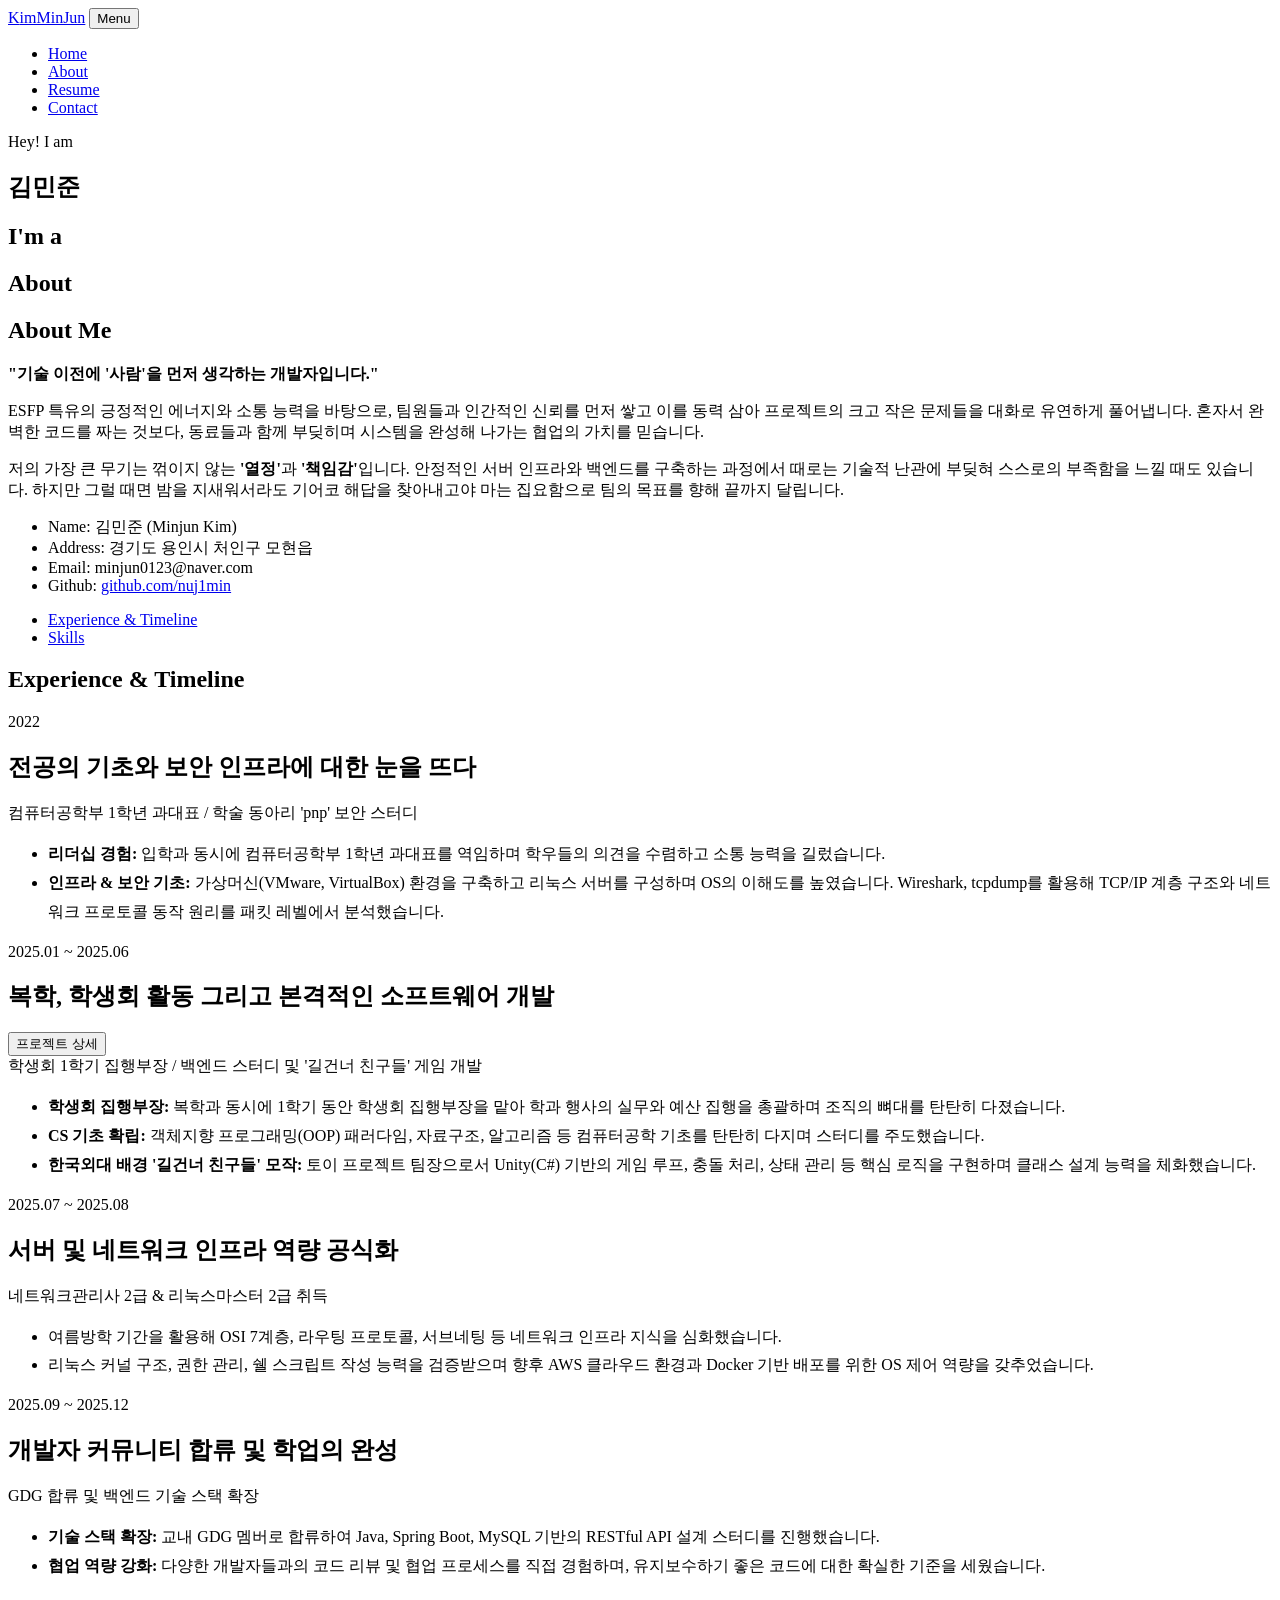
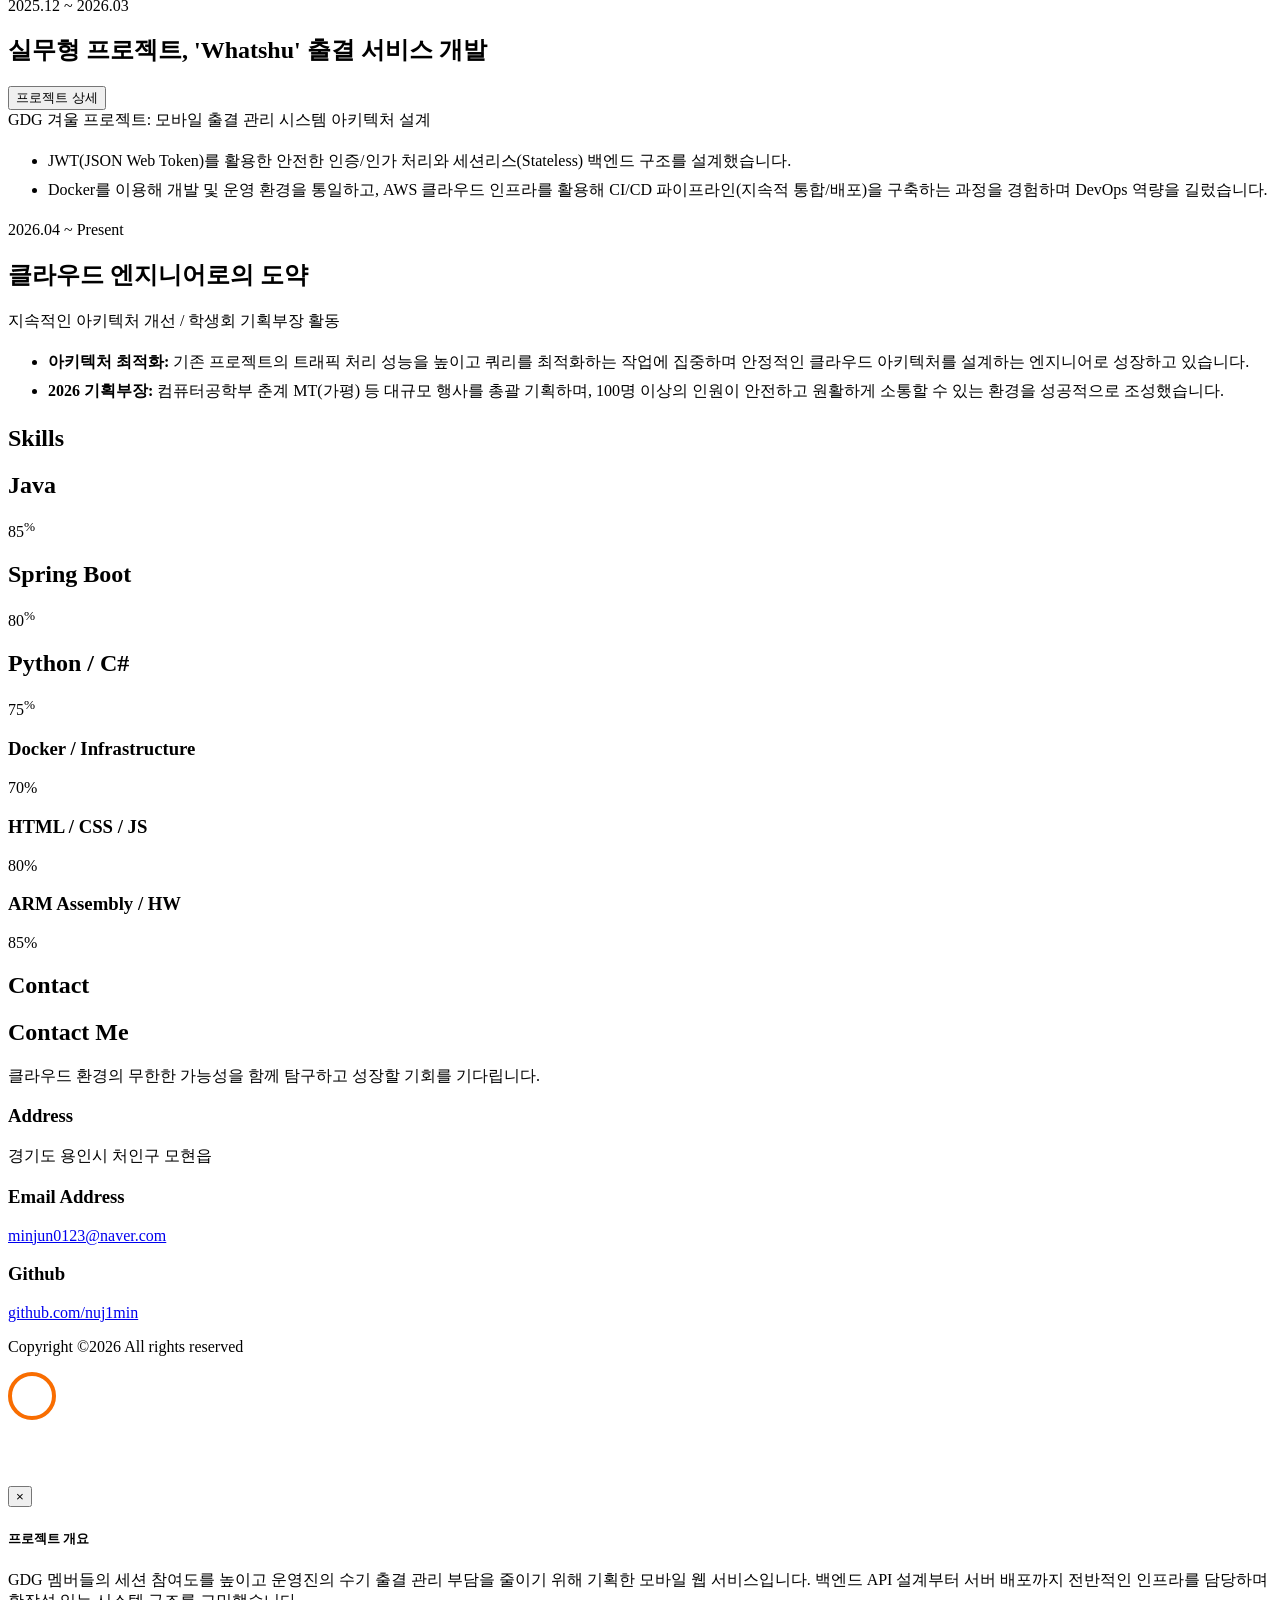
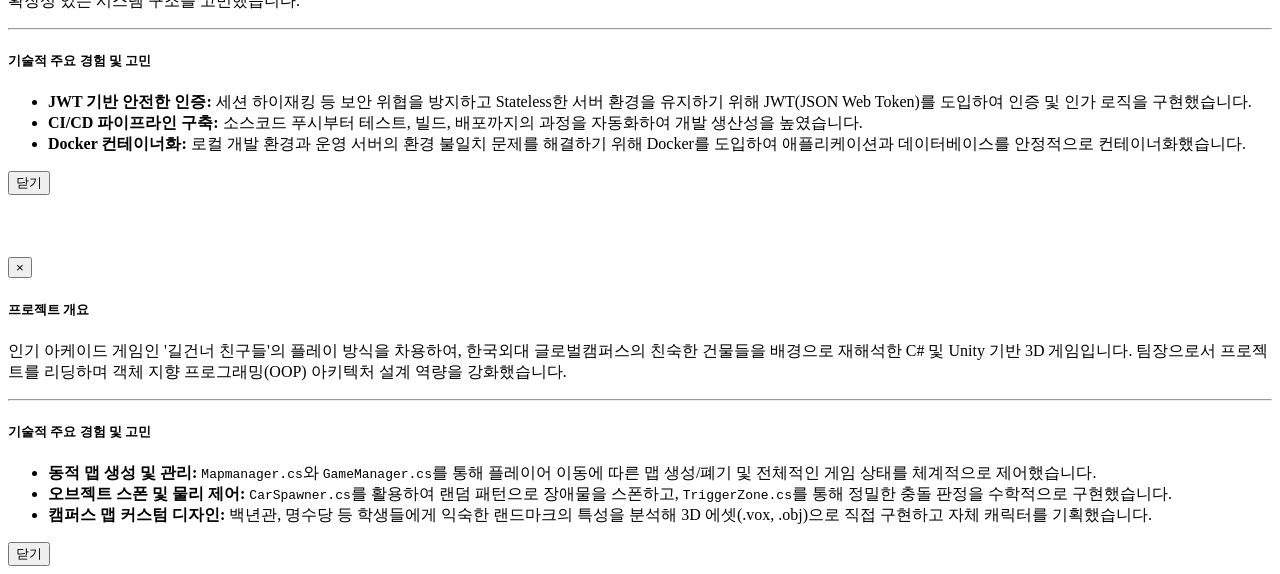
==== index.html @ 377e010b "Update index.html" ====
<!DOCTYPE html>
<html lang="en">

<head>
	<title>클라우드 엔지니어 김민준</title>
	<meta charset="utf-8">
	<meta name="viewport" content="width=device-width, initial-scale=1, shrink-to-fit=no">

	<link href="https://fonts.googleapis.com/css?family=Poppins:100,200,300,400,500,600,700,800,900" rel="stylesheet">
	<link rel="stylesheet" href="css/open-iconic-bootstrap.min.css">
	<link rel="stylesheet" href="css/animate.css">
	<link rel="stylesheet" href="css/owl.carousel.min.css">
	<link rel="stylesheet" href="css/owl.theme.default.min.css">
	<link rel="stylesheet" href="css/magnific-popup.css">
	<link rel="stylesheet" href="css/aos.css">
	<link rel="stylesheet" href="css/ionicons.min.css">
	<link rel="stylesheet" href="css/flaticon.css">
	<link rel="stylesheet" href="css/icomoon.css">
	<link rel="stylesheet" href="css/style.css">
</head>

<body data-spy="scroll" data-target=".site-navbar-target" data-offset="300">

	<nav class="navbar navbar-expand-lg navbar-dark ftco_navbar ftco-navbar-light site-navbar-target" id="ftco-navbar">
		<div class="container">
			<a class="navbar-brand" href="index.html"><span>K</span>imMinJun</a>
			<button class="navbar-toggler js-fh5co-nav-toggle fh5co-nav-toggle" type="button" data-toggle="collapse"
				data-target="#ftco-nav" aria-controls="ftco-nav" aria-expanded="false" aria-label="Toggle navigation">
				<span class="oi oi-menu"></span> Menu
			</button>

			<div class="collapse navbar-collapse" id="ftco-nav">
				<ul class="navbar-nav nav ml-auto">
					<li class="nav-item"><a href="#home-section" class="nav-link"><span>Home</span></a></li>
					<li class="nav-item"><a href="#about-section" class="nav-link"><span>About</span></a></li>
					<li class="nav-item"><a href="#resume-section" class="nav-link"><span>Resume</span></a></li>
					<li class="nav-item"><a href="#contact-section" class="nav-link"><span>Contact</span></a></li>
				</ul>
			</div>
		</div>
	</nav>

	<section class="hero-wrap js-fullheight">
		<div class="overlay"></div>
		<div class="container">
			<div class="row no-gutters slider-text js-fullheight justify-content-center align-items-center">
				<div class="col-lg-8 col-md-6 ftco-animate d-flex align-items-center">
					<div class="text text-center">
						<span class="subheading">Hey! I am</span>
						<h1>김민준</h1>
						<h2>I'm a
							<span class="txt-rotate" data-period="500"
								data-rotate='[ "클라우드 엔지니어", "백엔드 개발자", "컴퓨터공학부 ]'></span>
						</h2>
					</div>
				</div>
			</div>
		</div>
		<div class="mouse">
			<a href="#about-section" class="mouse-icon">
				<div class="mouse-wheel"><span class="ion-ios-arrow-round-down"></span></div>
			</a>
		</div>
	</section>

	<section class="ftco-about img ftco-section ftco-no-pt ftco-no-pb" id="about-section">
		<div class="container">
			<div class="row d-flex no-gutters">
				<div class="col-md-6 col-lg-6 d-flex">
					<div class="img-about img d-flex align-items-stretch">
						<div class="overlay"></div>
						<div class="img d-flex align-self-stretch align-items-center"
							style="background-image:url(images/about.jpeg);">
						</div>
					</div>
				</div>
				<div class="col-md-6 col-lg-6 pl-md-5 py-5">
					<div class="row justify-content-start pb-3">
						<div class="col-md-12 heading-section ftco-animate">
							<h1 class="big">About</h1>
							<h2 class="mb-4">About Me</h2>
							<p><strong>"기술 이전에 '사람'을 먼저 생각하는 개발자입니다."</strong></p>
							<p>ESFP 특유의 긍정적인 에너지와 소통 능력을 바탕으로, 팀원들과 인간적인 신뢰를 먼저 쌓고 이를 동력 삼아 프로젝트의 크고 작은 문제들을 대화로 유연하게 풀어냅니다. 혼자서 완벽한 코드를 짜는 것보다, 동료들과 함께 부딪히며 시스템을 완성해 나가는 협업의 가치를 믿습니다.</p>
							<p>저의 가장 큰 무기는 꺾이지 않는 <strong>'열정'</strong>과 <strong>'책임감'</strong>입니다. 안정적인 서버 인프라와 백엔드를 구축하는 과정에서 때로는 기술적 난관에 부딪혀 스스로의 부족함을 느낄 때도 있습니다. 하지만 그럴 때면 밤을 지새워서라도 기어코 해답을 찾아내고야 마는 집요함으로 팀의 목표를 향해 끝까지 달립니다.</p>
							<ul class="about-info mt-4 px-md-0 px-2">
								<li class="d-flex"><span>Name:</span> <span>김민준 (Minjun Kim)</span></li>
								<li class="d-flex"><span>Address:</span> <span>경기도 용인시 처인구 모현읍</span></li>
								<li class="d-flex"><span>Email:</span> <span>minjun0123@naver.com</span></li>
								<li class="d-flex"><span>Github: </span> <span><a href="https://github.com/nuj1min" target="_blank" rel="noopener noreferrer">github.com/nuj1min</a></span></li>
							</ul>
						</div>
					</div>
				</div>
			</div>
		</div>
	</section>

	<section class="ftco-section ftco-no-pb goto-here" id="resume-section">
		<div class="container">
			<div class="row">
				<div class="col-md-3">
					<nav id="navi">
						<ul>
							<li><a href="#page-1">Experience & Timeline</a></li>
							<li><a href="#page-3">Skills</a></li>
						</ul>
					</nav>
				</div>
				<div class="col-md-9" id="education-section">
					<div id="page-1" class="page one">
						<h2 class="heading">Experience & Timeline</h2>
						
						<!-- 2022 -->
						<div class="resume-wrap d-flex ftco-animate">
							<div class="icon d-flex align-items-center justify-content-center">
								<span class="flaticon-ideas"></span>
							</div>
							<div class="text pl-3">
								<span class="date">2022</span>
								<h2>전공의 기초와 보안 인프라에 대한 눈을 뜨다</h2>
								<span class="position">컴퓨터공학부 1학년 과대표 / 학술 동아리 'pnp' 보안 스터디</span>
								<ul class="text-dark mt-3" style="line-height: 1.8;">
									<li><strong>리더십 경험:</strong> 입학과 동시에 컴퓨터공학부 1학년 과대표를 역임하며 학우들의 의견을 수렴하고 소통 능력을 길렀습니다.</li>
									<li><strong>인프라 & 보안 기초:</strong> 가상머신(VMware, VirtualBox) 환경을 구축하고 리눅스 서버를 구성하며 OS의 이해도를 높였습니다. Wireshark, tcpdump를 활용해 TCP/IP 계층 구조와 네트워크 프로토콜 동작 원리를 패킷 레벨에서 분석했습니다.</li>
								</ul>
							</div>
						</div>

						<!-- 2025.01 ~ 2025.06 -->
						<div class="resume-wrap d-flex ftco-animate">
							<div class="icon d-flex align-items-center justify-content-center">
								<span class="flaticon-ideas"></span>
							</div>
							<div class="text pl-3">
								<span class="date">2025.01 ~ 2025.06</span>
								<div class="d-flex align-items-center mb-2">
									<h2 class="mb-0">복학, 학생회 활동 그리고 본격적인 소프트웨어 개발</h2>
									<div class="ml-3">
										<button type="button" class="btn btn-primary btn-sm py-1 px-2" data-toggle="modal" data-target="#crossyRoadModal">프로젝트 상세</button>
									</div>
								</div>
								<span class="position">학생회 1학기 집행부장 / 백엔드 스터디 및 '길건너 친구들' 게임 개발</span>
								<ul class="text-dark mt-3" style="line-height: 1.8;">
									<li><strong>학생회 집행부장:</strong> 복학과 동시에 1학기 동안 학생회 집행부장을 맡아 학과 행사의 실무와 예산 집행을 총괄하며 조직의 뼈대를 탄탄히 다졌습니다.</li>
									<li><strong>CS 기초 확립:</strong> 객체지향 프로그래밍(OOP) 패러다임, 자료구조, 알고리즘 등 컴퓨터공학 기초를 탄탄히 다지며 스터디를 주도했습니다.</li>
									<li><strong>한국외대 배경 '길건너 친구들' 모작:</strong> 토이 프로젝트 팀장으로서 Unity(C#) 기반의 게임 루프, 충돌 처리, 상태 관리 등 핵심 로직을 구현하며 클래스 설계 능력을 체화했습니다.</li>
								</ul>
							</div>
						</div>

						<!-- 2025.07 ~ 2025.08 -->
						<div class="resume-wrap d-flex ftco-animate">
							<div class="icon d-flex align-items-center justify-content-center">
								<span class="flaticon-ideas"></span>
							</div>
							<div class="text pl-3">
								<span class="date">2025.07 ~ 2025.08</span>
								<h2>서버 및 네트워크 인프라 역량 공식화</h2>
								<span class="position">네트워크관리사 2급 & 리눅스마스터 2급 취득</span>
								<ul class="text-dark mt-3" style="line-height: 1.8;">
									<li>여름방학 기간을 활용해 OSI 7계층, 라우팅 프로토콜, 서브네팅 등 네트워크 인프라 지식을 심화했습니다.</li>
									<li>리눅스 커널 구조, 권한 관리, 쉘 스크립트 작성 능력을 검증받으며 향후 AWS 클라우드 환경과 Docker 기반 배포를 위한 OS 제어 역량을 갖추었습니다.</li>
								</ul>
							</div>
						</div>

						<!-- 2025.09 ~ 2025.12 -->
						<div class="resume-wrap d-flex ftco-animate">
							<div class="icon d-flex align-items-center justify-content-center">
								<span class="flaticon-ideas"></span>
							</div>
							<div class="text pl-3">
								<span class="date">2025.09 ~ 2025.12</span>
								<h2>개발자 커뮤니티 합류 및 학업의 완성</h2>
								<span class="position">GDG 합류 및 백엔드 기술 스택 확장</span>
								<ul class="text-dark mt-3" style="line-height: 1.8;">
									<li><strong>기술 스택 확장:</strong> 교내 GDG 멤버로 합류하여 Java, Spring Boot, MySQL 기반의 RESTful API 설계 스터디를 진행했습니다.</li>
									<li><strong>협업 역량 강화:</strong> 다양한 개발자들과의 코드 리뷰 및 협업 프로세스를 직접 경험하며, 유지보수하기 좋은 코드에 대한 확실한 기준을 세웠습니다.</li>
								</ul>
							</div>
						</div>

						<!-- 2025.12 ~ 2026.03 -->
						<div class="resume-wrap d-flex ftco-animate">
							<div class="icon d-flex align-items-center justify-content-center">
								<span class="flaticon-ideas"></span>
							</div>
							<div class="text pl-3">
								<span class="date">2025.12 ~ 2026.03</span>
								<div class="d-flex align-items-center mb-2">
									<h2 class="mb-0">실무형 프로젝트, 'Whatshu' 출결 서비스 개발</h2>
									<div class="ml-3">
										<button type="button" class="btn btn-primary btn-sm py-1 px-2" data-toggle="modal" data-target="#whatshuModal">프로젝트 상세</button>
									</div>
								</div>
								<span class="position">GDG 겨울 프로젝트: 모바일 출결 관리 시스템 아키텍처 설계</span>
								<ul class="text-dark mt-3" style="line-height: 1.8;">
									<li>JWT(JSON Web Token)를 활용한 안전한 인증/인가 처리와 세션리스(Stateless) 백엔드 구조를 설계했습니다.</li>
									<li>Docker를 이용해 개발 및 운영 환경을 통일하고, AWS 클라우드 인프라를 활용해 CI/CD 파이프라인(지속적 통합/배포)을 구축하는 과정을 경험하며 DevOps 역량을 길렀습니다.</li>
								</ul>
							</div>
						</div>

						<!-- 2026.04 ~ Present -->
						<div class="resume-wrap d-flex ftco-animate">
							<div class="icon d-flex align-items-center justify-content-center">
								<span class="flaticon-ideas"></span>
							</div>
							<div class="text pl-3">
								<span class="date">2026.04 ~ Present</span>
								<h2>클라우드 엔지니어로의 도약</h2>
								<span class="position">지속적인 아키텍처 개선 / 학생회 기획부장 활동</span>
								<ul class="text-dark mt-3" style="line-height: 1.8;">
									<li><strong>아키텍처 최적화:</strong> 기존 프로젝트의 트래픽 처리 성능을 높이고 쿼리를 최적화하는 작업에 집중하며 안정적인 클라우드 아키텍처를 설계하는 엔지니어로 성장하고 있습니다.</li>
									<li><strong>2026 기획부장:</strong> 컴퓨터공학부 춘계 MT(가평) 등 대규모 행사를 총괄 기획하며, 100명 이상의 인원이 안전하고 원활하게 소통할 수 있는 환경을 성공적으로 조성했습니다.</li>
								</ul>
							</div>
						</div>
					</div>

					<div id="page-3" class="page three">
						<h2 class="heading">Skills</h2>
						<div class="row progress-circle mb-5">
							<div class="col-lg-4 mb-4">
								<div class="bg-white rounded-lg shadow p-4">
									<h2 class="h5 font-weight-bold text-center mb-4">Java</h2>
									<div class="progress mx-auto" data-value='85'>
										<span class="progress-left"><span class="progress-bar border-primary"></span></span>
										<span class="progress-right"><span class="progress-bar border-primary"></span></span>
										<div class="progress-value w-100 h-100 rounded-circle d-flex align-items-center justify-content-center">
											<div class="h2 font-weight-bold">85<sup class="small">%</sup></div>
										</div>
									</div>
								</div>
							</div>

							<div class="col-lg-4 mb-4">
								<div class="bg-white rounded-lg shadow p-4">
									<h2 class="h5 font-weight-bold text-center mb-4">Spring Boot</h2>
									<div class="progress mx-auto" data-value='80'>
										<span class="progress-left"><span class="progress-bar border-primary"></span></span>
										<span class="progress-right"><span class="progress-bar border-primary"></span></span>
										<div class="progress-value w-100 h-100 rounded-circle d-flex align-items-center justify-content-center">
											<div class="h2 font-weight-bold">80<sup class="small">%</sup></div>
										</div>
									</div>
								</div>
							</div>

							<div class="col-lg-4 mb-4">
								<div class="bg-white rounded-lg shadow p-4">
									<h2 class="h5 font-weight-bold text-center mb-4">Python / C#</h2>
									<div class="progress mx-auto" data-value='75'>
										<span class="progress-left"><span class="progress-bar border-primary"></span></span>
										<span class="progress-right"><span class="progress-bar border-primary"></span></span>
										<div class="progress-value w-100 h-100 rounded-circle d-flex align-items-center justify-content-center">
											<div class="h2 font-weight-bold">75<sup class="small">%</sup></div>
										</div>
									</div>
								</div>
							</div>
						</div>
						
						<div class="row">
							<div class="col-md-6 animate-box">
								<div class="progress-wrap ftco-animate">
									<h3>Docker / Infrastructure</h3>
									<div class="progress">
										<div class="progress-bar color-1" role="progressbar" aria-valuenow="70" aria-valuemin="0" aria-valuemax="100" style="width:70%"><span>70%</span></div>
									</div>
								</div>
							</div>
							<div class="col-md-6 animate-box">
								<div class="progress-wrap ftco-animate">
									<h3>HTML / CSS / JS</h3>
									<div class="progress">
										<div class="progress-bar color-2" role="progressbar" aria-valuenow="80" aria-valuemin="0" aria-valuemax="100" style="width:80%"><span>80%</span></div>
									</div>
								</div>
							</div>
							<div class="col-md-6 animate-box">
								<div class="progress-wrap ftco-animate">
									<h3>ARM Assembly / HW</h3>
									<div class="progress">
										<div class="progress-bar color-3" role="progressbar" aria-valuenow="85" aria-valuemin="0" aria-valuemax="100" style="width:85%"><span>85%</span></div>
									</div>
								</div>
							</div>
						</div>
					</div>

				</div>
			</div>
		</div>
	</section>

	<section class="ftco-section contact-section ftco-no-pb" id="contact-section">
		<div class="container">
			<div class="row justify-content-center mb-5 pb-3">
				<div class="col-md-7 heading-section text-center ftco-animate">
					<h1 class="big big-2">Contact</h1>
					<h2 class="mb-4">Contact Me</h2>
					<p>클라우드 환경의 무한한 가능성을 함께 탐구하고 성장할 기회를 기다립니다.</p>
				</div>
			</div>

			<div class="row d-flex contact-info mb-5">
				<div class="col-md-6 col-lg-4 d-flex ftco-animate">
					<div class="align-self-stretch box text-center p-4 shadow">
						<div class="icon d-flex align-items-center justify-content-center">
							<span class="icon-map-signs"></span>
						</div>
						<div>
							<h3 class="mb-4">Address</h3>
							<p>경기도 용인시 처인구 모현읍</p>
						</div>
					</div>
				</div>
				<div class="col-md-6 col-lg-4 d-flex ftco-animate">
					<div class="align-self-stretch box text-center p-4 shadow">
						<div class="icon d-flex align-items-center justify-content-center">
							<span class="icon-paper-plane"></span>
						</div>
						<div>
							<h3 class="mb-4">Email Address</h3>
							<p><a href="mailto:minjun0123@naver.com">minjun0123@naver.com</a></p>
						</div>
					</div>
				</div>
				<div class="col-md-6 col-lg-4 d-flex ftco-animate">
					<div class="align-self-stretch box text-center p-4 shadow">
						<div class="icon d-flex align-items-center justify-content-center">
							<span class="icon-globe"></span>
						</div>
						<div>
							<h3 class="mb-4">Github</h3>
							<p><a href="https://github.com/nuj1min" target="_blank" rel="noopener noreferrer">github.com/nuj1min</a></p>
						</div>
					</div>
				</div>
			</div>
		</div>
	</section>

	<footer class="ftco-footer ftco-section">
		<div class="container">
			<div class="row">
				<div class="col-md-12 text-center">
					<p>
						Copyright &copy;<script>document.write(new Date().getFullYear());</script> All rights reserved
					</p>
				</div>
			</div>
		</div>
	</footer>

	<div id="ftco-loader" class="show fullscreen"><svg class="circular" width="48px" height="48px">
			<circle class="path-bg" cx="24" cy="24" r="22" fill="none" stroke-width="4" stroke="#eeeeee" />
			<circle class="path" cx="24" cy="24" r="22" fill="none" stroke-width="4" stroke-miterlimit="10" stroke="#F96D00" />
		</svg></div>


	<!-- ==============================================
		 모달 창 (상세 보기 팝업) 구역
		 ============================================== -->

	<!-- whatshu 프로젝트 모달 -->
	<div class="modal fade" id="whatshuModal" tabindex="-1" role="dialog" aria-labelledby="whatshuModalLabel" aria-hidden="true">
		<div class="modal-dialog modal-lg modal-dialog-centered" role="document">
			<div class="modal-content">
				<div class="modal-header bg-primary text-white">
					<h5 class="modal-title font-weight-bold" id="whatshuModalLabel" style="color: white;">whatshu : GDG 출석체크 서비스</h5>
					<button type="button" class="close text-white" data-dismiss="modal" aria-label="Close">
						<span aria-hidden="true">&times;</span>
					</button>
				</div>
				<div class="modal-body text-dark p-4">
					<h5 class="font-weight-bold mb-3 text-primary">프로젝트 개요</h5>
					<p>GDG 멤버들의 세션 참여도를 높이고 운영진의 수기 출결 관리 부담을 줄이기 위해 기획한 모바일 웹 서비스입니다. 백엔드 API 설계부터 서버 배포까지 전반적인 인프라를 담당하며 확장성 있는 시스템 구조를 고민했습니다.</p>
					
					<hr class="my-4">
					
					<h5 class="font-weight-bold mb-3 text-primary">기술적 주요 경험 및 고민</h5>
					<ul>
						<li class="mb-2"><strong>JWT 기반 안전한 인증:</strong> 세션 하이재킹 등 보안 위협을 방지하고 Stateless한 서버 환경을 유지하기 위해 JWT(JSON Web Token)를 도입하여 인증 및 인가 로직을 구현했습니다.</li>
						<li class="mb-2"><strong>CI/CD 파이프라인 구축:</strong> 소스코드 푸시부터 테스트, 빌드, 배포까지의 과정을 자동화하여 개발 생산성을 높였습니다. </li>
						<li class="mb-2"><strong>Docker 컨테이너화:</strong> 로컬 개발 환경과 운영 서버의 환경 불일치 문제를 해결하기 위해 Docker를 도입하여 애플리케이션과 데이터베이스를 안정적으로 컨테이너화했습니다.</li>
					</ul>
				</div>
				<div class="modal-footer">
					<button type="button" class="btn btn-secondary" data-dismiss="modal">닫기</button>
				</div>
			</div>
		</div>
	</div>

	<!-- crossy-road-hufs 프로젝트 모달 -->
	<div class="modal fade" id="crossyRoadModal" tabindex="-1" role="dialog" aria-labelledby="crossyRoadModalLabel" aria-hidden="true">
		<div class="modal-dialog modal-lg modal-dialog-centered" role="document">
			<div class="modal-content">
				<div class="modal-header bg-primary text-white">
					<h5 class="modal-title font-weight-bold" id="crossyRoadModalLabel" style="color: white;">외대판 길건너 친구들</h5>
					<button type="button" class="close text-white" data-dismiss="modal" aria-label="Close">
						<span aria-hidden="true">&times;</span>
					</button>
				</div>
				<div class="modal-body text-dark p-4">
					<h5 class="font-weight-bold mb-3 text-primary">프로젝트 개요</h5>
					<p>인기 아케이드 게임인 '길건너 친구들'의 플레이 방식을 차용하여, 한국외대 글로벌캠퍼스의 친숙한 건물들을 배경으로 재해석한 C# 및 Unity 기반 3D 게임입니다. 팀장으로서 프로젝트를 리딩하며 객체 지향 프로그래밍(OOP) 아키텍처 설계 역량을 강화했습니다.</p>
					
					<hr class="my-4">
					
					<h5 class="font-weight-bold mb-3 text-primary">기술적 주요 경험 및 고민</h5>
					<ul>
						<li class="mb-2"><strong>동적 맵 생성 및 관리:</strong> <code>Mapmanager.cs</code>와 <code>GameManager.cs</code>를 통해 플레이어 이동에 따른 맵 생성/폐기 및 전체적인 게임 상태를 체계적으로 제어했습니다.</li>
						<li class="mb-2"><strong>오브젝트 스폰 및 물리 제어:</strong> <code>CarSpawner.cs</code>를 활용하여 랜덤 패턴으로 장애물을 스폰하고, <code>TriggerZone.cs</code>를 통해 정밀한 충돌 판정을 수학적으로 구현했습니다.</li>
						<li class="mb-2"><strong>캠퍼스 맵 커스텀 디자인:</strong> 백년관, 명수당 등 학생들에게 익숙한 랜드마크의 특성을 분석해 3D 에셋(.vox, .obj)으로 직접 구현하고 자체 캐릭터를 기획했습니다.</li>
					</ul>
				</div>
				<div class="modal-footer">
					<button type="button" class="btn btn-secondary" data-dismiss="modal">닫기</button>
				</div>
			</div>
		</div>
	</div>

	<script src="js/jquery.min.js"></script>
	<script src="js/jquery-migrate-3.0.1.min.js"></script>
	<script src="js/popper.min.js"></script>
	<script src="js/bootstrap.min.js"></script>
	<script src="js/jquery.easing.1.3.js"></script>
	<script src="js/jquery.waypoints.min.js"></script>
	<script src="js/jquery.stellar.min.js"></script>
	<script src="js/owl.carousel.min.js"></script>
	<script src="js/jquery.magnific-popup.min.js"></script>
	<script src="js/aos.js"></script>
	<script src="js/jquery.animateNumber.min.js"></script>
	<script src="js/scrollax.min.js"></script>
	<script src="js/main.js"></script>

</body>
</html>
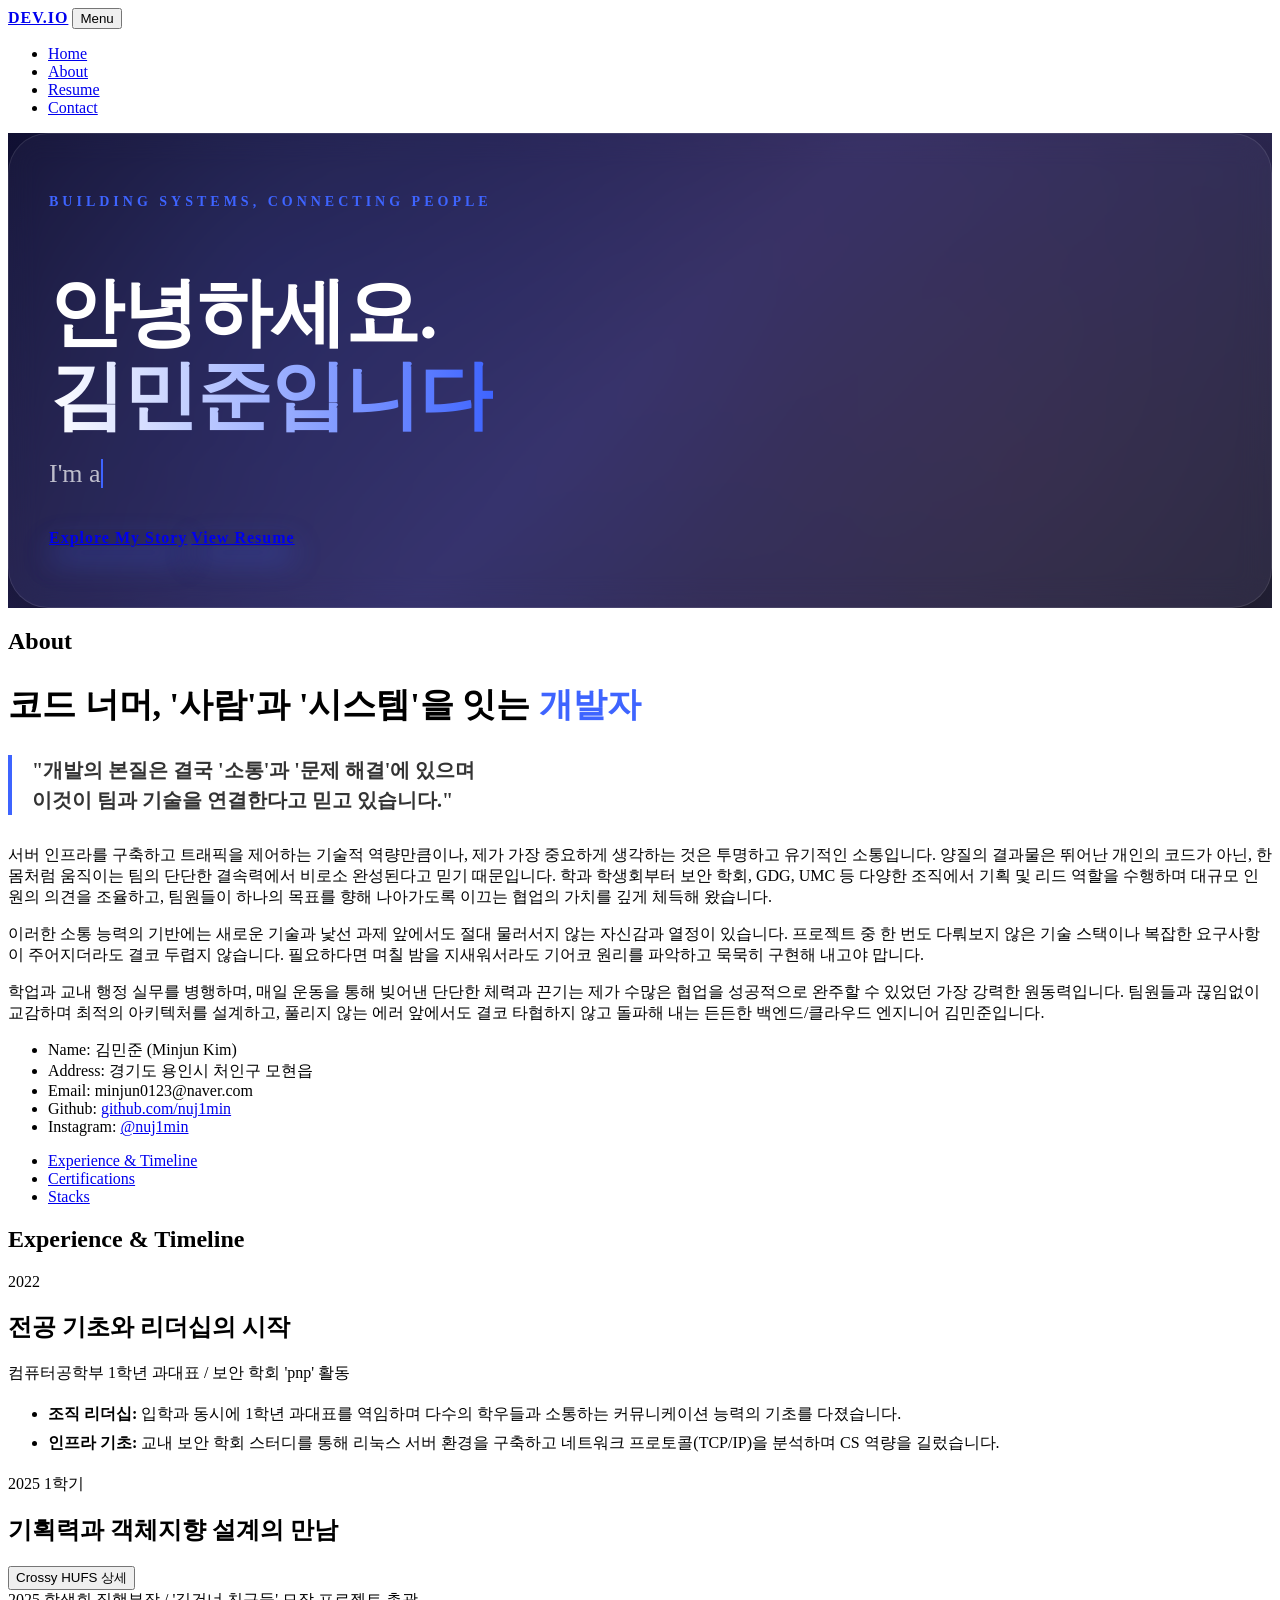
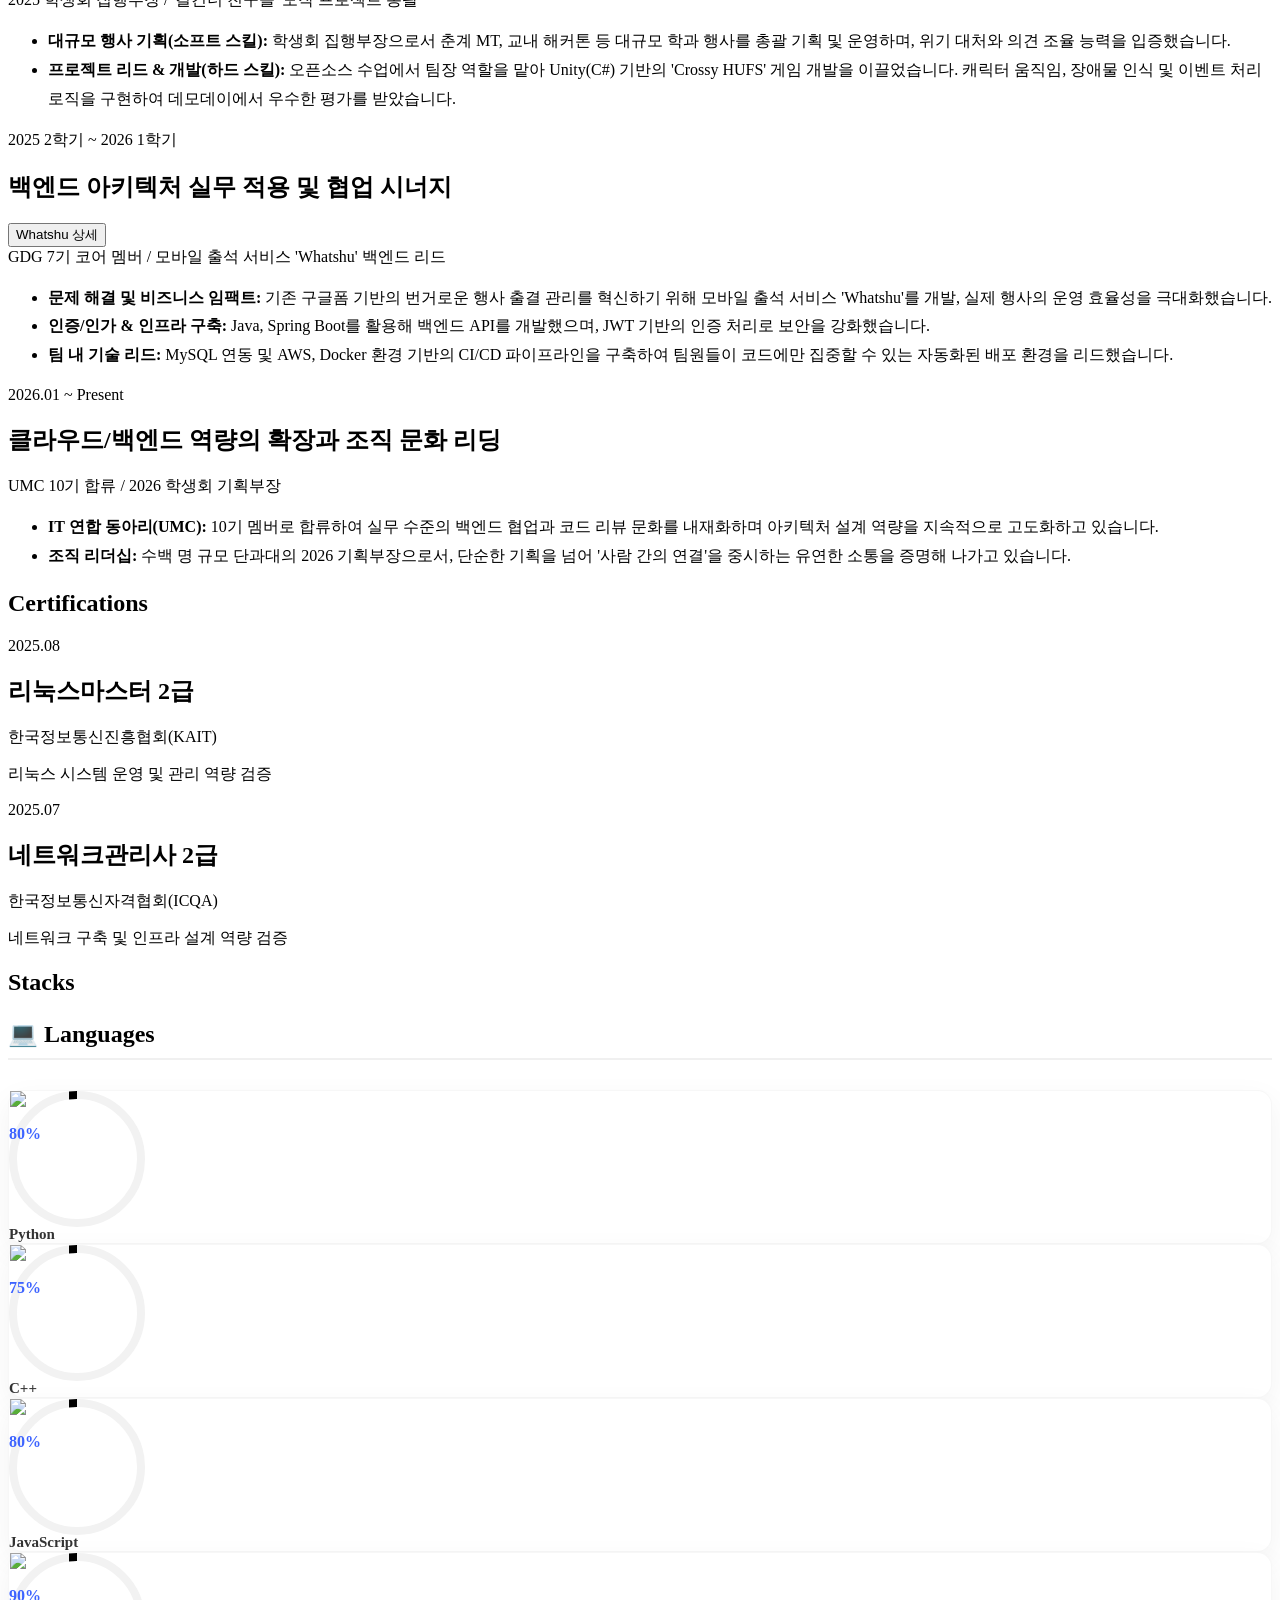
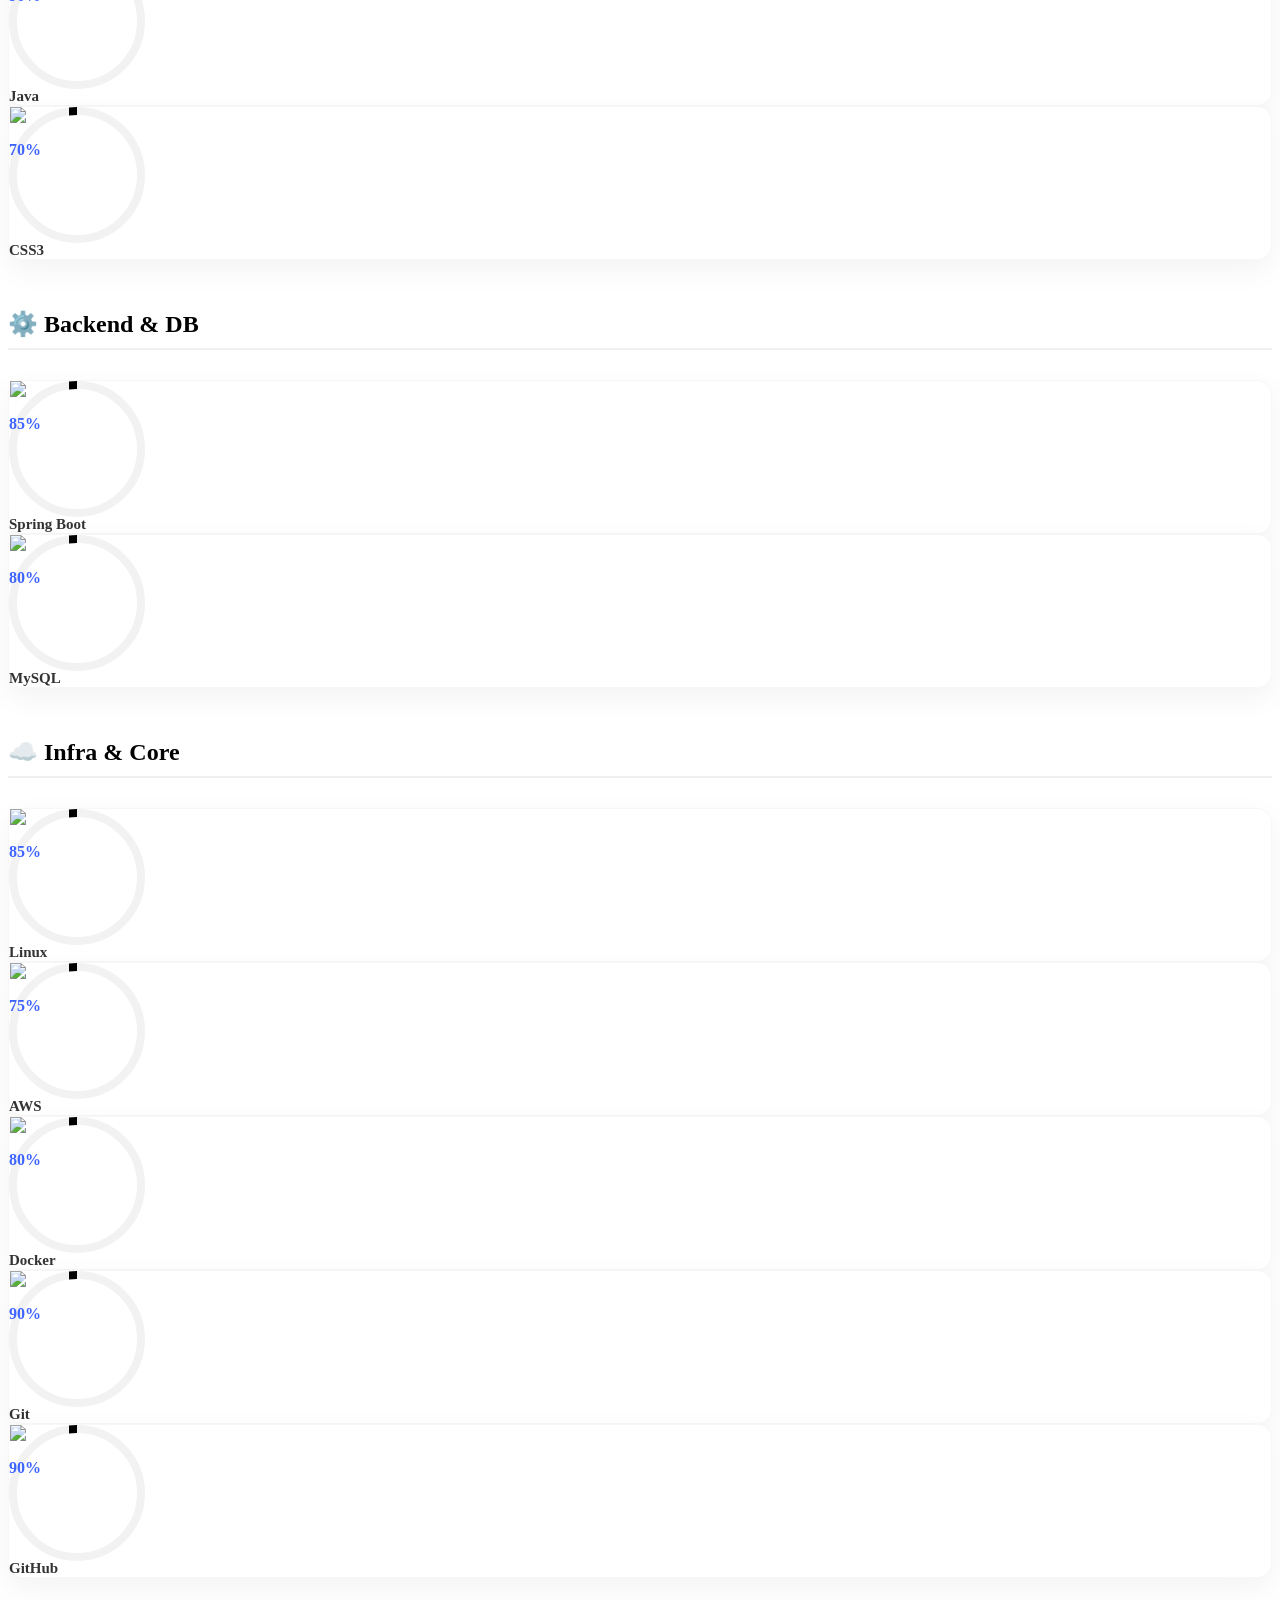
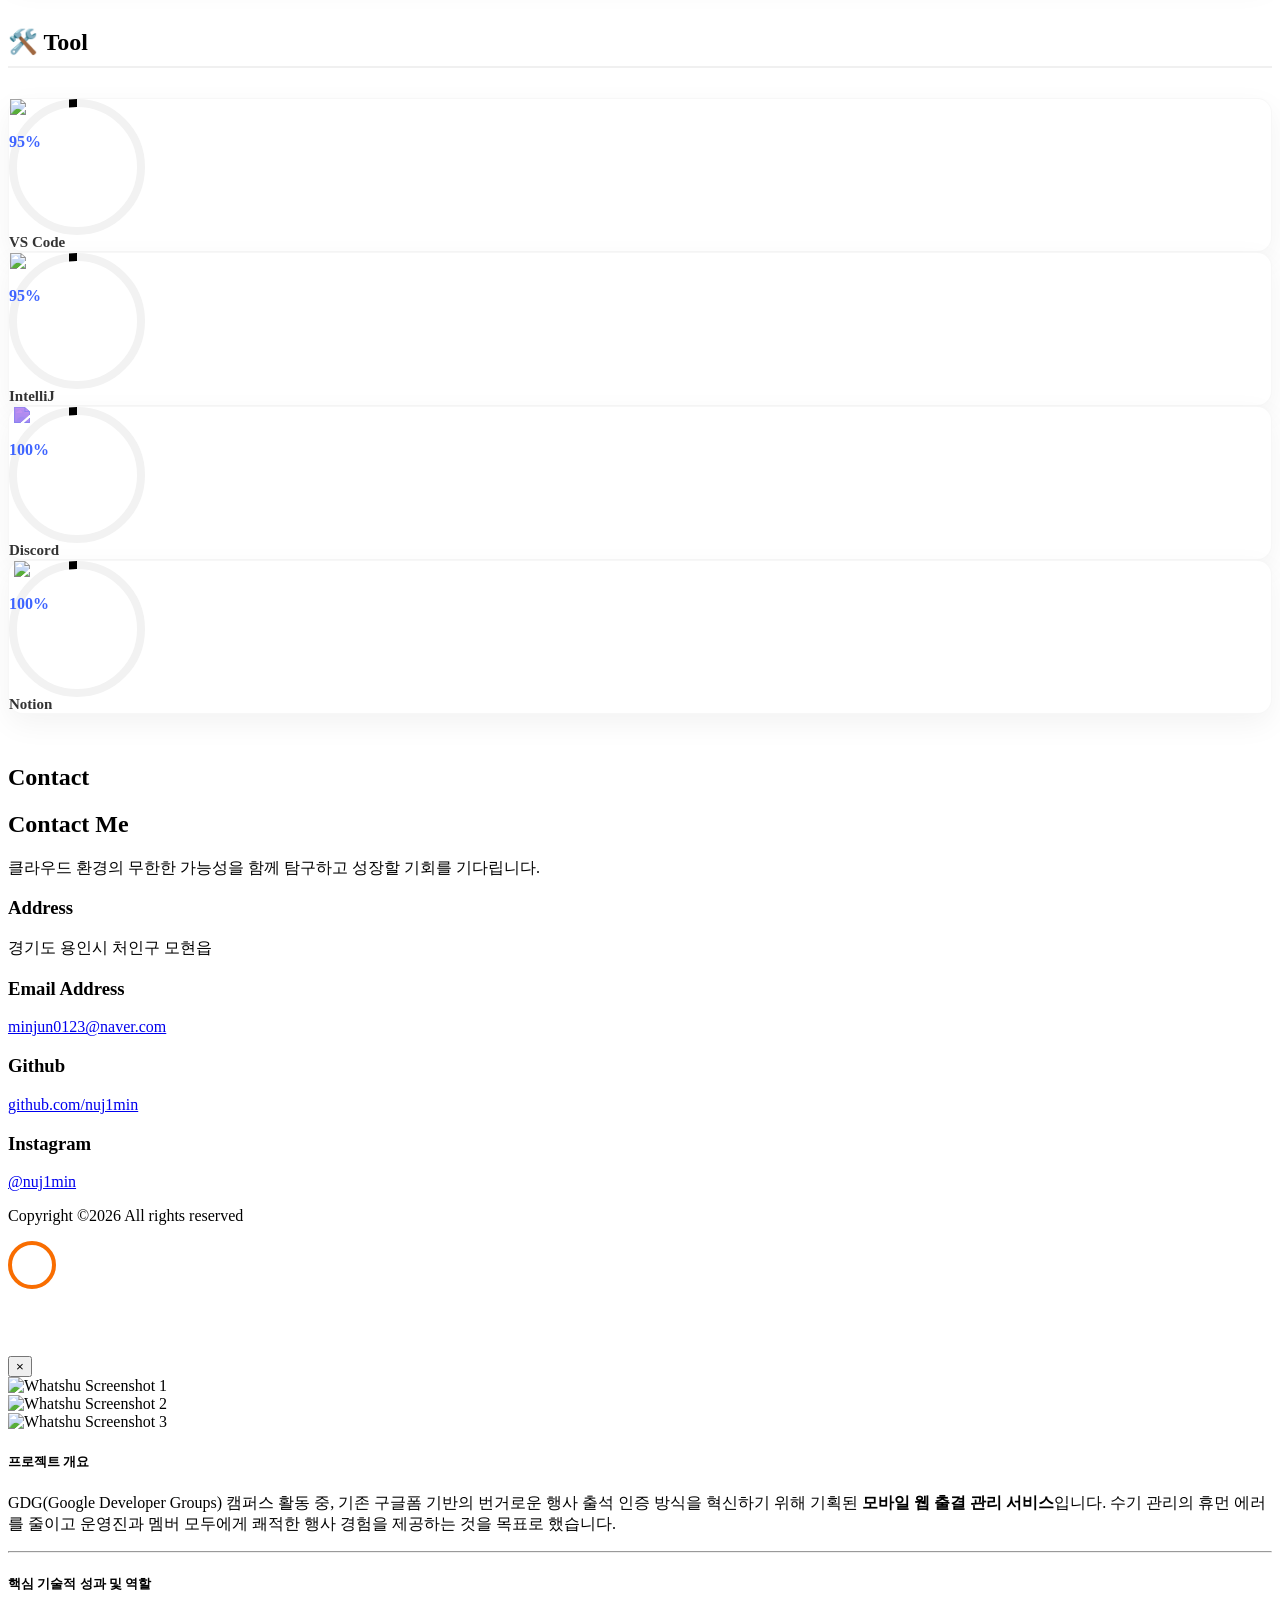
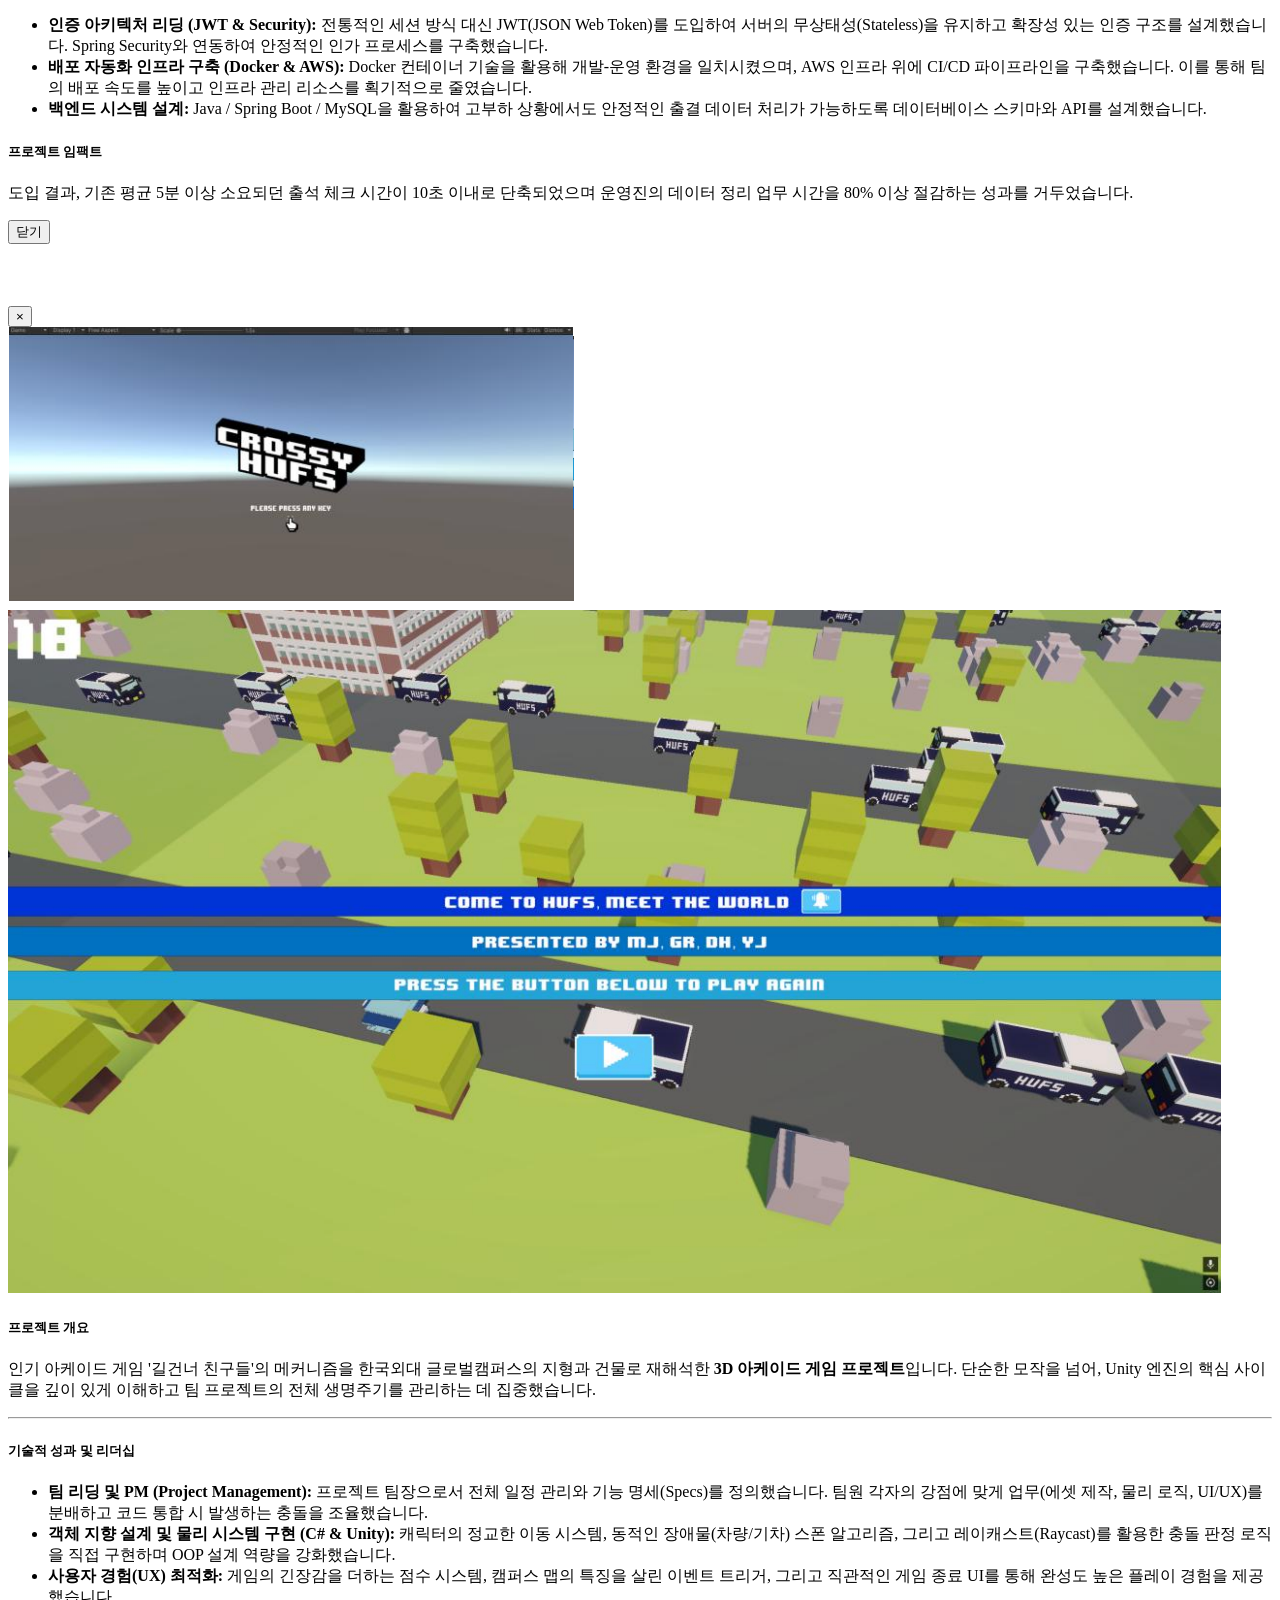
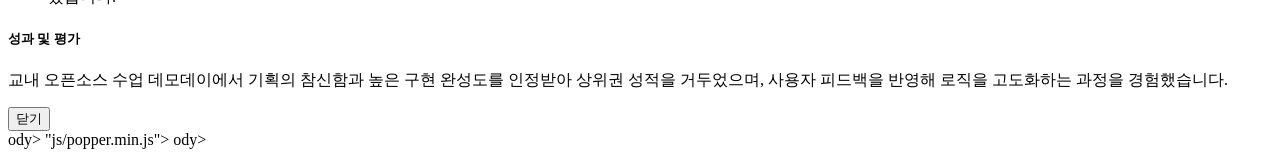
==== commit 4b4a642d: "feat: modernize portfolio with new tech stack, circular progress cards, and trendy DEV.IO logo" ====
--- a/index.html
+++ b/index.html
@@ -2,9 +2,12 @@
 <html lang="en">
 
 <head>
-	<title>클라우드 엔지니어 김민준</title>
+	<title>개발자 김민준</title>
 	<meta charset="utf-8">
 	<meta name="viewport" content="width=device-width, initial-scale=1, shrink-to-fit=no">
+
+	<!-- Favicon -->
+	<link rel="icon" href="data:image/svg+xml,<svg xmlns=%22http://www.w3.org/2000/svg%22 viewBox=%220 0 100 100%22><text y=%22.9em%22 font-size=%2290%22>🔥</text></svg>">
 
 	<link href="https://fonts.googleapis.com/css?family=Poppins:100,200,300,400,500,600,700,800,900" rel="stylesheet">
 	<link rel="stylesheet" href="css/open-iconic-bootstrap.min.css">
@@ -23,7 +26,7 @@
 
 	<nav class="navbar navbar-expand-lg navbar-dark ftco_navbar ftco-navbar-light site-navbar-target" id="ftco-navbar">
 		<div class="container">
-			<a class="navbar-brand" href="index.html"><span>K</span>imMinJun</a>
+			<a class="navbar-brand" href="index.html" style="font-weight: 800; letter-spacing: 1px;">DEV.IO</a>
 			<button class="navbar-toggler js-fh5co-nav-toggle fh5co-nav-toggle" type="button" data-toggle="collapse"
 				data-target="#ftco-nav" aria-controls="ftco-nav" aria-expanded="false" aria-label="Toggle navigation">
 				<span class="oi oi-menu"></span> Menu
@@ -40,27 +43,38 @@
 		</div>
 	</nav>
 
-	<section class="hero-wrap js-fullheight">
-		<div class="overlay"></div>
+	<section class="hero-wrap js-fullheight" style="background: linear-gradient(135deg, #0f0c29 0%, #302b63 50%, #24243e 100%); position: relative; overflow: hidden;">
+		<div class="overlay" style="position: absolute; top: 0; left: 0; right: 0; bottom: 0; opacity: 0.4; background: radial-gradient(circle at 20% 30%, rgba(62, 100, 255, 0.3) 0%, transparent 50%), radial-gradient(circle at 80% 70%, rgba(249, 109, 0, 0.1) 0%, transparent 50%);"></div>
 		<div class="container">
 			<div class="row no-gutters slider-text js-fullheight justify-content-center align-items-center">
-				<div class="col-lg-8 col-md-6 ftco-animate d-flex align-items-center">
-					<div class="text text-center">
-						<span class="subheading">Hey! I am</span>
-						<h1>김민준</h1>
-						<h2>I'm a
+				<div class="col-lg-10 col-md-6 ftco-animate d-flex align-items-center">
+					<div class="text text-center" style="background: rgba(255, 255, 255, 0.03); padding: 60px 40px; border-radius: 40px; backdrop-filter: blur(15px); border: 1px solid rgba(255, 255, 255, 0.1); box-shadow: 0 40px 100px rgba(0, 0, 0, 0.4); position: relative; z-index: 1;">
+						<span class="subheading" style="color: #3e64ff; font-weight: 600; letter-spacing: 4px; text-transform: uppercase; margin-bottom: 25px; display: block; font-size: 14px;">Building Systems, Connecting People</span>
+						<h1 style="font-size: clamp(40px, 8vw, 75px); font-weight: 900; color: #fff; margin-bottom: 20px; letter-spacing: -1px; line-height: 1.1;">안녕하세요.<br><span style="background: linear-gradient(to right, #fff, #3e64ff); -webkit-background-clip: text; -webkit-text-fill-color: transparent;">김민준입니다</span></h1>
+						<h2 style="color: rgba(255,255,255,0.7); font-size: clamp(18px, 4vw, 26px); font-weight: 400; margin-bottom: 40px;">I'm a 
 							<span class="txt-rotate" data-period="500"
-								data-rotate='[ "클라우드 엔지니어", "백엔드 개발자", "컴퓨터공학부 ]'></span>
+								data-rotate='[ "Backend Developer", "Cloud Engineer", "System Architect", "Problem Solver" ]' style="color: #3e64ff; font-weight: 700; border-right: 2px solid #3e64ff;"></span>
 						</h2>
-					</div>
-				</div>
-			</div>
-		</div>
-		<div class="mouse">
-			<a href="#about-section" class="mouse-icon">
-				<div class="mouse-wheel"><span class="ion-ios-arrow-round-down"></span></div>
+						<div class="d-flex justify-content-center">
+							<a href="#about-section" class="btn btn-primary px-5 py-3 mx-2" style="border-radius: 50px; font-weight: 700; letter-spacing: 1px; box-shadow: 0 15px 30px rgba(62, 100, 255, 0.3); transition: transform 0.3s ease;">Explore My Story</a>
+							<a href="#resume-section" class="btn btn-primary px-5 py-3 mx-2" style="border-radius: 50px; font-weight: 700; letter-spacing: 1px; box-shadow: 0 15px 30px rgba(62, 100, 255, 0.3); transition: transform 0.3s ease;">View Resume</a>
+						</div>
+					</div>
+				</div>
+			</div>
+		</div>
+		<div class="scroll-down" style="position: absolute; bottom: 30px; left: 50%; transform: translateX(-50%); text-align: center; z-index: 10;">
+			<a href="#about-section" style="color: #fff; font-size: 30px; display: block; animation: bounce 2s infinite;">
+				<span class="ion-ios-arrow-down"></span>
 			</a>
 		</div>
+		<style>
+			@keyframes bounce {
+				0%, 20%, 50%, 80%, 100% {transform: translateY(0);}
+				40% {transform: translateY(-10px);}
+				60% {transform: translateY(-5px);}
+			}
+		</style>
 	</section>
 
 	<section class="ftco-about img ftco-section ftco-no-pt ftco-no-pb" id="about-section">
@@ -70,7 +84,7 @@
 					<div class="img-about img d-flex align-items-stretch">
 						<div class="overlay"></div>
 						<div class="img d-flex align-self-stretch align-items-center"
-							style="background-image:url(images/about.jpeg);">
+							style="background-image:url(images/about.jpeg); border-radius: 20px; box-shadow: 0 20px 40px rgba(0,0,0,0.1);">
 						</div>
 					</div>
 				</div>
@@ -78,15 +92,21 @@
 					<div class="row justify-content-start pb-3">
 						<div class="col-md-12 heading-section ftco-animate">
 							<h1 class="big">About</h1>
-							<h2 class="mb-4">About Me</h2>
-							<p><strong>"기술 이전에 '사람'을 먼저 생각하는 개발자입니다."</strong></p>
-							<p>ESFP 특유의 긍정적인 에너지와 소통 능력을 바탕으로, 팀원들과 인간적인 신뢰를 먼저 쌓고 이를 동력 삼아 프로젝트의 크고 작은 문제들을 대화로 유연하게 풀어냅니다. 혼자서 완벽한 코드를 짜는 것보다, 동료들과 함께 부딪히며 시스템을 완성해 나가는 협업의 가치를 믿습니다.</p>
-							<p>저의 가장 큰 무기는 꺾이지 않는 <strong>'열정'</strong>과 <strong>'책임감'</strong>입니다. 안정적인 서버 인프라와 백엔드를 구축하는 과정에서 때로는 기술적 난관에 부딪혀 스스로의 부족함을 느낄 때도 있습니다. 하지만 그럴 때면 밤을 지새워서라도 기어코 해답을 찾아내고야 마는 집요함으로 팀의 목표를 향해 끝까지 달립니다.</p>
+							<h2 class="mb-4" style="font-weight: 700; color: #000; font-size: 34px; line-height: 1.3;">코드 너머, '사람'과 '시스템'을 잇는 <span style="color: #3e64ff; display: inline-block;">개발자</span></h2>
+							<div class="about-intro" style="border-left: 4px solid #3e64ff; padding-left: 20px; margin-bottom: 30px;">
+								<p style="font-size: 20px; color: #333; line-height: 1.5; word-break: keep-all; margin-bottom: 0;">
+									<strong>"개발의 본질은 결국 '소통'과 '문제 해결'에 있으며<br class="d-none d-md-block"> 이것이 팀과 기술을 연결한다고 믿고 있습니다."</strong>
+								</p>
+							</div>
+							<p>서버 인프라를 구축하고 트래픽을 제어하는 기술적 역량만큼이나, 제가 가장 중요하게 생각하는 것은 투명하고 유기적인 소통입니다. 양질의 결과물은 뛰어난 개인의 코드가 아닌, 한 몸처럼 움직이는 팀의 단단한 결속력에서 비로소 완성된다고 믿기 때문입니다. 학과 학생회부터 보안 학회, GDG, UMC 등 다양한 조직에서 기획 및 리드 역할을 수행하며 대규모 인원의 의견을 조율하고, 팀원들이 하나의 목표를 향해 나아가도록 이끄는 협업의 가치를 깊게 체득해 왔습니다.</p>
+							<p>이러한 소통 능력의 기반에는 새로운 기술과 낯선 과제 앞에서도 절대 물러서지 않는 자신감과 열정이 있습니다. 프로젝트 중 한 번도 다뤄보지 않은 기술 스택이나 복잡한 요구사항이 주어지더라도 결코 두렵지 않습니다. 필요하다면 며칠 밤을 지새워서라도 기어코 원리를 파악하고 묵묵히 구현해 내고야 맙니다.</p>
+							<p>학업과 교내 행정 실무를 병행하며, 매일 운동을 통해 빚어낸 단단한 체력과 끈기는 제가 수많은 협업을 성공적으로 완주할 수 있었던 가장 강력한 원동력입니다. 팀원들과 끊임없이 교감하며 최적의 아키텍처를 설계하고, 풀리지 않는 에러 앞에서도 결코 타협하지 않고 돌파해 내는 든든한 백엔드/클라우드 엔지니어 김민준입니다.</p>
 							<ul class="about-info mt-4 px-md-0 px-2">
 								<li class="d-flex"><span>Name:</span> <span>김민준 (Minjun Kim)</span></li>
 								<li class="d-flex"><span>Address:</span> <span>경기도 용인시 처인구 모현읍</span></li>
 								<li class="d-flex"><span>Email:</span> <span>minjun0123@naver.com</span></li>
 								<li class="d-flex"><span>Github: </span> <span><a href="https://github.com/nuj1min" target="_blank" rel="noopener noreferrer">github.com/nuj1min</a></span></li>
+								<li class="d-flex"><span>Instagram: </span> <span><a href="https://instagram.com/nuj1min" target="_blank" rel="noopener noreferrer">@nuj1min</a></span></li>
 							</ul>
 						</div>
 					</div>
@@ -102,7 +122,8 @@
 					<nav id="navi">
 						<ul>
 							<li><a href="#page-1">Experience & Timeline</a></li>
-							<li><a href="#page-3">Skills</a></li>
+							<li><a href="#page-2">Certifications</a></li>
+							<li><a href="#page-3">Stacks</a></li>
 						</ul>
 					</nav>
 				</div>
@@ -117,11 +138,11 @@
 							</div>
 							<div class="text pl-3">
 								<span class="date">2022</span>
-								<h2>전공의 기초와 보안 인프라에 대한 눈을 뜨다</h2>
-								<span class="position">컴퓨터공학부 1학년 과대표 / 학술 동아리 'pnp' 보안 스터디</span>
+								<h2>전공 기초와 리더십의 시작</h2>
+								<span class="position">컴퓨터공학부 1학년 과대표 / 보안 학회 'pnp' 활동</span>
 								<ul class="text-dark mt-3" style="line-height: 1.8;">
-									<li><strong>리더십 경험:</strong> 입학과 동시에 컴퓨터공학부 1학년 과대표를 역임하며 학우들의 의견을 수렴하고 소통 능력을 길렀습니다.</li>
-									<li><strong>인프라 & 보안 기초:</strong> 가상머신(VMware, VirtualBox) 환경을 구축하고 리눅스 서버를 구성하며 OS의 이해도를 높였습니다. Wireshark, tcpdump를 활용해 TCP/IP 계층 구조와 네트워크 프로토콜 동작 원리를 패킷 레벨에서 분석했습니다.</li>
+									<li><strong>조직 리더십:</strong> 입학과 동시에 1학년 과대표를 역임하며 다수의 학우들과 소통하는 커뮤니케이션 능력의 기초를 다졌습니다.</li>
+									<li><strong>인프라 기초:</strong> 교내 보안 학회 스터디를 통해 리눅스 서버 환경을 구축하고 네트워크 프로토콜(TCP/IP)을 분석하며 CS 역량을 길렀습니다.</li>
 								</ul>
 							</div>
 						</div>
@@ -132,157 +153,381 @@
 								<span class="flaticon-ideas"></span>
 							</div>
 							<div class="text pl-3">
-								<span class="date">2025.01 ~ 2025.06</span>
+								<span class="date">2025 1학기</span>
 								<div class="d-flex align-items-center mb-2">
-									<h2 class="mb-0">복학, 학생회 활동 그리고 본격적인 소프트웨어 개발</h2>
+									<h2 class="mb-0">기획력과 객체지향 설계의 만남</h2>
 									<div class="ml-3">
-										<button type="button" class="btn btn-primary btn-sm py-1 px-2" data-toggle="modal" data-target="#crossyRoadModal">프로젝트 상세</button>
-									</div>
-								</div>
-								<span class="position">학생회 1학기 집행부장 / 백엔드 스터디 및 '길건너 친구들' 게임 개발</span>
+										<button type="button" class="btn btn-primary btn-sm py-1 px-2" data-toggle="modal" data-target="#crossyRoadModal">Crossy HUFS 상세</button>
+									</div>
+								</div>
+								<span class="position">2025 학생회 집행부장 / '길건너 친구들' 모작 프로젝트 총괄</span>
 								<ul class="text-dark mt-3" style="line-height: 1.8;">
-									<li><strong>학생회 집행부장:</strong> 복학과 동시에 1학기 동안 학생회 집행부장을 맡아 학과 행사의 실무와 예산 집행을 총괄하며 조직의 뼈대를 탄탄히 다졌습니다.</li>
-									<li><strong>CS 기초 확립:</strong> 객체지향 프로그래밍(OOP) 패러다임, 자료구조, 알고리즘 등 컴퓨터공학 기초를 탄탄히 다지며 스터디를 주도했습니다.</li>
-									<li><strong>한국외대 배경 '길건너 친구들' 모작:</strong> 토이 프로젝트 팀장으로서 Unity(C#) 기반의 게임 루프, 충돌 처리, 상태 관리 등 핵심 로직을 구현하며 클래스 설계 능력을 체화했습니다.</li>
+									<li><strong>대규모 행사 기획(소프트 스킬):</strong> 학생회 집행부장으로서 춘계 MT, 교내 해커톤 등 대규모 학과 행사를 총괄 기획 및 운영하며, 위기 대처와 의견 조율 능력을 입증했습니다.</li>
+									<li><strong>프로젝트 리드 & 개발(하드 스킬):</strong> 오픈소스 수업에서 팀장 역할을 맡아 Unity(C#) 기반의 'Crossy HUFS' 게임 개발을 이끌었습니다. 캐릭터 움직임, 장애물 인식 및 이벤트 처리 로직을 구현하여 데모데이에서 우수한 평가를 받았습니다.</li>
 								</ul>
 							</div>
 						</div>
 
-						<!-- 2025.07 ~ 2025.08 -->
+						<!-- 2025.07 ~ 2026.03 -->
 						<div class="resume-wrap d-flex ftco-animate">
 							<div class="icon d-flex align-items-center justify-content-center">
 								<span class="flaticon-ideas"></span>
 							</div>
 							<div class="text pl-3">
-								<span class="date">2025.07 ~ 2025.08</span>
-								<h2>서버 및 네트워크 인프라 역량 공식화</h2>
-								<span class="position">네트워크관리사 2급 & 리눅스마스터 2급 취득</span>
+								<span class="date">2025 2학기 ~ 2026 1학기</span>
+								<div class="d-flex align-items-center mb-2">
+									<h2 class="mb-0">백엔드 아키텍처 실무 적용 및 협업 시너지</h2>
+									<div class="ml-3">
+										<button type="button" class="btn btn-primary btn-sm py-1 px-2" data-toggle="modal" data-target="#whatshuModal">Whatshu 상세</button>
+									</div>
+								</div>
+								<span class="position">GDG 7기 코어 멤버 / 모바일 출석 서비스 'Whatshu' 백엔드 리드</span>
 								<ul class="text-dark mt-3" style="line-height: 1.8;">
-									<li>여름방학 기간을 활용해 OSI 7계층, 라우팅 프로토콜, 서브네팅 등 네트워크 인프라 지식을 심화했습니다.</li>
-									<li>리눅스 커널 구조, 권한 관리, 쉘 스크립트 작성 능력을 검증받으며 향후 AWS 클라우드 환경과 Docker 기반 배포를 위한 OS 제어 역량을 갖추었습니다.</li>
+									<li><strong>문제 해결 및 비즈니스 임팩트:</strong> 기존 구글폼 기반의 번거로운 행사 출결 관리를 혁신하기 위해 모바일 출석 서비스 'Whatshu'를 개발, 실제 행사의 운영 효율성을 극대화했습니다.</li>
+									<li><strong>인증/인가 & 인프라 구축:</strong> Java, Spring Boot를 활용해 백엔드 API를 개발했으며, JWT 기반의 인증 처리로 보안을 강화했습니다.</li>
+									<li><strong>팀 내 기술 리드:</strong> MySQL 연동 및 AWS, Docker 환경 기반의 CI/CD 파이프라인을 구축하여 팀원들이 코드에만 집중할 수 있는 자동화된 배포 환경을 리드했습니다.</li>
 								</ul>
 							</div>
 						</div>
 
-						<!-- 2025.09 ~ 2025.12 -->
+						<!-- 2026.01 ~ Present -->
 						<div class="resume-wrap d-flex ftco-animate">
 							<div class="icon d-flex align-items-center justify-content-center">
 								<span class="flaticon-ideas"></span>
 							</div>
 							<div class="text pl-3">
-								<span class="date">2025.09 ~ 2025.12</span>
-								<h2>개발자 커뮤니티 합류 및 학업의 완성</h2>
-								<span class="position">GDG 합류 및 백엔드 기술 스택 확장</span>
+								<span class="date">2026.01 ~ Present</span>
+								<h2>클라우드/백엔드 역량의 확장과 조직 문화 리딩</h2>
+								<span class="position">UMC 10기 합류 / 2026 학생회 기획부장</span>
 								<ul class="text-dark mt-3" style="line-height: 1.8;">
-									<li><strong>기술 스택 확장:</strong> 교내 GDG 멤버로 합류하여 Java, Spring Boot, MySQL 기반의 RESTful API 설계 스터디를 진행했습니다.</li>
-									<li><strong>협업 역량 강화:</strong> 다양한 개발자들과의 코드 리뷰 및 협업 프로세스를 직접 경험하며, 유지보수하기 좋은 코드에 대한 확실한 기준을 세웠습니다.</li>
+									<li><strong>IT 연합 동아리(UMC):</strong> 10기 멤버로 합류하여 실무 수준의 백엔드 협업과 코드 리뷰 문화를 내재화하며 아키텍처 설계 역량을 지속적으로 고도화하고 있습니다.</li>
+									<li><strong>조직 리더십:</strong> 수백 명 규모 단과대의 2026 기획부장으로서, 단순한 기획을 넘어 '사람 간의 연결'을 중시하는 유연한 소통을 증명해 나가고 있습니다.</li>
 								</ul>
 							</div>
 						</div>
-
-						<!-- 2025.12 ~ 2026.03 -->
-						<div class="resume-wrap d-flex ftco-animate">
-							<div class="icon d-flex align-items-center justify-content-center">
-								<span class="flaticon-ideas"></span>
-							</div>
-							<div class="text pl-3">
-								<span class="date">2025.12 ~ 2026.03</span>
-								<div class="d-flex align-items-center mb-2">
-									<h2 class="mb-0">실무형 프로젝트, 'Whatshu' 출결 서비스 개발</h2>
-									<div class="ml-3">
-										<button type="button" class="btn btn-primary btn-sm py-1 px-2" data-toggle="modal" data-target="#whatshuModal">프로젝트 상세</button>
-									</div>
-								</div>
-								<span class="position">GDG 겨울 프로젝트: 모바일 출결 관리 시스템 아키텍처 설계</span>
-								<ul class="text-dark mt-3" style="line-height: 1.8;">
-									<li>JWT(JSON Web Token)를 활용한 안전한 인증/인가 처리와 세션리스(Stateless) 백엔드 구조를 설계했습니다.</li>
-									<li>Docker를 이용해 개발 및 운영 환경을 통일하고, AWS 클라우드 인프라를 활용해 CI/CD 파이프라인(지속적 통합/배포)을 구축하는 과정을 경험하며 DevOps 역량을 길렀습니다.</li>
-								</ul>
-							</div>
-						</div>
-
-						<!-- 2026.04 ~ Present -->
-						<div class="resume-wrap d-flex ftco-animate">
-							<div class="icon d-flex align-items-center justify-content-center">
-								<span class="flaticon-ideas"></span>
-							</div>
-							<div class="text pl-3">
-								<span class="date">2026.04 ~ Present</span>
-								<h2>클라우드 엔지니어로의 도약</h2>
-								<span class="position">지속적인 아키텍처 개선 / 학생회 기획부장 활동</span>
-								<ul class="text-dark mt-3" style="line-height: 1.8;">
-									<li><strong>아키텍처 최적화:</strong> 기존 프로젝트의 트래픽 처리 성능을 높이고 쿼리를 최적화하는 작업에 집중하며 안정적인 클라우드 아키텍처를 설계하는 엔지니어로 성장하고 있습니다.</li>
-									<li><strong>2026 기획부장:</strong> 컴퓨터공학부 춘계 MT(가평) 등 대규모 행사를 총괄 기획하며, 100명 이상의 인원이 안전하고 원활하게 소통할 수 있는 환경을 성공적으로 조성했습니다.</li>
-								</ul>
+					</div>
+
+					<div id="page-2" class="page two">
+						<h2 class="heading">Certifications</h2>
+						<div class="row">
+							<div class="col-md-6">
+								<div class="resume-wrap d-flex ftco-animate">
+									<div class="icon d-flex align-items-center justify-content-center">
+										<span class="flaticon-ideas"></span>
+									</div>
+									<div class="text pl-3">
+										<span class="date">2025.08</span>
+										<h2>리눅스마스터 2급</h2>
+										<span class="position">한국정보통신진흥협회(KAIT)</span>
+										<p>리눅스 시스템 운영 및 관리 역량 검증</p>
+									</div>
+								</div>
+							</div>
+							<div class="col-md-6">
+								<div class="resume-wrap d-flex ftco-animate">
+									<div class="icon d-flex align-items-center justify-content-center">
+										<span class="flaticon-ideas"></span>
+									</div>
+									<div class="text pl-3">
+										<span class="date">2025.07</span>
+										<h2>네트워크관리사 2급</h2>
+										<span class="position">한국정보통신자격협회(ICQA)</span>
+										<p>네트워크 구축 및 인프라 설계 역량 검증</p>
+									</div>
+								</div>
 							</div>
 						</div>
 					</div>
 
 					<div id="page-3" class="page three">
-						<h2 class="heading">Skills</h2>
-						<div class="row progress-circle mb-5">
-							<div class="col-lg-4 mb-4">
-								<div class="bg-white rounded-lg shadow p-4">
-									<h2 class="h5 font-weight-bold text-center mb-4">Java</h2>
-									<div class="progress mx-auto" data-value='85'>
-										<span class="progress-left"><span class="progress-bar border-primary"></span></span>
-										<span class="progress-right"><span class="progress-bar border-primary"></span></span>
-										<div class="progress-value w-100 h-100 rounded-circle d-flex align-items-center justify-content-center">
-											<div class="h2 font-weight-bold">85<sup class="small">%</sup></div>
-										</div>
-									</div>
-								</div>
-							</div>
-
-							<div class="col-lg-4 mb-4">
-								<div class="bg-white rounded-lg shadow p-4">
-									<h2 class="h5 font-weight-bold text-center mb-4">Spring Boot</h2>
-									<div class="progress mx-auto" data-value='80'>
-										<span class="progress-left"><span class="progress-bar border-primary"></span></span>
-										<span class="progress-right"><span class="progress-bar border-primary"></span></span>
-										<div class="progress-value w-100 h-100 rounded-circle d-flex align-items-center justify-content-center">
-											<div class="h2 font-weight-bold">80<sup class="small">%</sup></div>
-										</div>
-									</div>
-								</div>
-							</div>
-
-							<div class="col-lg-4 mb-4">
-								<div class="bg-white rounded-lg shadow p-4">
-									<h2 class="h5 font-weight-bold text-center mb-4">Python / C#</h2>
-									<div class="progress mx-auto" data-value='75'>
-										<span class="progress-left"><span class="progress-bar border-primary"></span></span>
-										<span class="progress-right"><span class="progress-bar border-primary"></span></span>
-										<div class="progress-value w-100 h-100 rounded-circle d-flex align-items-center justify-content-center">
-											<div class="h2 font-weight-bold">75<sup class="small">%</sup></div>
-										</div>
-									</div>
-								</div>
-							</div>
-						</div>
+						<h2 class="heading">Stacks</h2>
 						
-						<div class="row">
-							<div class="col-md-6 animate-box">
-								<div class="progress-wrap ftco-animate">
-									<h3>Docker / Infrastructure</h3>
-									<div class="progress">
-										<div class="progress-bar color-1" role="progressbar" aria-valuenow="70" aria-valuemin="0" aria-valuemax="100" style="width:70%"><span>70%</span></div>
-									</div>
-								</div>
-							</div>
-							<div class="col-md-6 animate-box">
-								<div class="progress-wrap ftco-animate">
-									<h3>HTML / CSS / JS</h3>
-									<div class="progress">
-										<div class="progress-bar color-2" role="progressbar" aria-valuenow="80" aria-valuemin="0" aria-valuemax="100" style="width:80%"><span>80%</span></div>
-									</div>
-								</div>
-							</div>
-							<div class="col-md-6 animate-box">
-								<div class="progress-wrap ftco-animate">
-									<h3>ARM Assembly / HW</h3>
-									<div class="progress">
-										<div class="progress-bar color-3" role="progressbar" aria-valuenow="85" aria-valuemin="0" aria-valuemax="100" style="width:85%"><span>85%</span></div>
+						<style>
+							.stack-category { margin-bottom: 50px; }
+							.stack-category-title { font-size: 24px; font-weight: 800; color: #000; margin-bottom: 30px; padding-bottom: 10px; border-bottom: 2px solid #f0f0f0; }
+							.stack-card { background: #fff; border-radius: 15px; box-shadow: 0 10px 30px rgba(0,0,0,0.05); transition: transform 0.3s ease; height: 100%; border: 1px solid rgba(0,0,0,0.03); }
+							.stack-card:hover { transform: translateY(-5px); box-shadow: 0 15px 40px rgba(0,0,0,0.1); }
+							
+							/* Circular Progress Fix */
+							.progress.mx-auto { width: 120px; height: 120px; background: none; position: relative; border-radius: 50%; }
+							.progress.mx-auto::after { content: ""; width: 100%; height: 100%; border-radius: 50%; border: 8px solid #f2f2f2; position: absolute; top: 0; left: 0; }
+							.progress.mx-auto > span { width: 50%; height: 100%; overflow: hidden; position: absolute; top: 0; z-index: 1; }
+							.progress.mx-auto .progress-left { left: 0; }
+							.progress.mx-auto .progress-bar { width: 100%; height: 100%; background: none; border-width: 8px; border-style: solid; position: absolute; top: 0; }
+							.progress.mx-auto .progress-left .progress-bar { left: 100%; border-top-right-radius: 80px; border-bottom-right-radius: 80px; border-left: 0; -webkit-transform-origin: center left; transform-origin: center left; }
+							.progress.mx-auto .progress-right { right: 0; }
+							.progress.mx-auto .progress-right .progress-bar { left: -100%; border-top-left-radius: 80px; border-bottom-left-radius: 80px; border-right: 0; -webkit-transform-origin: center right; transform-origin: center right; }
+							.progress.mx-auto .progress-value { display: flex; border-radius: 50%; font-size: 16px; line-height: 120px; text-align: center; position: absolute; top: 0; left: 0; z-index: 2; }
+							
+							.inner-content { display: flex; flex-direction: column; align-items: center; justify-content: center; width: 100%; }
+							.inner-icon { width: 30px; height: 30px; object-fit: contain; margin-bottom: 5px; }
+							.inner-percent { font-size: 16px; font-weight: 800; color: #3e64ff; line-height: 1; }
+							.stack-name { font-size: 15px; font-weight: 700; color: #333; margin-top: 15px; }
+						</style>
+
+						<!-- 💻 Languages -->
+						<div class="stack-category">
+							<h3 class="stack-category-title">💻 Languages</h3>
+							<div class="row">
+								<div class="col-lg-4 col-md-6 mb-4">
+									<div class="stack-card p-4 text-center">
+										<div class="progress mx-auto" data-value='80'>
+											<span class="progress-left"><span class="progress-bar border-primary"></span></span>
+											<span class="progress-right"><span class="progress-bar border-primary"></span></span>
+											<div class="progress-value w-100 h-100 rounded-circle d-flex align-items-center justify-content-center">
+												<div class="inner-content">
+													<img src="https://cdn.jsdelivr.net/gh/devicons/devicon/icons/python/python-original.svg" class="inner-icon" alt="Python">
+													<div class="inner-percent">80%</div>
+												</div>
+											</div>
+										</div>
+										<div class="stack-name">Python</div>
+									</div>
+								</div>
+								<div class="col-lg-4 col-md-6 mb-4">
+									<div class="stack-card p-4 text-center">
+										<div class="progress mx-auto" data-value='75'>
+											<span class="progress-left"><span class="progress-bar border-primary"></span></span>
+											<span class="progress-right"><span class="progress-bar border-primary"></span></span>
+											<div class="progress-value w-100 h-100 rounded-circle d-flex align-items-center justify-content-center">
+												<div class="inner-content">
+													<img src="https://cdn.jsdelivr.net/gh/devicons/devicon/icons/cplusplus/cplusplus-original.svg" class="inner-icon" alt="C++">
+													<div class="inner-percent">75%</div>
+												</div>
+											</div>
+										</div>
+										<div class="stack-name">C++</div>
+									</div>
+								</div>
+								<div class="col-lg-4 col-md-6 mb-4">
+									<div class="stack-card p-4 text-center">
+										<div class="progress mx-auto" data-value='80'>
+											<span class="progress-left"><span class="progress-bar border-primary"></span></span>
+											<span class="progress-right"><span class="progress-bar border-primary"></span></span>
+											<div class="progress-value w-100 h-100 rounded-circle d-flex align-items-center justify-content-center">
+												<div class="inner-content">
+													<img src="https://cdn.jsdelivr.net/gh/devicons/devicon/icons/javascript/javascript-original.svg" class="inner-icon" alt="JavaScript">
+													<div class="inner-percent">80%</div>
+												</div>
+											</div>
+										</div>
+										<div class="stack-name">JavaScript</div>
+									</div>
+								</div>
+								<div class="col-lg-4 col-md-6 mb-4">
+									<div class="stack-card p-4 text-center">
+										<div class="progress mx-auto" data-value='90'>
+											<span class="progress-left"><span class="progress-bar border-primary"></span></span>
+											<span class="progress-right"><span class="progress-bar border-primary"></span></span>
+											<div class="progress-value w-100 h-100 rounded-circle d-flex align-items-center justify-content-center">
+												<div class="inner-content">
+													<img src="https://cdn.jsdelivr.net/gh/devicons/devicon/icons/java/java-original.svg" class="inner-icon" alt="Java">
+													<div class="inner-percent">90%</div>
+												</div>
+											</div>
+										</div>
+										<div class="stack-name">Java</div>
+									</div>
+								</div>
+								<div class="col-lg-4 col-md-6 mb-4">
+									<div class="stack-card p-4 text-center">
+										<div class="progress mx-auto" data-value='70'>
+											<span class="progress-left"><span class="progress-bar border-primary"></span></span>
+											<span class="progress-right"><span class="progress-bar border-primary"></span></span>
+											<div class="progress-value w-100 h-100 rounded-circle d-flex align-items-center justify-content-center">
+												<div class="inner-content">
+													<img src="https://cdn.jsdelivr.net/gh/devicons/devicon/icons/css3/css3-original.svg" class="inner-icon" alt="CSS">
+													<div class="inner-percent">70%</div>
+												</div>
+											</div>
+										</div>
+										<div class="stack-name">CSS3</div>
+									</div>
+								</div>
+							</div>
+						</div>
+
+						<!-- ⚙️ Backend & DB -->
+						<div class="stack-category">
+							<h3 class="stack-category-title">⚙️ Backend & DB</h3>
+							<div class="row">
+								<div class="col-lg-4 col-md-6 mb-4">
+									<div class="stack-card p-4 text-center">
+										<div class="progress mx-auto" data-value='85'>
+											<span class="progress-left"><span class="progress-bar border-primary"></span></span>
+											<span class="progress-right"><span class="progress-bar border-primary"></span></span>
+											<div class="progress-value w-100 h-100 rounded-circle d-flex align-items-center justify-content-center">
+												<div class="inner-content">
+													<img src="https://cdn.jsdelivr.net/gh/devicons/devicon/icons/spring/spring-original.svg" class="inner-icon" alt="Spring Boot">
+													<div class="inner-percent">85%</div>
+												</div>
+											</div>
+										</div>
+										<div class="stack-name">Spring Boot</div>
+									</div>
+								</div>
+								<div class="col-lg-4 col-md-6 mb-4">
+									<div class="stack-card p-4 text-center">
+										<div class="progress mx-auto" data-value='80'>
+											<span class="progress-left"><span class="progress-bar border-primary"></span></span>
+											<span class="progress-right"><span class="progress-bar border-primary"></span></span>
+											<div class="progress-value w-100 h-100 rounded-circle d-flex align-items-center justify-content-center">
+												<div class="inner-content">
+													<img src="https://cdn.jsdelivr.net/gh/devicons/devicon/icons/mysql/mysql-original.svg" class="inner-icon" alt="MySQL">
+													<div class="inner-percent">80%</div>
+												</div>
+											</div>
+										</div>
+										<div class="stack-name">MySQL</div>
+									</div>
+								</div>
+							</div>
+						</div>
+
+						<!-- ☁️ Infra & Core -->
+						<div class="stack-category">
+							<h3 class="stack-category-title">☁️ Infra & Core</h3>
+							<div class="row">
+								<div class="col-lg-4 col-md-6 mb-4">
+									<div class="stack-card p-4 text-center">
+										<div class="progress mx-auto" data-value='85'>
+											<span class="progress-left"><span class="progress-bar border-primary"></span></span>
+											<span class="progress-right"><span class="progress-bar border-primary"></span></span>
+											<div class="progress-value w-100 h-100 rounded-circle d-flex align-items-center justify-content-center">
+												<div class="inner-content">
+													<img src="https://cdn.jsdelivr.net/gh/devicons/devicon/icons/linux/linux-original.svg" class="inner-icon" alt="Linux">
+													<div class="inner-percent">85%</div>
+												</div>
+											</div>
+										</div>
+										<div class="stack-name">Linux</div>
+									</div>
+								</div>
+								<div class="col-lg-4 col-md-6 mb-4">
+									<div class="stack-card p-4 text-center">
+										<div class="progress mx-auto" data-value='75'>
+											<span class="progress-left"><span class="progress-bar border-primary"></span></span>
+											<span class="progress-right"><span class="progress-bar border-primary"></span></span>
+											<div class="progress-value w-100 h-100 rounded-circle d-flex align-items-center justify-content-center">
+												<div class="inner-content">
+													<img src="https://cdn.jsdelivr.net/gh/devicons/devicon/icons/amazonwebservices/amazonwebservices-original-wordmark.svg" class="inner-icon" alt="AWS">
+													<div class="inner-percent">75%</div>
+												</div>
+											</div>
+										</div>
+										<div class="stack-name">AWS</div>
+									</div>
+								</div>
+								<div class="col-lg-4 col-md-6 mb-4">
+									<div class="stack-card p-4 text-center">
+										<div class="progress mx-auto" data-value='80'>
+											<span class="progress-left"><span class="progress-bar border-primary"></span></span>
+											<span class="progress-right"><span class="progress-bar border-primary"></span></span>
+											<div class="progress-value w-100 h-100 rounded-circle d-flex align-items-center justify-content-center">
+												<div class="inner-content">
+													<img src="https://cdn.jsdelivr.net/gh/devicons/devicon/icons/docker/docker-original.svg" class="inner-icon" alt="Docker">
+													<div class="inner-percent">80%</div>
+												</div>
+											</div>
+										</div>
+										<div class="stack-name">Docker</div>
+									</div>
+								</div>
+								<div class="col-lg-4 col-md-6 mb-4">
+									<div class="stack-card p-4 text-center">
+										<div class="progress mx-auto" data-value='90'>
+											<span class="progress-left"><span class="progress-bar border-primary"></span></span>
+											<span class="progress-right"><span class="progress-bar border-primary"></span></span>
+											<div class="progress-value w-100 h-100 rounded-circle d-flex align-items-center justify-content-center">
+												<div class="inner-content">
+													<img src="https://cdn.jsdelivr.net/gh/devicons/devicon/icons/git/git-original.svg" class="inner-icon" alt="Git">
+													<div class="inner-percent">90%</div>
+												</div>
+											</div>
+										</div>
+										<div class="stack-name">Git</div>
+									</div>
+								</div>
+								<div class="col-lg-4 col-md-6 mb-4">
+									<div class="stack-card p-4 text-center">
+										<div class="progress mx-auto" data-value='90'>
+											<span class="progress-left"><span class="progress-bar border-primary"></span></span>
+											<span class="progress-right"><span class="progress-bar border-primary"></span></span>
+											<div class="progress-value w-100 h-100 rounded-circle d-flex align-items-center justify-content-center">
+												<div class="inner-content">
+													<img src="https://cdn.jsdelivr.net/gh/devicons/devicon/icons/github/github-original.svg" class="inner-icon" alt="GitHub">
+													<div class="inner-percent">90%</div>
+												</div>
+											</div>
+										</div>
+										<div class="stack-name">GitHub</div>
+									</div>
+								</div>
+							</div>
+						</div>
+
+						<!-- 🛠️ Tool -->
+						<div class="stack-category">
+							<h3 class="stack-category-title">🛠️ Tool</h3>
+							<div class="row">
+								<div class="col-lg-4 col-md-6 mb-4">
+									<div class="stack-card p-4 text-center">
+										<div class="progress mx-auto" data-value='95'>
+											<span class="progress-left"><span class="progress-bar border-primary"></span></span>
+											<span class="progress-right"><span class="progress-bar border-primary"></span></span>
+											<div class="progress-value w-100 h-100 rounded-circle d-flex align-items-center justify-content-center">
+												<div class="inner-content">
+													<img src="https://cdn.jsdelivr.net/gh/devicons/devicon/icons/vscode/vscode-original.svg" class="inner-icon" alt="VS Code">
+													<div class="inner-percent">95%</div>
+												</div>
+											</div>
+										</div>
+										<div class="stack-name">VS Code</div>
+									</div>
+								</div>
+								<div class="col-lg-4 col-md-6 mb-4">
+									<div class="stack-card p-4 text-center">
+										<div class="progress mx-auto" data-value='95'>
+											<span class="progress-left"><span class="progress-bar border-primary"></span></span>
+											<span class="progress-right"><span class="progress-bar border-primary"></span></span>
+											<div class="progress-value w-100 h-100 rounded-circle d-flex align-items-center justify-content-center">
+												<div class="inner-content">
+													<img src="https://cdn.jsdelivr.net/gh/devicons/devicon/icons/intellij/intellij-original.svg" class="inner-icon" alt="IntelliJ">
+													<div class="inner-percent">95%</div>
+												</div>
+											</div>
+										</div>
+										<div class="stack-name">IntelliJ</div>
+									</div>
+								</div>
+								<div class="col-lg-4 col-md-6 mb-4">
+									<div class="stack-card p-4 text-center">
+										<div class="progress mx-auto" data-value='100'>
+											<span class="progress-left"><span class="progress-bar border-primary"></span></span>
+											<span class="progress-right"><span class="progress-bar border-primary"></span></span>
+											<div class="progress-value w-100 h-100 rounded-circle d-flex align-items-center justify-content-center">
+												<div class="inner-content">
+													<img src="https://cdn.jsdelivr.net/npm/simple-icons@v11/icons/discord.svg" class="inner-icon" style="filter: invert(36%) sepia(87%) saturate(1476%) hue-rotate(213deg) brightness(98%) contrast(92%);" alt="Discord">
+													<div class="inner-percent">100%</div>
+												</div>
+											</div>
+										</div>
+										<div class="stack-name">Discord</div>
+									</div>
+								</div>
+								<div class="col-lg-4 col-md-6 mb-4">
+									<div class="stack-card p-4 text-center">
+										<div class="progress mx-auto" data-value='100'>
+											<span class="progress-left"><span class="progress-bar border-primary"></span></span>
+											<span class="progress-right"><span class="progress-bar border-primary"></span></span>
+											<div class="progress-value w-100 h-100 rounded-circle d-flex align-items-center justify-content-center">
+												<div class="inner-content">
+													<img src="https://cdn.jsdelivr.net/npm/simple-icons@v11/icons/notion.svg" class="inner-icon" alt="Notion">
+													<div class="inner-percent">100%</div>
+												</div>
+											</div>
+										</div>
+										<div class="stack-name">Notion</div>
 									</div>
 								</div>
 							</div>
@@ -305,7 +550,7 @@
 			</div>
 
 			<div class="row d-flex contact-info mb-5">
-				<div class="col-md-6 col-lg-4 d-flex ftco-animate">
+				<div class="col-md-6 col-lg-3 d-flex ftco-animate">
 					<div class="align-self-stretch box text-center p-4 shadow">
 						<div class="icon d-flex align-items-center justify-content-center">
 							<span class="icon-map-signs"></span>
@@ -316,7 +561,7 @@
 						</div>
 					</div>
 				</div>
-				<div class="col-md-6 col-lg-4 d-flex ftco-animate">
+				<div class="col-md-6 col-lg-3 d-flex ftco-animate">
 					<div class="align-self-stretch box text-center p-4 shadow">
 						<div class="icon d-flex align-items-center justify-content-center">
 							<span class="icon-paper-plane"></span>
@@ -327,7 +572,7 @@
 						</div>
 					</div>
 				</div>
-				<div class="col-md-6 col-lg-4 d-flex ftco-animate">
+				<div class="col-md-6 col-lg-3 d-flex ftco-animate">
 					<div class="align-self-stretch box text-center p-4 shadow">
 						<div class="icon d-flex align-items-center justify-content-center">
 							<span class="icon-globe"></span>
@@ -335,6 +580,17 @@
 						<div>
 							<h3 class="mb-4">Github</h3>
 							<p><a href="https://github.com/nuj1min" target="_blank" rel="noopener noreferrer">github.com/nuj1min</a></p>
+						</div>
+					</div>
+				</div>
+				<div class="col-md-6 col-lg-3 d-flex ftco-animate">
+					<div class="align-self-stretch box text-center p-4 shadow">
+						<div class="icon d-flex align-items-center justify-content-center">
+							<span class="icon-instagram"></span>
+						</div>
+						<div>
+							<h3 class="mb-4">Instagram</h3>
+							<p><a href="https://instagram.com/nuj1min" target="_blank" rel="noopener noreferrer">@nuj1min</a></p>
 						</div>
 					</div>
 				</div>
@@ -375,17 +631,42 @@
 					</button>
 				</div>
 				<div class="modal-body text-dark p-4">
+					<div class="project-img-gallery mb-4">
+						<div class="row">
+							<div class="col-md-4 mb-3">
+								<img src="images/왓슈1.png" alt="Whatshu Screenshot 1" class="img-fluid rounded shadow-sm">
+							</div>
+							<div class="col-md-4 mb-3">
+								<img src="images/왓슈2.png" alt="Whatshu Screenshot 2" class="img-fluid rounded shadow-sm">
+							</div>
+							<div class="col-md-4 mb-3">
+								<img src="images/왓슈3.png" alt="Whatshu Screenshot 3" class="img-fluid rounded shadow-sm">
+							</div>
+						</div>
+					</div>
 					<h5 class="font-weight-bold mb-3 text-primary">프로젝트 개요</h5>
-					<p>GDG 멤버들의 세션 참여도를 높이고 운영진의 수기 출결 관리 부담을 줄이기 위해 기획한 모바일 웹 서비스입니다. 백엔드 API 설계부터 서버 배포까지 전반적인 인프라를 담당하며 확장성 있는 시스템 구조를 고민했습니다.</p>
+					<p>GDG(Google Developer Groups) 캠퍼스 활동 중, 기존 구글폼 기반의 번거로운 행사 출석 인증 방식을 혁신하기 위해 기획된 <strong>모바일 웹 출결 관리 서비스</strong>입니다. 수기 관리의 휴먼 에러를 줄이고 운영진과 멤버 모두에게 쾌적한 행사 경험을 제공하는 것을 목표로 했습니다.</p>
 					
 					<hr class="my-4">
 					
-					<h5 class="font-weight-bold mb-3 text-primary">기술적 주요 경험 및 고민</h5>
+					<h5 class="font-weight-bold mb-3 text-primary">핵심 기술적 성과 및 역할</h5>
 					<ul>
-						<li class="mb-2"><strong>JWT 기반 안전한 인증:</strong> 세션 하이재킹 등 보안 위협을 방지하고 Stateless한 서버 환경을 유지하기 위해 JWT(JSON Web Token)를 도입하여 인증 및 인가 로직을 구현했습니다.</li>
-						<li class="mb-2"><strong>CI/CD 파이프라인 구축:</strong> 소스코드 푸시부터 테스트, 빌드, 배포까지의 과정을 자동화하여 개발 생산성을 높였습니다. </li>
-						<li class="mb-2"><strong>Docker 컨테이너화:</strong> 로컬 개발 환경과 운영 서버의 환경 불일치 문제를 해결하기 위해 Docker를 도입하여 애플리케이션과 데이터베이스를 안정적으로 컨테이너화했습니다.</li>
+						<li class="mb-3">
+							<strong>인증 아키텍처 리딩 (JWT & Security):</strong> 
+							전통적인 세션 방식 대신 JWT(JSON Web Token)를 도입하여 서버의 무상태성(Stateless)을 유지하고 확장성 있는 인증 구조를 설계했습니다. Spring Security와 연동하여 안정적인 인가 프로세스를 구축했습니다.
+						</li>
+						<li class="mb-3">
+							<strong>배포 자동화 인프라 구축 (Docker & AWS):</strong> 
+							Docker 컨테이너 기술을 활용해 개발-운영 환경을 일치시켰으며, AWS 인프라 위에 CI/CD 파이프라인을 구축했습니다. 이를 통해 팀의 배포 속도를 높이고 인프라 관리 리소스를 획기적으로 줄였습니다.
+						</li>
+						<li class="mb-3">
+							<strong>백엔드 시스템 설계:</strong> 
+							Java / Spring Boot / MySQL을 활용하여 고부하 상황에서도 안정적인 출결 데이터 처리가 가능하도록 데이터베이스 스키마와 API를 설계했습니다.
+						</li>
 					</ul>
+
+					<h5 class="font-weight-bold mb-3 text-primary">프로젝트 임팩트</h5>
+					<p>도입 결과, 기존 평균 5분 이상 소요되던 출석 체크 시간이 10초 이내로 단축되었으며 운영진의 데이터 정리 업무 시간을 80% 이상 절감하는 성과를 거두었습니다.</p>
 				</div>
 				<div class="modal-footer">
 					<button type="button" class="btn btn-secondary" data-dismiss="modal">닫기</button>
@@ -405,17 +686,39 @@
 					</button>
 				</div>
 				<div class="modal-body text-dark p-4">
+					<div class="project-img-gallery mb-4">
+						<div class="row justify-content-center">
+							<div class="col-md-6 mb-3">
+								<img src="images/Crossy_HUFS_1.png" alt="Crossy HUFS Screenshot 1" class="img-fluid rounded shadow-sm">
+							</div>
+							<div class="col-md-6 mb-3">
+								<img src="images/Crossy_HUFS_2.png" alt="Crossy HUFS Screenshot 2" class="img-fluid rounded shadow-sm">
+							</div>
+						</div>
+					</div>
 					<h5 class="font-weight-bold mb-3 text-primary">프로젝트 개요</h5>
-					<p>인기 아케이드 게임인 '길건너 친구들'의 플레이 방식을 차용하여, 한국외대 글로벌캠퍼스의 친숙한 건물들을 배경으로 재해석한 C# 및 Unity 기반 3D 게임입니다. 팀장으로서 프로젝트를 리딩하며 객체 지향 프로그래밍(OOP) 아키텍처 설계 역량을 강화했습니다.</p>
+					<p>인기 아케이드 게임 '길건너 친구들'의 메커니즘을 한국외대 글로벌캠퍼스의 지형과 건물로 재해석한 <strong>3D 아케이드 게임 프로젝트</strong>입니다. 단순한 모작을 넘어, Unity 엔진의 핵심 사이클을 깊이 있게 이해하고 팀 프로젝트의 전체 생명주기를 관리하는 데 집중했습니다.</p>
 					
 					<hr class="my-4">
 					
-					<h5 class="font-weight-bold mb-3 text-primary">기술적 주요 경험 및 고민</h5>
+					<h5 class="font-weight-bold mb-3 text-primary">기술적 성과 및 리더십</h5>
 					<ul>
-						<li class="mb-2"><strong>동적 맵 생성 및 관리:</strong> <code>Mapmanager.cs</code>와 <code>GameManager.cs</code>를 통해 플레이어 이동에 따른 맵 생성/폐기 및 전체적인 게임 상태를 체계적으로 제어했습니다.</li>
-						<li class="mb-2"><strong>오브젝트 스폰 및 물리 제어:</strong> <code>CarSpawner.cs</code>를 활용하여 랜덤 패턴으로 장애물을 스폰하고, <code>TriggerZone.cs</code>를 통해 정밀한 충돌 판정을 수학적으로 구현했습니다.</li>
-						<li class="mb-2"><strong>캠퍼스 맵 커스텀 디자인:</strong> 백년관, 명수당 등 학생들에게 익숙한 랜드마크의 특성을 분석해 3D 에셋(.vox, .obj)으로 직접 구현하고 자체 캐릭터를 기획했습니다.</li>
+						<li class="mb-3">
+							<strong>팀 리딩 및 PM (Project Management):</strong> 
+							프로젝트 팀장으로서 전체 일정 관리와 기능 명세(Specs)를 정의했습니다. 팀원 각자의 강점에 맞게 업무(에셋 제작, 물리 로직, UI/UX)를 분배하고 코드 통합 시 발생하는 충돌을 조율했습니다.
+						</li>
+						<li class="mb-3">
+							<strong>객체 지향 설계 및 물리 시스템 구현 (C# & Unity):</strong> 
+							캐릭터의 정교한 이동 시스템, 동적인 장애물(차량/기차) 스폰 알고리즘, 그리고 레이캐스트(Raycast)를 활용한 충돌 판정 로직을 직접 구현하며 OOP 설계 역량을 강화했습니다.
+						</li>
+						<li class="mb-3">
+							<strong>사용자 경험(UX) 최적화:</strong> 
+							게임의 긴장감을 더하는 점수 시스템, 캠퍼스 맵의 특징을 살린 이벤트 트리거, 그리고 직관적인 게임 종료 UI를 통해 완성도 높은 플레이 경험을 제공했습니다.
+						</li>
 					</ul>
+
+					<h5 class="font-weight-bold mb-3 text-primary">성과 및 평가</h5>
+					<p>교내 오픈소스 수업 데모데이에서 기획의 참신함과 높은 구현 완성도를 인정받아 상위권 성적을 거두었으며, 사용자 피드백을 반영해 로직을 고도화하는 과정을 경험했습니다.</p>
 				</div>
 				<div class="modal-footer">
 					<button type="button" class="btn btn-secondary" data-dismiss="modal">닫기</button>
@@ -440,3 +743,21 @@
 
 </body>
 </html>
+ody>
+</html>
+"js/popper.min.js"></script>
+	<script src="js/bootstrap.min.js"></script>
+	<script src="js/jquery.easing.1.3.js"></script>
+	<script src="js/jquery.waypoints.min.js"></script>
+	<script src="js/jquery.stellar.min.js"></script>
+	<script src="js/owl.carousel.min.js"></script>
+	<script src="js/jquery.magnific-popup.min.js"></script>
+	<script src="js/aos.js"></script>
+	<script src="js/jquery.animateNumber.min.js"></script>
+	<script src="js/scrollax.min.js"></script>
+	<script src="js/main.js"></script>
+
+</body>
+</html>
+ody>
+</html>
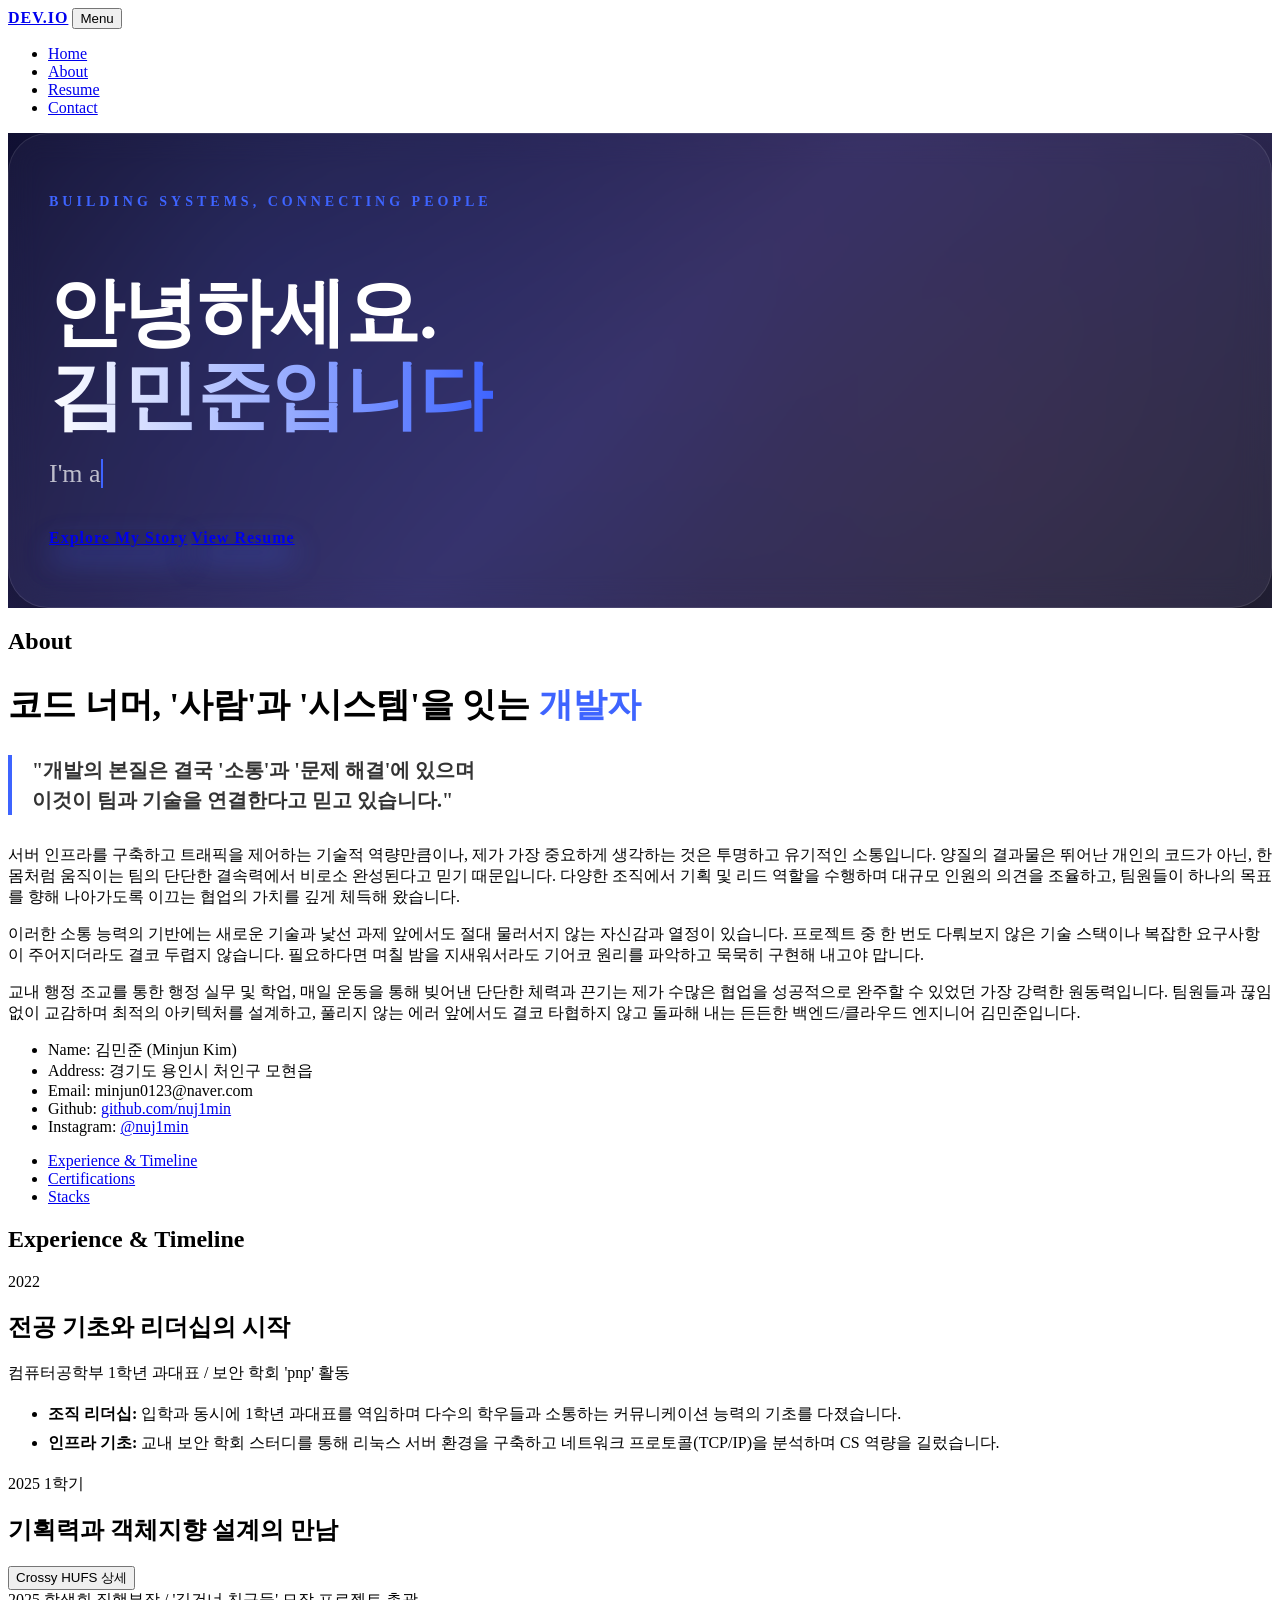
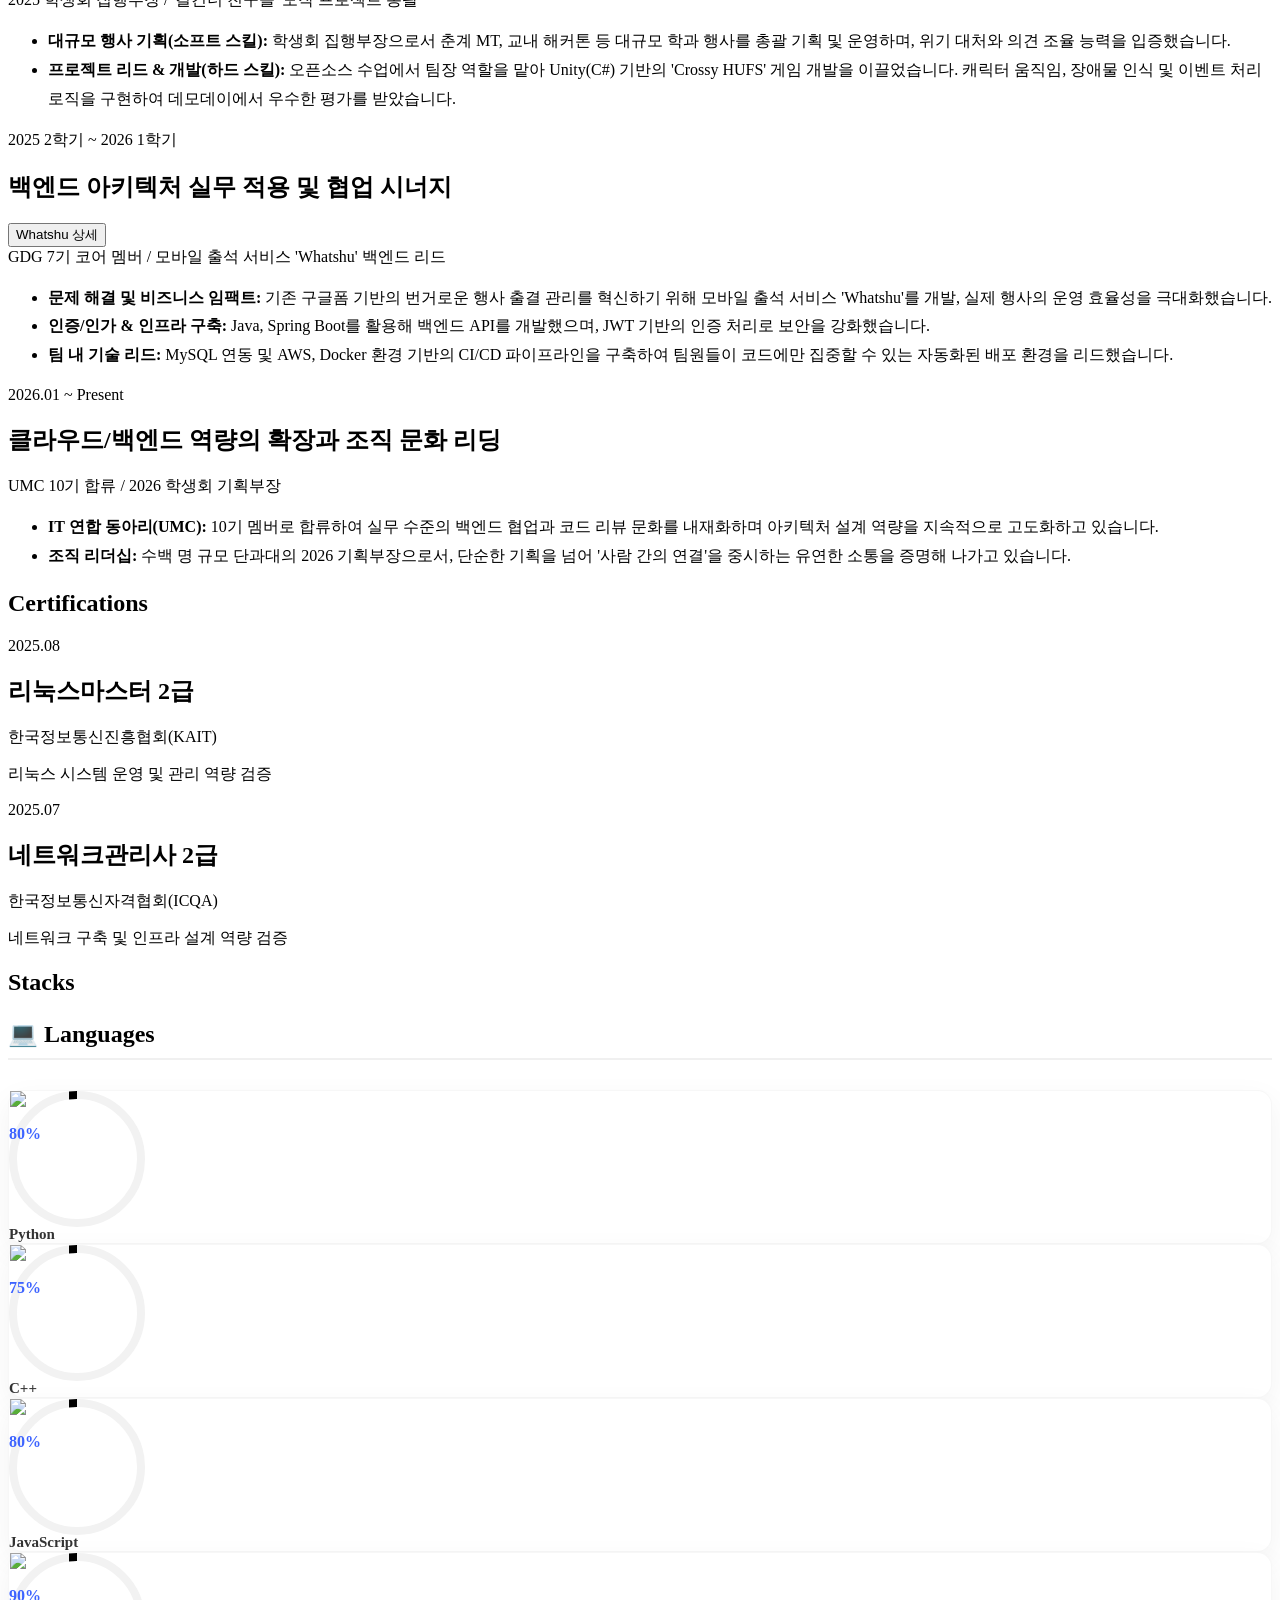
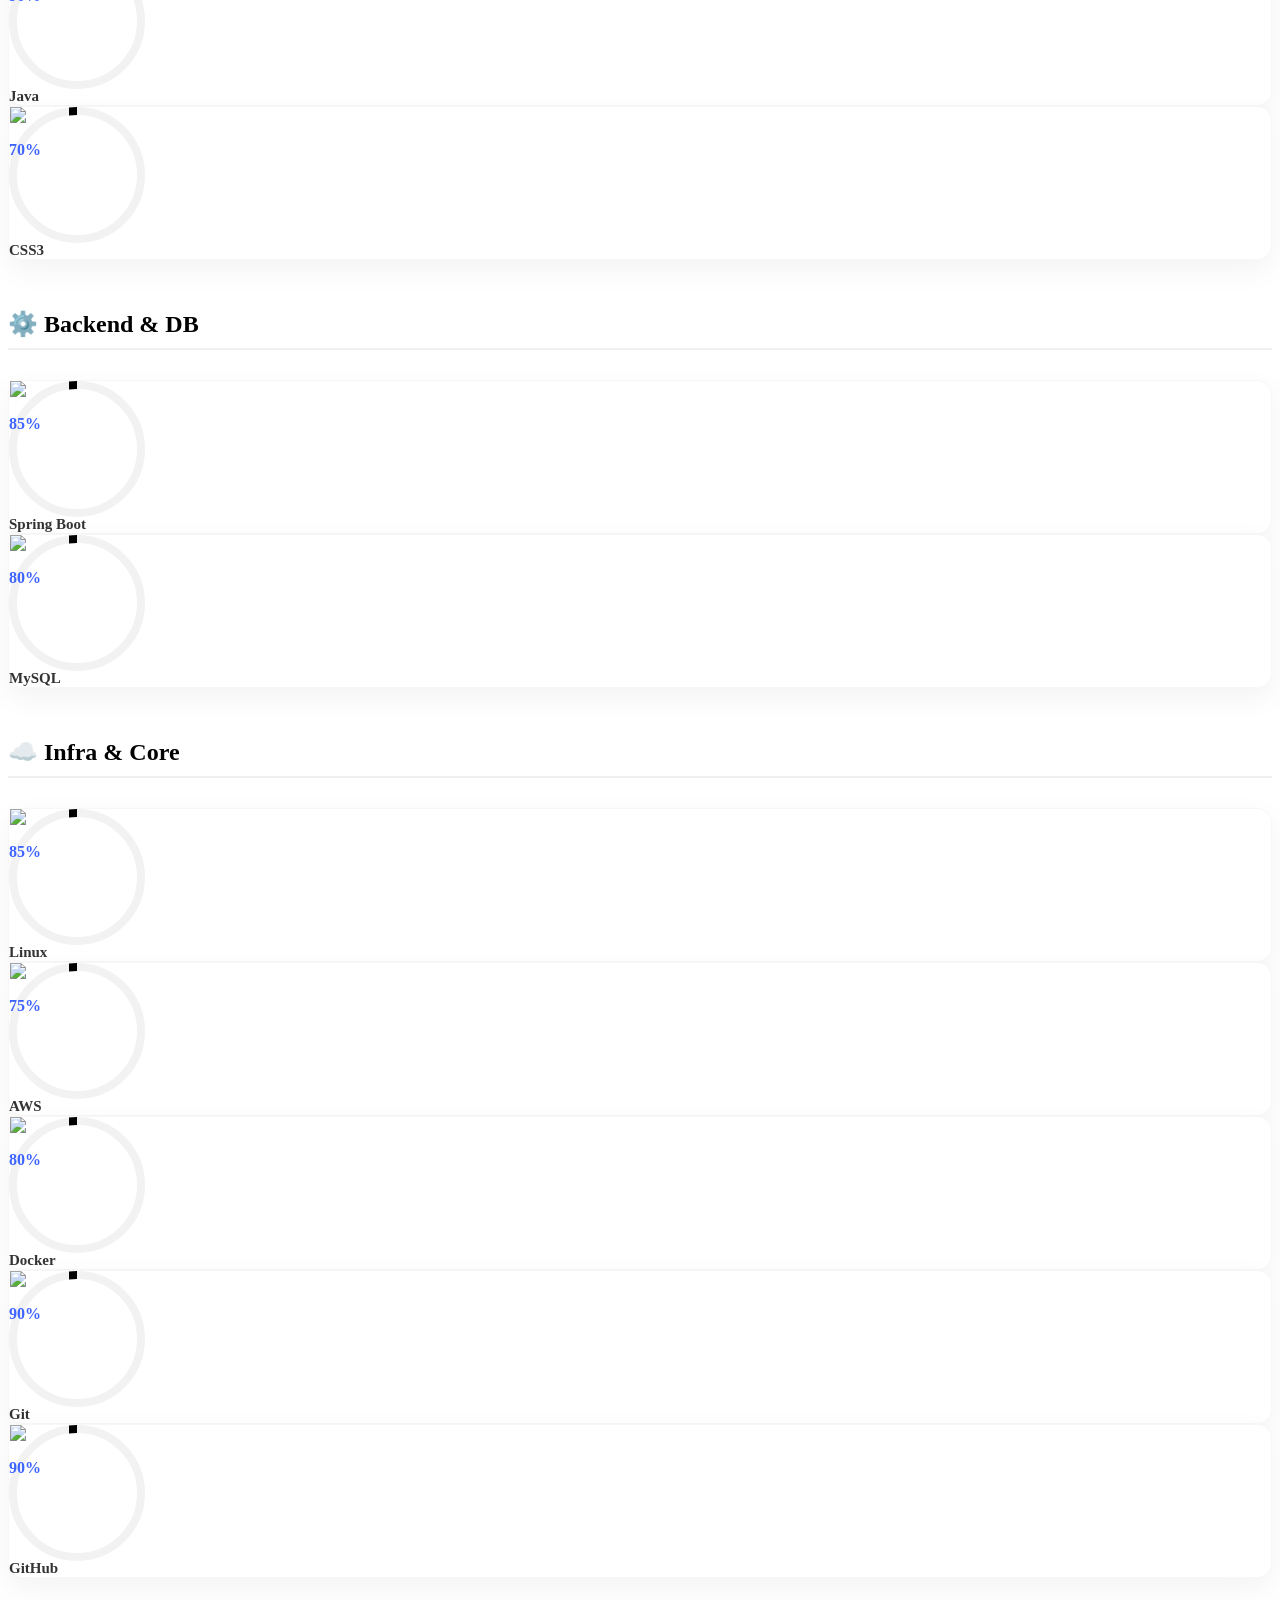
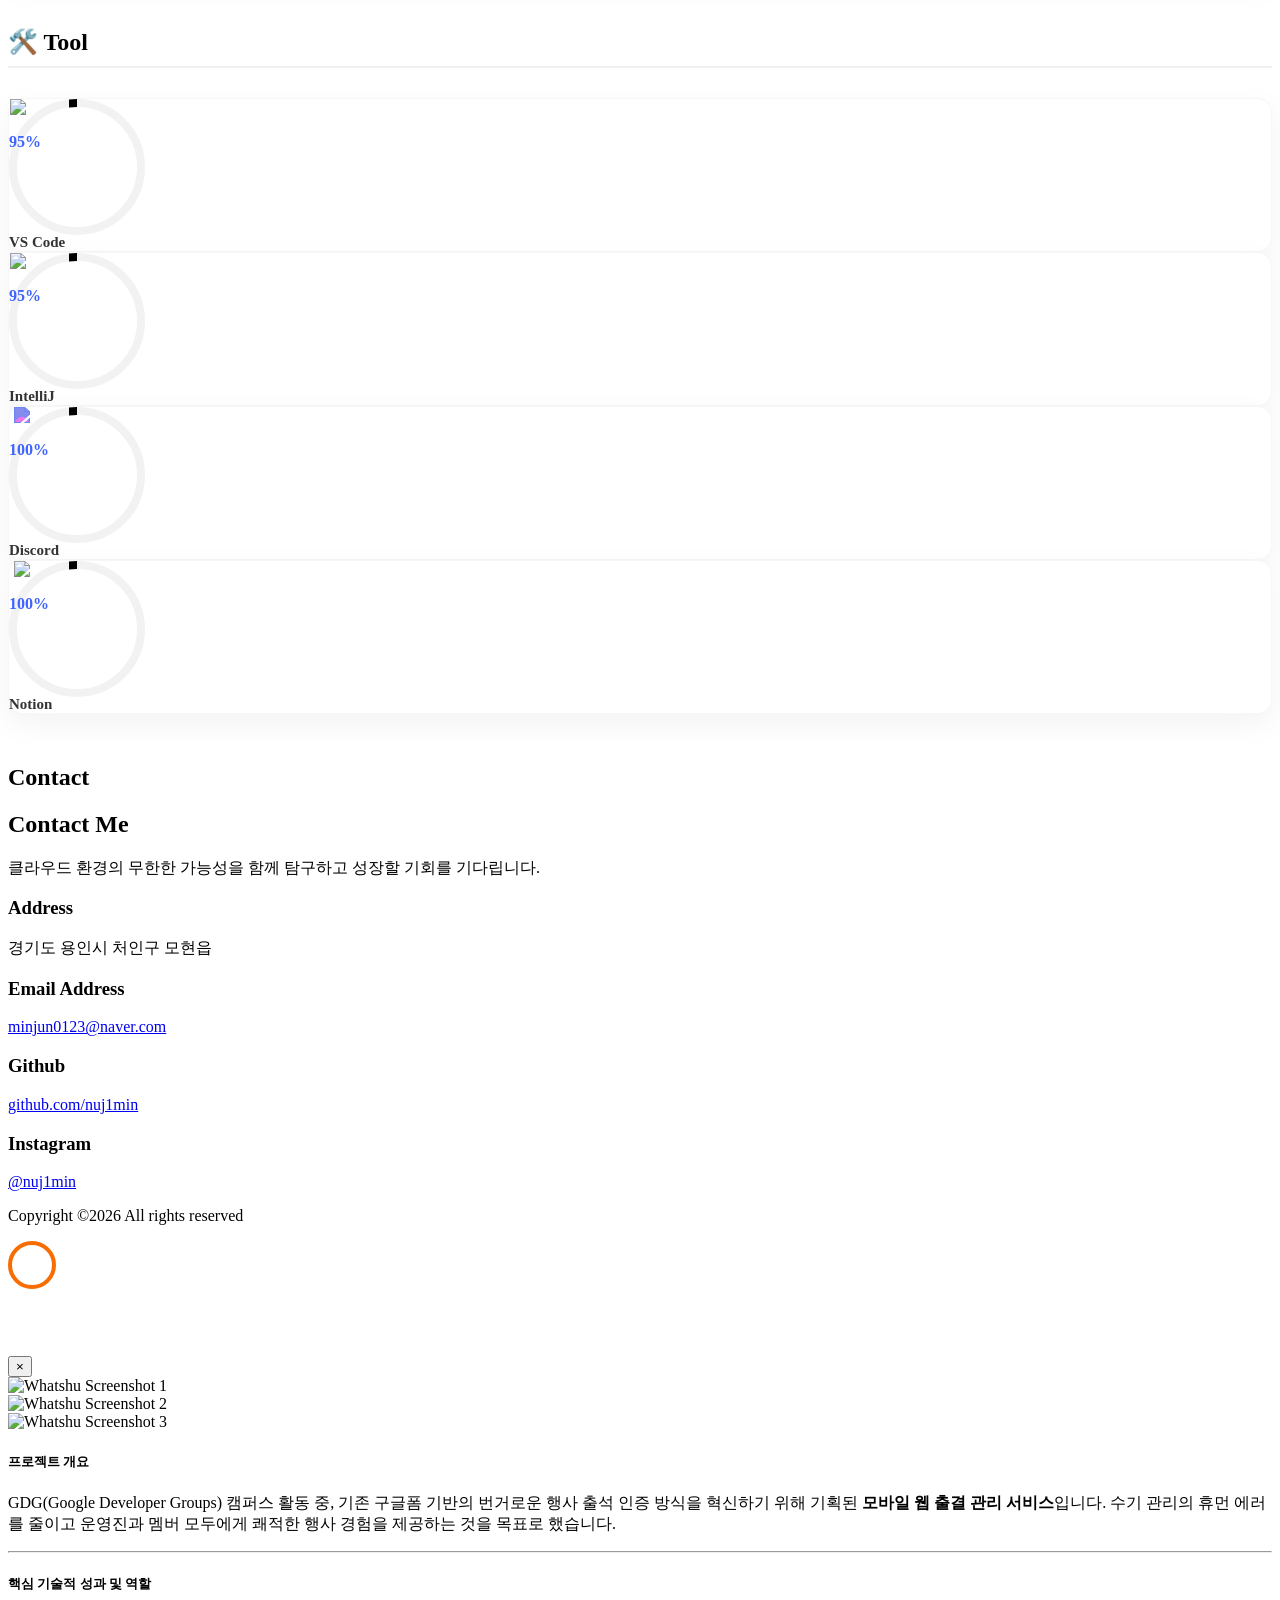
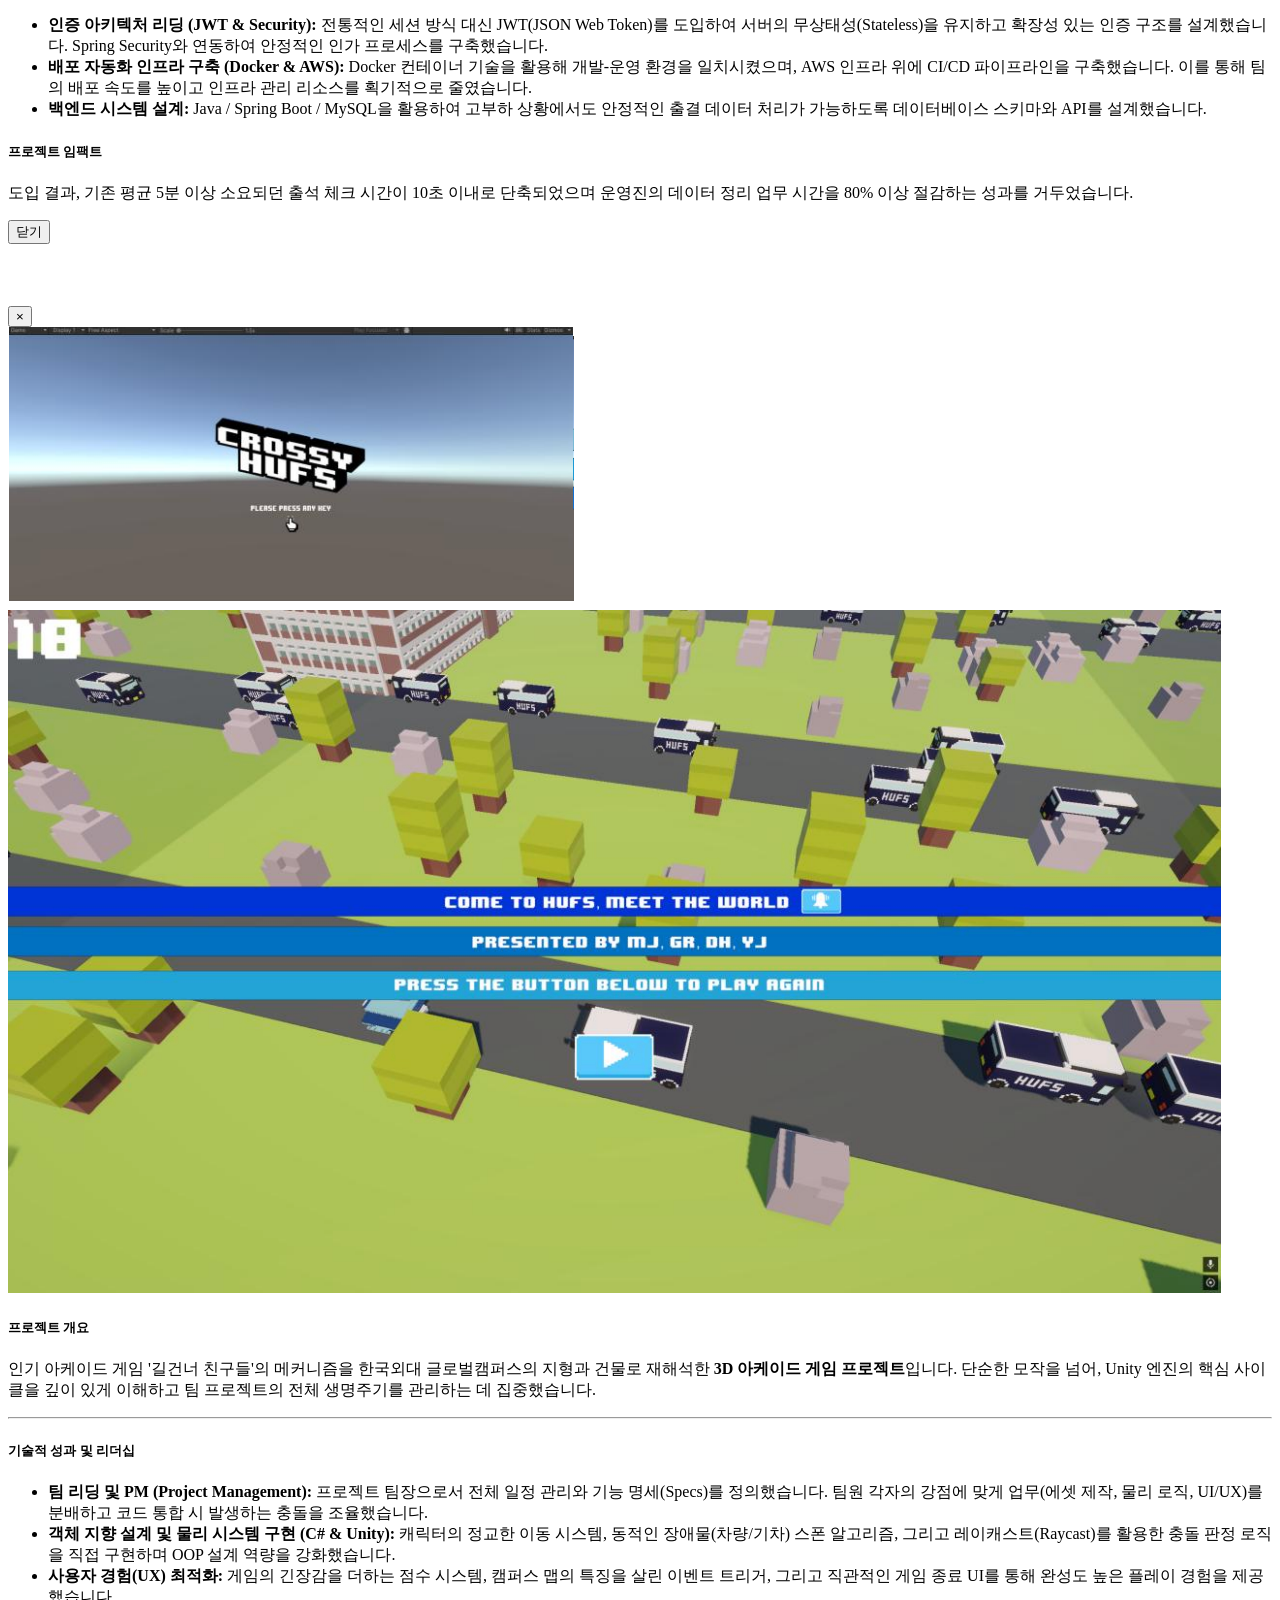
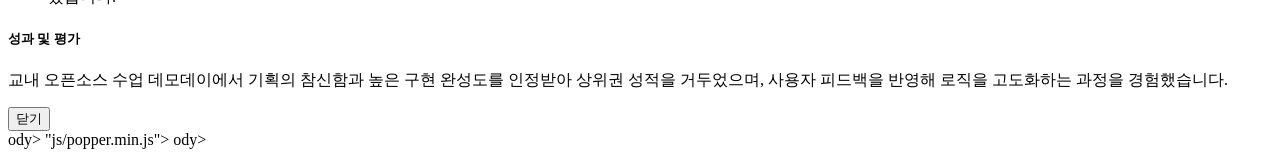
==== commit 3817c4da: "docs: refine about section and adjust icon styling" ====
--- a/index.html
+++ b/index.html
@@ -98,9 +98,9 @@
 									<strong>"개발의 본질은 결국 '소통'과 '문제 해결'에 있으며<br class="d-none d-md-block"> 이것이 팀과 기술을 연결한다고 믿고 있습니다."</strong>
 								</p>
 							</div>
-							<p>서버 인프라를 구축하고 트래픽을 제어하는 기술적 역량만큼이나, 제가 가장 중요하게 생각하는 것은 투명하고 유기적인 소통입니다. 양질의 결과물은 뛰어난 개인의 코드가 아닌, 한 몸처럼 움직이는 팀의 단단한 결속력에서 비로소 완성된다고 믿기 때문입니다. 학과 학생회부터 보안 학회, GDG, UMC 등 다양한 조직에서 기획 및 리드 역할을 수행하며 대규모 인원의 의견을 조율하고, 팀원들이 하나의 목표를 향해 나아가도록 이끄는 협업의 가치를 깊게 체득해 왔습니다.</p>
+							<p>서버 인프라를 구축하고 트래픽을 제어하는 기술적 역량만큼이나, 제가 가장 중요하게 생각하는 것은 투명하고 유기적인 소통입니다. 양질의 결과물은 뛰어난 개인의 코드가 아닌, 한 몸처럼 움직이는 팀의 단단한 결속력에서 비로소 완성된다고 믿기 때문입니다. 다양한 조직에서 기획 및 리드 역할을 수행하며 대규모 인원의 의견을 조율하고, 팀원들이 하나의 목표를 향해 나아가도록 이끄는 협업의 가치를 깊게 체득해 왔습니다.</p>
 							<p>이러한 소통 능력의 기반에는 새로운 기술과 낯선 과제 앞에서도 절대 물러서지 않는 자신감과 열정이 있습니다. 프로젝트 중 한 번도 다뤄보지 않은 기술 스택이나 복잡한 요구사항이 주어지더라도 결코 두렵지 않습니다. 필요하다면 며칠 밤을 지새워서라도 기어코 원리를 파악하고 묵묵히 구현해 내고야 맙니다.</p>
-							<p>학업과 교내 행정 실무를 병행하며, 매일 운동을 통해 빚어낸 단단한 체력과 끈기는 제가 수많은 협업을 성공적으로 완주할 수 있었던 가장 강력한 원동력입니다. 팀원들과 끊임없이 교감하며 최적의 아키텍처를 설계하고, 풀리지 않는 에러 앞에서도 결코 타협하지 않고 돌파해 내는 든든한 백엔드/클라우드 엔지니어 김민준입니다.</p>
+							<p>교내 행정 조교를 통한 행정 실무 및 학업, 매일 운동을 통해 빚어낸 단단한 체력과 끈기는 제가 수많은 협업을 성공적으로 완주할 수 있었던 가장 강력한 원동력입니다. 팀원들과 끊임없이 교감하며 최적의 아키텍처를 설계하고, 풀리지 않는 에러 앞에서도 결코 타협하지 않고 돌파해 내는 든든한 백엔드/클라우드 엔지니어 김민준입니다.</p>
 							<ul class="about-info mt-4 px-md-0 px-2">
 								<li class="d-flex"><span>Name:</span> <span>김민준 (Minjun Kim)</span></li>
 								<li class="d-flex"><span>Address:</span> <span>경기도 용인시 처인구 모현읍</span></li>
@@ -507,7 +507,7 @@
 											<span class="progress-right"><span class="progress-bar border-primary"></span></span>
 											<div class="progress-value w-100 h-100 rounded-circle d-flex align-items-center justify-content-center">
 												<div class="inner-content">
-													<img src="https://cdn.jsdelivr.net/npm/simple-icons@v11/icons/discord.svg" class="inner-icon" style="filter: invert(36%) sepia(87%) saturate(1476%) hue-rotate(213deg) brightness(98%) contrast(92%);" alt="Discord">
+													<img src="https://cdn.jsdelivr.net/npm/simple-icons@v11/icons/discord.svg" class="inner-icon" style="filter: invert(41%) sepia(35%) saturate(2250%) hue-rotate(205deg) brightness(97%) contrast(92%);" alt="Discord">
 													<div class="inner-percent">100%</div>
 												</div>
 											</div>
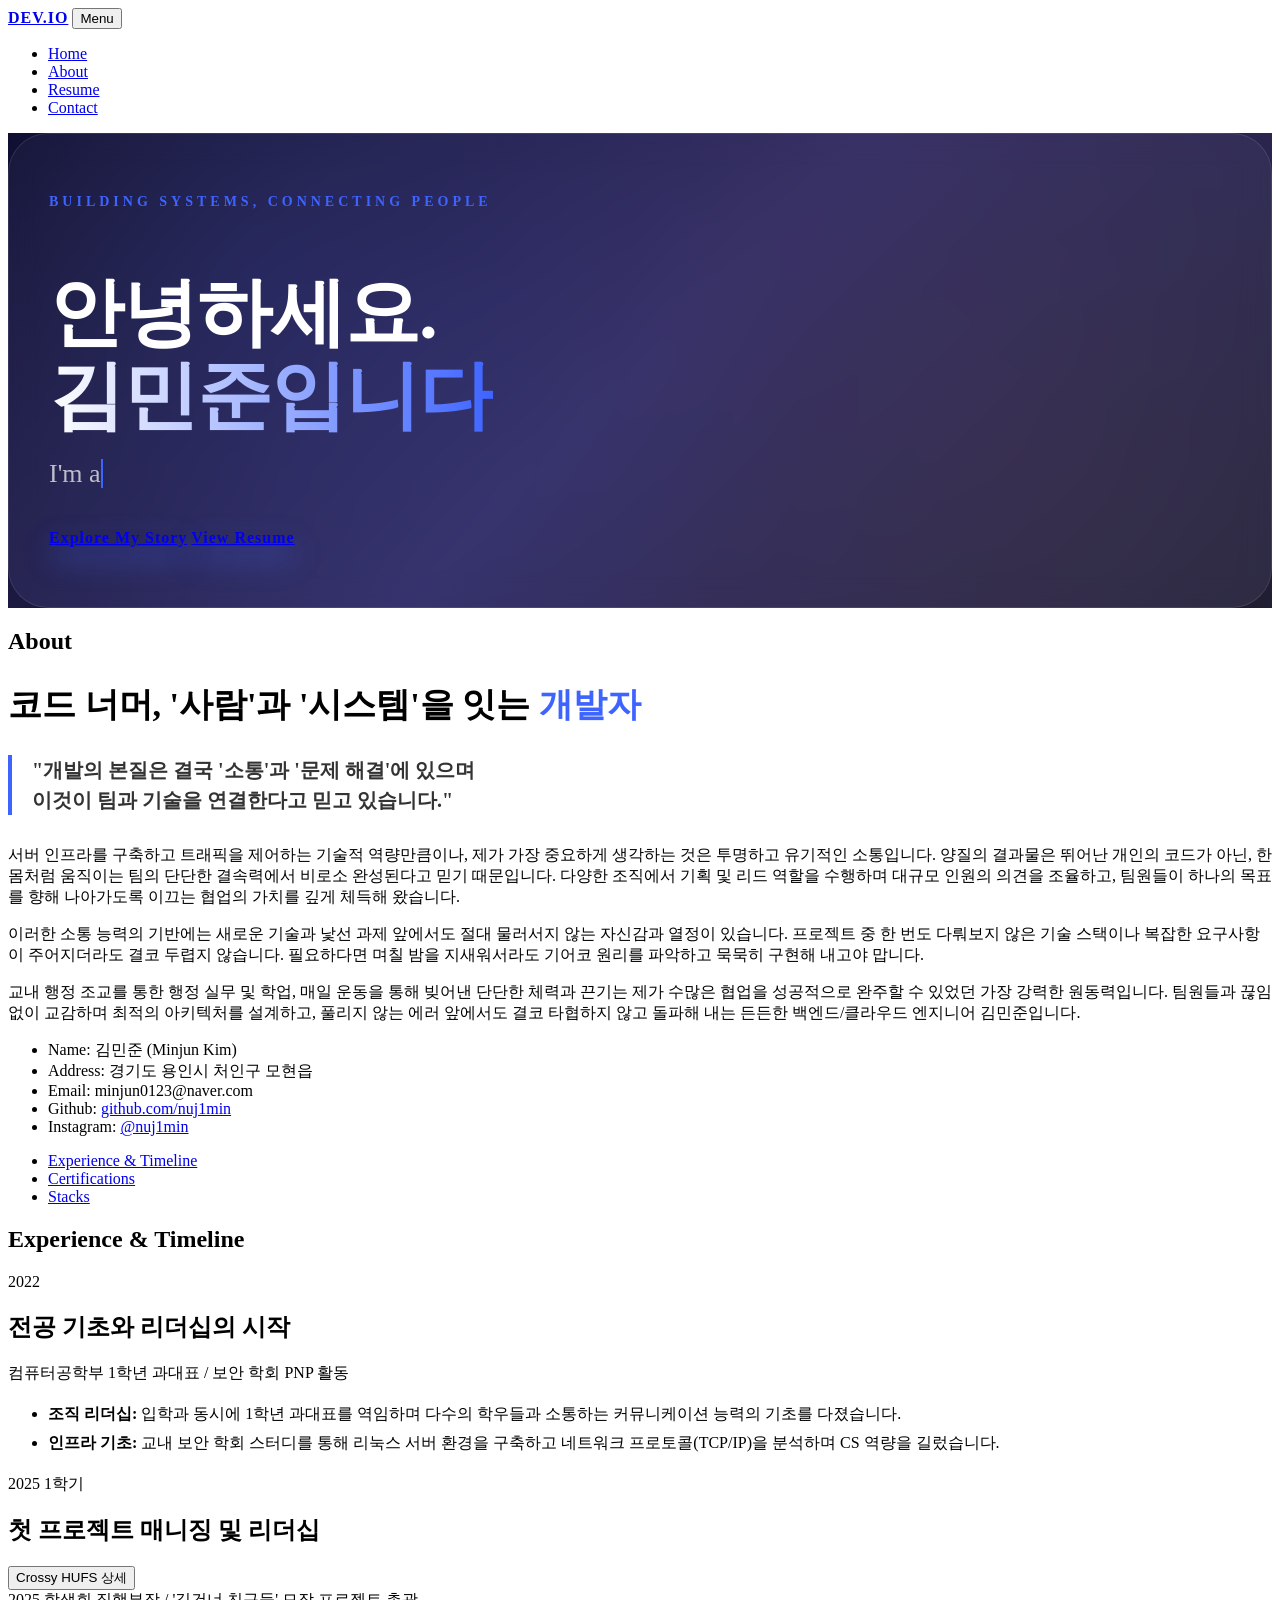
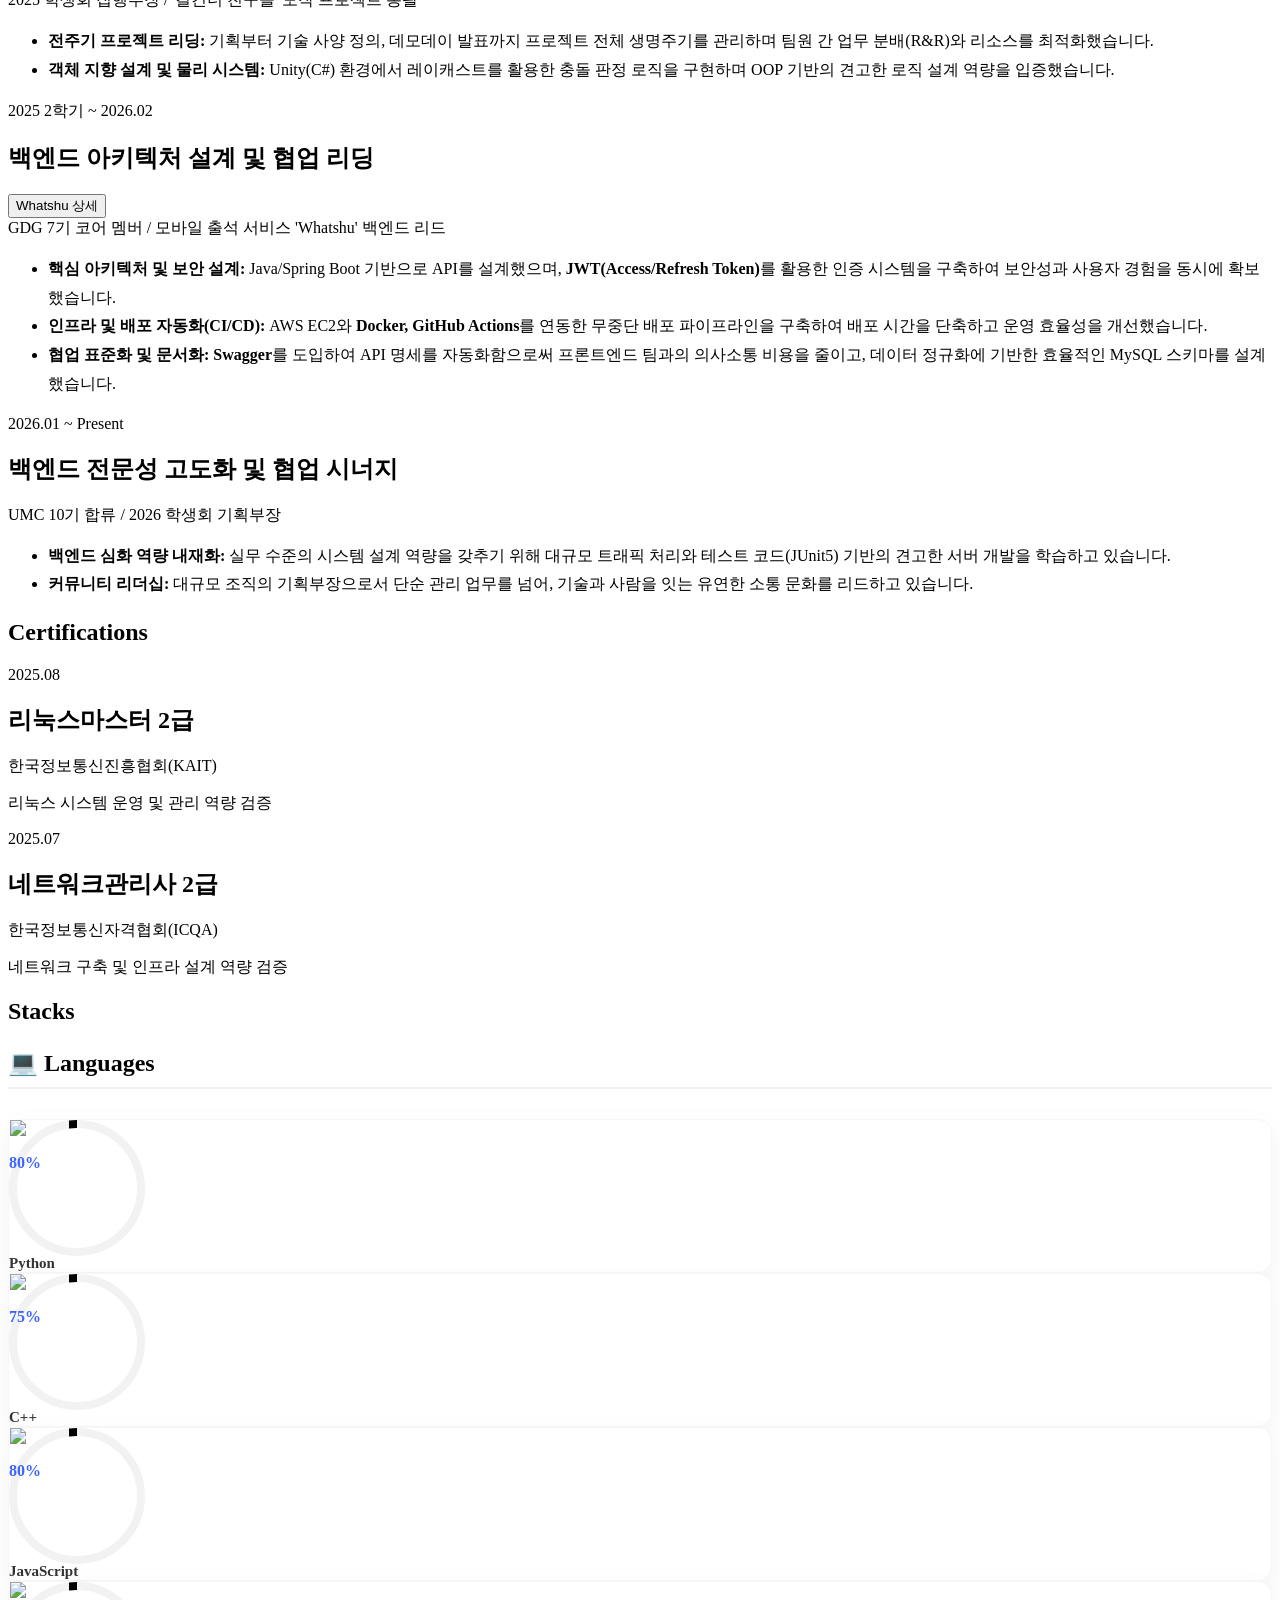
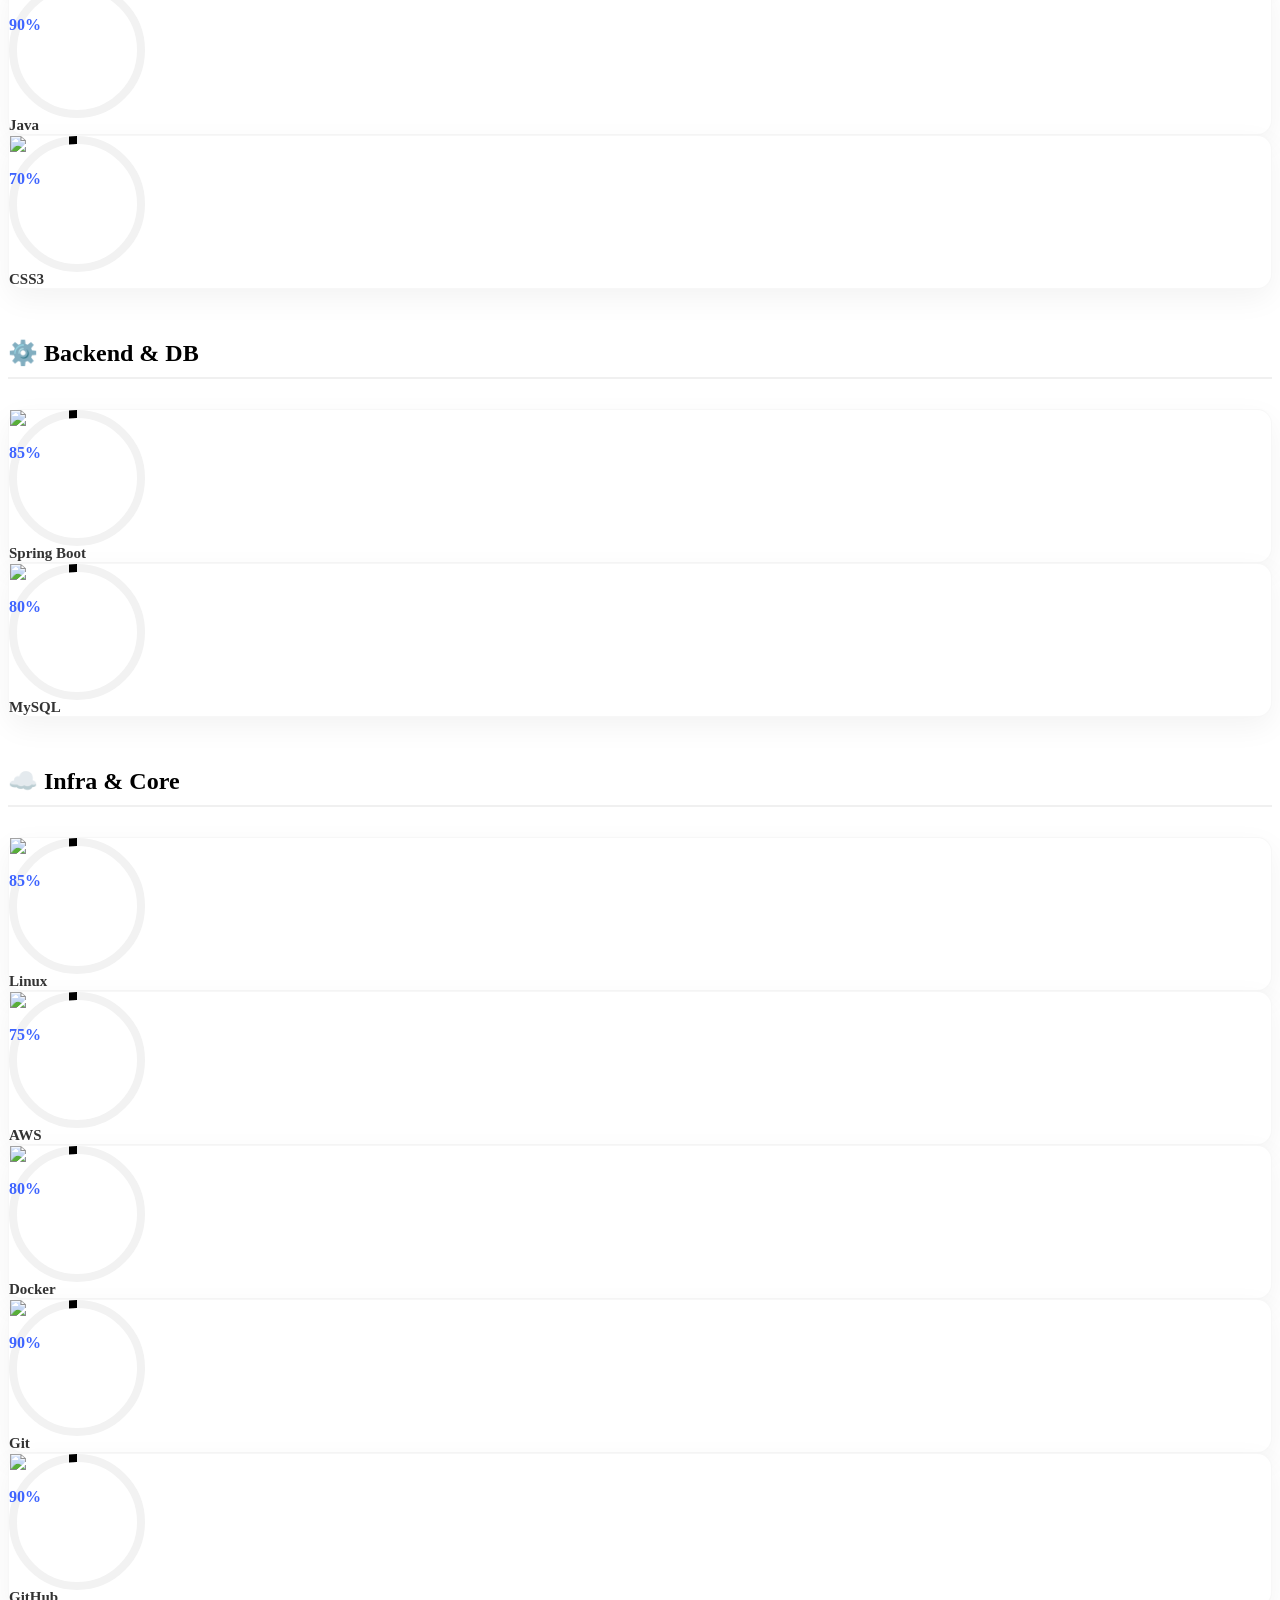
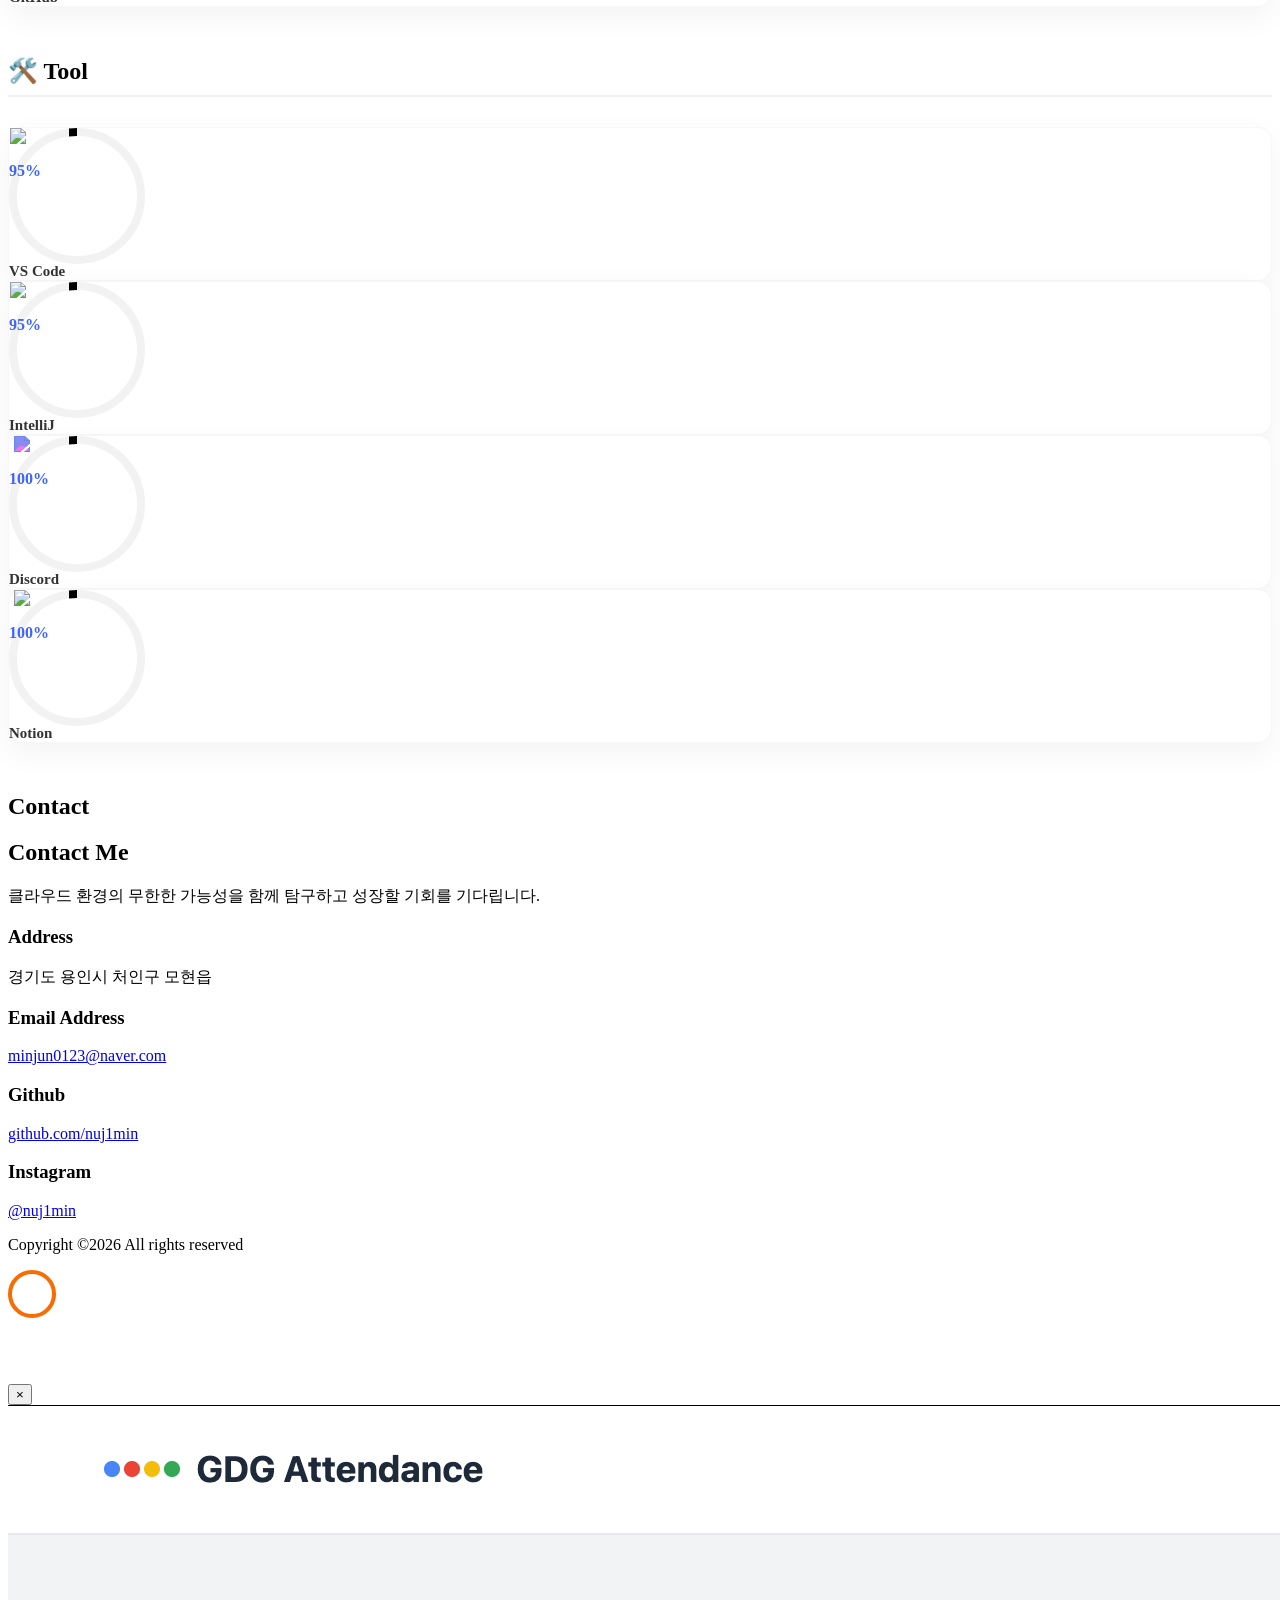
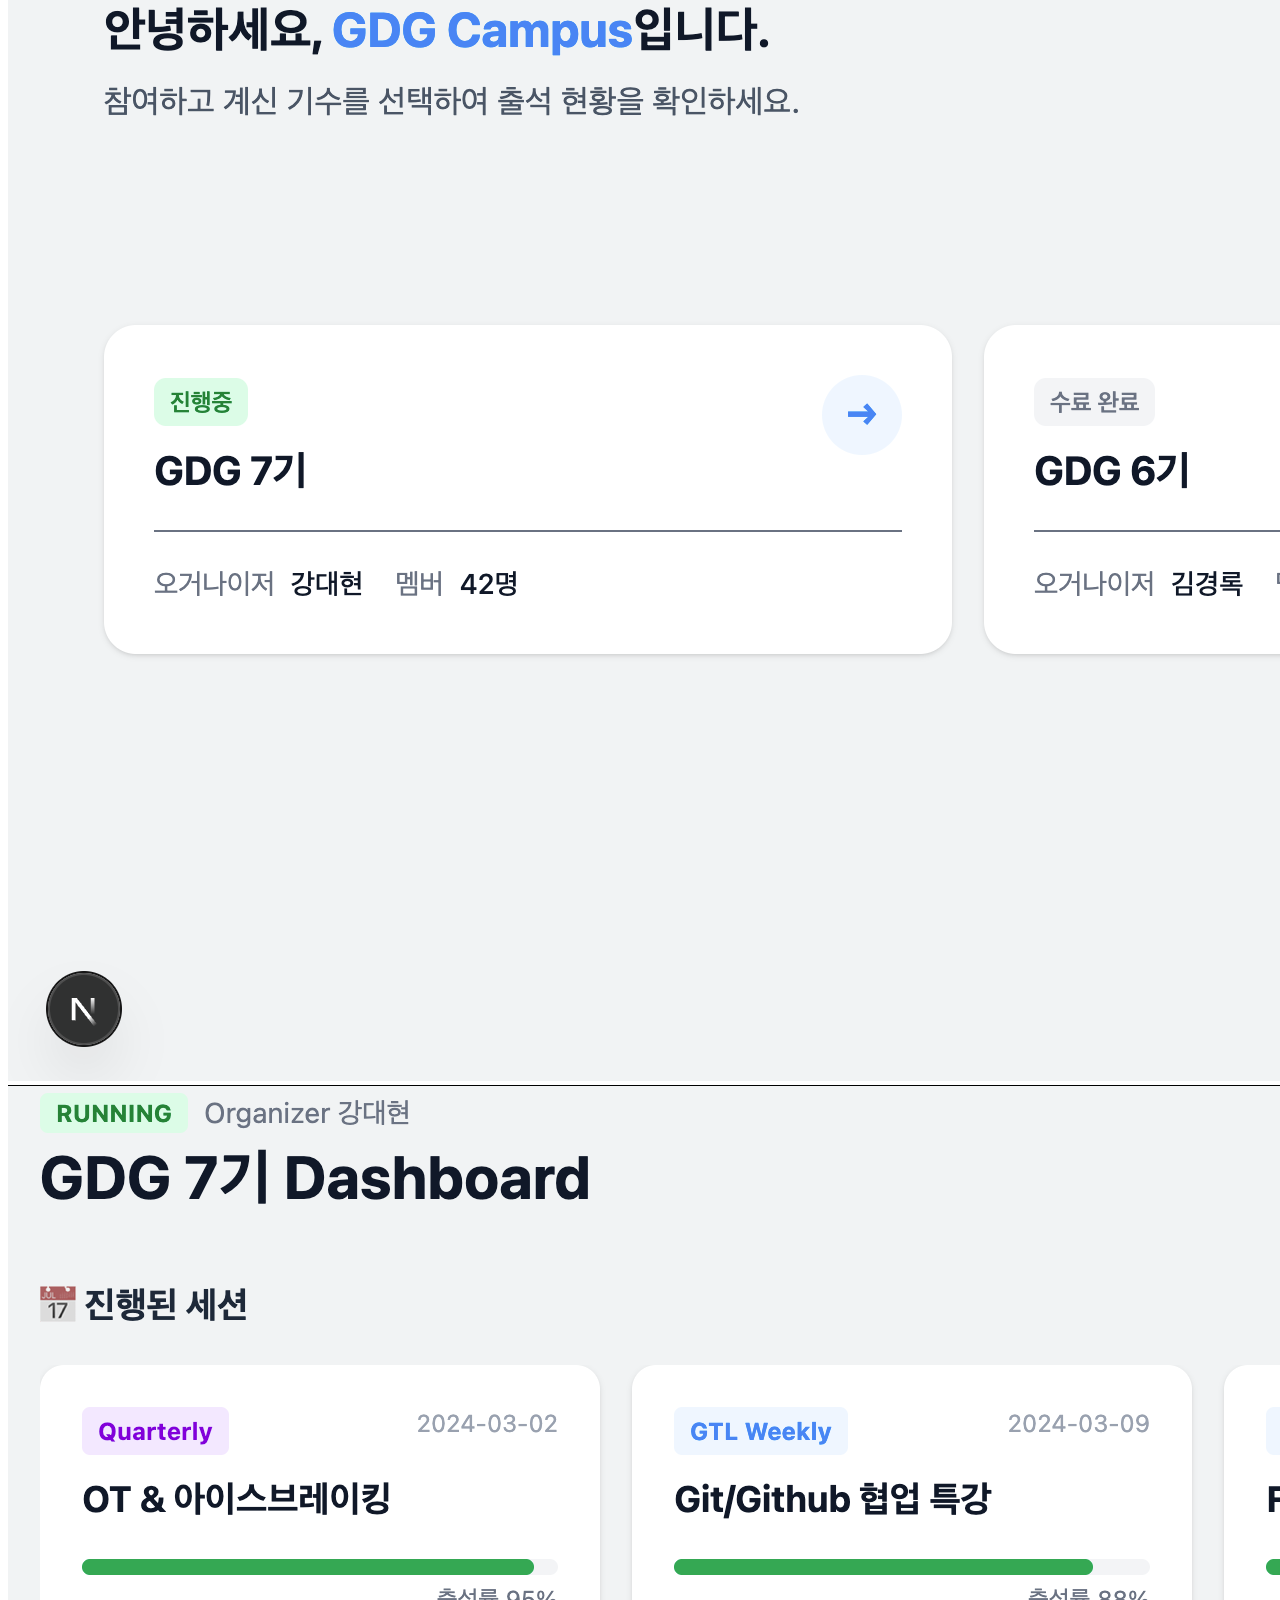
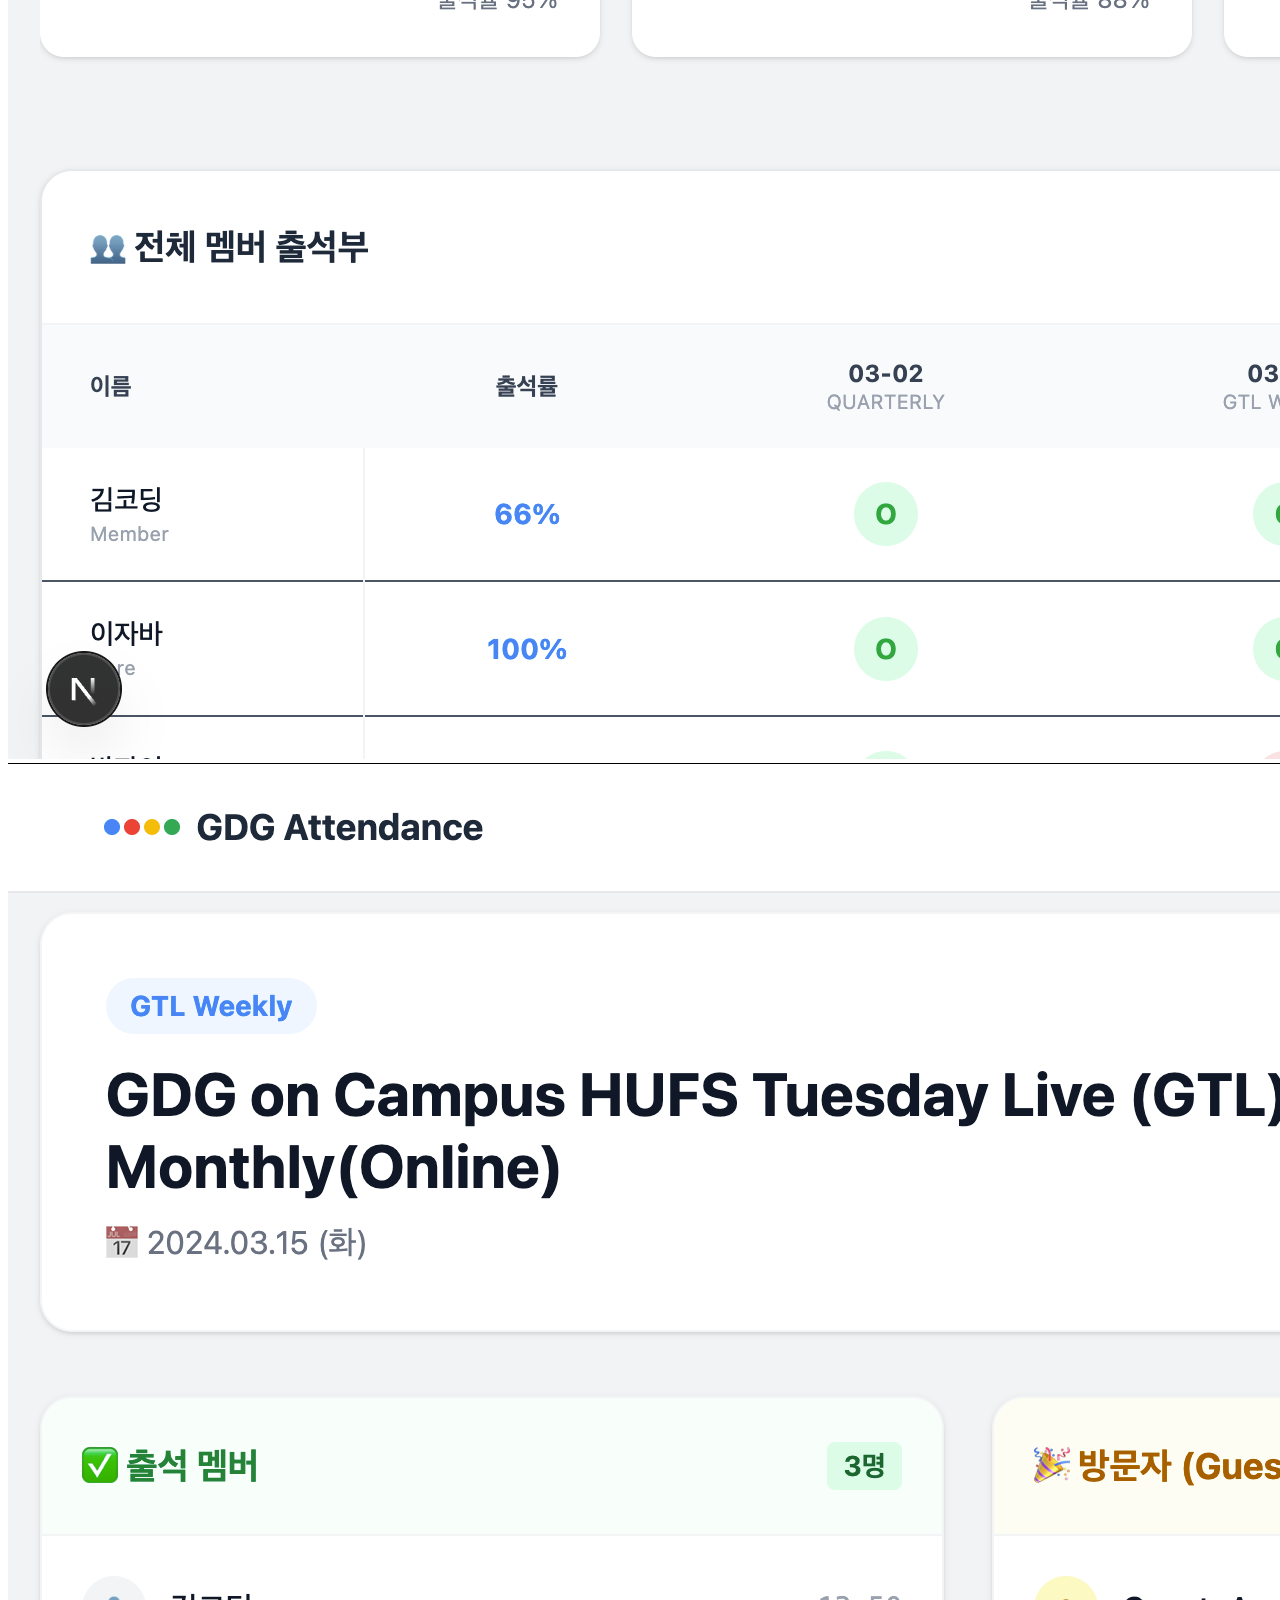
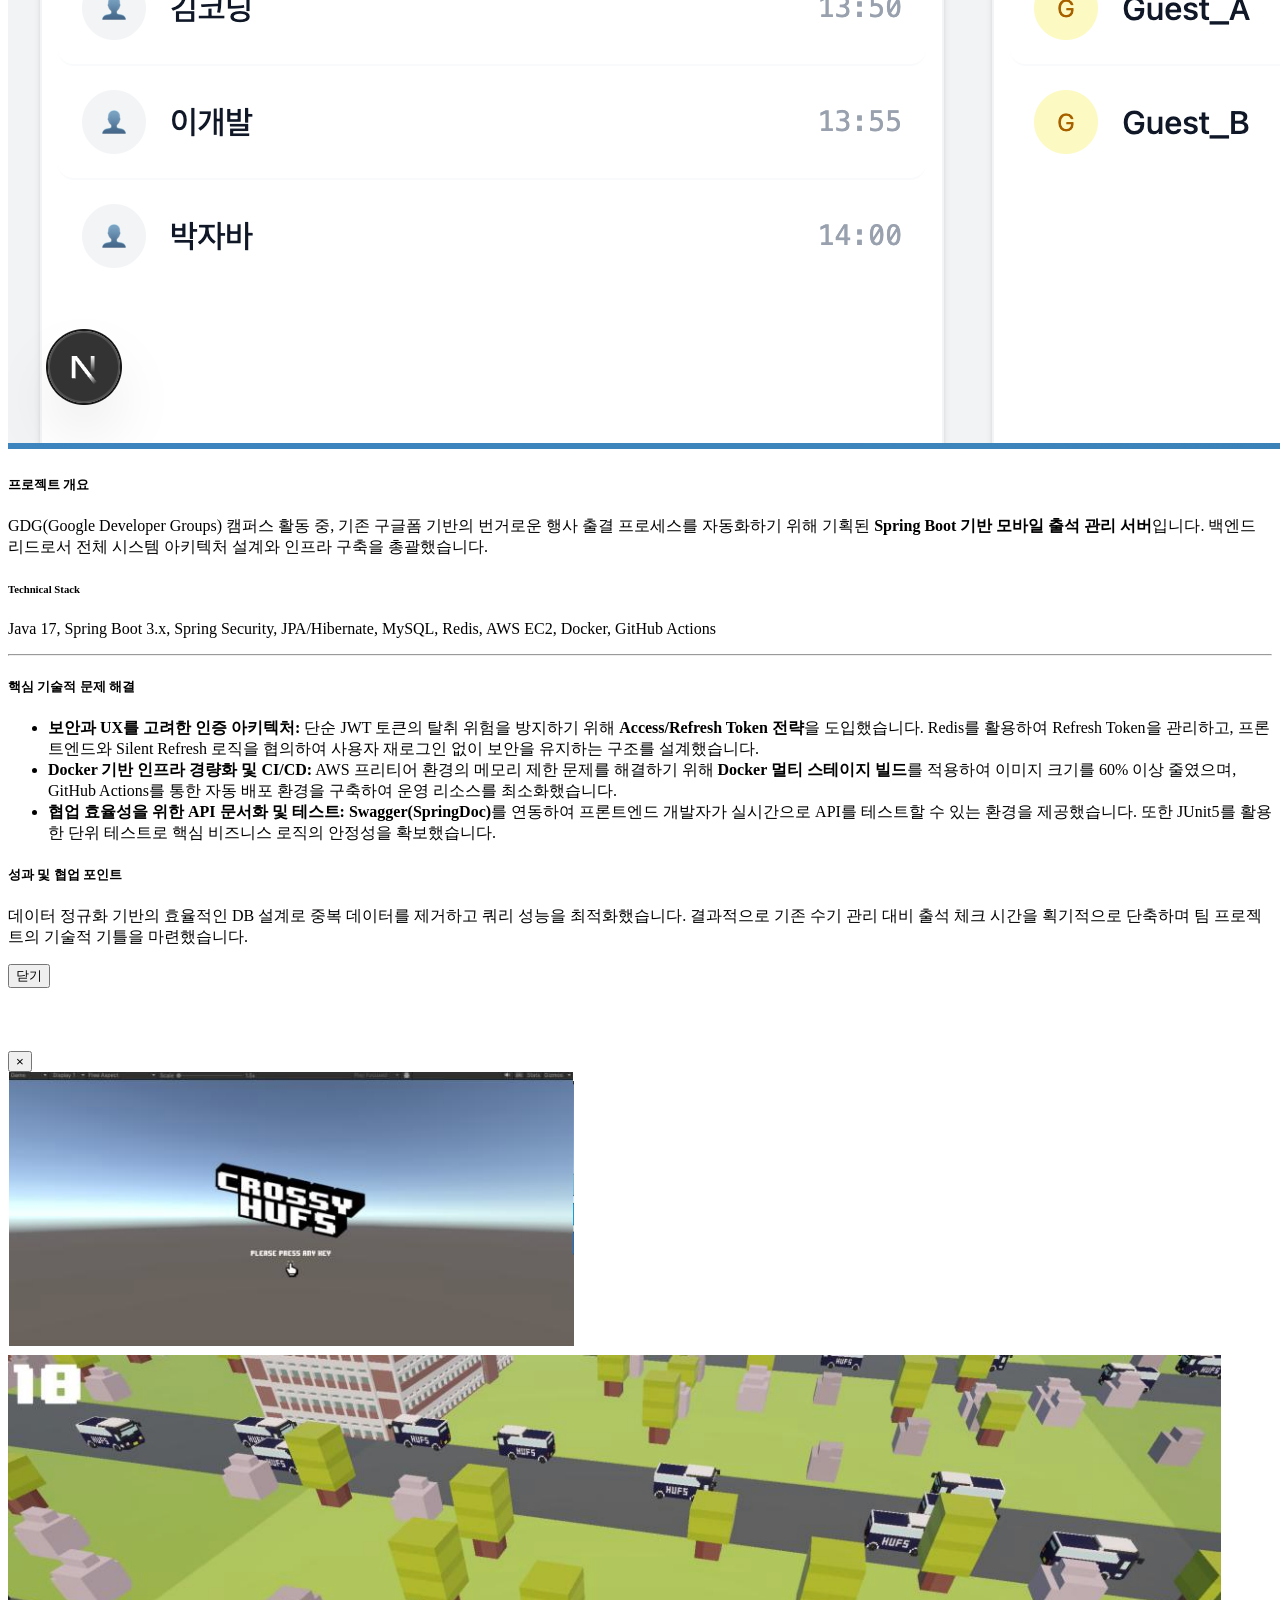
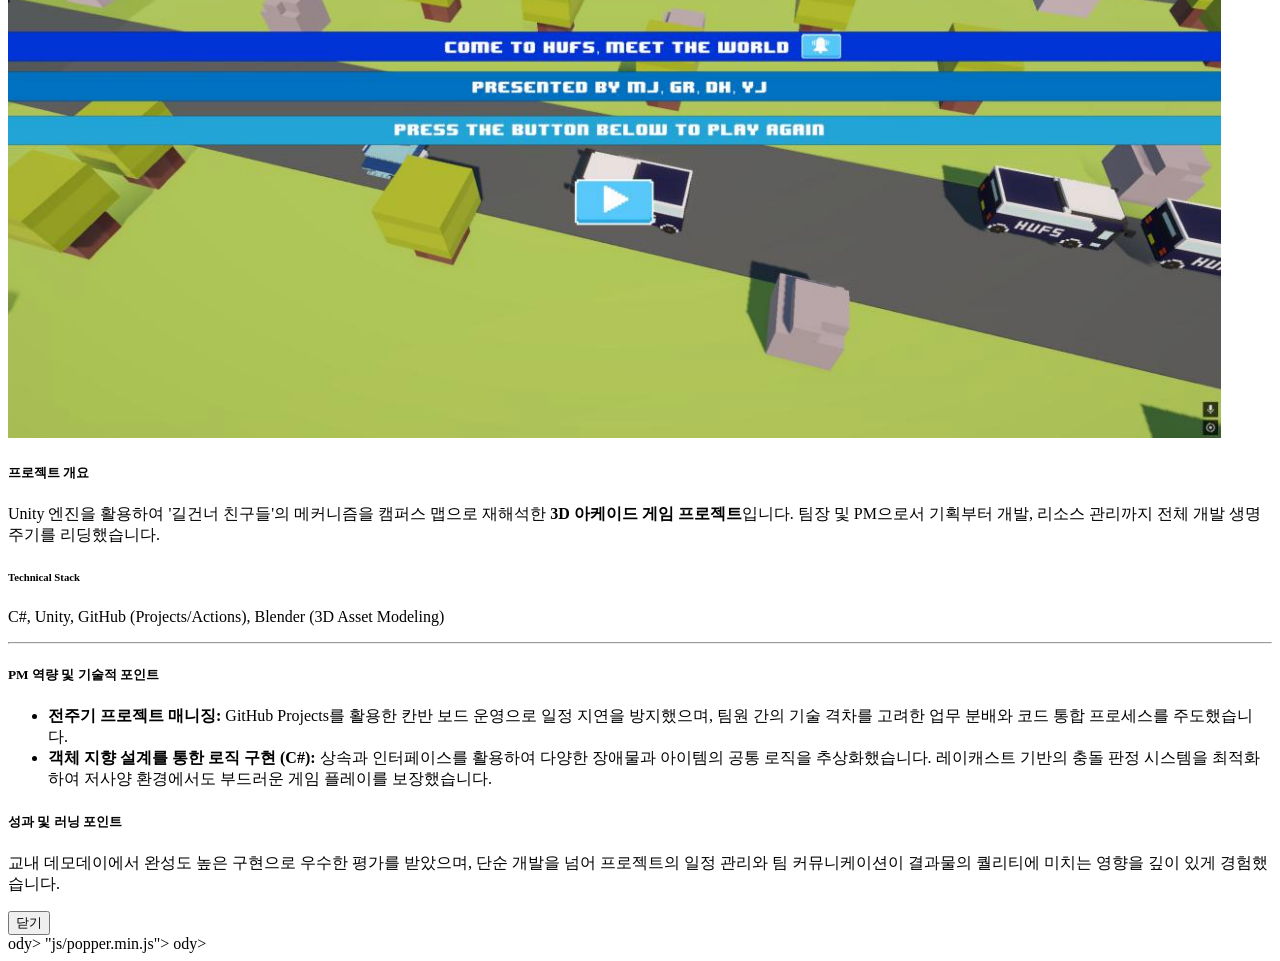
==== commit fdcd4abe: "Refactor: Update portfolio with PM feedback and fix image paths" ====
--- a/index.html
+++ b/index.html
@@ -139,7 +139,7 @@
 							<div class="text pl-3">
 								<span class="date">2022</span>
 								<h2>전공 기초와 리더십의 시작</h2>
-								<span class="position">컴퓨터공학부 1학년 과대표 / 보안 학회 'pnp' 활동</span>
+								<span class="position">컴퓨터공학부 1학년 과대표 / 보안 학회 PNP 활동</span>
 								<ul class="text-dark mt-3" style="line-height: 1.8;">
 									<li><strong>조직 리더십:</strong> 입학과 동시에 1학년 과대표를 역임하며 다수의 학우들과 소통하는 커뮤니케이션 능력의 기초를 다졌습니다.</li>
 									<li><strong>인프라 기초:</strong> 교내 보안 학회 스터디를 통해 리눅스 서버 환경을 구축하고 네트워크 프로토콜(TCP/IP)을 분석하며 CS 역량을 길렀습니다.</li>
@@ -147,7 +147,7 @@
 							</div>
 						</div>
 
-						<!-- 2025.01 ~ 2025.06 -->
+						<!-- 2025.03 ~ 2025.06 (Crossy HUFS - Project Lead) -->
 						<div class="resume-wrap d-flex ftco-animate">
 							<div class="icon d-flex align-items-center justify-content-center">
 								<span class="flaticon-ideas"></span>
@@ -155,37 +155,37 @@
 							<div class="text pl-3">
 								<span class="date">2025 1학기</span>
 								<div class="d-flex align-items-center mb-2">
-									<h2 class="mb-0">기획력과 객체지향 설계의 만남</h2>
+									<h2 class="mb-0">첫 프로젝트 매니징 및 리더십</h2>
 									<div class="ml-3">
 										<button type="button" class="btn btn-primary btn-sm py-1 px-2" data-toggle="modal" data-target="#crossyRoadModal">Crossy HUFS 상세</button>
 									</div>
 								</div>
 								<span class="position">2025 학생회 집행부장 / '길건너 친구들' 모작 프로젝트 총괄</span>
 								<ul class="text-dark mt-3" style="line-height: 1.8;">
-									<li><strong>대규모 행사 기획(소프트 스킬):</strong> 학생회 집행부장으로서 춘계 MT, 교내 해커톤 등 대규모 학과 행사를 총괄 기획 및 운영하며, 위기 대처와 의견 조율 능력을 입증했습니다.</li>
-									<li><strong>프로젝트 리드 & 개발(하드 스킬):</strong> 오픈소스 수업에서 팀장 역할을 맡아 Unity(C#) 기반의 'Crossy HUFS' 게임 개발을 이끌었습니다. 캐릭터 움직임, 장애물 인식 및 이벤트 처리 로직을 구현하여 데모데이에서 우수한 평가를 받았습니다.</li>
+									<li><strong>전주기 프로젝트 리딩:</strong> 기획부터 기술 사양 정의, 데모데이 발표까지 프로젝트 전체 생명주기를 관리하며 팀원 간 업무 분배(R&R)와 리소스를 최적화했습니다.</li>
+									<li><strong>객체 지향 설계 및 물리 시스템:</strong> Unity(C#) 환경에서 레이캐스트를 활용한 충돌 판정 로직을 구현하며 OOP 기반의 견고한 로직 설계 역량을 입증했습니다.</li>
 								</ul>
 							</div>
 						</div>
 
-						<!-- 2025.07 ~ 2026.03 -->
+						<!-- 2025.09 ~ 2026.02 (Whatshu - Backend Lead) -->
 						<div class="resume-wrap d-flex ftco-animate">
 							<div class="icon d-flex align-items-center justify-content-center">
 								<span class="flaticon-ideas"></span>
 							</div>
 							<div class="text pl-3">
-								<span class="date">2025 2학기 ~ 2026 1학기</span>
+								<span class="date">2025 2학기 ~ 2026.02</span>
 								<div class="d-flex align-items-center mb-2">
-									<h2 class="mb-0">백엔드 아키텍처 실무 적용 및 협업 시너지</h2>
+									<h2 class="mb-0">백엔드 아키텍처 설계 및 협업 리딩</h2>
 									<div class="ml-3">
 										<button type="button" class="btn btn-primary btn-sm py-1 px-2" data-toggle="modal" data-target="#whatshuModal">Whatshu 상세</button>
 									</div>
 								</div>
 								<span class="position">GDG 7기 코어 멤버 / 모바일 출석 서비스 'Whatshu' 백엔드 리드</span>
 								<ul class="text-dark mt-3" style="line-height: 1.8;">
-									<li><strong>문제 해결 및 비즈니스 임팩트:</strong> 기존 구글폼 기반의 번거로운 행사 출결 관리를 혁신하기 위해 모바일 출석 서비스 'Whatshu'를 개발, 실제 행사의 운영 효율성을 극대화했습니다.</li>
-									<li><strong>인증/인가 & 인프라 구축:</strong> Java, Spring Boot를 활용해 백엔드 API를 개발했으며, JWT 기반의 인증 처리로 보안을 강화했습니다.</li>
-									<li><strong>팀 내 기술 리드:</strong> MySQL 연동 및 AWS, Docker 환경 기반의 CI/CD 파이프라인을 구축하여 팀원들이 코드에만 집중할 수 있는 자동화된 배포 환경을 리드했습니다.</li>
+									<li><strong>핵심 아키텍처 및 보안 설계:</strong> Java/Spring Boot 기반으로 API를 설계했으며, <strong>JWT(Access/Refresh Token)</strong>를 활용한 인증 시스템을 구축하여 보안성과 사용자 경험을 동시에 확보했습니다.</li>
+									<li><strong>인프라 및 배포 자동화(CI/CD):</strong> AWS EC2와 <strong>Docker, GitHub Actions</strong>를 연동한 무중단 배포 파이프라인을 구축하여 배포 시간을 단축하고 운영 효율성을 개선했습니다.</li>
+									<li><strong>협업 표준화 및 문서화:</strong> <strong>Swagger</strong>를 도입하여 API 명세를 자동화함으로써 프론트엔드 팀과의 의사소통 비용을 줄이고, 데이터 정규화에 기반한 효율적인 MySQL 스키마를 설계했습니다.</li>
 								</ul>
 							</div>
 						</div>
@@ -197,11 +197,11 @@
 							</div>
 							<div class="text pl-3">
 								<span class="date">2026.01 ~ Present</span>
-								<h2>클라우드/백엔드 역량의 확장과 조직 문화 리딩</h2>
+								<h2 class="mb-0">백엔드 전문성 고도화 및 협업 시너지</h2>
 								<span class="position">UMC 10기 합류 / 2026 학생회 기획부장</span>
 								<ul class="text-dark mt-3" style="line-height: 1.8;">
-									<li><strong>IT 연합 동아리(UMC):</strong> 10기 멤버로 합류하여 실무 수준의 백엔드 협업과 코드 리뷰 문화를 내재화하며 아키텍처 설계 역량을 지속적으로 고도화하고 있습니다.</li>
-									<li><strong>조직 리더십:</strong> 수백 명 규모 단과대의 2026 기획부장으로서, 단순한 기획을 넘어 '사람 간의 연결'을 중시하는 유연한 소통을 증명해 나가고 있습니다.</li>
+									<li><strong>백엔드 심화 역량 내재화:</strong> 실무 수준의 시스템 설계 역량을 갖추기 위해 대규모 트래픽 처리와 테스트 코드(JUnit5) 기반의 견고한 서버 개발을 학습하고 있습니다.</li>
+									<li><strong>커뮤니티 리더십:</strong> 대규모 조직의 기획부장으로서 단순 관리 업무를 넘어, 기술과 사람을 잇는 유연한 소통 문화를 리드하고 있습니다.</li>
 								</ul>
 							</div>
 						</div>
@@ -634,39 +634,44 @@
 					<div class="project-img-gallery mb-4">
 						<div class="row">
 							<div class="col-md-4 mb-3">
-								<img src="images/왓슈1.png" alt="Whatshu Screenshot 1" class="img-fluid rounded shadow-sm">
+								<img src="images/whatshu1.png" alt="Whatshu Screenshot 1" class="img-fluid rounded shadow-sm">
 							</div>
 							<div class="col-md-4 mb-3">
-								<img src="images/왓슈2.png" alt="Whatshu Screenshot 2" class="img-fluid rounded shadow-sm">
+								<img src="images/whatshu2.png" alt="Whatshu Screenshot 2" class="img-fluid rounded shadow-sm">
 							</div>
 							<div class="col-md-4 mb-3">
-								<img src="images/왓슈3.png" alt="Whatshu Screenshot 3" class="img-fluid rounded shadow-sm">
+								<img src="images/whatshu3.png" alt="Whatshu Screenshot 3" class="img-fluid rounded shadow-sm">
 							</div>
 						</div>
 					</div>
 					<h5 class="font-weight-bold mb-3 text-primary">프로젝트 개요</h5>
-					<p>GDG(Google Developer Groups) 캠퍼스 활동 중, 기존 구글폼 기반의 번거로운 행사 출석 인증 방식을 혁신하기 위해 기획된 <strong>모바일 웹 출결 관리 서비스</strong>입니다. 수기 관리의 휴먼 에러를 줄이고 운영진과 멤버 모두에게 쾌적한 행사 경험을 제공하는 것을 목표로 했습니다.</p>
+					<p>GDG(Google Developer Groups) 캠퍼스 활동 중, 기존 구글폼 기반의 번거로운 행사 출결 프로세스를 자동화하기 위해 기획된 <strong>Spring Boot 기반 모바일 출석 관리 서버</strong>입니다. 백엔드 리드로서 전체 시스템 아키텍처 설계와 인프라 구축을 총괄했습니다.</p>
 					
+					<div class="bg-light p-3 rounded mb-4">
+						<h6 class="font-weight-bold text-dark mb-2">Technical Stack</h6>
+						<p class="mb-0 small text-muted">Java 17, Spring Boot 3.x, Spring Security, JPA/Hibernate, MySQL, Redis, AWS EC2, Docker, GitHub Actions</p>
+					</div>
+
 					<hr class="my-4">
 					
-					<h5 class="font-weight-bold mb-3 text-primary">핵심 기술적 성과 및 역할</h5>
+					<h5 class="font-weight-bold mb-3 text-primary">핵심 기술적 문제 해결</h5>
 					<ul>
 						<li class="mb-3">
-							<strong>인증 아키텍처 리딩 (JWT & Security):</strong> 
-							전통적인 세션 방식 대신 JWT(JSON Web Token)를 도입하여 서버의 무상태성(Stateless)을 유지하고 확장성 있는 인증 구조를 설계했습니다. Spring Security와 연동하여 안정적인 인가 프로세스를 구축했습니다.
+							<strong>보안과 UX를 고려한 인증 아키텍처:</strong> 
+							단순 JWT 토큰의 탈취 위험을 방지하기 위해 <strong>Access/Refresh Token 전략</strong>을 도입했습니다. Redis를 활용하여 Refresh Token을 관리하고, 프론트엔드와 Silent Refresh 로직을 협의하여 사용자 재로그인 없이 보안을 유지하는 구조를 설계했습니다.
 						</li>
 						<li class="mb-3">
-							<strong>배포 자동화 인프라 구축 (Docker & AWS):</strong> 
-							Docker 컨테이너 기술을 활용해 개발-운영 환경을 일치시켰으며, AWS 인프라 위에 CI/CD 파이프라인을 구축했습니다. 이를 통해 팀의 배포 속도를 높이고 인프라 관리 리소스를 획기적으로 줄였습니다.
+							<strong>Docker 기반 인프라 경량화 및 CI/CD:</strong> 
+							AWS 프리티어 환경의 메모리 제한 문제를 해결하기 위해 <strong>Docker 멀티 스테이지 빌드</strong>를 적용하여 이미지 크기를 60% 이상 줄였으며, GitHub Actions를 통한 자동 배포 환경을 구축하여 운영 리소스를 최소화했습니다.
 						</li>
 						<li class="mb-3">
-							<strong>백엔드 시스템 설계:</strong> 
-							Java / Spring Boot / MySQL을 활용하여 고부하 상황에서도 안정적인 출결 데이터 처리가 가능하도록 데이터베이스 스키마와 API를 설계했습니다.
+							<strong>협업 효율성을 위한 API 문서화 및 테스트:</strong> 
+							<strong>Swagger(SpringDoc)</strong>를 연동하여 프론트엔드 개발자가 실시간으로 API를 테스트할 수 있는 환경을 제공했습니다. 또한 JUnit5를 활용한 단위 테스트로 핵심 비즈니스 로직의 안정성을 확보했습니다.
 						</li>
 					</ul>
 
-					<h5 class="font-weight-bold mb-3 text-primary">프로젝트 임팩트</h5>
-					<p>도입 결과, 기존 평균 5분 이상 소요되던 출석 체크 시간이 10초 이내로 단축되었으며 운영진의 데이터 정리 업무 시간을 80% 이상 절감하는 성과를 거두었습니다.</p>
+					<h5 class="font-weight-bold mb-3 text-primary">성과 및 협업 포인트</h5>
+					<p>데이터 정규화 기반의 효율적인 DB 설계로 중복 데이터를 제거하고 쿼리 성능을 최적화했습니다. 결과적으로 기존 수기 관리 대비 출석 체크 시간을 획기적으로 단축하며 팀 프로젝트의 기술적 기틀을 마련했습니다.</p>
 				</div>
 				<div class="modal-footer">
 					<button type="button" class="btn btn-secondary" data-dismiss="modal">닫기</button>
@@ -680,7 +685,7 @@
 		<div class="modal-dialog modal-lg modal-dialog-centered" role="document">
 			<div class="modal-content">
 				<div class="modal-header bg-primary text-white">
-					<h5 class="modal-title font-weight-bold" id="crossyRoadModalLabel" style="color: white;">외대판 길건너 친구들</h5>
+					<h5 class="modal-title font-weight-bold" id="crossyRoadModalLabel" style="color: white;">Crossy HUFS : 길건너 친구들 모작</h5>
 					<button type="button" class="close text-white" data-dismiss="modal" aria-label="Close">
 						<span aria-hidden="true">&times;</span>
 					</button>
@@ -697,28 +702,29 @@
 						</div>
 					</div>
 					<h5 class="font-weight-bold mb-3 text-primary">프로젝트 개요</h5>
-					<p>인기 아케이드 게임 '길건너 친구들'의 메커니즘을 한국외대 글로벌캠퍼스의 지형과 건물로 재해석한 <strong>3D 아케이드 게임 프로젝트</strong>입니다. 단순한 모작을 넘어, Unity 엔진의 핵심 사이클을 깊이 있게 이해하고 팀 프로젝트의 전체 생명주기를 관리하는 데 집중했습니다.</p>
+					<p>Unity 엔진을 활용하여 '길건너 친구들'의 메커니즘을 캠퍼스 맵으로 재해석한 <strong>3D 아케이드 게임 프로젝트</strong>입니다. 팀장 및 PM으로서 기획부터 개발, 리소스 관리까지 전체 개발 생명주기를 리딩했습니다.</p>
+					
+					<div class="bg-light p-3 rounded mb-4">
+						<h6 class="font-weight-bold text-dark mb-2">Technical Stack</h6>
+						<p class="mb-0 small text-muted">C#, Unity, GitHub (Projects/Actions), Blender (3D Asset Modeling)</p>
+					</div>
 					
 					<hr class="my-4">
 					
-					<h5 class="font-weight-bold mb-3 text-primary">기술적 성과 및 리더십</h5>
+					<h5 class="font-weight-bold mb-3 text-primary">PM 역량 및 기술적 포인트</h5>
 					<ul>
 						<li class="mb-3">
-							<strong>팀 리딩 및 PM (Project Management):</strong> 
-							프로젝트 팀장으로서 전체 일정 관리와 기능 명세(Specs)를 정의했습니다. 팀원 각자의 강점에 맞게 업무(에셋 제작, 물리 로직, UI/UX)를 분배하고 코드 통합 시 발생하는 충돌을 조율했습니다.
+							<strong>전주기 프로젝트 매니징:</strong> 
+							GitHub Projects를 활용한 칸반 보드 운영으로 일정 지연을 방지했으며, 팀원 간의 기술 격차를 고려한 업무 분배와 코드 통합 프로세스를 주도했습니다.
 						</li>
 						<li class="mb-3">
-							<strong>객체 지향 설계 및 물리 시스템 구현 (C# & Unity):</strong> 
-							캐릭터의 정교한 이동 시스템, 동적인 장애물(차량/기차) 스폰 알고리즘, 그리고 레이캐스트(Raycast)를 활용한 충돌 판정 로직을 직접 구현하며 OOP 설계 역량을 강화했습니다.
-						</li>
-						<li class="mb-3">
-							<strong>사용자 경험(UX) 최적화:</strong> 
-							게임의 긴장감을 더하는 점수 시스템, 캠퍼스 맵의 특징을 살린 이벤트 트리거, 그리고 직관적인 게임 종료 UI를 통해 완성도 높은 플레이 경험을 제공했습니다.
+							<strong>객체 지향 설계를 통한 로직 구현 (C#):</strong> 
+							상속과 인터페이스를 활용하여 다양한 장애물과 아이템의 공통 로직을 추상화했습니다. 레이캐스트 기반의 충돌 판정 시스템을 최적화하여 저사양 환경에서도 부드러운 게임 플레이를 보장했습니다.
 						</li>
 					</ul>
 
-					<h5 class="font-weight-bold mb-3 text-primary">성과 및 평가</h5>
-					<p>교내 오픈소스 수업 데모데이에서 기획의 참신함과 높은 구현 완성도를 인정받아 상위권 성적을 거두었으며, 사용자 피드백을 반영해 로직을 고도화하는 과정을 경험했습니다.</p>
+					<h5 class="font-weight-bold mb-3 text-primary">성과 및 러닝 포인트</h5>
+					<p>교내 데모데이에서 완성도 높은 구현으로 우수한 평가를 받았으며, 단순 개발을 넘어 프로젝트의 일정 관리와 팀 커뮤니케이션이 결과물의 퀄리티에 미치는 영향을 깊이 있게 경험했습니다.</p>
 				</div>
 				<div class="modal-footer">
 					<button type="button" class="btn btn-secondary" data-dismiss="modal">닫기</button>
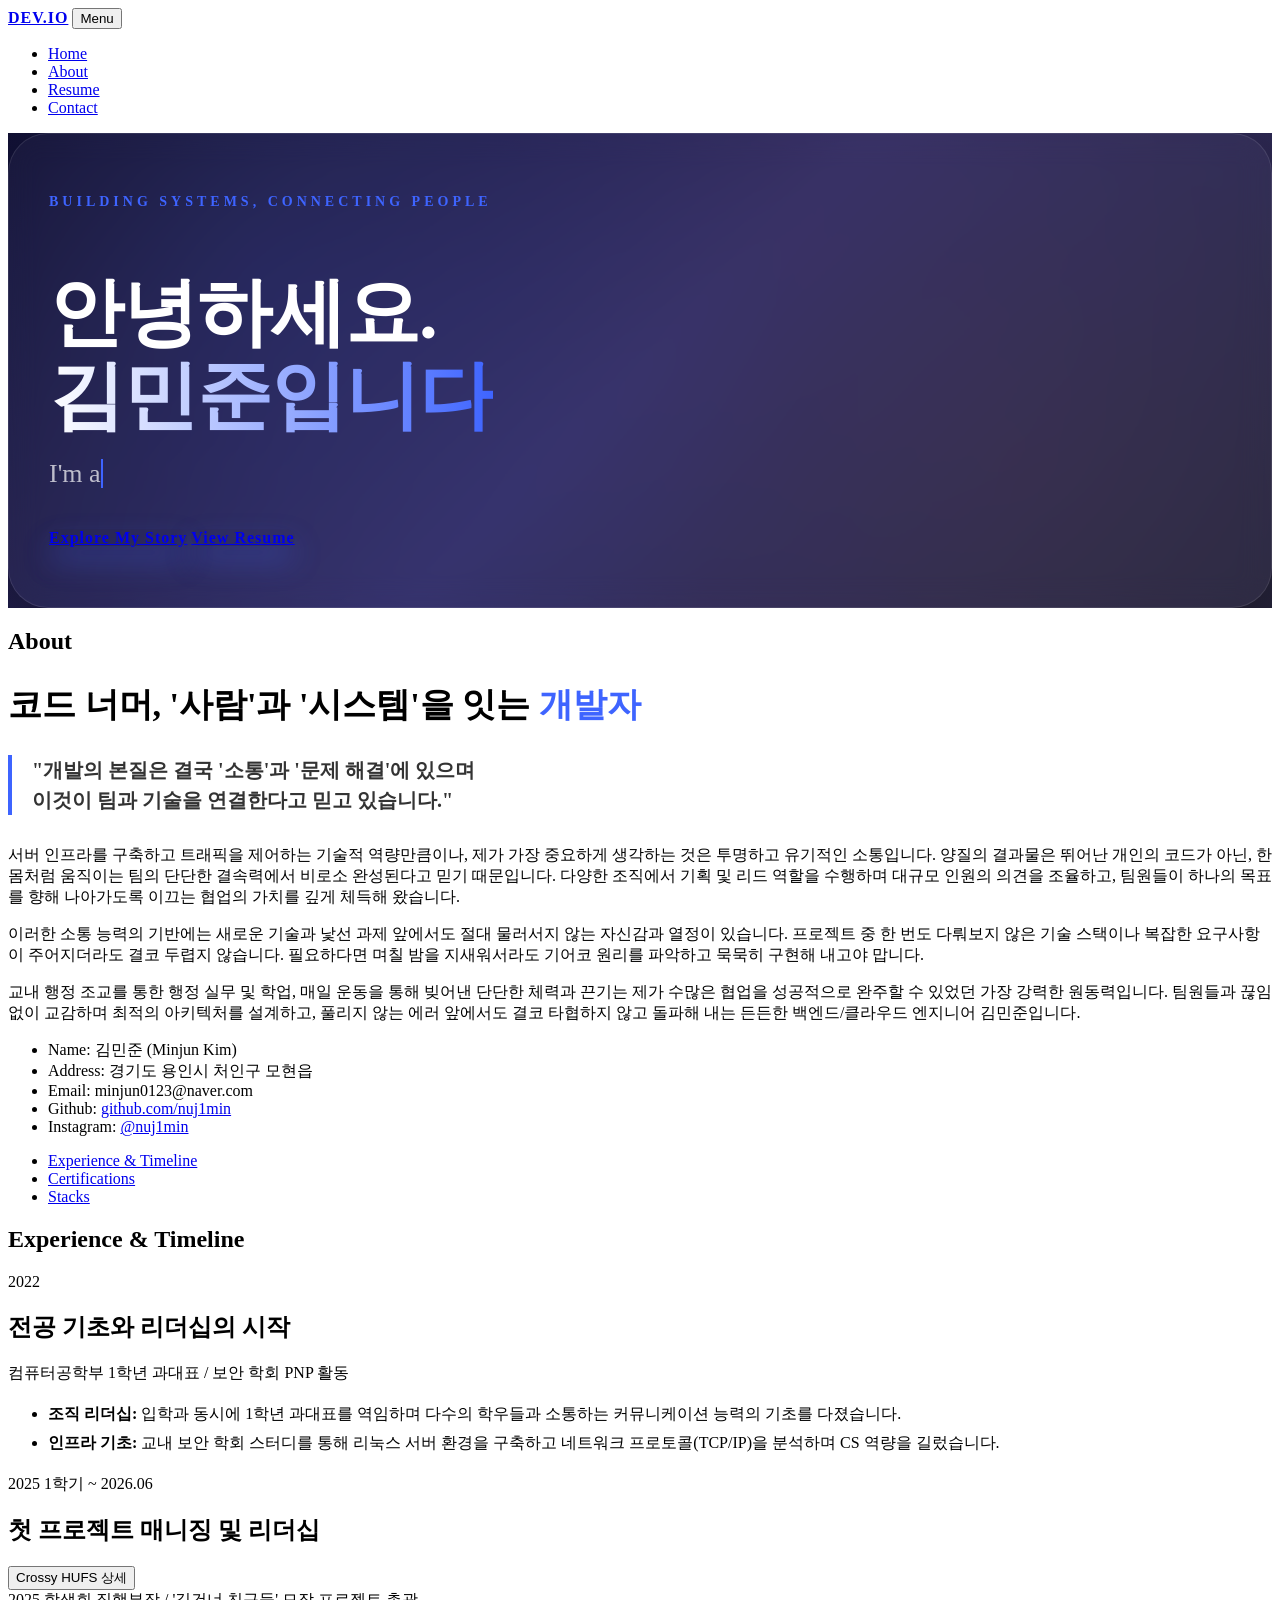
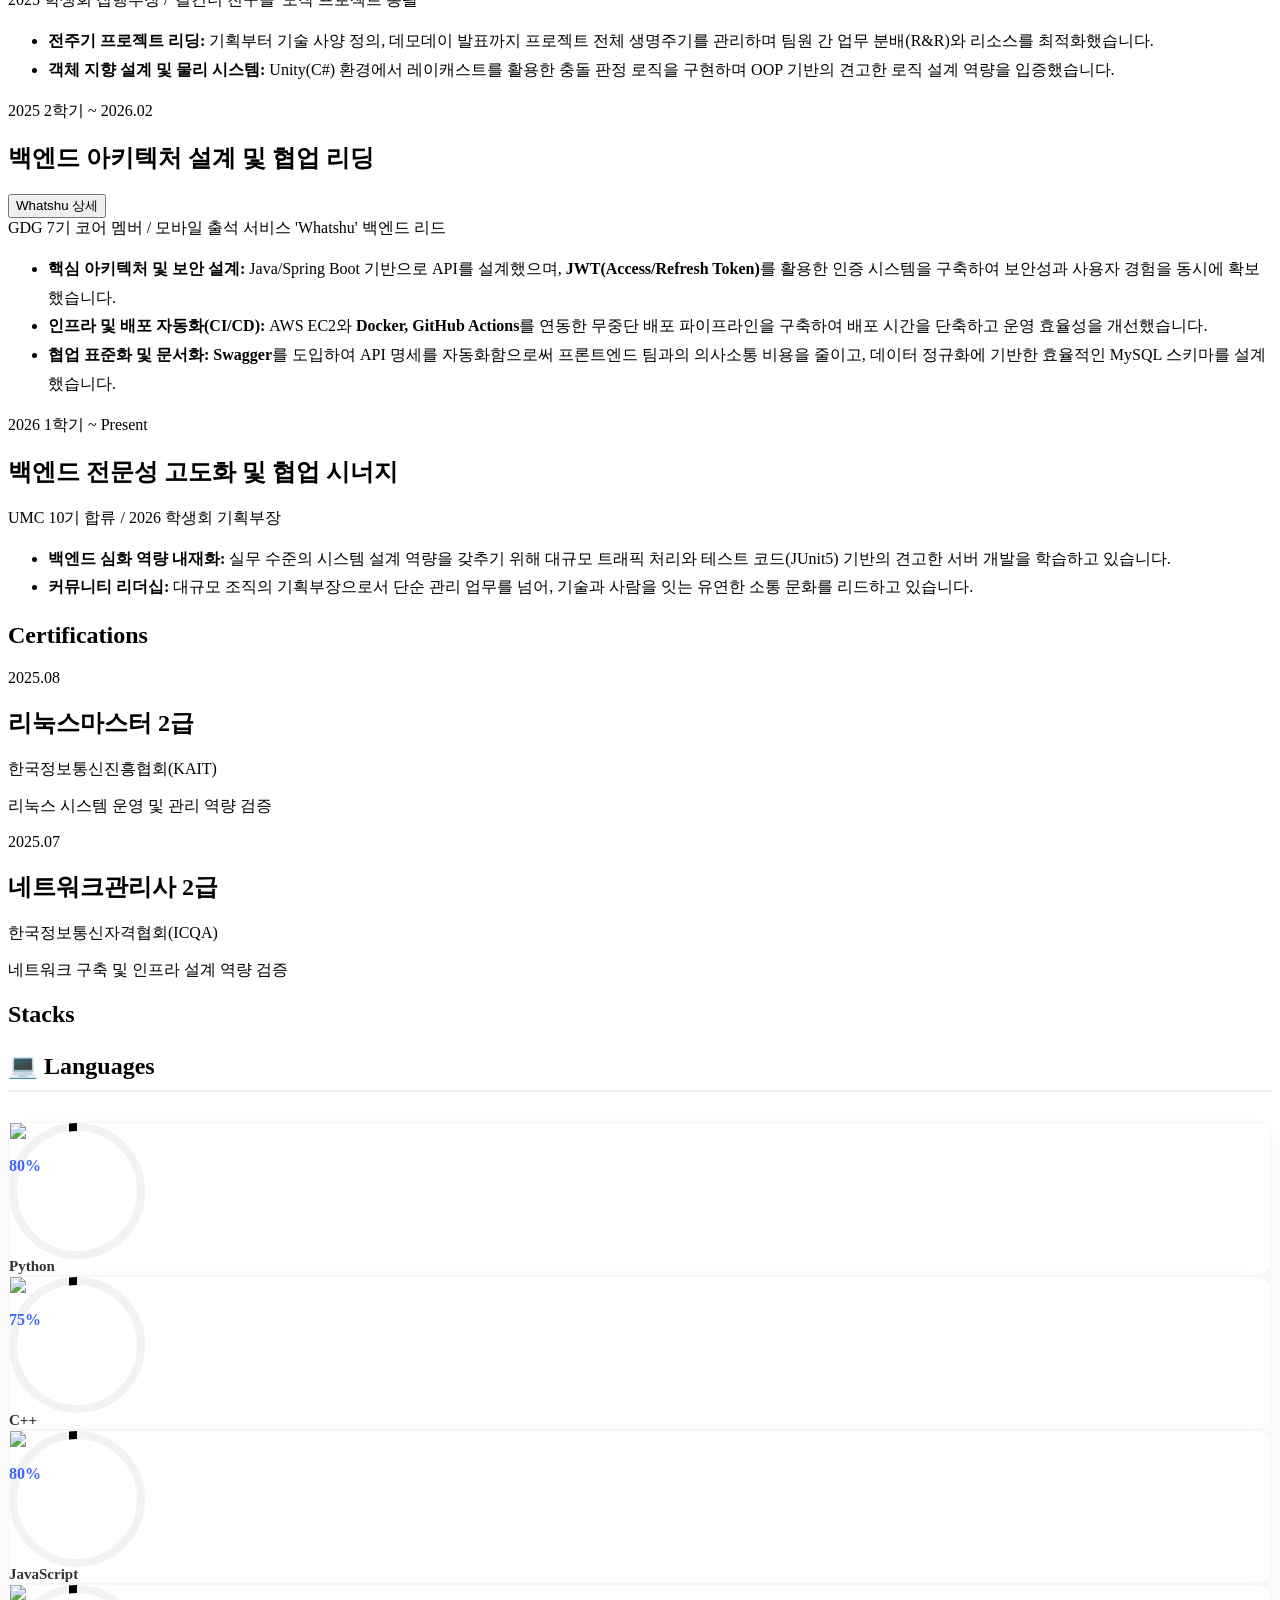
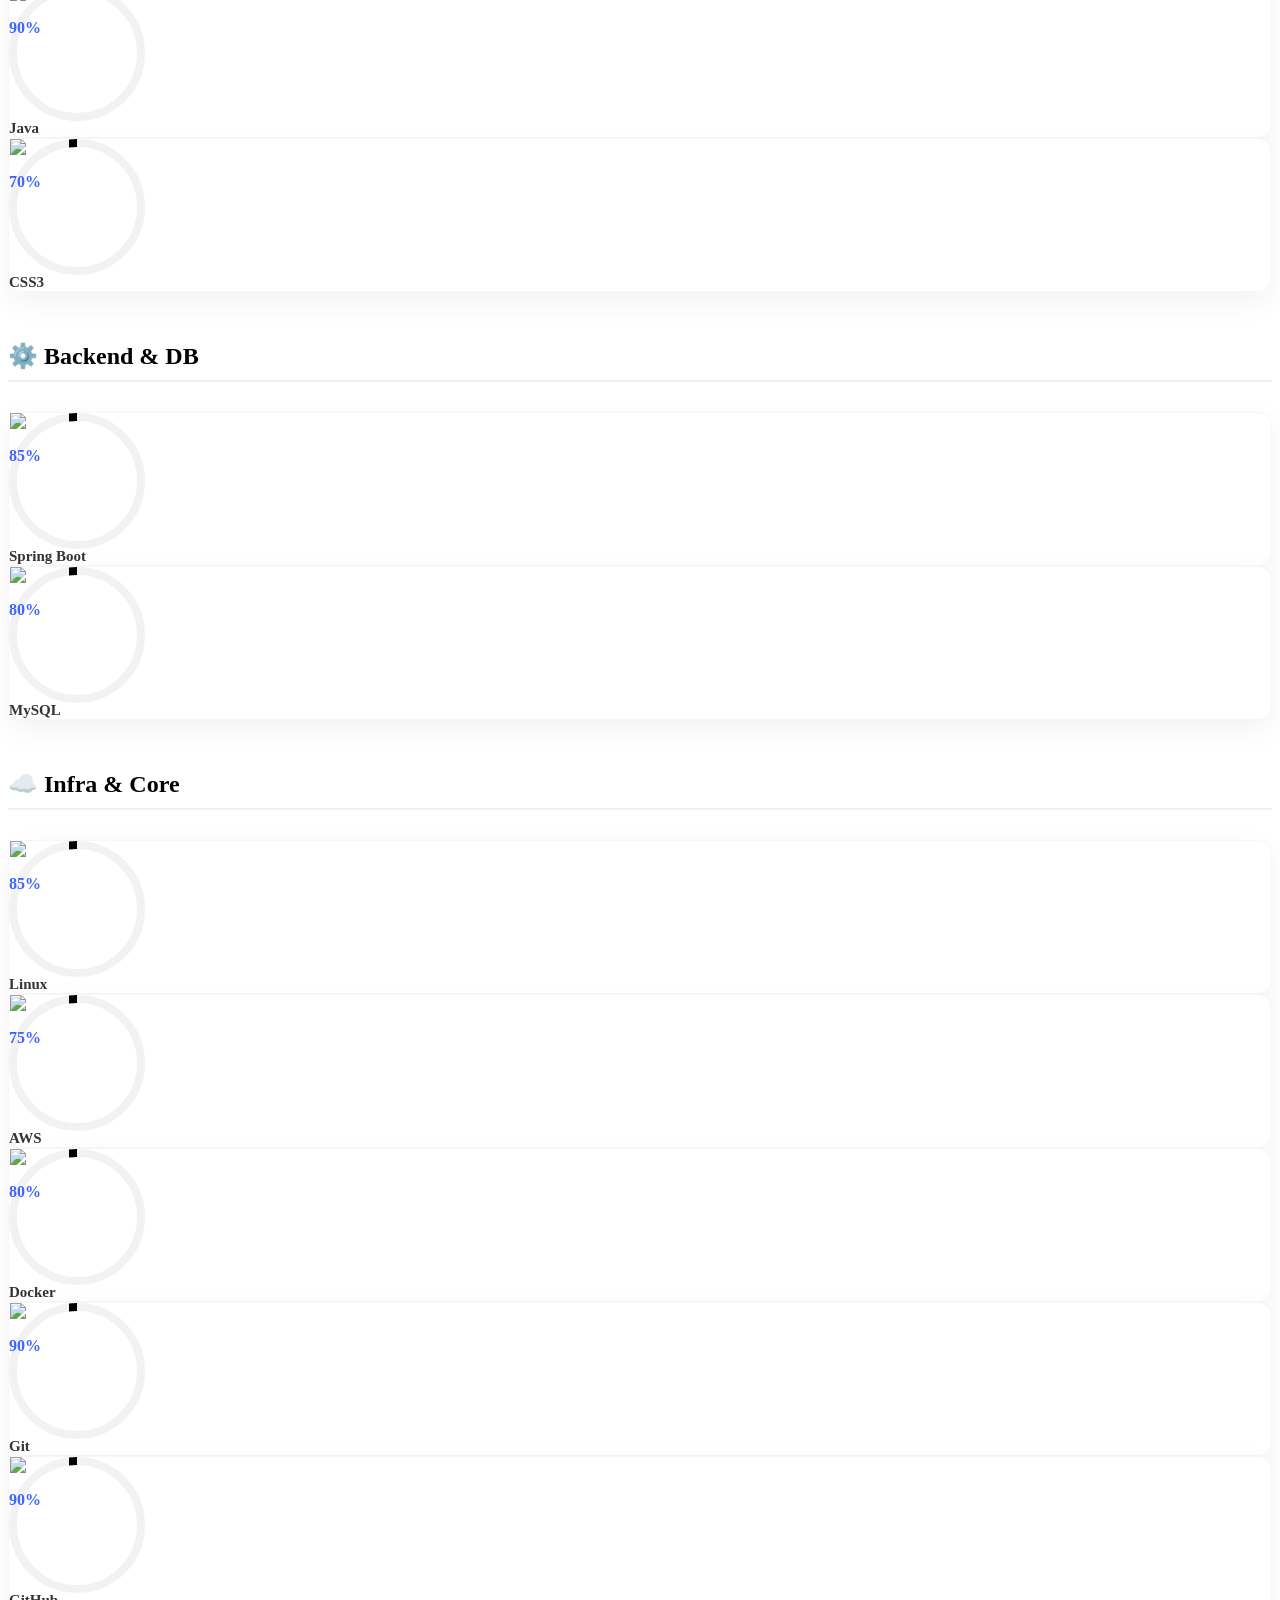
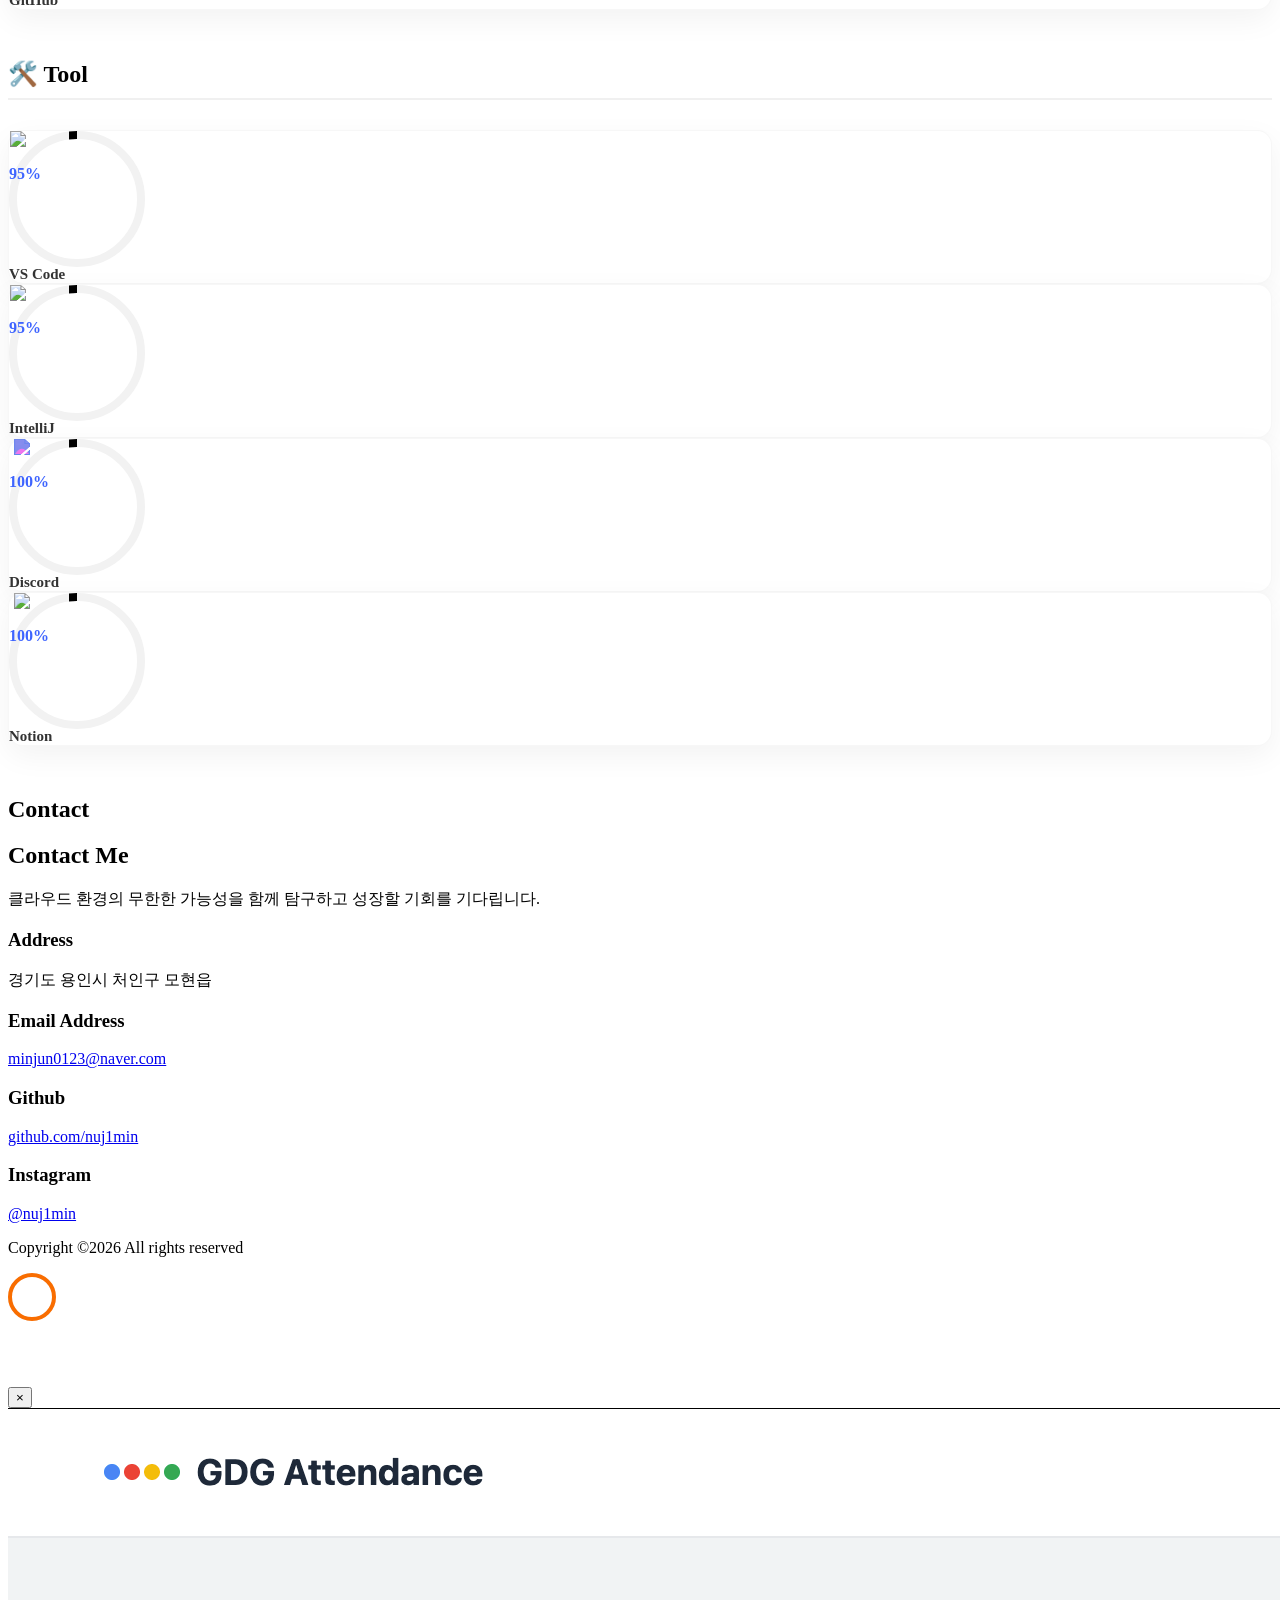
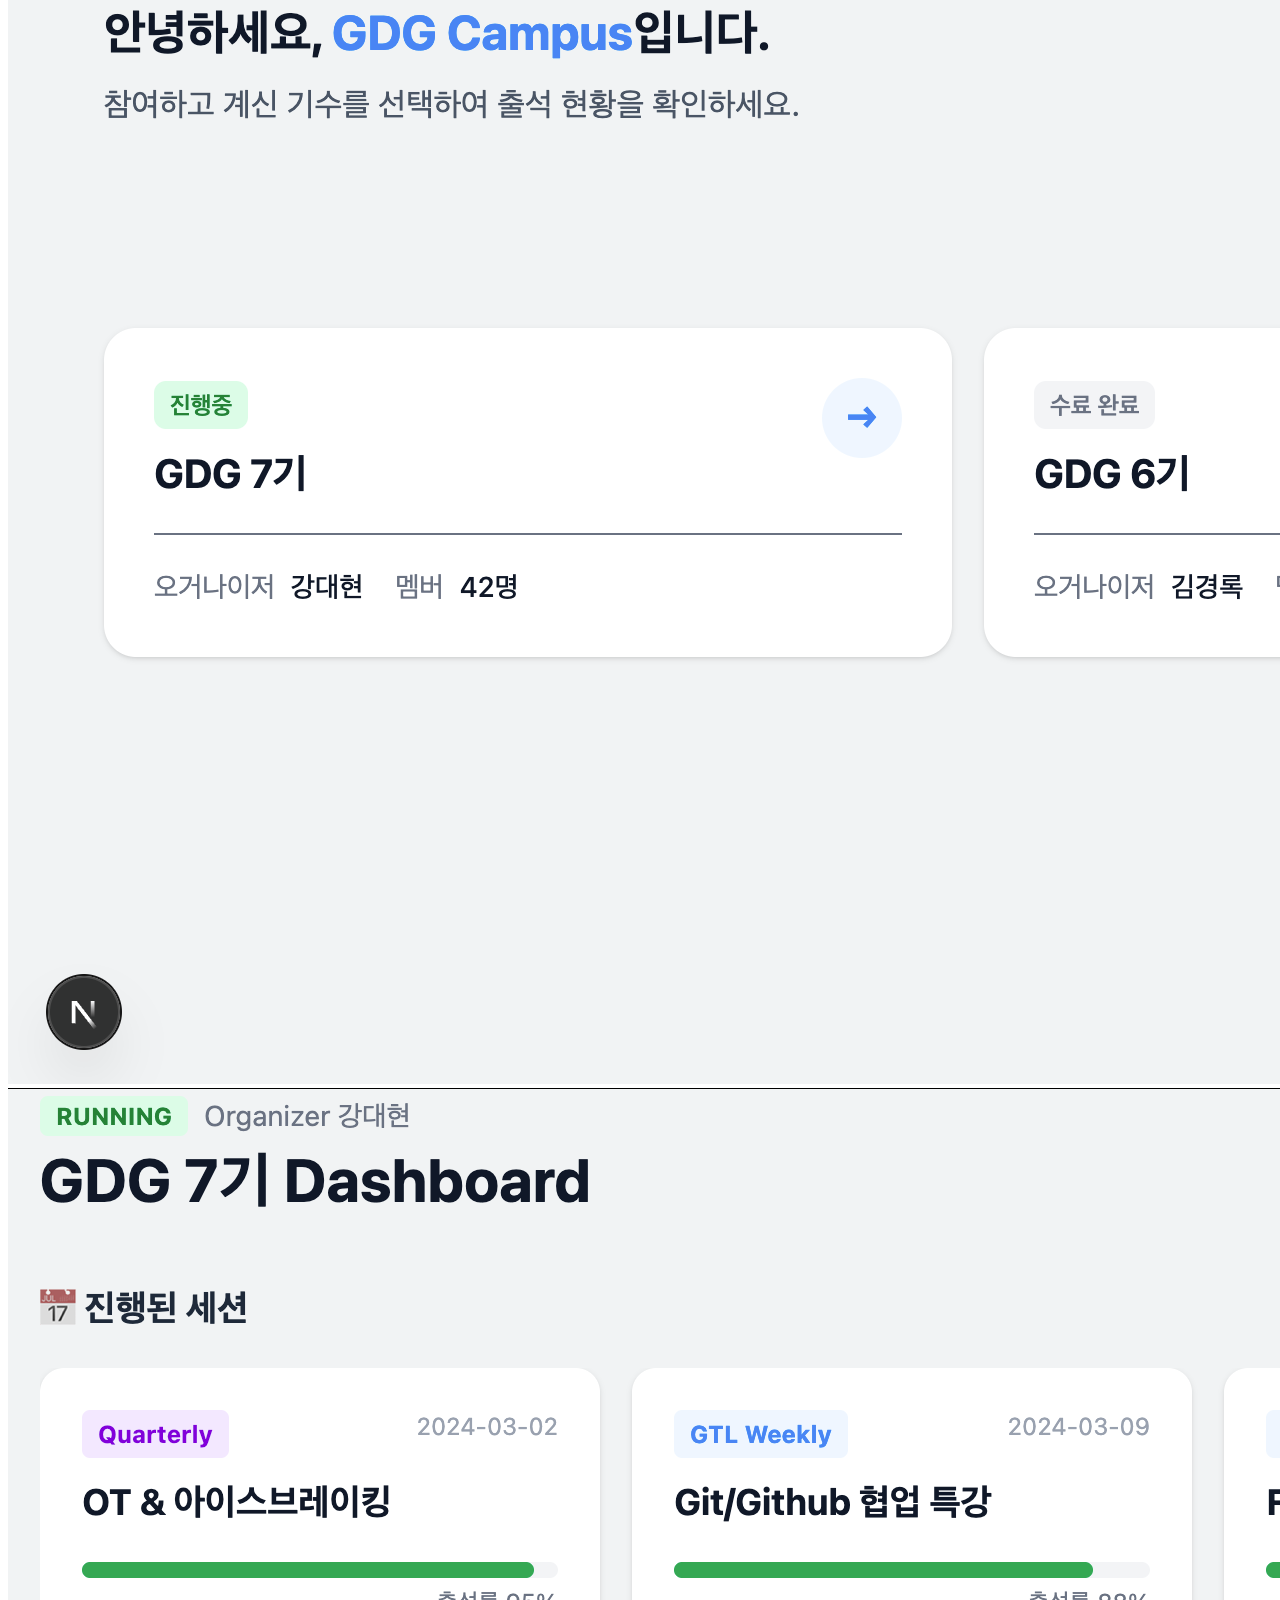
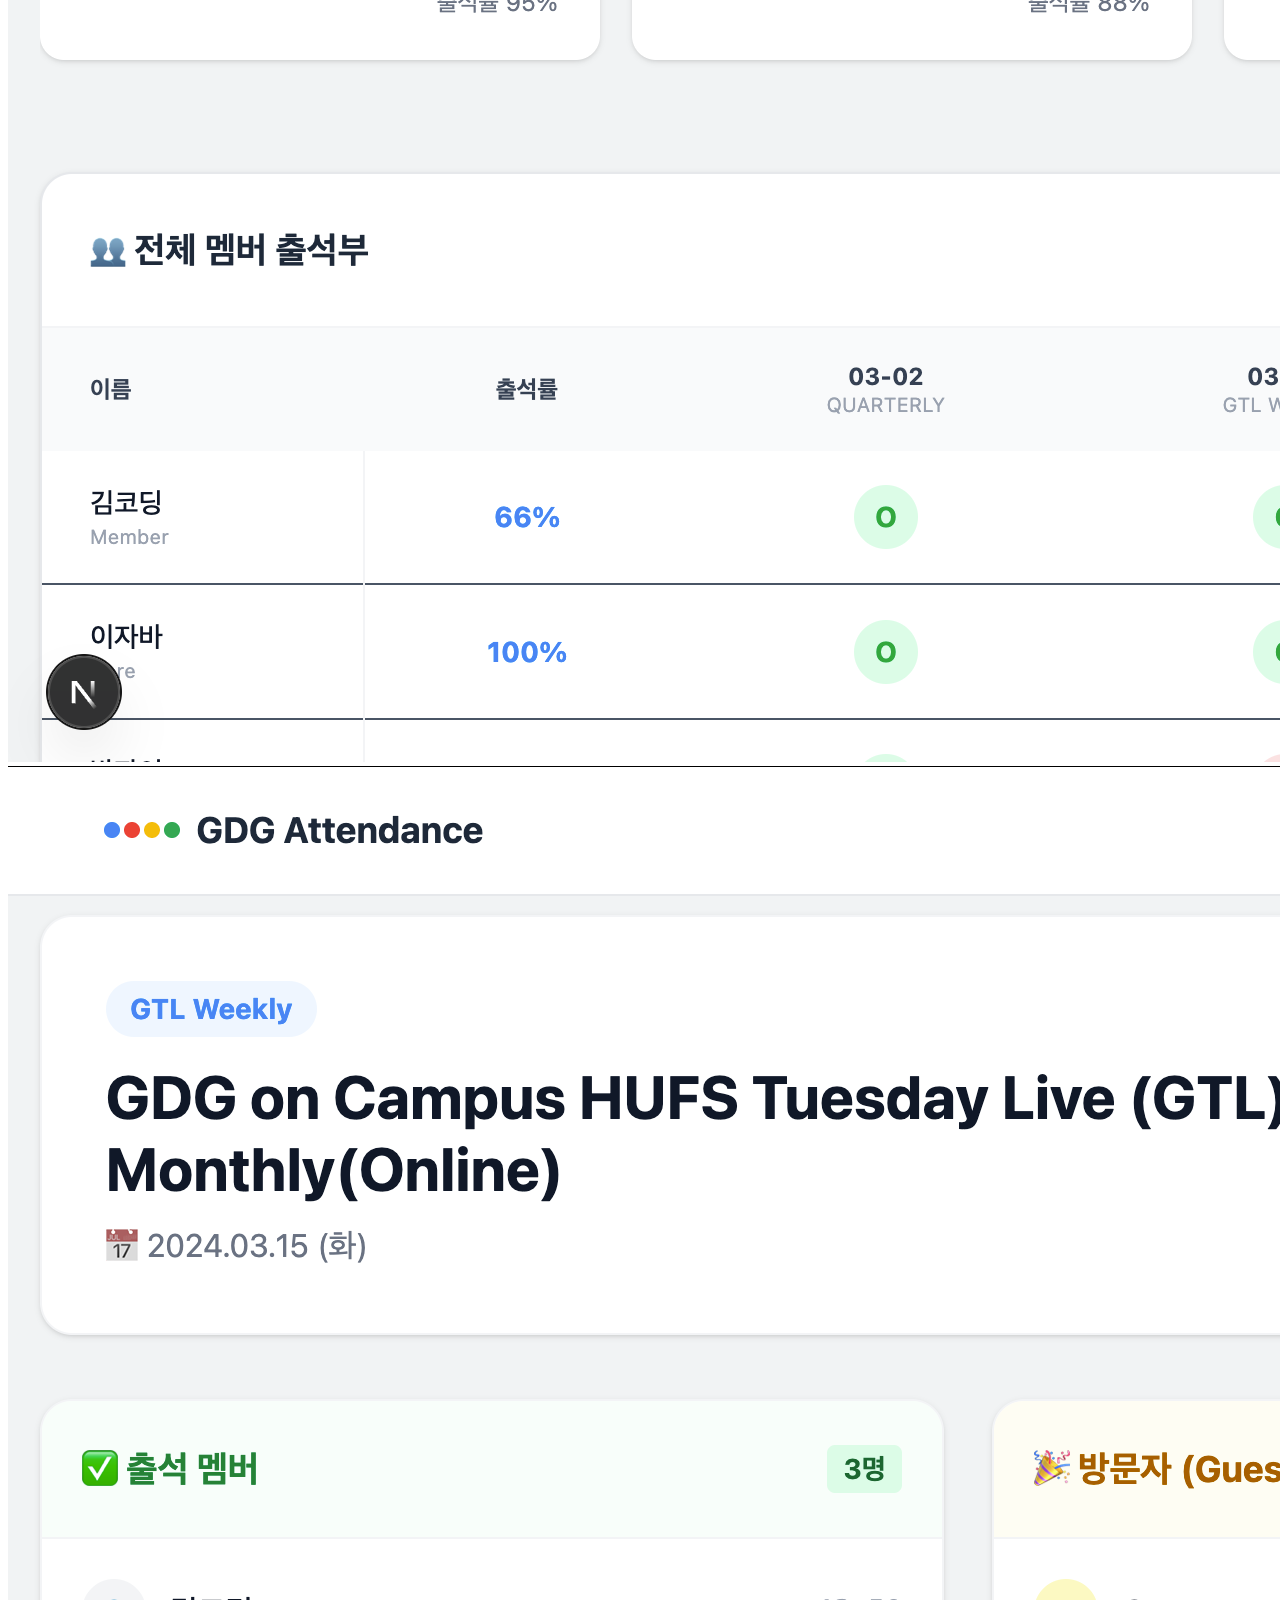
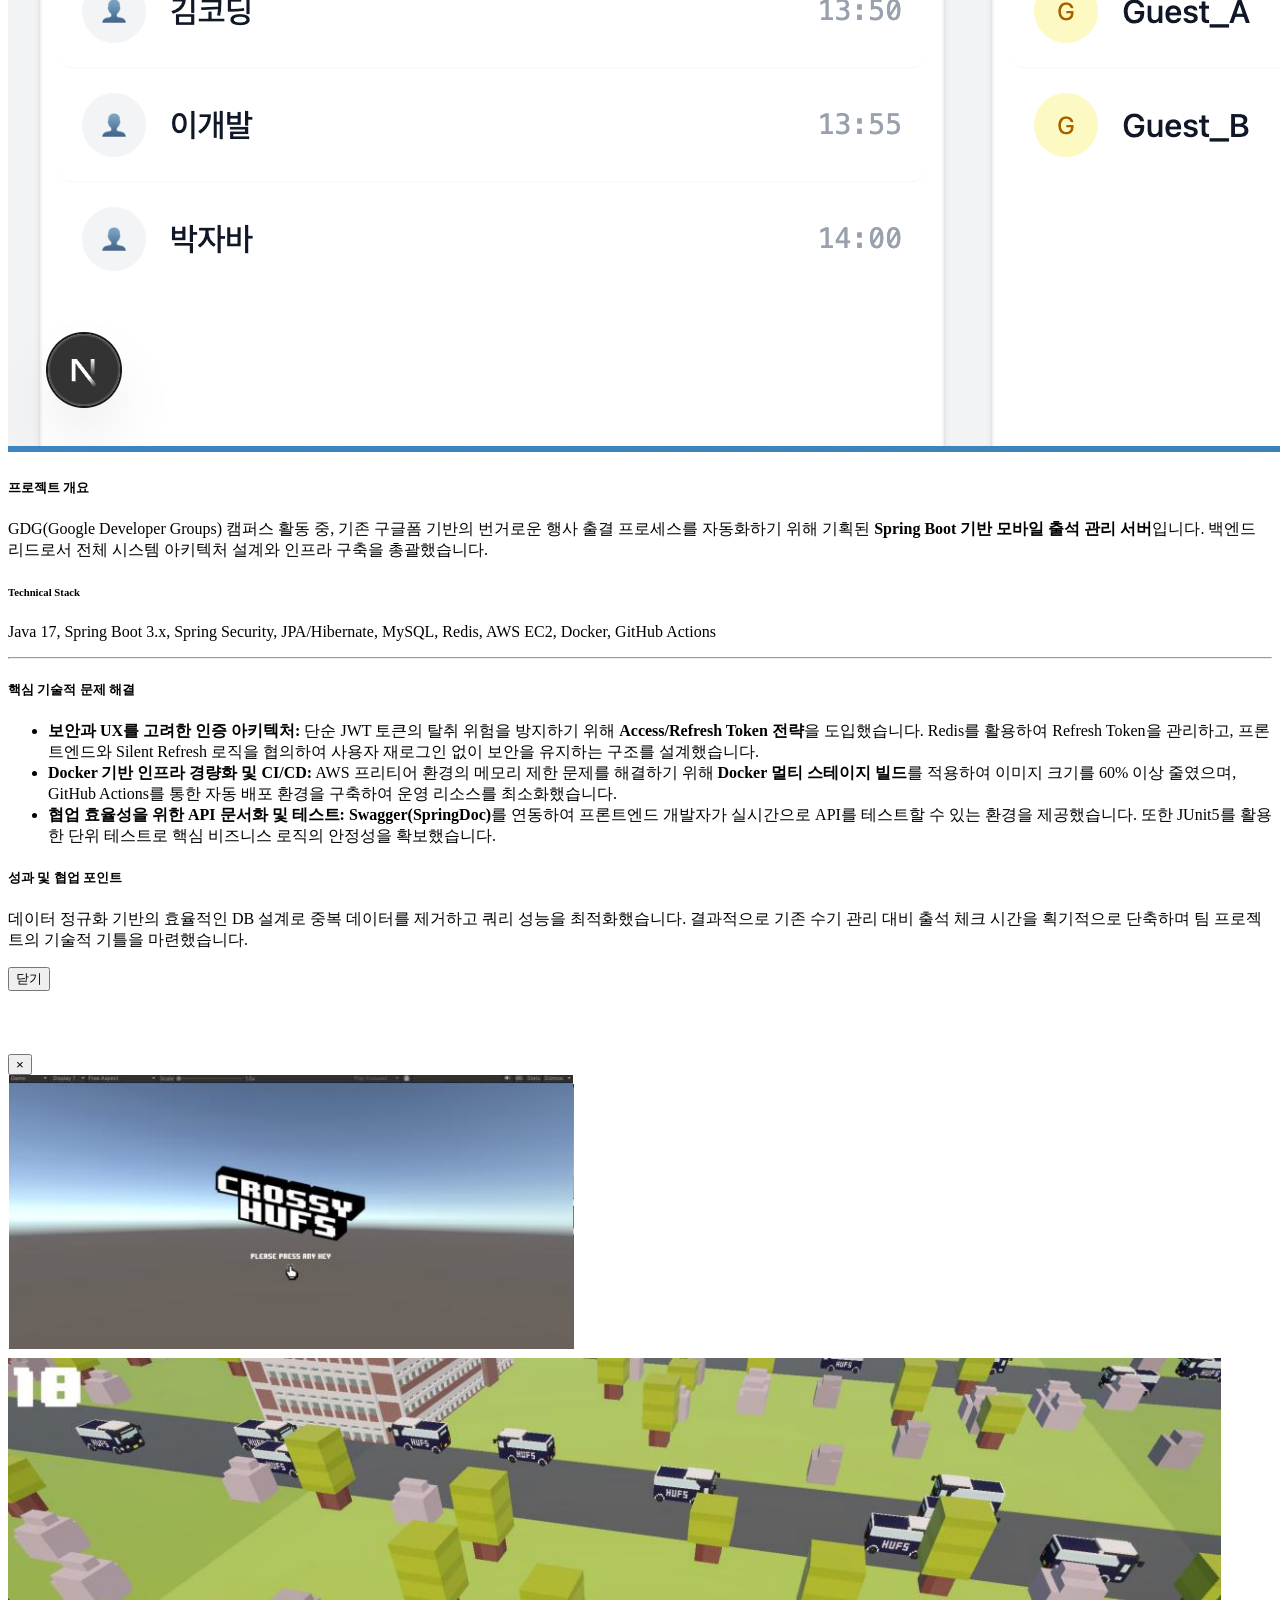
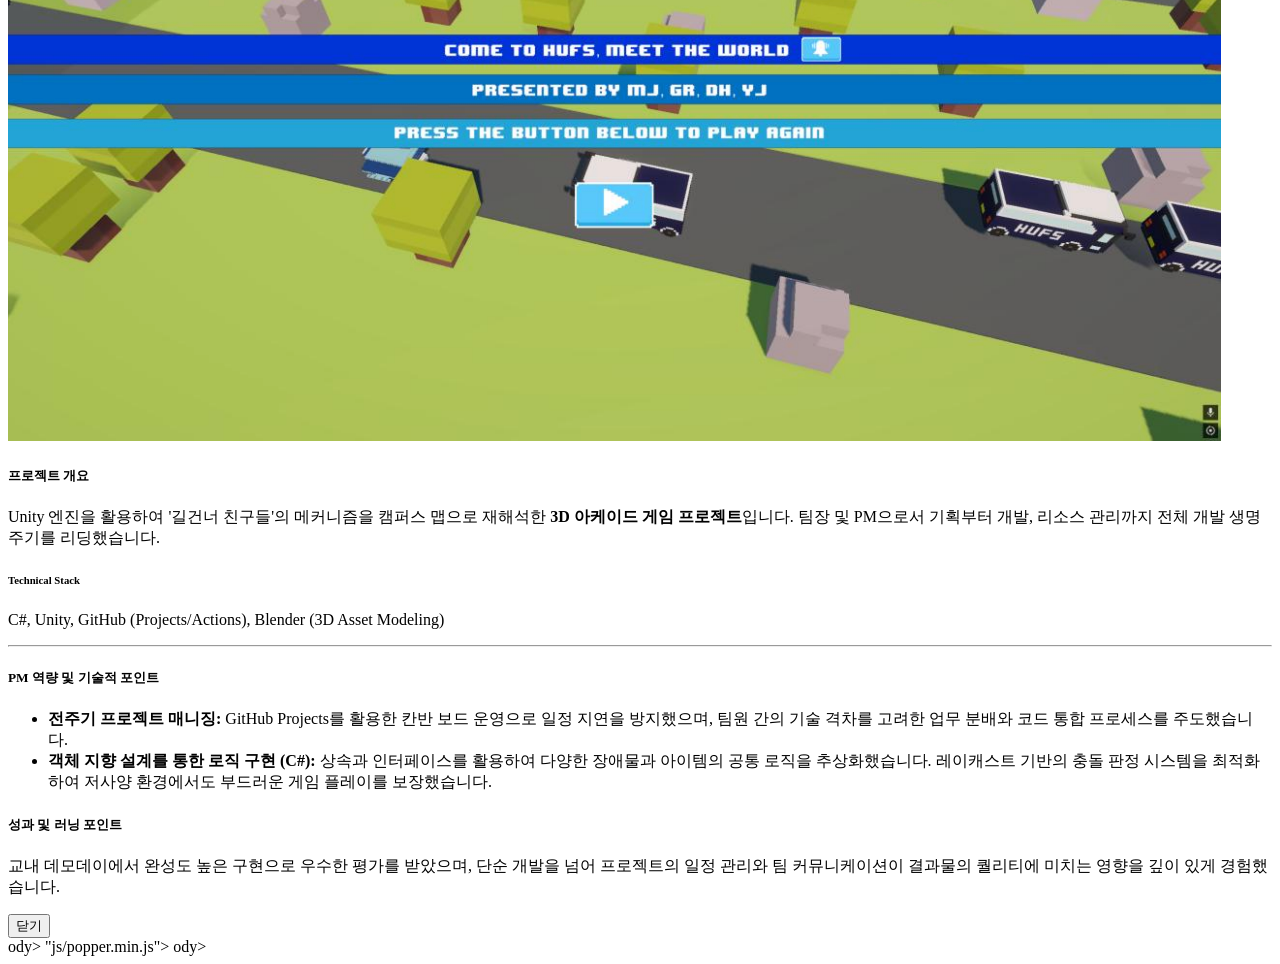
==== commit a562355f: "update: 2026.01 -> 2026 1학기" ====
--- a/index.html
+++ b/index.html
@@ -147,13 +147,13 @@
 							</div>
 						</div>
 
-						<!-- 2025.03 ~ 2025.06 (Crossy HUFS - Project Lead) -->
+						<!-- 2025 1학기 ~ 2025.06 (Crossy HUFS - Project Lead) -->
 						<div class="resume-wrap d-flex ftco-animate">
 							<div class="icon d-flex align-items-center justify-content-center">
 								<span class="flaticon-ideas"></span>
 							</div>
 							<div class="text pl-3">
-								<span class="date">2025 1학기</span>
+								<span class="date">2025 1학기 ~ 2026.06</span>
 								<div class="d-flex align-items-center mb-2">
 									<h2 class="mb-0">첫 프로젝트 매니징 및 리더십</h2>
 									<div class="ml-3">
@@ -190,13 +190,13 @@
 							</div>
 						</div>
 
-						<!-- 2026.01 ~ Present -->
+						<!-- 2026 1학기 ~ Present -->
 						<div class="resume-wrap d-flex ftco-animate">
 							<div class="icon d-flex align-items-center justify-content-center">
 								<span class="flaticon-ideas"></span>
 							</div>
 							<div class="text pl-3">
-								<span class="date">2026.01 ~ Present</span>
+								<span class="date">2026 1학기 ~ Present</span>
 								<h2 class="mb-0">백엔드 전문성 고도화 및 협업 시너지</h2>
 								<span class="position">UMC 10기 합류 / 2026 학생회 기획부장</span>
 								<ul class="text-dark mt-3" style="line-height: 1.8;">
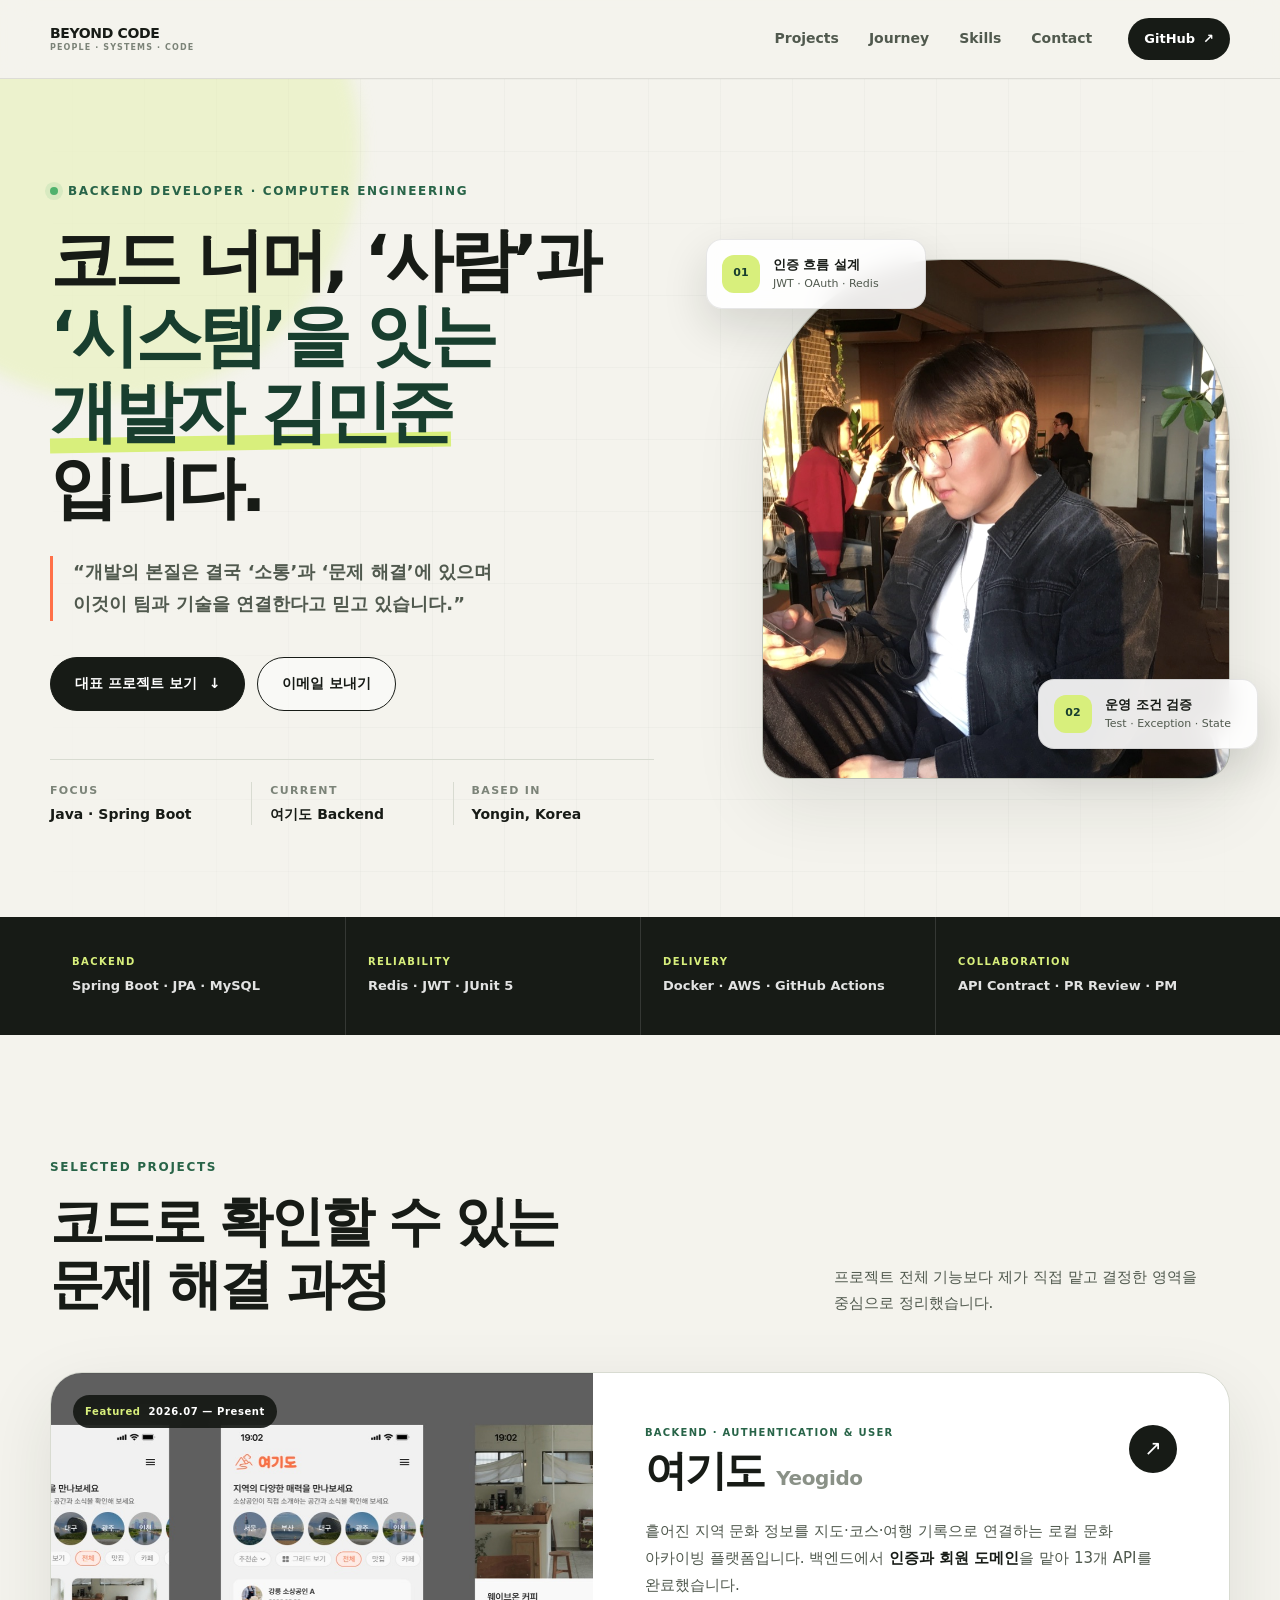
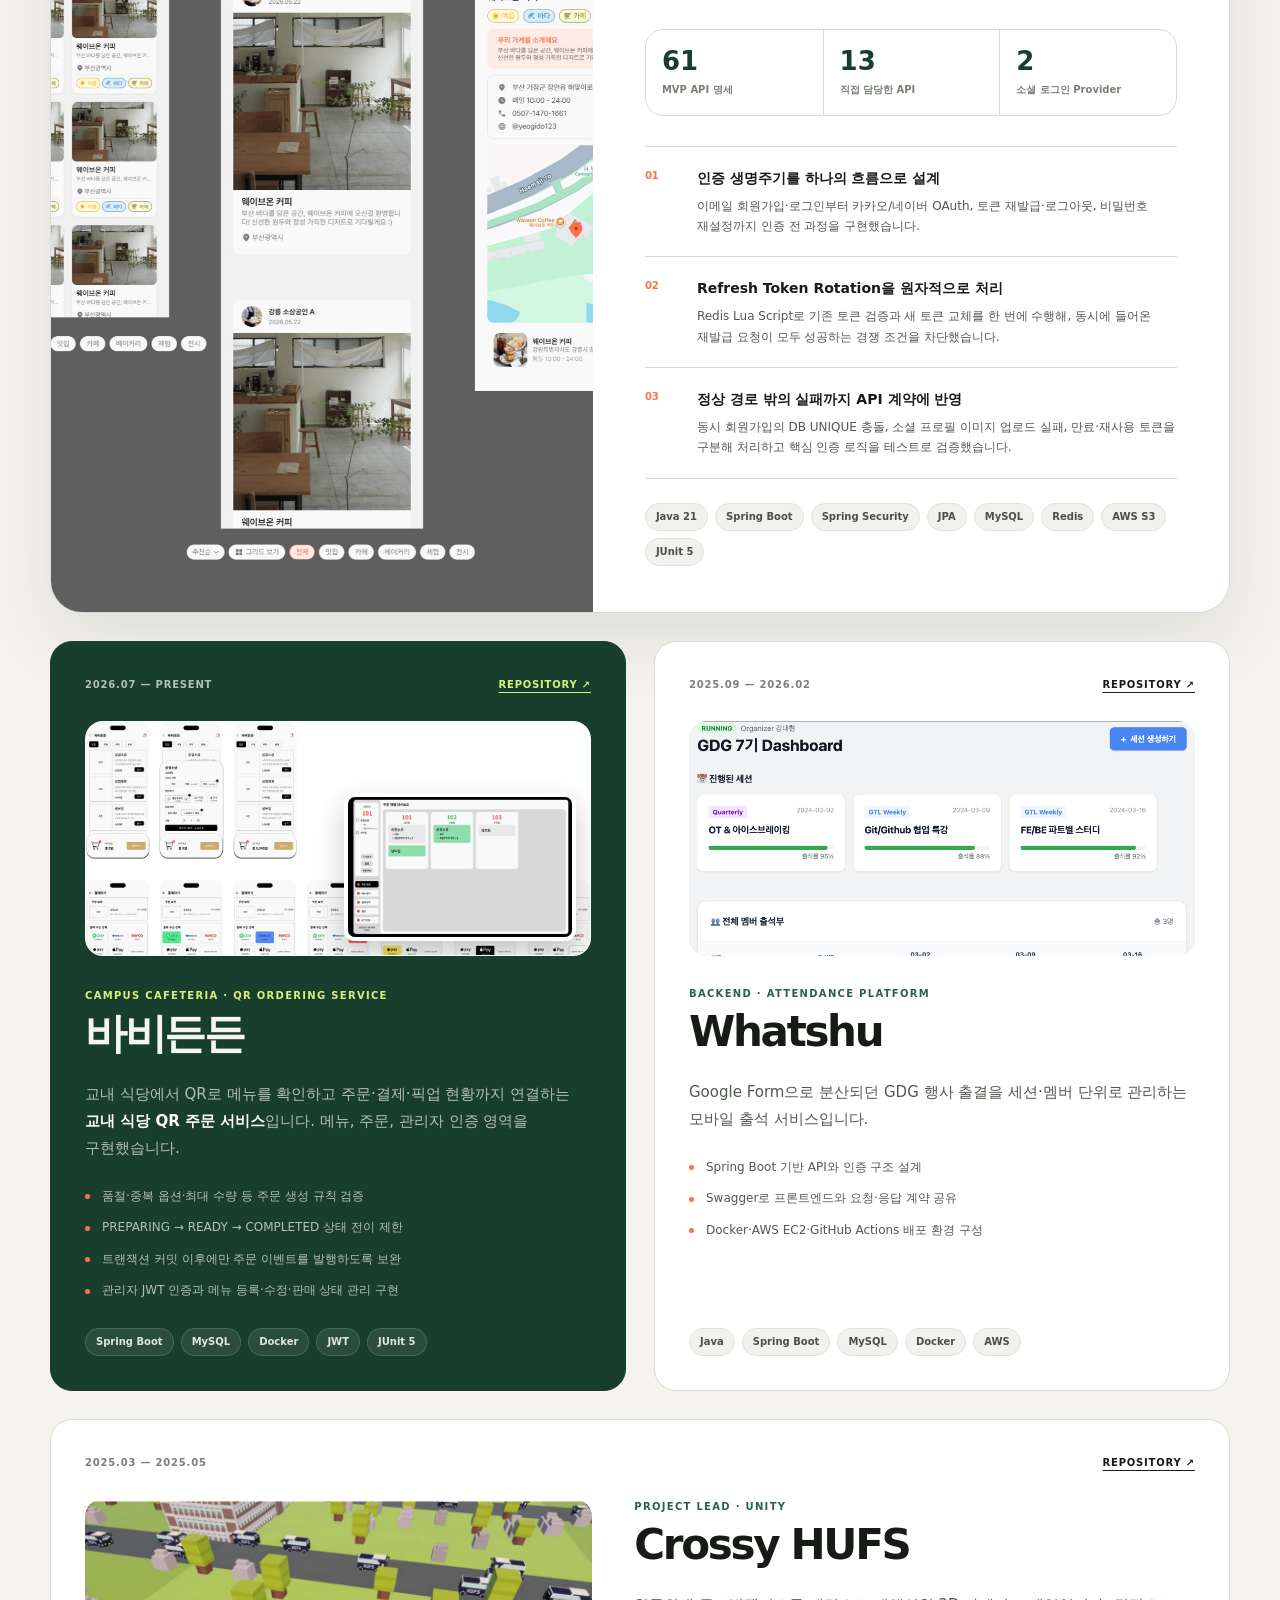
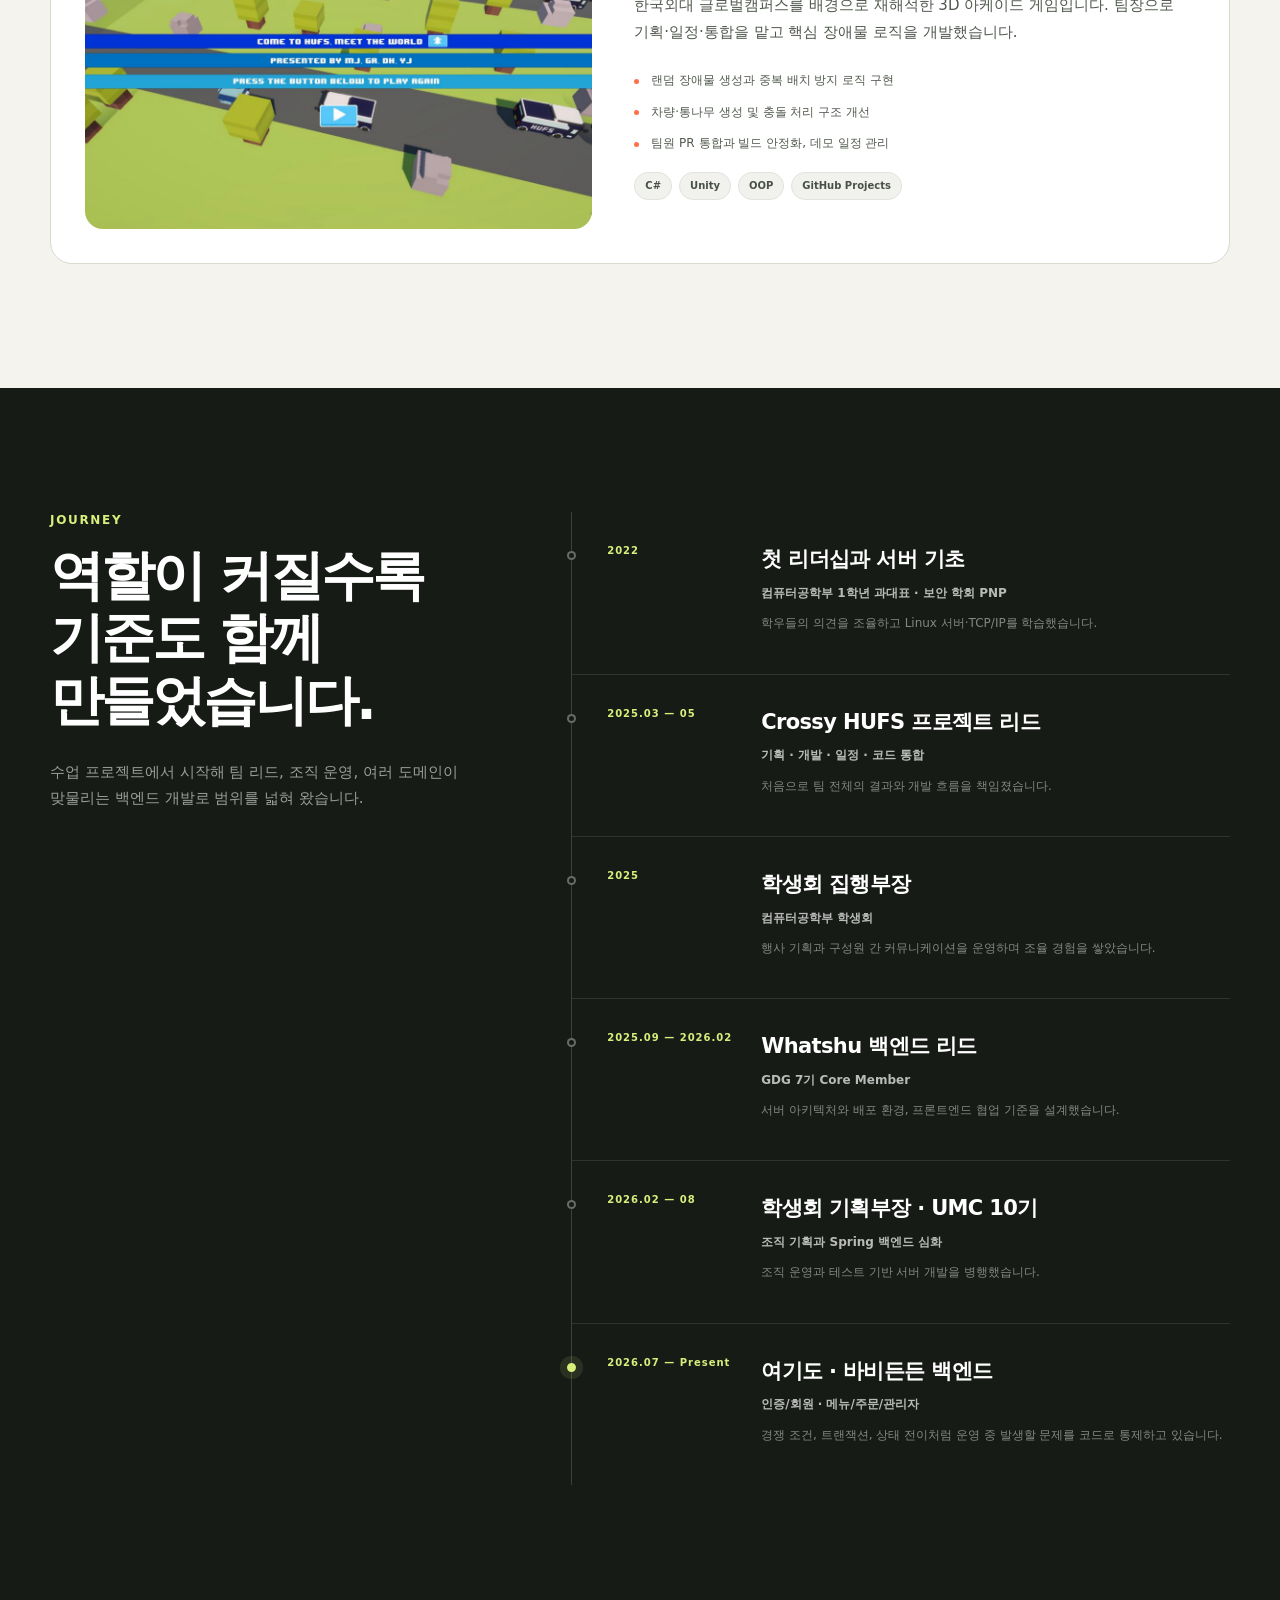
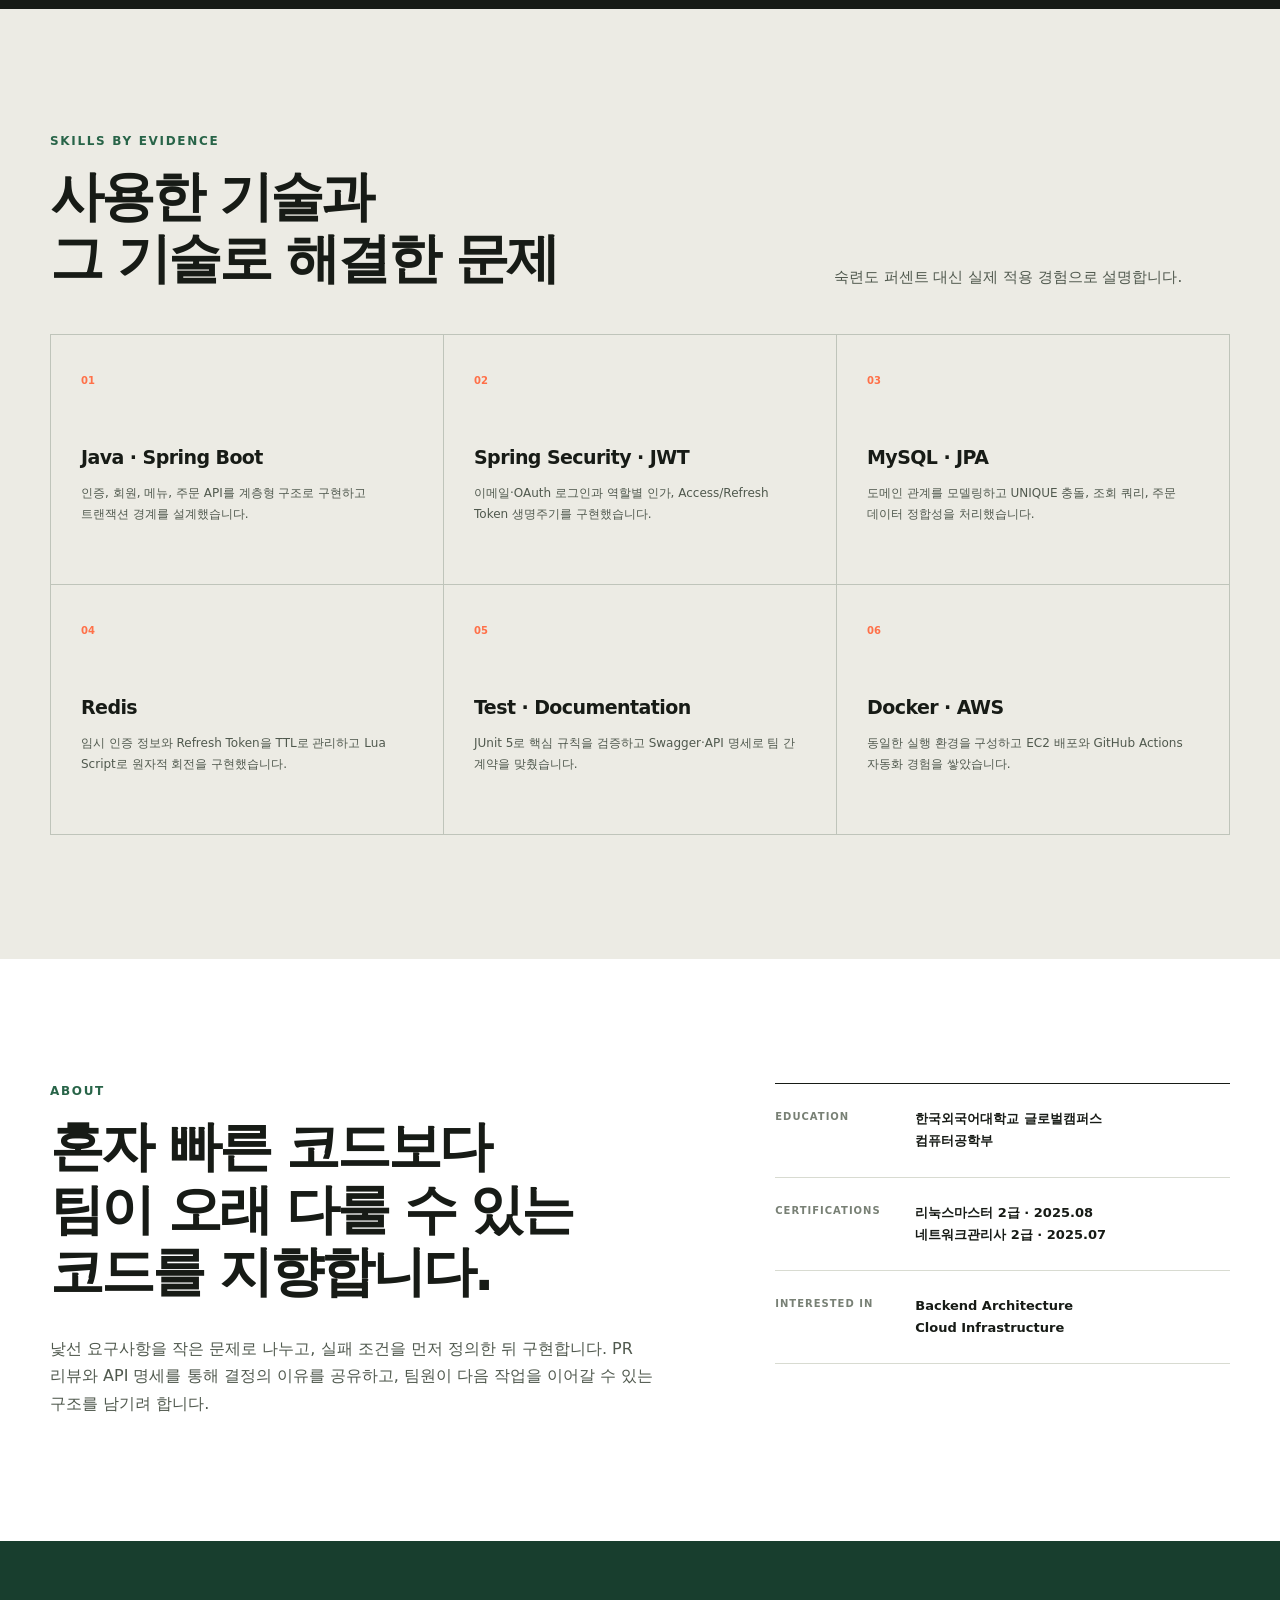
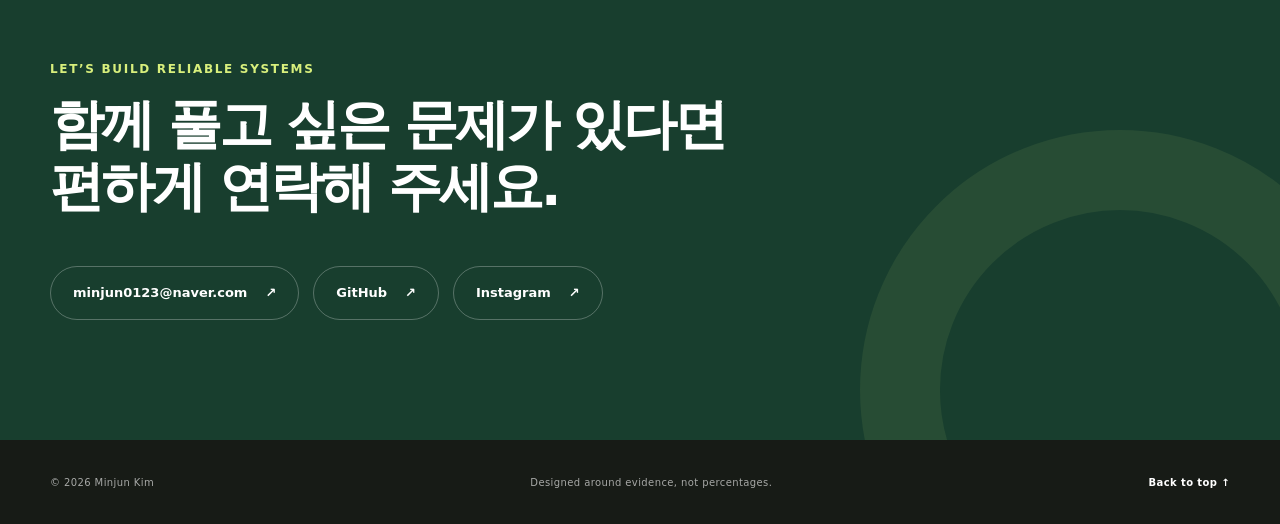
==== commit 46679978: "Revamp backend portfolio" ====
--- a/index.html
+++ b/index.html
@@ -1,769 +1,345 @@
-<!DOCTYPE html>
-<html lang="en">
-
+<!doctype html>
+<html lang="ko">
 <head>
-	<title>개발자 김민준</title>
-	<meta charset="utf-8">
-	<meta name="viewport" content="width=device-width, initial-scale=1, shrink-to-fit=no">
-
-	<!-- Favicon -->
-	<link rel="icon" href="data:image/svg+xml,<svg xmlns=%22http://www.w3.org/2000/svg%22 viewBox=%220 0 100 100%22><text y=%22.9em%22 font-size=%2290%22>🔥</text></svg>">
-
-	<link href="https://fonts.googleapis.com/css?family=Poppins:100,200,300,400,500,600,700,800,900" rel="stylesheet">
-	<link rel="stylesheet" href="css/open-iconic-bootstrap.min.css">
-	<link rel="stylesheet" href="css/animate.css">
-	<link rel="stylesheet" href="css/owl.carousel.min.css">
-	<link rel="stylesheet" href="css/owl.theme.default.min.css">
-	<link rel="stylesheet" href="css/magnific-popup.css">
-	<link rel="stylesheet" href="css/aos.css">
-	<link rel="stylesheet" href="css/ionicons.min.css">
-	<link rel="stylesheet" href="css/flaticon.css">
-	<link rel="stylesheet" href="css/icomoon.css">
-	<link rel="stylesheet" href="css/style.css">
+  <meta charset="utf-8">
+  <meta name="viewport" content="width=device-width, initial-scale=1">
+  <title>김민준 | Backend Developer</title>
+  <meta name="description" content="인증, 주문, 데이터 흐름을 안정적인 서버 구조로 구현하는 백엔드 개발자 김민준의 포트폴리오입니다.">
+  <meta name="theme-color" content="#10130f">
+  <meta property="og:type" content="website">
+  <meta property="og:locale" content="ko_KR">
+  <meta property="og:title" content="김민준 | Backend Developer">
+  <meta property="og:description" content="기능 구현에 그치지 않고, 실패 조건과 운영 흐름까지 설계합니다.">
+  <meta property="og:url" content="https://nuj1min.github.io/">
+  <link rel="canonical" href="https://nuj1min.github.io/">
+  <link rel="icon" href="data:image/svg+xml,<svg xmlns=%22http://www.w3.org/2000/svg%22 viewBox=%220 0 100 100%22><text y=%22.9em%22 font-size=%2290%22>🌱</text></svg>">
+  <link rel="stylesheet" href="css/portfolio.css">
+  <script type="application/ld+json">
+  {
+    "@context": "https://schema.org",
+    "@type": "Person",
+    "name": "김민준",
+    "url": "https://nuj1min.github.io/",
+    "email": "mailto:minjun0123@naver.com",
+    "jobTitle": "Backend Developer",
+    "affiliation": {
+      "@type": "CollegeOrUniversity",
+      "name": "한국외국어대학교"
+    },
+    "sameAs": ["https://github.com/nuj1min"]
+  }
+  </script>
 </head>
-
-<body data-spy="scroll" data-target=".site-navbar-target" data-offset="300">
-
-	<nav class="navbar navbar-expand-lg navbar-dark ftco_navbar ftco-navbar-light site-navbar-target" id="ftco-navbar">
-		<div class="container">
-			<a class="navbar-brand" href="index.html" style="font-weight: 800; letter-spacing: 1px;">DEV.IO</a>
-			<button class="navbar-toggler js-fh5co-nav-toggle fh5co-nav-toggle" type="button" data-toggle="collapse"
-				data-target="#ftco-nav" aria-controls="ftco-nav" aria-expanded="false" aria-label="Toggle navigation">
-				<span class="oi oi-menu"></span> Menu
-			</button>
-
-			<div class="collapse navbar-collapse" id="ftco-nav">
-				<ul class="navbar-nav nav ml-auto">
-					<li class="nav-item"><a href="#home-section" class="nav-link"><span>Home</span></a></li>
-					<li class="nav-item"><a href="#about-section" class="nav-link"><span>About</span></a></li>
-					<li class="nav-item"><a href="#resume-section" class="nav-link"><span>Resume</span></a></li>
-					<li class="nav-item"><a href="#contact-section" class="nav-link"><span>Contact</span></a></li>
-				</ul>
-			</div>
-		</div>
-	</nav>
-
-	<section class="hero-wrap js-fullheight" style="background: linear-gradient(135deg, #0f0c29 0%, #302b63 50%, #24243e 100%); position: relative; overflow: hidden;">
-		<div class="overlay" style="position: absolute; top: 0; left: 0; right: 0; bottom: 0; opacity: 0.4; background: radial-gradient(circle at 20% 30%, rgba(62, 100, 255, 0.3) 0%, transparent 50%), radial-gradient(circle at 80% 70%, rgba(249, 109, 0, 0.1) 0%, transparent 50%);"></div>
-		<div class="container">
-			<div class="row no-gutters slider-text js-fullheight justify-content-center align-items-center">
-				<div class="col-lg-10 col-md-6 ftco-animate d-flex align-items-center">
-					<div class="text text-center" style="background: rgba(255, 255, 255, 0.03); padding: 60px 40px; border-radius: 40px; backdrop-filter: blur(15px); border: 1px solid rgba(255, 255, 255, 0.1); box-shadow: 0 40px 100px rgba(0, 0, 0, 0.4); position: relative; z-index: 1;">
-						<span class="subheading" style="color: #3e64ff; font-weight: 600; letter-spacing: 4px; text-transform: uppercase; margin-bottom: 25px; display: block; font-size: 14px;">Building Systems, Connecting People</span>
-						<h1 style="font-size: clamp(40px, 8vw, 75px); font-weight: 900; color: #fff; margin-bottom: 20px; letter-spacing: -1px; line-height: 1.1;">안녕하세요.<br><span style="background: linear-gradient(to right, #fff, #3e64ff); -webkit-background-clip: text; -webkit-text-fill-color: transparent;">김민준입니다</span></h1>
-						<h2 style="color: rgba(255,255,255,0.7); font-size: clamp(18px, 4vw, 26px); font-weight: 400; margin-bottom: 40px;">I'm a 
-							<span class="txt-rotate" data-period="500"
-								data-rotate='[ "Backend Developer", "Cloud Engineer", "System Architect", "Problem Solver" ]' style="color: #3e64ff; font-weight: 700; border-right: 2px solid #3e64ff;"></span>
-						</h2>
-						<div class="d-flex justify-content-center">
-							<a href="#about-section" class="btn btn-primary px-5 py-3 mx-2" style="border-radius: 50px; font-weight: 700; letter-spacing: 1px; box-shadow: 0 15px 30px rgba(62, 100, 255, 0.3); transition: transform 0.3s ease;">Explore My Story</a>
-							<a href="#resume-section" class="btn btn-primary px-5 py-3 mx-2" style="border-radius: 50px; font-weight: 700; letter-spacing: 1px; box-shadow: 0 15px 30px rgba(62, 100, 255, 0.3); transition: transform 0.3s ease;">View Resume</a>
-						</div>
-					</div>
-				</div>
-			</div>
-		</div>
-		<div class="scroll-down" style="position: absolute; bottom: 30px; left: 50%; transform: translateX(-50%); text-align: center; z-index: 10;">
-			<a href="#about-section" style="color: #fff; font-size: 30px; display: block; animation: bounce 2s infinite;">
-				<span class="ion-ios-arrow-down"></span>
-			</a>
-		</div>
-		<style>
-			@keyframes bounce {
-				0%, 20%, 50%, 80%, 100% {transform: translateY(0);}
-				40% {transform: translateY(-10px);}
-				60% {transform: translateY(-5px);}
-			}
-		</style>
-	</section>
-
-	<section class="ftco-about img ftco-section ftco-no-pt ftco-no-pb" id="about-section">
-		<div class="container">
-			<div class="row d-flex no-gutters">
-				<div class="col-md-6 col-lg-6 d-flex">
-					<div class="img-about img d-flex align-items-stretch">
-						<div class="overlay"></div>
-						<div class="img d-flex align-self-stretch align-items-center"
-							style="background-image:url(images/about.jpeg); border-radius: 20px; box-shadow: 0 20px 40px rgba(0,0,0,0.1);">
-						</div>
-					</div>
-				</div>
-				<div class="col-md-6 col-lg-6 pl-md-5 py-5">
-					<div class="row justify-content-start pb-3">
-						<div class="col-md-12 heading-section ftco-animate">
-							<h1 class="big">About</h1>
-							<h2 class="mb-4" style="font-weight: 700; color: #000; font-size: 34px; line-height: 1.3;">코드 너머, '사람'과 '시스템'을 잇는 <span style="color: #3e64ff; display: inline-block;">개발자</span></h2>
-							<div class="about-intro" style="border-left: 4px solid #3e64ff; padding-left: 20px; margin-bottom: 30px;">
-								<p style="font-size: 20px; color: #333; line-height: 1.5; word-break: keep-all; margin-bottom: 0;">
-									<strong>"개발의 본질은 결국 '소통'과 '문제 해결'에 있으며<br class="d-none d-md-block"> 이것이 팀과 기술을 연결한다고 믿고 있습니다."</strong>
-								</p>
-							</div>
-							<p>서버 인프라를 구축하고 트래픽을 제어하는 기술적 역량만큼이나, 제가 가장 중요하게 생각하는 것은 투명하고 유기적인 소통입니다. 양질의 결과물은 뛰어난 개인의 코드가 아닌, 한 몸처럼 움직이는 팀의 단단한 결속력에서 비로소 완성된다고 믿기 때문입니다. 다양한 조직에서 기획 및 리드 역할을 수행하며 대규모 인원의 의견을 조율하고, 팀원들이 하나의 목표를 향해 나아가도록 이끄는 협업의 가치를 깊게 체득해 왔습니다.</p>
-							<p>이러한 소통 능력의 기반에는 새로운 기술과 낯선 과제 앞에서도 절대 물러서지 않는 자신감과 열정이 있습니다. 프로젝트 중 한 번도 다뤄보지 않은 기술 스택이나 복잡한 요구사항이 주어지더라도 결코 두렵지 않습니다. 필요하다면 며칠 밤을 지새워서라도 기어코 원리를 파악하고 묵묵히 구현해 내고야 맙니다.</p>
-							<p>교내 행정 조교를 통한 행정 실무 및 학업, 매일 운동을 통해 빚어낸 단단한 체력과 끈기는 제가 수많은 협업을 성공적으로 완주할 수 있었던 가장 강력한 원동력입니다. 팀원들과 끊임없이 교감하며 최적의 아키텍처를 설계하고, 풀리지 않는 에러 앞에서도 결코 타협하지 않고 돌파해 내는 든든한 백엔드/클라우드 엔지니어 김민준입니다.</p>
-							<ul class="about-info mt-4 px-md-0 px-2">
-								<li class="d-flex"><span>Name:</span> <span>김민준 (Minjun Kim)</span></li>
-								<li class="d-flex"><span>Address:</span> <span>경기도 용인시 처인구 모현읍</span></li>
-								<li class="d-flex"><span>Email:</span> <span>minjun0123@naver.com</span></li>
-								<li class="d-flex"><span>Github: </span> <span><a href="https://github.com/nuj1min" target="_blank" rel="noopener noreferrer">github.com/nuj1min</a></span></li>
-								<li class="d-flex"><span>Instagram: </span> <span><a href="https://instagram.com/nuj1min" target="_blank" rel="noopener noreferrer">@nuj1min</a></span></li>
-							</ul>
-						</div>
-					</div>
-				</div>
-			</div>
-		</div>
-	</section>
-
-	<section class="ftco-section ftco-no-pb goto-here" id="resume-section">
-		<div class="container">
-			<div class="row">
-				<div class="col-md-3">
-					<nav id="navi">
-						<ul>
-							<li><a href="#page-1">Experience & Timeline</a></li>
-							<li><a href="#page-2">Certifications</a></li>
-							<li><a href="#page-3">Stacks</a></li>
-						</ul>
-					</nav>
-				</div>
-				<div class="col-md-9" id="education-section">
-					<div id="page-1" class="page one">
-						<h2 class="heading">Experience & Timeline</h2>
-						
-						<!-- 2022 -->
-						<div class="resume-wrap d-flex ftco-animate">
-							<div class="icon d-flex align-items-center justify-content-center">
-								<span class="flaticon-ideas"></span>
-							</div>
-							<div class="text pl-3">
-								<span class="date">2022</span>
-								<h2>전공 기초와 리더십의 시작</h2>
-								<span class="position">컴퓨터공학부 1학년 과대표 / 보안 학회 PNP 활동</span>
-								<ul class="text-dark mt-3" style="line-height: 1.8;">
-									<li><strong>조직 리더십:</strong> 입학과 동시에 1학년 과대표를 역임하며 다수의 학우들과 소통하는 커뮤니케이션 능력의 기초를 다졌습니다.</li>
-									<li><strong>인프라 기초:</strong> 교내 보안 학회 스터디를 통해 리눅스 서버 환경을 구축하고 네트워크 프로토콜(TCP/IP)을 분석하며 CS 역량을 길렀습니다.</li>
-								</ul>
-							</div>
-						</div>
-
-						<!-- 2025 1학기 ~ 2025.06 (Crossy HUFS - Project Lead) -->
-						<div class="resume-wrap d-flex ftco-animate">
-							<div class="icon d-flex align-items-center justify-content-center">
-								<span class="flaticon-ideas"></span>
-							</div>
-							<div class="text pl-3">
-								<span class="date">2025 1학기 ~ 2026.06</span>
-								<div class="d-flex align-items-center mb-2">
-									<h2 class="mb-0">첫 프로젝트 매니징 및 리더십</h2>
-									<div class="ml-3">
-										<button type="button" class="btn btn-primary btn-sm py-1 px-2" data-toggle="modal" data-target="#crossyRoadModal">Crossy HUFS 상세</button>
-									</div>
-								</div>
-								<span class="position">2025 학생회 집행부장 / '길건너 친구들' 모작 프로젝트 총괄</span>
-								<ul class="text-dark mt-3" style="line-height: 1.8;">
-									<li><strong>전주기 프로젝트 리딩:</strong> 기획부터 기술 사양 정의, 데모데이 발표까지 프로젝트 전체 생명주기를 관리하며 팀원 간 업무 분배(R&R)와 리소스를 최적화했습니다.</li>
-									<li><strong>객체 지향 설계 및 물리 시스템:</strong> Unity(C#) 환경에서 레이캐스트를 활용한 충돌 판정 로직을 구현하며 OOP 기반의 견고한 로직 설계 역량을 입증했습니다.</li>
-								</ul>
-							</div>
-						</div>
-
-						<!-- 2025.09 ~ 2026.02 (Whatshu - Backend Lead) -->
-						<div class="resume-wrap d-flex ftco-animate">
-							<div class="icon d-flex align-items-center justify-content-center">
-								<span class="flaticon-ideas"></span>
-							</div>
-							<div class="text pl-3">
-								<span class="date">2025 2학기 ~ 2026.02</span>
-								<div class="d-flex align-items-center mb-2">
-									<h2 class="mb-0">백엔드 아키텍처 설계 및 협업 리딩</h2>
-									<div class="ml-3">
-										<button type="button" class="btn btn-primary btn-sm py-1 px-2" data-toggle="modal" data-target="#whatshuModal">Whatshu 상세</button>
-									</div>
-								</div>
-								<span class="position">GDG 7기 코어 멤버 / 모바일 출석 서비스 'Whatshu' 백엔드 리드</span>
-								<ul class="text-dark mt-3" style="line-height: 1.8;">
-									<li><strong>핵심 아키텍처 및 보안 설계:</strong> Java/Spring Boot 기반으로 API를 설계했으며, <strong>JWT(Access/Refresh Token)</strong>를 활용한 인증 시스템을 구축하여 보안성과 사용자 경험을 동시에 확보했습니다.</li>
-									<li><strong>인프라 및 배포 자동화(CI/CD):</strong> AWS EC2와 <strong>Docker, GitHub Actions</strong>를 연동한 무중단 배포 파이프라인을 구축하여 배포 시간을 단축하고 운영 효율성을 개선했습니다.</li>
-									<li><strong>협업 표준화 및 문서화:</strong> <strong>Swagger</strong>를 도입하여 API 명세를 자동화함으로써 프론트엔드 팀과의 의사소통 비용을 줄이고, 데이터 정규화에 기반한 효율적인 MySQL 스키마를 설계했습니다.</li>
-								</ul>
-							</div>
-						</div>
-
-						<!-- 2026 1학기 ~ Present -->
-						<div class="resume-wrap d-flex ftco-animate">
-							<div class="icon d-flex align-items-center justify-content-center">
-								<span class="flaticon-ideas"></span>
-							</div>
-							<div class="text pl-3">
-								<span class="date">2026 1학기 ~ Present</span>
-								<h2 class="mb-0">백엔드 전문성 고도화 및 협업 시너지</h2>
-								<span class="position">UMC 10기 합류 / 2026 학생회 기획부장</span>
-								<ul class="text-dark mt-3" style="line-height: 1.8;">
-									<li><strong>백엔드 심화 역량 내재화:</strong> 실무 수준의 시스템 설계 역량을 갖추기 위해 대규모 트래픽 처리와 테스트 코드(JUnit5) 기반의 견고한 서버 개발을 학습하고 있습니다.</li>
-									<li><strong>커뮤니티 리더십:</strong> 대규모 조직의 기획부장으로서 단순 관리 업무를 넘어, 기술과 사람을 잇는 유연한 소통 문화를 리드하고 있습니다.</li>
-								</ul>
-							</div>
-						</div>
-					</div>
-
-					<div id="page-2" class="page two">
-						<h2 class="heading">Certifications</h2>
-						<div class="row">
-							<div class="col-md-6">
-								<div class="resume-wrap d-flex ftco-animate">
-									<div class="icon d-flex align-items-center justify-content-center">
-										<span class="flaticon-ideas"></span>
-									</div>
-									<div class="text pl-3">
-										<span class="date">2025.08</span>
-										<h2>리눅스마스터 2급</h2>
-										<span class="position">한국정보통신진흥협회(KAIT)</span>
-										<p>리눅스 시스템 운영 및 관리 역량 검증</p>
-									</div>
-								</div>
-							</div>
-							<div class="col-md-6">
-								<div class="resume-wrap d-flex ftco-animate">
-									<div class="icon d-flex align-items-center justify-content-center">
-										<span class="flaticon-ideas"></span>
-									</div>
-									<div class="text pl-3">
-										<span class="date">2025.07</span>
-										<h2>네트워크관리사 2급</h2>
-										<span class="position">한국정보통신자격협회(ICQA)</span>
-										<p>네트워크 구축 및 인프라 설계 역량 검증</p>
-									</div>
-								</div>
-							</div>
-						</div>
-					</div>
-
-					<div id="page-3" class="page three">
-						<h2 class="heading">Stacks</h2>
-						
-						<style>
-							.stack-category { margin-bottom: 50px; }
-							.stack-category-title { font-size: 24px; font-weight: 800; color: #000; margin-bottom: 30px; padding-bottom: 10px; border-bottom: 2px solid #f0f0f0; }
-							.stack-card { background: #fff; border-radius: 15px; box-shadow: 0 10px 30px rgba(0,0,0,0.05); transition: transform 0.3s ease; height: 100%; border: 1px solid rgba(0,0,0,0.03); }
-							.stack-card:hover { transform: translateY(-5px); box-shadow: 0 15px 40px rgba(0,0,0,0.1); }
-							
-							/* Circular Progress Fix */
-							.progress.mx-auto { width: 120px; height: 120px; background: none; position: relative; border-radius: 50%; }
-							.progress.mx-auto::after { content: ""; width: 100%; height: 100%; border-radius: 50%; border: 8px solid #f2f2f2; position: absolute; top: 0; left: 0; }
-							.progress.mx-auto > span { width: 50%; height: 100%; overflow: hidden; position: absolute; top: 0; z-index: 1; }
-							.progress.mx-auto .progress-left { left: 0; }
-							.progress.mx-auto .progress-bar { width: 100%; height: 100%; background: none; border-width: 8px; border-style: solid; position: absolute; top: 0; }
-							.progress.mx-auto .progress-left .progress-bar { left: 100%; border-top-right-radius: 80px; border-bottom-right-radius: 80px; border-left: 0; -webkit-transform-origin: center left; transform-origin: center left; }
-							.progress.mx-auto .progress-right { right: 0; }
-							.progress.mx-auto .progress-right .progress-bar { left: -100%; border-top-left-radius: 80px; border-bottom-left-radius: 80px; border-right: 0; -webkit-transform-origin: center right; transform-origin: center right; }
-							.progress.mx-auto .progress-value { display: flex; border-radius: 50%; font-size: 16px; line-height: 120px; text-align: center; position: absolute; top: 0; left: 0; z-index: 2; }
-							
-							.inner-content { display: flex; flex-direction: column; align-items: center; justify-content: center; width: 100%; }
-							.inner-icon { width: 30px; height: 30px; object-fit: contain; margin-bottom: 5px; }
-							.inner-percent { font-size: 16px; font-weight: 800; color: #3e64ff; line-height: 1; }
-							.stack-name { font-size: 15px; font-weight: 700; color: #333; margin-top: 15px; }
-						</style>
-
-						<!-- 💻 Languages -->
-						<div class="stack-category">
-							<h3 class="stack-category-title">💻 Languages</h3>
-							<div class="row">
-								<div class="col-lg-4 col-md-6 mb-4">
-									<div class="stack-card p-4 text-center">
-										<div class="progress mx-auto" data-value='80'>
-											<span class="progress-left"><span class="progress-bar border-primary"></span></span>
-											<span class="progress-right"><span class="progress-bar border-primary"></span></span>
-											<div class="progress-value w-100 h-100 rounded-circle d-flex align-items-center justify-content-center">
-												<div class="inner-content">
-													<img src="https://cdn.jsdelivr.net/gh/devicons/devicon/icons/python/python-original.svg" class="inner-icon" alt="Python">
-													<div class="inner-percent">80%</div>
-												</div>
-											</div>
-										</div>
-										<div class="stack-name">Python</div>
-									</div>
-								</div>
-								<div class="col-lg-4 col-md-6 mb-4">
-									<div class="stack-card p-4 text-center">
-										<div class="progress mx-auto" data-value='75'>
-											<span class="progress-left"><span class="progress-bar border-primary"></span></span>
-											<span class="progress-right"><span class="progress-bar border-primary"></span></span>
-											<div class="progress-value w-100 h-100 rounded-circle d-flex align-items-center justify-content-center">
-												<div class="inner-content">
-													<img src="https://cdn.jsdelivr.net/gh/devicons/devicon/icons/cplusplus/cplusplus-original.svg" class="inner-icon" alt="C++">
-													<div class="inner-percent">75%</div>
-												</div>
-											</div>
-										</div>
-										<div class="stack-name">C++</div>
-									</div>
-								</div>
-								<div class="col-lg-4 col-md-6 mb-4">
-									<div class="stack-card p-4 text-center">
-										<div class="progress mx-auto" data-value='80'>
-											<span class="progress-left"><span class="progress-bar border-primary"></span></span>
-											<span class="progress-right"><span class="progress-bar border-primary"></span></span>
-											<div class="progress-value w-100 h-100 rounded-circle d-flex align-items-center justify-content-center">
-												<div class="inner-content">
-													<img src="https://cdn.jsdelivr.net/gh/devicons/devicon/icons/javascript/javascript-original.svg" class="inner-icon" alt="JavaScript">
-													<div class="inner-percent">80%</div>
-												</div>
-											</div>
-										</div>
-										<div class="stack-name">JavaScript</div>
-									</div>
-								</div>
-								<div class="col-lg-4 col-md-6 mb-4">
-									<div class="stack-card p-4 text-center">
-										<div class="progress mx-auto" data-value='90'>
-											<span class="progress-left"><span class="progress-bar border-primary"></span></span>
-											<span class="progress-right"><span class="progress-bar border-primary"></span></span>
-											<div class="progress-value w-100 h-100 rounded-circle d-flex align-items-center justify-content-center">
-												<div class="inner-content">
-													<img src="https://cdn.jsdelivr.net/gh/devicons/devicon/icons/java/java-original.svg" class="inner-icon" alt="Java">
-													<div class="inner-percent">90%</div>
-												</div>
-											</div>
-										</div>
-										<div class="stack-name">Java</div>
-									</div>
-								</div>
-								<div class="col-lg-4 col-md-6 mb-4">
-									<div class="stack-card p-4 text-center">
-										<div class="progress mx-auto" data-value='70'>
-											<span class="progress-left"><span class="progress-bar border-primary"></span></span>
-											<span class="progress-right"><span class="progress-bar border-primary"></span></span>
-											<div class="progress-value w-100 h-100 rounded-circle d-flex align-items-center justify-content-center">
-												<div class="inner-content">
-													<img src="https://cdn.jsdelivr.net/gh/devicons/devicon/icons/css3/css3-original.svg" class="inner-icon" alt="CSS">
-													<div class="inner-percent">70%</div>
-												</div>
-											</div>
-										</div>
-										<div class="stack-name">CSS3</div>
-									</div>
-								</div>
-							</div>
-						</div>
-
-						<!-- ⚙️ Backend & DB -->
-						<div class="stack-category">
-							<h3 class="stack-category-title">⚙️ Backend & DB</h3>
-							<div class="row">
-								<div class="col-lg-4 col-md-6 mb-4">
-									<div class="stack-card p-4 text-center">
-										<div class="progress mx-auto" data-value='85'>
-											<span class="progress-left"><span class="progress-bar border-primary"></span></span>
-											<span class="progress-right"><span class="progress-bar border-primary"></span></span>
-											<div class="progress-value w-100 h-100 rounded-circle d-flex align-items-center justify-content-center">
-												<div class="inner-content">
-													<img src="https://cdn.jsdelivr.net/gh/devicons/devicon/icons/spring/spring-original.svg" class="inner-icon" alt="Spring Boot">
-													<div class="inner-percent">85%</div>
-												</div>
-											</div>
-										</div>
-										<div class="stack-name">Spring Boot</div>
-									</div>
-								</div>
-								<div class="col-lg-4 col-md-6 mb-4">
-									<div class="stack-card p-4 text-center">
-										<div class="progress mx-auto" data-value='80'>
-											<span class="progress-left"><span class="progress-bar border-primary"></span></span>
-											<span class="progress-right"><span class="progress-bar border-primary"></span></span>
-											<div class="progress-value w-100 h-100 rounded-circle d-flex align-items-center justify-content-center">
-												<div class="inner-content">
-													<img src="https://cdn.jsdelivr.net/gh/devicons/devicon/icons/mysql/mysql-original.svg" class="inner-icon" alt="MySQL">
-													<div class="inner-percent">80%</div>
-												</div>
-											</div>
-										</div>
-										<div class="stack-name">MySQL</div>
-									</div>
-								</div>
-							</div>
-						</div>
-
-						<!-- ☁️ Infra & Core -->
-						<div class="stack-category">
-							<h3 class="stack-category-title">☁️ Infra & Core</h3>
-							<div class="row">
-								<div class="col-lg-4 col-md-6 mb-4">
-									<div class="stack-card p-4 text-center">
-										<div class="progress mx-auto" data-value='85'>
-											<span class="progress-left"><span class="progress-bar border-primary"></span></span>
-											<span class="progress-right"><span class="progress-bar border-primary"></span></span>
-											<div class="progress-value w-100 h-100 rounded-circle d-flex align-items-center justify-content-center">
-												<div class="inner-content">
-													<img src="https://cdn.jsdelivr.net/gh/devicons/devicon/icons/linux/linux-original.svg" class="inner-icon" alt="Linux">
-													<div class="inner-percent">85%</div>
-												</div>
-											</div>
-										</div>
-										<div class="stack-name">Linux</div>
-									</div>
-								</div>
-								<div class="col-lg-4 col-md-6 mb-4">
-									<div class="stack-card p-4 text-center">
-										<div class="progress mx-auto" data-value='75'>
-											<span class="progress-left"><span class="progress-bar border-primary"></span></span>
-											<span class="progress-right"><span class="progress-bar border-primary"></span></span>
-											<div class="progress-value w-100 h-100 rounded-circle d-flex align-items-center justify-content-center">
-												<div class="inner-content">
-													<img src="https://cdn.jsdelivr.net/gh/devicons/devicon/icons/amazonwebservices/amazonwebservices-original-wordmark.svg" class="inner-icon" alt="AWS">
-													<div class="inner-percent">75%</div>
-												</div>
-											</div>
-										</div>
-										<div class="stack-name">AWS</div>
-									</div>
-								</div>
-								<div class="col-lg-4 col-md-6 mb-4">
-									<div class="stack-card p-4 text-center">
-										<div class="progress mx-auto" data-value='80'>
-											<span class="progress-left"><span class="progress-bar border-primary"></span></span>
-											<span class="progress-right"><span class="progress-bar border-primary"></span></span>
-											<div class="progress-value w-100 h-100 rounded-circle d-flex align-items-center justify-content-center">
-												<div class="inner-content">
-													<img src="https://cdn.jsdelivr.net/gh/devicons/devicon/icons/docker/docker-original.svg" class="inner-icon" alt="Docker">
-													<div class="inner-percent">80%</div>
-												</div>
-											</div>
-										</div>
-										<div class="stack-name">Docker</div>
-									</div>
-								</div>
-								<div class="col-lg-4 col-md-6 mb-4">
-									<div class="stack-card p-4 text-center">
-										<div class="progress mx-auto" data-value='90'>
-											<span class="progress-left"><span class="progress-bar border-primary"></span></span>
-											<span class="progress-right"><span class="progress-bar border-primary"></span></span>
-											<div class="progress-value w-100 h-100 rounded-circle d-flex align-items-center justify-content-center">
-												<div class="inner-content">
-													<img src="https://cdn.jsdelivr.net/gh/devicons/devicon/icons/git/git-original.svg" class="inner-icon" alt="Git">
-													<div class="inner-percent">90%</div>
-												</div>
-											</div>
-										</div>
-										<div class="stack-name">Git</div>
-									</div>
-								</div>
-								<div class="col-lg-4 col-md-6 mb-4">
-									<div class="stack-card p-4 text-center">
-										<div class="progress mx-auto" data-value='90'>
-											<span class="progress-left"><span class="progress-bar border-primary"></span></span>
-											<span class="progress-right"><span class="progress-bar border-primary"></span></span>
-											<div class="progress-value w-100 h-100 rounded-circle d-flex align-items-center justify-content-center">
-												<div class="inner-content">
-													<img src="https://cdn.jsdelivr.net/gh/devicons/devicon/icons/github/github-original.svg" class="inner-icon" alt="GitHub">
-													<div class="inner-percent">90%</div>
-												</div>
-											</div>
-										</div>
-										<div class="stack-name">GitHub</div>
-									</div>
-								</div>
-							</div>
-						</div>
-
-						<!-- 🛠️ Tool -->
-						<div class="stack-category">
-							<h3 class="stack-category-title">🛠️ Tool</h3>
-							<div class="row">
-								<div class="col-lg-4 col-md-6 mb-4">
-									<div class="stack-card p-4 text-center">
-										<div class="progress mx-auto" data-value='95'>
-											<span class="progress-left"><span class="progress-bar border-primary"></span></span>
-											<span class="progress-right"><span class="progress-bar border-primary"></span></span>
-											<div class="progress-value w-100 h-100 rounded-circle d-flex align-items-center justify-content-center">
-												<div class="inner-content">
-													<img src="https://cdn.jsdelivr.net/gh/devicons/devicon/icons/vscode/vscode-original.svg" class="inner-icon" alt="VS Code">
-													<div class="inner-percent">95%</div>
-												</div>
-											</div>
-										</div>
-										<div class="stack-name">VS Code</div>
-									</div>
-								</div>
-								<div class="col-lg-4 col-md-6 mb-4">
-									<div class="stack-card p-4 text-center">
-										<div class="progress mx-auto" data-value='95'>
-											<span class="progress-left"><span class="progress-bar border-primary"></span></span>
-											<span class="progress-right"><span class="progress-bar border-primary"></span></span>
-											<div class="progress-value w-100 h-100 rounded-circle d-flex align-items-center justify-content-center">
-												<div class="inner-content">
-													<img src="https://cdn.jsdelivr.net/gh/devicons/devicon/icons/intellij/intellij-original.svg" class="inner-icon" alt="IntelliJ">
-													<div class="inner-percent">95%</div>
-												</div>
-											</div>
-										</div>
-										<div class="stack-name">IntelliJ</div>
-									</div>
-								</div>
-								<div class="col-lg-4 col-md-6 mb-4">
-									<div class="stack-card p-4 text-center">
-										<div class="progress mx-auto" data-value='100'>
-											<span class="progress-left"><span class="progress-bar border-primary"></span></span>
-											<span class="progress-right"><span class="progress-bar border-primary"></span></span>
-											<div class="progress-value w-100 h-100 rounded-circle d-flex align-items-center justify-content-center">
-												<div class="inner-content">
-													<img src="https://cdn.jsdelivr.net/npm/simple-icons@v11/icons/discord.svg" class="inner-icon" style="filter: invert(41%) sepia(35%) saturate(2250%) hue-rotate(205deg) brightness(97%) contrast(92%);" alt="Discord">
-													<div class="inner-percent">100%</div>
-												</div>
-											</div>
-										</div>
-										<div class="stack-name">Discord</div>
-									</div>
-								</div>
-								<div class="col-lg-4 col-md-6 mb-4">
-									<div class="stack-card p-4 text-center">
-										<div class="progress mx-auto" data-value='100'>
-											<span class="progress-left"><span class="progress-bar border-primary"></span></span>
-											<span class="progress-right"><span class="progress-bar border-primary"></span></span>
-											<div class="progress-value w-100 h-100 rounded-circle d-flex align-items-center justify-content-center">
-												<div class="inner-content">
-													<img src="https://cdn.jsdelivr.net/npm/simple-icons@v11/icons/notion.svg" class="inner-icon" alt="Notion">
-													<div class="inner-percent">100%</div>
-												</div>
-											</div>
-										</div>
-										<div class="stack-name">Notion</div>
-									</div>
-								</div>
-							</div>
-						</div>
-					</div>
-
-				</div>
-			</div>
-		</div>
-	</section>
-
-	<section class="ftco-section contact-section ftco-no-pb" id="contact-section">
-		<div class="container">
-			<div class="row justify-content-center mb-5 pb-3">
-				<div class="col-md-7 heading-section text-center ftco-animate">
-					<h1 class="big big-2">Contact</h1>
-					<h2 class="mb-4">Contact Me</h2>
-					<p>클라우드 환경의 무한한 가능성을 함께 탐구하고 성장할 기회를 기다립니다.</p>
-				</div>
-			</div>
-
-			<div class="row d-flex contact-info mb-5">
-				<div class="col-md-6 col-lg-3 d-flex ftco-animate">
-					<div class="align-self-stretch box text-center p-4 shadow">
-						<div class="icon d-flex align-items-center justify-content-center">
-							<span class="icon-map-signs"></span>
-						</div>
-						<div>
-							<h3 class="mb-4">Address</h3>
-							<p>경기도 용인시 처인구 모현읍</p>
-						</div>
-					</div>
-				</div>
-				<div class="col-md-6 col-lg-3 d-flex ftco-animate">
-					<div class="align-self-stretch box text-center p-4 shadow">
-						<div class="icon d-flex align-items-center justify-content-center">
-							<span class="icon-paper-plane"></span>
-						</div>
-						<div>
-							<h3 class="mb-4">Email Address</h3>
-							<p><a href="mailto:minjun0123@naver.com">minjun0123@naver.com</a></p>
-						</div>
-					</div>
-				</div>
-				<div class="col-md-6 col-lg-3 d-flex ftco-animate">
-					<div class="align-self-stretch box text-center p-4 shadow">
-						<div class="icon d-flex align-items-center justify-content-center">
-							<span class="icon-globe"></span>
-						</div>
-						<div>
-							<h3 class="mb-4">Github</h3>
-							<p><a href="https://github.com/nuj1min" target="_blank" rel="noopener noreferrer">github.com/nuj1min</a></p>
-						</div>
-					</div>
-				</div>
-				<div class="col-md-6 col-lg-3 d-flex ftco-animate">
-					<div class="align-self-stretch box text-center p-4 shadow">
-						<div class="icon d-flex align-items-center justify-content-center">
-							<span class="icon-instagram"></span>
-						</div>
-						<div>
-							<h3 class="mb-4">Instagram</h3>
-							<p><a href="https://instagram.com/nuj1min" target="_blank" rel="noopener noreferrer">@nuj1min</a></p>
-						</div>
-					</div>
-				</div>
-			</div>
-		</div>
-	</section>
-
-	<footer class="ftco-footer ftco-section">
-		<div class="container">
-			<div class="row">
-				<div class="col-md-12 text-center">
-					<p>
-						Copyright &copy;<script>document.write(new Date().getFullYear());</script> All rights reserved
-					</p>
-				</div>
-			</div>
-		</div>
-	</footer>
-
-	<div id="ftco-loader" class="show fullscreen"><svg class="circular" width="48px" height="48px">
-			<circle class="path-bg" cx="24" cy="24" r="22" fill="none" stroke-width="4" stroke="#eeeeee" />
-			<circle class="path" cx="24" cy="24" r="22" fill="none" stroke-width="4" stroke-miterlimit="10" stroke="#F96D00" />
-		</svg></div>
-
-
-	<!-- ==============================================
-		 모달 창 (상세 보기 팝업) 구역
-		 ============================================== -->
-
-	<!-- whatshu 프로젝트 모달 -->
-	<div class="modal fade" id="whatshuModal" tabindex="-1" role="dialog" aria-labelledby="whatshuModalLabel" aria-hidden="true">
-		<div class="modal-dialog modal-lg modal-dialog-centered" role="document">
-			<div class="modal-content">
-				<div class="modal-header bg-primary text-white">
-					<h5 class="modal-title font-weight-bold" id="whatshuModalLabel" style="color: white;">whatshu : GDG 출석체크 서비스</h5>
-					<button type="button" class="close text-white" data-dismiss="modal" aria-label="Close">
-						<span aria-hidden="true">&times;</span>
-					</button>
-				</div>
-				<div class="modal-body text-dark p-4">
-					<div class="project-img-gallery mb-4">
-						<div class="row">
-							<div class="col-md-4 mb-3">
-								<img src="images/whatshu1.png" alt="Whatshu Screenshot 1" class="img-fluid rounded shadow-sm">
-							</div>
-							<div class="col-md-4 mb-3">
-								<img src="images/whatshu2.png" alt="Whatshu Screenshot 2" class="img-fluid rounded shadow-sm">
-							</div>
-							<div class="col-md-4 mb-3">
-								<img src="images/whatshu3.png" alt="Whatshu Screenshot 3" class="img-fluid rounded shadow-sm">
-							</div>
-						</div>
-					</div>
-					<h5 class="font-weight-bold mb-3 text-primary">프로젝트 개요</h5>
-					<p>GDG(Google Developer Groups) 캠퍼스 활동 중, 기존 구글폼 기반의 번거로운 행사 출결 프로세스를 자동화하기 위해 기획된 <strong>Spring Boot 기반 모바일 출석 관리 서버</strong>입니다. 백엔드 리드로서 전체 시스템 아키텍처 설계와 인프라 구축을 총괄했습니다.</p>
-					
-					<div class="bg-light p-3 rounded mb-4">
-						<h6 class="font-weight-bold text-dark mb-2">Technical Stack</h6>
-						<p class="mb-0 small text-muted">Java 17, Spring Boot 3.x, Spring Security, JPA/Hibernate, MySQL, Redis, AWS EC2, Docker, GitHub Actions</p>
-					</div>
-
-					<hr class="my-4">
-					
-					<h5 class="font-weight-bold mb-3 text-primary">핵심 기술적 문제 해결</h5>
-					<ul>
-						<li class="mb-3">
-							<strong>보안과 UX를 고려한 인증 아키텍처:</strong> 
-							단순 JWT 토큰의 탈취 위험을 방지하기 위해 <strong>Access/Refresh Token 전략</strong>을 도입했습니다. Redis를 활용하여 Refresh Token을 관리하고, 프론트엔드와 Silent Refresh 로직을 협의하여 사용자 재로그인 없이 보안을 유지하는 구조를 설계했습니다.
-						</li>
-						<li class="mb-3">
-							<strong>Docker 기반 인프라 경량화 및 CI/CD:</strong> 
-							AWS 프리티어 환경의 메모리 제한 문제를 해결하기 위해 <strong>Docker 멀티 스테이지 빌드</strong>를 적용하여 이미지 크기를 60% 이상 줄였으며, GitHub Actions를 통한 자동 배포 환경을 구축하여 운영 리소스를 최소화했습니다.
-						</li>
-						<li class="mb-3">
-							<strong>협업 효율성을 위한 API 문서화 및 테스트:</strong> 
-							<strong>Swagger(SpringDoc)</strong>를 연동하여 프론트엔드 개발자가 실시간으로 API를 테스트할 수 있는 환경을 제공했습니다. 또한 JUnit5를 활용한 단위 테스트로 핵심 비즈니스 로직의 안정성을 확보했습니다.
-						</li>
-					</ul>
-
-					<h5 class="font-weight-bold mb-3 text-primary">성과 및 협업 포인트</h5>
-					<p>데이터 정규화 기반의 효율적인 DB 설계로 중복 데이터를 제거하고 쿼리 성능을 최적화했습니다. 결과적으로 기존 수기 관리 대비 출석 체크 시간을 획기적으로 단축하며 팀 프로젝트의 기술적 기틀을 마련했습니다.</p>
-				</div>
-				<div class="modal-footer">
-					<button type="button" class="btn btn-secondary" data-dismiss="modal">닫기</button>
-				</div>
-			</div>
-		</div>
-	</div>
-
-	<!-- crossy-road-hufs 프로젝트 모달 -->
-	<div class="modal fade" id="crossyRoadModal" tabindex="-1" role="dialog" aria-labelledby="crossyRoadModalLabel" aria-hidden="true">
-		<div class="modal-dialog modal-lg modal-dialog-centered" role="document">
-			<div class="modal-content">
-				<div class="modal-header bg-primary text-white">
-					<h5 class="modal-title font-weight-bold" id="crossyRoadModalLabel" style="color: white;">Crossy HUFS : 길건너 친구들 모작</h5>
-					<button type="button" class="close text-white" data-dismiss="modal" aria-label="Close">
-						<span aria-hidden="true">&times;</span>
-					</button>
-				</div>
-				<div class="modal-body text-dark p-4">
-					<div class="project-img-gallery mb-4">
-						<div class="row justify-content-center">
-							<div class="col-md-6 mb-3">
-								<img src="images/Crossy_HUFS_1.png" alt="Crossy HUFS Screenshot 1" class="img-fluid rounded shadow-sm">
-							</div>
-							<div class="col-md-6 mb-3">
-								<img src="images/Crossy_HUFS_2.png" alt="Crossy HUFS Screenshot 2" class="img-fluid rounded shadow-sm">
-							</div>
-						</div>
-					</div>
-					<h5 class="font-weight-bold mb-3 text-primary">프로젝트 개요</h5>
-					<p>Unity 엔진을 활용하여 '길건너 친구들'의 메커니즘을 캠퍼스 맵으로 재해석한 <strong>3D 아케이드 게임 프로젝트</strong>입니다. 팀장 및 PM으로서 기획부터 개발, 리소스 관리까지 전체 개발 생명주기를 리딩했습니다.</p>
-					
-					<div class="bg-light p-3 rounded mb-4">
-						<h6 class="font-weight-bold text-dark mb-2">Technical Stack</h6>
-						<p class="mb-0 small text-muted">C#, Unity, GitHub (Projects/Actions), Blender (3D Asset Modeling)</p>
-					</div>
-					
-					<hr class="my-4">
-					
-					<h5 class="font-weight-bold mb-3 text-primary">PM 역량 및 기술적 포인트</h5>
-					<ul>
-						<li class="mb-3">
-							<strong>전주기 프로젝트 매니징:</strong> 
-							GitHub Projects를 활용한 칸반 보드 운영으로 일정 지연을 방지했으며, 팀원 간의 기술 격차를 고려한 업무 분배와 코드 통합 프로세스를 주도했습니다.
-						</li>
-						<li class="mb-3">
-							<strong>객체 지향 설계를 통한 로직 구현 (C#):</strong> 
-							상속과 인터페이스를 활용하여 다양한 장애물과 아이템의 공통 로직을 추상화했습니다. 레이캐스트 기반의 충돌 판정 시스템을 최적화하여 저사양 환경에서도 부드러운 게임 플레이를 보장했습니다.
-						</li>
-					</ul>
-
-					<h5 class="font-weight-bold mb-3 text-primary">성과 및 러닝 포인트</h5>
-					<p>교내 데모데이에서 완성도 높은 구현으로 우수한 평가를 받았으며, 단순 개발을 넘어 프로젝트의 일정 관리와 팀 커뮤니케이션이 결과물의 퀄리티에 미치는 영향을 깊이 있게 경험했습니다.</p>
-				</div>
-				<div class="modal-footer">
-					<button type="button" class="btn btn-secondary" data-dismiss="modal">닫기</button>
-				</div>
-			</div>
-		</div>
-	</div>
-
-	<script src="js/jquery.min.js"></script>
-	<script src="js/jquery-migrate-3.0.1.min.js"></script>
-	<script src="js/popper.min.js"></script>
-	<script src="js/bootstrap.min.js"></script>
-	<script src="js/jquery.easing.1.3.js"></script>
-	<script src="js/jquery.waypoints.min.js"></script>
-	<script src="js/jquery.stellar.min.js"></script>
-	<script src="js/owl.carousel.min.js"></script>
-	<script src="js/jquery.magnific-popup.min.js"></script>
-	<script src="js/aos.js"></script>
-	<script src="js/jquery.animateNumber.min.js"></script>
-	<script src="js/scrollax.min.js"></script>
-	<script src="js/main.js"></script>
-
+<body>
+  <a class="skip-link" href="#main">본문으로 바로가기</a>
+
+  <header class="site-header">
+    <div class="container header-inner">
+      <a class="brand" href="#home" aria-label="김민준 포트폴리오 홈">
+        <strong>BEYOND CODE</strong>
+        <span>PEOPLE · SYSTEMS · CODE</span>
+      </a>
+      <nav class="site-nav" aria-label="주요 메뉴">
+        <a href="#projects">Projects</a>
+        <a href="#journey">Journey</a>
+        <a href="#skills">Skills</a>
+        <a href="#contact">Contact</a>
+      </nav>
+      <a class="header-cta" href="https://github.com/nuj1min" target="_blank" rel="noopener noreferrer">GitHub <span aria-hidden="true">↗</span></a>
+    </div>
+  </header>
+
+  <main id="main">
+    <section class="hero" id="home">
+      <div class="hero-grid" aria-hidden="true"></div>
+      <div class="container hero-layout">
+        <div class="hero-copy">
+          <p class="eyebrow"><span class="status-dot"></span> Backend Developer · Computer Engineering</p>
+          <h1>코드 너머, ‘사람’과<br><span>‘시스템’을 잇는 개발자 김민준</span>입니다.</h1>
+          <p class="hero-description">
+            “개발의 본질은 결국 ‘소통’과 ‘문제 해결’에 있으며<br>
+            이것이 팀과 기술을 연결한다고 믿고 있습니다.”
+          </p>
+          <div class="hero-actions">
+            <a class="button button-primary" href="#featured-project">대표 프로젝트 보기 <span aria-hidden="true">↓</span></a>
+            <a class="button button-ghost" href="mailto:minjun0123@naver.com">이메일 보내기</a>
+          </div>
+          <dl class="hero-facts" aria-label="핵심 정보">
+            <div>
+              <dt>Focus</dt>
+              <dd>Java · Spring Boot</dd>
+            </div>
+            <div>
+              <dt>Current</dt>
+              <dd>여기도 Backend</dd>
+            </div>
+            <div>
+              <dt>Based in</dt>
+              <dd>Yongin, Korea</dd>
+            </div>
+          </dl>
+        </div>
+
+        <div class="hero-visual">
+          <div class="portrait-frame">
+            <img src="images/about-optimized.jpg" width="1200" height="900" alt="백엔드 개발자 김민준" fetchpriority="high">
+          </div>
+          <div class="floating-note note-top">
+            <span>01</span>
+            <p><strong>인증 흐름 설계</strong><br>JWT · OAuth · Redis</p>
+          </div>
+          <div class="floating-note note-bottom">
+            <span>02</span>
+            <p><strong>운영 조건 검증</strong><br>Test · Exception · State</p>
+          </div>
+        </div>
+      </div>
+    </section>
+
+    <section class="signal-strip" aria-label="개발 역량 요약">
+      <div class="container signal-grid">
+        <div><span>Backend</span><strong>Spring Boot · JPA · MySQL</strong></div>
+        <div><span>Reliability</span><strong>Redis · JWT · JUnit 5</strong></div>
+        <div><span>Delivery</span><strong>Docker · AWS · GitHub Actions</strong></div>
+        <div><span>Collaboration</span><strong>API Contract · PR Review · PM</strong></div>
+      </div>
+    </section>
+
+    <section class="section projects-section" id="projects">
+      <div class="container">
+        <div class="section-heading">
+          <div>
+            <p class="eyebrow">Selected Projects</p>
+            <h2>코드로 확인할 수 있는<br>문제 해결 과정</h2>
+          </div>
+          <p>프로젝트 전체 기능보다 제가 직접 맡고 결정한 영역을 중심으로 정리했습니다.</p>
+        </div>
+
+        <article class="featured-project" id="featured-project">
+          <div class="project-visual yeogido-visual">
+            <img src="images/yeogido-preview.jpg" width="1600" height="1512" alt="여기도 지역 소상공인 홍보 기능 와이어프레임" loading="lazy">
+            <div class="visual-badge"><span>Featured</span> 2026.07 — Present</div>
+          </div>
+          <div class="project-content">
+            <div class="project-title-row">
+              <div>
+                <p class="project-type">Backend · Authentication & User</p>
+                <h3>여기도 <span>Yeogido</span></h3>
+              </div>
+              <a class="round-link" href="https://github.com/yeogido/backend" target="_blank" rel="noopener noreferrer" aria-label="여기도 백엔드 GitHub 저장소 열기">↗</a>
+            </div>
+            <p class="project-summary">
+              흩어진 지역 문화 정보를 지도·코스·여행 기록으로 연결하는 로컬 문화 아카이빙 플랫폼입니다.
+              백엔드에서 <strong>인증과 회원 도메인</strong>을 맡아 13개 API를 완료했습니다.
+            </p>
+
+            <div class="project-metrics" aria-label="여기도 프로젝트 지표">
+              <div><strong>61</strong><span>MVP API 명세</span></div>
+              <div><strong>13</strong><span>직접 담당한 API</span></div>
+              <div><strong>2</strong><span>소셜 로그인 Provider</span></div>
+            </div>
+
+            <div class="contribution-list">
+              <div class="contribution">
+                <span class="contribution-index">01</span>
+                <div>
+                  <h4>인증 생명주기를 하나의 흐름으로 설계</h4>
+                  <p>이메일 회원가입·로그인부터 카카오/네이버 OAuth, 토큰 재발급·로그아웃, 비밀번호 재설정까지 인증 전 과정을 구현했습니다.</p>
+                </div>
+              </div>
+              <div class="contribution">
+                <span class="contribution-index">02</span>
+                <div>
+                  <h4>Refresh Token Rotation을 원자적으로 처리</h4>
+                  <p>Redis Lua Script로 기존 토큰 검증과 새 토큰 교체를 한 번에 수행해, 동시에 들어온 재발급 요청이 모두 성공하는 경쟁 조건을 차단했습니다.</p>
+                </div>
+              </div>
+              <div class="contribution">
+                <span class="contribution-index">03</span>
+                <div>
+                  <h4>정상 경로 밖의 실패까지 API 계약에 반영</h4>
+                  <p>동시 회원가입의 DB UNIQUE 충돌, 소셜 프로필 이미지 업로드 실패, 만료·재사용 토큰을 구분해 처리하고 핵심 인증 로직을 테스트로 검증했습니다.</p>
+                </div>
+              </div>
+            </div>
+
+            <ul class="tag-list" aria-label="여기도 기술 스택">
+              <li>Java 21</li><li>Spring Boot</li><li>Spring Security</li><li>JPA</li><li>MySQL</li><li>Redis</li><li>AWS S3</li><li>JUnit 5</li>
+            </ul>
+          </div>
+        </article>
+
+        <div class="project-grid">
+          <article class="project-card babi-card">
+            <div class="card-topline">
+              <span>2026.07 — Present</span>
+              <a href="https://github.com/GDGOC-babidundeun/BE" target="_blank" rel="noopener noreferrer">Repository ↗</a>
+            </div>
+            <div class="babi-preview">
+              <img class="babi-user-preview" src="images/babi-user-preview.jpg" width="1400" height="1255" alt="바비든든 QR 주문 사용자 흐름 와이어프레임" loading="lazy">
+              <img class="babi-admin-preview" src="images/babi-admin-preview.jpg" width="1200" height="750" alt="바비든든 관리자 주문 현황 대시보드" loading="lazy">
+            </div>
+            <p class="project-type">Campus Cafeteria · QR Ordering Service</p>
+            <h3>바비든든</h3>
+            <p class="project-summary">교내 식당에서 QR로 메뉴를 확인하고 주문·결제·픽업 현황까지 연결하는 <strong>교내 식당 QR 주문 서비스</strong>입니다. 메뉴, 주문, 관리자 인증 영역을 구현했습니다.</p>
+            <ul class="bullet-list">
+              <li>품절·중복 옵션·최대 수량 등 주문 생성 규칙 검증</li>
+              <li>PREPARING → READY → COMPLETED 상태 전이 제한</li>
+              <li>트랜잭션 커밋 이후에만 주문 이벤트를 발행하도록 보완</li>
+              <li>관리자 JWT 인증과 메뉴 등록·수정·판매 상태 관리 구현</li>
+            </ul>
+            <ul class="tag-list"><li>Spring Boot</li><li>MySQL</li><li>Docker</li><li>JWT</li><li>JUnit 5</li></ul>
+          </article>
+
+          <article class="project-card whatshu-card">
+            <div class="card-topline"><span>2025.09 — 2026.02</span><a href="https://github.com/GDG-whatshu/BE" target="_blank" rel="noopener noreferrer">Repository ↗</a></div>
+            <div class="whatshu-image">
+              <img src="images/whatshu2.png" width="1918" height="1276" alt="Whatshu 출석 관리 대시보드" loading="lazy">
+            </div>
+            <p class="project-type">Backend · Attendance Platform</p>
+            <h3>Whatshu</h3>
+            <p class="project-summary">Google Form으로 분산되던 GDG 행사 출결을 세션·멤버 단위로 관리하는 모바일 출석 서비스입니다.</p>
+            <ul class="bullet-list">
+              <li>Spring Boot 기반 API와 인증 구조 설계</li>
+              <li>Swagger로 프론트엔드와 요청·응답 계약 공유</li>
+              <li>Docker·AWS EC2·GitHub Actions 배포 환경 구성</li>
+            </ul>
+            <ul class="tag-list"><li>Java</li><li>Spring Boot</li><li>MySQL</li><li>Docker</li><li>AWS</li></ul>
+          </article>
+
+          <article class="project-card crossy-card">
+            <div class="card-topline">
+              <span>2025.03 — 2025.05</span>
+              <a href="https://github.com/nuj1min/Crossy_HUFS" target="_blank" rel="noopener noreferrer">Repository ↗</a>
+            </div>
+            <div class="crossy-image">
+              <img src="images/Crossy_HUFS_2.png" width="1214" height="688" alt="Crossy HUFS 게임 플레이 화면" loading="lazy">
+            </div>
+            <p class="project-type">Project Lead · Unity</p>
+            <h3>Crossy HUFS</h3>
+            <p class="project-summary">한국외대 글로벌캠퍼스를 배경으로 재해석한 3D 아케이드 게임입니다. 팀장으로 기획·일정·통합을 맡고 핵심 장애물 로직을 개발했습니다.</p>
+            <ul class="bullet-list">
+              <li>랜덤 장애물 생성과 중복 배치 방지 로직 구현</li>
+              <li>차량·통나무 생성 및 충돌 처리 구조 개선</li>
+              <li>팀원 PR 통합과 빌드 안정화, 데모 일정 관리</li>
+            </ul>
+            <ul class="tag-list"><li>C#</li><li>Unity</li><li>OOP</li><li>GitHub Projects</li></ul>
+          </article>
+        </div>
+      </div>
+    </section>
+
+    <section class="section journey-section" id="journey">
+      <div class="container journey-layout">
+        <div class="journey-intro">
+          <p class="eyebrow">Journey</p>
+          <h2>역할이 커질수록<br>기준도 함께 만들었습니다.</h2>
+          <p>수업 프로젝트에서 시작해 팀 리드, 조직 운영, 여러 도메인이 맞물리는 백엔드 개발로 범위를 넓혀 왔습니다.</p>
+        </div>
+        <ol class="timeline">
+          <li>
+            <time datetime="2022">2022</time>
+            <div><h3>첫 리더십과 서버 기초</h3><p>컴퓨터공학부 1학년 과대표 · 보안 학회 PNP</p><span>학우들의 의견을 조율하고 Linux 서버·TCP/IP를 학습했습니다.</span></div>
+          </li>
+          <li>
+            <time datetime="2025-03">2025.03 — 05</time>
+            <div><h3>Crossy HUFS 프로젝트 리드</h3><p>기획 · 개발 · 일정 · 코드 통합</p><span>처음으로 팀 전체의 결과와 개발 흐름을 책임졌습니다.</span></div>
+          </li>
+          <li>
+            <time datetime="2025">2025</time>
+            <div><h3>학생회 집행부장</h3><p>컴퓨터공학부 학생회</p><span>행사 기획과 구성원 간 커뮤니케이션을 운영하며 조율 경험을 쌓았습니다.</span></div>
+          </li>
+          <li>
+            <time datetime="2025-09">2025.09 — 2026.02</time>
+            <div><h3>Whatshu 백엔드 리드</h3><p>GDG 7기 Core Member</p><span>서버 아키텍처와 배포 환경, 프론트엔드 협업 기준을 설계했습니다.</span></div>
+          </li>
+          <li>
+            <time datetime="2026-02">2026.02 — 08</time>
+            <div><h3>학생회 기획부장 · UMC 10기</h3><p>조직 기획과 Spring 백엔드 심화</p><span>조직 운영과 테스트 기반 서버 개발을 병행했습니다.</span></div>
+          </li>
+          <li class="timeline-current">
+            <time datetime="2026-07">2026.07 — Present</time>
+            <div><h3>여기도 · 바비든든 백엔드</h3><p>인증/회원 · 메뉴/주문/관리자</p><span>경쟁 조건, 트랜잭션, 상태 전이처럼 운영 중 발생할 문제를 코드로 통제하고 있습니다.</span></div>
+          </li>
+        </ol>
+      </div>
+    </section>
+
+    <section class="section skills-section" id="skills">
+      <div class="container">
+        <div class="section-heading compact">
+          <div><p class="eyebrow">Skills by Evidence</p><h2>사용한 기술과<br>그 기술로 해결한 문제</h2></div>
+          <p>숙련도 퍼센트 대신 실제 적용 경험으로 설명합니다.</p>
+        </div>
+        <div class="skills-grid">
+          <article>
+            <span class="skill-number">01</span>
+            <h3>Java · Spring Boot</h3>
+            <p>인증, 회원, 메뉴, 주문 API를 계층형 구조로 구현하고 트랜잭션 경계를 설계했습니다.</p>
+          </article>
+          <article>
+            <span class="skill-number">02</span>
+            <h3>Spring Security · JWT</h3>
+            <p>이메일·OAuth 로그인과 역할별 인가, Access/Refresh Token 생명주기를 구현했습니다.</p>
+          </article>
+          <article>
+            <span class="skill-number">03</span>
+            <h3>MySQL · JPA</h3>
+            <p>도메인 관계를 모델링하고 UNIQUE 충돌, 조회 쿼리, 주문 데이터 정합성을 처리했습니다.</p>
+          </article>
+          <article>
+            <span class="skill-number">04</span>
+            <h3>Redis</h3>
+            <p>임시 인증 정보와 Refresh Token을 TTL로 관리하고 Lua Script로 원자적 회전을 구현했습니다.</p>
+          </article>
+          <article>
+            <span class="skill-number">05</span>
+            <h3>Test · Documentation</h3>
+            <p>JUnit 5로 핵심 규칙을 검증하고 Swagger·API 명세로 팀 간 계약을 맞췄습니다.</p>
+          </article>
+          <article>
+            <span class="skill-number">06</span>
+            <h3>Docker · AWS</h3>
+            <p>동일한 실행 환경을 구성하고 EC2 배포와 GitHub Actions 자동화 경험을 쌓았습니다.</p>
+          </article>
+        </div>
+      </div>
+    </section>
+
+    <section class="section profile-section">
+      <div class="container profile-grid">
+        <div class="profile-copy">
+          <p class="eyebrow">About</p>
+          <h2>혼자 빠른 코드보다<br>팀이 오래 다룰 수 있는 코드를 지향합니다.</h2>
+          <p>낯선 요구사항을 작은 문제로 나누고, 실패 조건을 먼저 정의한 뒤 구현합니다. PR 리뷰와 API 명세를 통해 결정의 이유를 공유하고, 팀원이 다음 작업을 이어갈 수 있는 구조를 남기려 합니다.</p>
+        </div>
+        <div class="profile-details">
+          <div><span>Education</span><strong>한국외국어대학교 글로벌캠퍼스<br>컴퓨터공학부</strong></div>
+          <div><span>Certifications</span><strong>리눅스마스터 2급 · 2025.08<br>네트워크관리사 2급 · 2025.07</strong></div>
+          <div><span>Interested in</span><strong>Backend Architecture<br>Cloud Infrastructure</strong></div>
+        </div>
+      </div>
+    </section>
+
+    <section class="contact-section" id="contact">
+      <div class="container contact-inner">
+        <p class="eyebrow">Let’s build reliable systems</p>
+        <h2>함께 풀고 싶은 문제가 있다면<br>편하게 연락해 주세요.</h2>
+        <div class="contact-links">
+          <a href="mailto:minjun0123@naver.com">minjun0123@naver.com <span aria-hidden="true">↗</span></a>
+          <a href="https://github.com/nuj1min" target="_blank" rel="noopener noreferrer">GitHub <span aria-hidden="true">↗</span></a>
+          <a href="https://www.instagram.com/nuj1min/" target="_blank" rel="noopener noreferrer">Instagram <span aria-hidden="true">↗</span></a>
+        </div>
+      </div>
+    </section>
+  </main>
+
+  <footer class="site-footer">
+    <div class="container footer-inner">
+      <span>© 2026 Minjun Kim</span>
+      <span>Designed around evidence, not percentages.</span>
+      <a href="#home">Back to top ↑</a>
+    </div>
+  </footer>
 </body>
 </html>
-ody>
-</html>
-"js/popper.min.js"></script>
-	<script src="js/bootstrap.min.js"></script>
-	<script src="js/jquery.easing.1.3.js"></script>
-	<script src="js/jquery.waypoints.min.js"></script>
-	<script src="js/jquery.stellar.min.js"></script>
-	<script src="js/owl.carousel.min.js"></script>
-	<script src="js/jquery.magnific-popup.min.js"></script>
-	<script src="js/aos.js"></script>
-	<script src="js/jquery.animateNumber.min.js"></script>
-	<script src="js/scrollax.min.js"></script>
-	<script src="js/main.js"></script>
-
-</body>
-</html>
-ody>
-</html>
--- a/css/portfolio.css
+++ b/css/portfolio.css
@@ -0,0 +1,1468 @@
+:root {
+  --ink: #171b16;
+  --ink-soft: #50594e;
+  --paper: #f4f3ed;
+  --surface: #ffffff;
+  --line: #d8dbd1;
+  --green: #286448;
+  --green-deep: #183e2e;
+  --lime: #d8ef7c;
+  --orange: #ff7048;
+  --orange-soft: #fff0e9;
+  --blue: #466fe8;
+  --shadow: 0 24px 70px rgba(25, 38, 26, 0.1);
+  --radius-lg: 32px;
+  --radius-md: 22px;
+  --container: 1180px;
+}
+
+*,
+*::before,
+*::after {
+  box-sizing: border-box;
+}
+
+html {
+  scroll-behavior: smooth;
+  scroll-padding-top: 92px;
+}
+
+body {
+  margin: 0;
+  color: var(--ink);
+  background: var(--paper);
+  font-family: Pretendard, "Noto Sans KR", "Apple SD Gothic Neo", Inter, system-ui, -apple-system, BlinkMacSystemFont, "Segoe UI", sans-serif;
+  font-size: 16px;
+  line-height: 1.7;
+  word-break: keep-all;
+  -webkit-font-smoothing: antialiased;
+}
+
+img {
+  display: block;
+  max-width: 100%;
+}
+
+a {
+  color: inherit;
+  text-decoration: none;
+}
+
+button,
+a {
+  -webkit-tap-highlight-color: transparent;
+}
+
+:focus-visible {
+  outline: 3px solid var(--blue);
+  outline-offset: 4px;
+}
+
+.skip-link {
+  position: fixed;
+  top: 12px;
+  left: 12px;
+  z-index: 999;
+  padding: 10px 16px;
+  color: #fff;
+  background: var(--ink);
+  border-radius: 8px;
+  transform: translateY(-160%);
+  transition: transform 0.2s ease;
+}
+
+.skip-link:focus {
+  transform: translateY(0);
+}
+
+.container {
+  width: min(var(--container), calc(100% - 48px));
+  margin-inline: auto;
+}
+
+.site-header {
+  position: sticky;
+  top: 0;
+  z-index: 100;
+  border-bottom: 1px solid rgba(23, 27, 22, 0.1);
+  background: rgba(244, 243, 237, 0.9);
+  backdrop-filter: blur(16px);
+}
+
+.header-inner {
+  display: flex;
+  min-height: 78px;
+  align-items: center;
+  gap: 36px;
+}
+
+.brand {
+  display: grid;
+  gap: 1px;
+}
+
+.brand strong {
+  font-size: 14px;
+  font-weight: 900;
+  letter-spacing: -0.025em;
+  line-height: 1.2;
+}
+
+.brand span {
+  color: #7b8378;
+  font-size: 8px;
+  font-weight: 800;
+  letter-spacing: 0.14em;
+  line-height: 1.4;
+}
+
+.site-nav {
+  display: flex;
+  margin-left: auto;
+  align-items: center;
+  gap: 30px;
+}
+
+.site-nav a {
+  position: relative;
+  color: var(--ink-soft);
+  font-size: 14px;
+  font-weight: 650;
+}
+
+.site-nav a::after {
+  position: absolute;
+  right: 0;
+  bottom: -6px;
+  left: 0;
+  height: 2px;
+  background: var(--ink);
+  content: "";
+  transform: scaleX(0);
+  transform-origin: left;
+  transition: transform 0.2s ease;
+}
+
+.site-nav a:hover::after,
+.site-nav a:focus-visible::after {
+  transform: scaleX(1);
+}
+
+.header-cta {
+  display: inline-flex;
+  padding: 10px 16px;
+  align-items: center;
+  gap: 8px;
+  color: #fff;
+  background: var(--ink);
+  border-radius: 999px;
+  font-size: 13px;
+  font-weight: 750;
+  transition: transform 0.2s ease, background 0.2s ease;
+}
+
+.header-cta:hover {
+  background: var(--green);
+  transform: translateY(-2px);
+}
+
+.hero {
+  position: relative;
+  overflow: hidden;
+  padding: 104px 0 92px;
+}
+
+.hero::before {
+  position: absolute;
+  top: -180px;
+  left: -140px;
+  width: 500px;
+  height: 500px;
+  background: rgba(216, 239, 124, 0.28);
+  border-radius: 50%;
+  content: "";
+  filter: blur(8px);
+}
+
+.hero-grid {
+  position: absolute;
+  inset: 0;
+  opacity: 0.35;
+  background-image: linear-gradient(rgba(23, 27, 22, 0.07) 1px, transparent 1px), linear-gradient(90deg, rgba(23, 27, 22, 0.07) 1px, transparent 1px);
+  background-size: 72px 72px;
+  mask-image: linear-gradient(to right, transparent, #000 30%, #000 80%, transparent);
+}
+
+.hero-layout {
+  position: relative;
+  display: grid;
+  align-items: center;
+  grid-template-columns: minmax(0, 1.1fr) minmax(360px, 0.9fr);
+  gap: 82px;
+}
+
+.eyebrow {
+  display: flex;
+  margin: 0 0 22px;
+  align-items: center;
+  gap: 10px;
+  color: var(--green);
+  font-size: 12px;
+  font-weight: 800;
+  letter-spacing: 0.14em;
+  line-height: 1.4;
+  text-transform: uppercase;
+}
+
+.status-dot {
+  width: 8px;
+  height: 8px;
+  background: #4fb26d;
+  border-radius: 50%;
+  box-shadow: 0 0 0 5px rgba(79, 178, 109, 0.13);
+}
+
+.hero h1 {
+  max-width: 760px;
+  margin: 0;
+  font-size: clamp(42px, 5.3vw, 72px);
+  font-weight: 850;
+  letter-spacing: -0.065em;
+  line-height: 1.12;
+}
+
+.hero h1 span {
+  position: relative;
+  z-index: 0;
+  color: var(--green-deep);
+}
+
+.hero h1 span::after {
+  position: absolute;
+  right: 0;
+  bottom: 1px;
+  left: 0;
+  z-index: -1;
+  height: 15px;
+  background: var(--lime);
+  content: "";
+  transform: rotate(-1deg);
+}
+
+.hero-description {
+  max-width: 680px;
+  margin: 30px 0 0;
+  padding-left: 20px;
+  color: var(--ink-soft);
+  border-left: 3px solid var(--orange);
+  font-size: 18px;
+  font-weight: 680;
+  line-height: 1.8;
+}
+
+.hero-actions {
+  display: flex;
+  margin-top: 36px;
+  flex-wrap: wrap;
+  gap: 12px;
+}
+
+.button {
+  display: inline-flex;
+  min-height: 54px;
+  padding: 0 24px;
+  align-items: center;
+  justify-content: center;
+  gap: 12px;
+  border: 1px solid var(--ink);
+  border-radius: 999px;
+  font-size: 14px;
+  font-weight: 800;
+  transition: transform 0.2s ease, box-shadow 0.2s ease, background 0.2s ease;
+}
+
+.button:hover {
+  transform: translateY(-3px);
+  box-shadow: 0 10px 24px rgba(23, 27, 22, 0.12);
+}
+
+.button-primary {
+  color: #fff;
+  background: var(--ink);
+}
+
+.button-primary:hover {
+  background: var(--green);
+}
+
+.button-ghost {
+  background: rgba(255, 255, 255, 0.45);
+}
+
+.hero-facts {
+  display: grid;
+  max-width: 680px;
+  margin: 48px 0 0;
+  padding: 22px 0 0;
+  border-top: 1px solid var(--line);
+  grid-template-columns: repeat(3, 1fr);
+}
+
+.hero-facts div {
+  padding-right: 18px;
+}
+
+.hero-facts div + div {
+  padding-left: 18px;
+  border-left: 1px solid var(--line);
+}
+
+.hero-facts dt {
+  color: #7b8378;
+  font-size: 11px;
+  font-weight: 800;
+  letter-spacing: 0.12em;
+  text-transform: uppercase;
+}
+
+.hero-facts dd {
+  margin: 4px 0 0;
+  font-size: 14px;
+  font-weight: 750;
+  line-height: 1.45;
+}
+
+.hero-visual {
+  position: relative;
+  min-height: 550px;
+}
+
+.portrait-frame {
+  position: absolute;
+  inset: 30px 0 0 26px;
+  overflow: hidden;
+  background: #d4d6cc;
+  border: 1px solid rgba(23, 27, 22, 0.12);
+  border-radius: 180px 180px 28px 28px;
+  box-shadow: var(--shadow);
+}
+
+.portrait-frame > img {
+  width: 100%;
+  height: 100%;
+  object-fit: cover;
+  object-position: 57% center;
+  filter: saturate(0.86) contrast(1.02);
+}
+
+.floating-note {
+  position: absolute;
+  z-index: 2;
+  display: flex;
+  width: 220px;
+  padding: 15px;
+  align-items: center;
+  gap: 13px;
+  background: rgba(255, 255, 255, 0.9);
+  border: 1px solid rgba(23, 27, 22, 0.1);
+  border-radius: 16px;
+  box-shadow: 0 18px 45px rgba(23, 27, 22, 0.14);
+  backdrop-filter: blur(12px);
+}
+
+.floating-note > span {
+  display: grid;
+  width: 38px;
+  height: 38px;
+  flex: 0 0 auto;
+  place-items: center;
+  color: var(--green-deep);
+  background: var(--lime);
+  border-radius: 12px;
+  font-size: 11px;
+  font-weight: 850;
+}
+
+.floating-note p {
+  margin: 0;
+  color: var(--ink-soft);
+  font-size: 11px;
+  line-height: 1.55;
+}
+
+.floating-note strong {
+  color: var(--ink);
+  font-size: 13px;
+}
+
+.note-top {
+  top: 10px;
+  left: -30px;
+}
+
+.note-bottom {
+  right: -28px;
+  bottom: 30px;
+}
+
+.signal-strip {
+  color: #fff;
+  background: var(--ink);
+}
+
+.signal-grid {
+  display: grid;
+  grid-template-columns: repeat(4, 1fr);
+}
+
+.signal-grid div {
+  display: grid;
+  min-height: 118px;
+  padding: 28px 22px;
+  align-content: center;
+}
+
+.signal-grid div + div {
+  border-left: 1px solid rgba(255, 255, 255, 0.13);
+}
+
+.signal-grid span {
+  color: var(--lime);
+  font-size: 10px;
+  font-weight: 800;
+  letter-spacing: 0.14em;
+  text-transform: uppercase;
+}
+
+.signal-grid strong {
+  margin-top: 5px;
+  color: rgba(255, 255, 255, 0.88);
+  font-size: 13px;
+  font-weight: 620;
+}
+
+.section {
+  padding: 124px 0;
+}
+
+.section-heading {
+  display: grid;
+  margin-bottom: 56px;
+  align-items: end;
+  grid-template-columns: 1.3fr 0.7fr;
+  gap: 48px;
+}
+
+.section-heading .eyebrow,
+.journey-intro .eyebrow,
+.profile-copy .eyebrow,
+.contact-inner .eyebrow {
+  margin-bottom: 16px;
+}
+
+.section-heading h2,
+.journey-intro h2,
+.profile-copy h2,
+.contact-inner h2 {
+  margin: 0;
+  font-size: clamp(36px, 4.2vw, 58px);
+  font-weight: 830;
+  letter-spacing: -0.055em;
+  line-height: 1.16;
+}
+
+.section-heading > p,
+.journey-intro > p:last-child {
+  margin: 0;
+  color: var(--ink-soft);
+  font-size: 15px;
+}
+
+.featured-project {
+  display: grid;
+  overflow: hidden;
+  background: var(--surface);
+  border: 1px solid var(--line);
+  border-radius: var(--radius-lg);
+  box-shadow: var(--shadow);
+  grid-template-columns: minmax(0, 0.92fr) minmax(0, 1.08fr);
+}
+
+.project-visual {
+  position: relative;
+  min-height: 780px;
+  overflow: hidden;
+  background: #d8d6d0;
+}
+
+.project-visual > img {
+  width: 100%;
+  height: 100%;
+  object-fit: cover;
+  object-position: center;
+  transition: transform 0.6s ease;
+}
+
+.featured-project:hover .project-visual > img {
+  transform: scale(1.025);
+}
+
+.visual-badge {
+  position: absolute;
+  top: 22px;
+  left: 22px;
+  display: flex;
+  padding: 8px 12px;
+  align-items: center;
+  gap: 8px;
+  color: #fff;
+  background: rgba(16, 19, 15, 0.86);
+  border-radius: 999px;
+  font-size: 10px;
+  font-weight: 750;
+  letter-spacing: 0.06em;
+  backdrop-filter: blur(10px);
+}
+
+.visual-badge span {
+  color: var(--lime);
+}
+
+.project-content {
+  padding: 52px 52px 46px;
+}
+
+.project-title-row {
+  display: flex;
+  align-items: flex-start;
+  justify-content: space-between;
+  gap: 24px;
+}
+
+.project-type {
+  margin: 0 0 8px;
+  color: var(--green);
+  font-size: 10px;
+  font-weight: 850;
+  letter-spacing: 0.13em;
+  line-height: 1.5;
+  text-transform: uppercase;
+}
+
+.project-content h3,
+.project-card h3 {
+  margin: 0;
+  font-size: 42px;
+  font-weight: 850;
+  letter-spacing: -0.055em;
+  line-height: 1.1;
+}
+
+.project-content h3 span {
+  color: #8a9187;
+  font-size: 20px;
+  font-weight: 600;
+  letter-spacing: -0.02em;
+}
+
+.round-link {
+  display: grid;
+  width: 48px;
+  height: 48px;
+  flex: 0 0 auto;
+  place-items: center;
+  color: #fff;
+  background: var(--ink);
+  border-radius: 50%;
+  font-size: 21px;
+  transition: transform 0.2s ease, background 0.2s ease;
+}
+
+.round-link:hover {
+  background: var(--green);
+  transform: rotate(8deg) translateY(-2px);
+}
+
+.project-summary {
+  margin: 24px 0 0;
+  color: var(--ink-soft);
+  font-size: 15px;
+  line-height: 1.8;
+}
+
+.project-summary strong {
+  color: var(--ink);
+}
+
+.project-metrics {
+  display: grid;
+  margin: 30px 0;
+  border: 1px solid var(--line);
+  border-radius: 18px;
+  grid-template-columns: repeat(3, 1fr);
+}
+
+.project-metrics div {
+  display: grid;
+  padding: 17px 16px;
+}
+
+.project-metrics div + div {
+  border-left: 1px solid var(--line);
+}
+
+.project-metrics strong {
+  color: var(--green-deep);
+  font-size: 26px;
+  line-height: 1.1;
+}
+
+.project-metrics span {
+  margin-top: 5px;
+  color: #788075;
+  font-size: 10px;
+  font-weight: 700;
+}
+
+.contribution-list {
+  border-top: 1px solid var(--line);
+}
+
+.contribution {
+  display: grid;
+  padding: 20px 0;
+  border-bottom: 1px solid var(--line);
+  grid-template-columns: 40px 1fr;
+  gap: 12px;
+}
+
+.contribution-index {
+  color: var(--orange);
+  font-size: 10px;
+  font-weight: 850;
+}
+
+.contribution h4 {
+  margin: 0;
+  font-size: 14px;
+  font-weight: 800;
+}
+
+.contribution p {
+  margin: 5px 0 0;
+  color: var(--ink-soft);
+  font-size: 12px;
+  line-height: 1.7;
+}
+
+.tag-list {
+  display: flex;
+  margin: 24px 0 0;
+  padding: 0;
+  flex-wrap: wrap;
+  gap: 7px;
+  list-style: none;
+}
+
+.tag-list li {
+  padding: 6px 10px;
+  color: #495047;
+  background: #f1f2ed;
+  border: 1px solid #e0e3db;
+  border-radius: 999px;
+  font-size: 10px;
+  font-weight: 700;
+  line-height: 1.4;
+}
+
+.project-grid {
+  display: grid;
+  margin-top: 28px;
+  grid-template-columns: repeat(2, minmax(0, 1fr));
+  gap: 28px;
+}
+
+.project-card {
+  display: flex;
+  min-height: 690px;
+  padding: 34px;
+  flex-direction: column;
+  background: var(--surface);
+  border: 1px solid var(--line);
+  border-radius: var(--radius-md);
+  transition: transform 0.25s ease, box-shadow 0.25s ease;
+}
+
+.project-card:hover {
+  box-shadow: 0 18px 44px rgba(25, 38, 26, 0.1);
+  transform: translateY(-5px);
+}
+
+.card-topline {
+  display: flex;
+  margin-bottom: 28px;
+  align-items: center;
+  justify-content: space-between;
+  gap: 16px;
+  color: #7a8278;
+  font-size: 10px;
+  font-weight: 800;
+  letter-spacing: 0.08em;
+  text-transform: uppercase;
+}
+
+.card-topline a {
+  color: var(--ink);
+  text-decoration: underline;
+  text-underline-offset: 4px;
+}
+
+.babi-card {
+  color: #f5f5ef;
+  background: var(--green-deep);
+  border-color: var(--green-deep);
+}
+
+.babi-card .card-topline,
+.babi-card .project-summary,
+.babi-card .bullet-list {
+  color: rgba(255, 255, 255, 0.67);
+}
+
+.babi-card .card-topline a,
+.babi-card .project-type {
+  color: var(--lime);
+}
+
+.babi-card .tag-list li {
+  color: rgba(255, 255, 255, 0.85);
+  background: rgba(255, 255, 255, 0.08);
+  border-color: rgba(255, 255, 255, 0.14);
+}
+
+.babi-preview {
+  position: relative;
+  height: 235px;
+  margin-bottom: 32px;
+  overflow: hidden;
+  background: #fff;
+  border: 1px solid rgba(255, 255, 255, 0.12);
+  border-radius: 18px;
+}
+
+.babi-user-preview {
+  width: 100%;
+  height: 100%;
+  object-fit: cover;
+  object-position: top center;
+}
+
+.babi-admin-preview {
+  position: absolute;
+  right: 14px;
+  bottom: 14px;
+  width: 46%;
+  height: auto;
+  border: 4px solid #fff;
+  border-radius: 11px;
+  box-shadow: 0 12px 28px rgba(18, 48, 39, 0.24);
+}
+
+.babi-card .project-summary strong {
+  color: #fff;
+  font-weight: 700;
+}
+
+.whatshu-image,
+.crossy-image {
+  height: 235px;
+  margin-bottom: 30px;
+  overflow: hidden;
+  background: #eef0ef;
+  border-radius: 18px;
+}
+
+.whatshu-image img,
+.crossy-image img {
+  width: 100%;
+  height: 100%;
+  object-fit: cover;
+  transition: transform 0.5s ease;
+}
+
+.whatshu-image img {
+  object-position: top left;
+}
+
+.project-card:hover .whatshu-image img,
+.project-card:hover .crossy-image img {
+  transform: scale(1.025);
+}
+
+.bullet-list {
+  display: grid;
+  margin: 24px 0 0;
+  padding: 0;
+  gap: 11px;
+  color: var(--ink-soft);
+  font-size: 12px;
+  list-style: none;
+}
+
+.bullet-list li {
+  position: relative;
+  padding-left: 17px;
+}
+
+.bullet-list li::before {
+  position: absolute;
+  top: 0.72em;
+  left: 0;
+  width: 5px;
+  height: 5px;
+  background: var(--orange);
+  border-radius: 50%;
+  content: "";
+}
+
+.project-card .tag-list {
+  margin-top: auto;
+  padding-top: 28px;
+}
+
+.crossy-card {
+  grid-column: 1 / -1;
+  display: grid;
+  min-height: 0;
+  grid-template-columns: minmax(320px, 0.95fr) minmax(0, 1.05fr);
+  column-gap: 42px;
+}
+
+.crossy-card .card-topline {
+  grid-column: 1 / -1;
+}
+
+.crossy-card .crossy-image {
+  height: auto;
+  min-height: 330px;
+  margin: 0;
+  grid-row: 2 / span 6;
+}
+
+.crossy-card .project-type,
+.crossy-card h3,
+.crossy-card .project-summary,
+.crossy-card .bullet-list,
+.crossy-card .tag-list {
+  grid-column: 2;
+}
+
+.crossy-card .tag-list {
+  margin-top: 18px;
+  padding-top: 0;
+}
+
+.journey-section {
+  color: #fff;
+  background: var(--ink);
+}
+
+.journey-layout {
+  display: grid;
+  grid-template-columns: 0.78fr 1.22fr;
+  gap: 100px;
+}
+
+.journey-intro {
+  position: sticky;
+  top: 130px;
+  align-self: start;
+}
+
+.journey-intro .eyebrow {
+  color: var(--lime);
+}
+
+.journey-intro > p:last-child {
+  margin-top: 28px;
+  color: rgba(255, 255, 255, 0.57);
+}
+
+.timeline {
+  margin: 0;
+  padding: 0;
+  list-style: none;
+}
+
+.timeline li {
+  position: relative;
+  display: grid;
+  padding: 30px 0 38px 35px;
+  border-left: 1px solid rgba(255, 255, 255, 0.16);
+  grid-template-columns: 130px 1fr;
+  gap: 24px;
+}
+
+.timeline li::before {
+  position: absolute;
+  top: 39px;
+  left: -5px;
+  width: 9px;
+  height: 9px;
+  background: var(--ink);
+  border: 2px solid rgba(255, 255, 255, 0.35);
+  border-radius: 50%;
+  content: "";
+}
+
+.timeline li + li {
+  border-top: 1px solid rgba(255, 255, 255, 0.11);
+}
+
+.timeline time {
+  color: var(--lime);
+  font-size: 10px;
+  font-weight: 850;
+  letter-spacing: 0.1em;
+}
+
+.timeline h3 {
+  margin: 0;
+  font-size: 21px;
+  letter-spacing: -0.03em;
+}
+
+.timeline p {
+  margin: 5px 0;
+  color: rgba(255, 255, 255, 0.7);
+  font-size: 12px;
+  font-weight: 700;
+}
+
+.timeline div > span {
+  color: rgba(255, 255, 255, 0.47);
+  font-size: 12px;
+}
+
+.timeline .timeline-current::before {
+  background: var(--lime);
+  border-color: var(--lime);
+  box-shadow: 0 0 0 7px rgba(216, 239, 124, 0.1);
+}
+
+.skills-section {
+  background: #ecebe4;
+}
+
+.section-heading.compact {
+  margin-bottom: 44px;
+}
+
+.skills-grid {
+  display: grid;
+  border-top: 1px solid #bfc4ba;
+  border-left: 1px solid #bfc4ba;
+  grid-template-columns: repeat(3, 1fr);
+}
+
+.skills-grid article {
+  min-height: 250px;
+  padding: 30px;
+  border-right: 1px solid #bfc4ba;
+  border-bottom: 1px solid #bfc4ba;
+  transition: background 0.2s ease, transform 0.2s ease;
+}
+
+.skills-grid article:hover {
+  position: relative;
+  z-index: 1;
+  background: var(--surface);
+  box-shadow: 0 14px 40px rgba(25, 38, 26, 0.08);
+  transform: translateY(-3px);
+}
+
+.skill-number {
+  color: var(--orange);
+  font-size: 10px;
+  font-weight: 850;
+}
+
+.skills-grid h3 {
+  margin: 48px 0 10px;
+  font-size: 19px;
+  letter-spacing: -0.03em;
+}
+
+.skills-grid p {
+  margin: 0;
+  color: var(--ink-soft);
+  font-size: 12px;
+  line-height: 1.75;
+}
+
+.profile-section {
+  background: var(--surface);
+}
+
+.profile-grid {
+  display: grid;
+  align-items: start;
+  grid-template-columns: 1.15fr 0.85fr;
+  gap: 110px;
+}
+
+.profile-copy > p:last-child {
+  max-width: 680px;
+  margin: 32px 0 0;
+  color: var(--ink-soft);
+  font-size: 16px;
+}
+
+.profile-details {
+  border-top: 1px solid var(--ink);
+}
+
+.profile-details > div {
+  display: grid;
+  padding: 24px 0;
+  border-bottom: 1px solid var(--line);
+  grid-template-columns: 120px 1fr;
+  gap: 20px;
+}
+
+.profile-details span {
+  color: #788075;
+  font-size: 10px;
+  font-weight: 850;
+  letter-spacing: 0.1em;
+  text-transform: uppercase;
+}
+
+.profile-details strong {
+  font-size: 13px;
+  line-height: 1.7;
+}
+
+.contact-section {
+  position: relative;
+  overflow: hidden;
+  padding: 120px 0;
+  color: #fff;
+  background: var(--green-deep);
+}
+
+.contact-section::after {
+  position: absolute;
+  right: -100px;
+  bottom: -210px;
+  width: 520px;
+  height: 520px;
+  border: 80px solid rgba(216, 239, 124, 0.08);
+  border-radius: 50%;
+  content: "";
+}
+
+.contact-inner {
+  position: relative;
+  z-index: 1;
+}
+
+.contact-inner .eyebrow {
+  color: var(--lime);
+}
+
+.contact-inner h2 {
+  max-width: 850px;
+}
+
+.contact-links {
+  display: flex;
+  margin-top: 48px;
+  flex-wrap: wrap;
+  gap: 14px;
+}
+
+.contact-links a {
+  display: inline-flex;
+  min-height: 54px;
+  padding: 0 22px;
+  align-items: center;
+  gap: 18px;
+  border: 1px solid rgba(255, 255, 255, 0.27);
+  border-radius: 999px;
+  font-size: 13px;
+  font-weight: 750;
+  transition: background 0.2s ease, color 0.2s ease, transform 0.2s ease;
+}
+
+.contact-links a:hover {
+  color: var(--green-deep);
+  background: var(--lime);
+  border-color: var(--lime);
+  transform: translateY(-3px);
+}
+
+.site-footer {
+  color: rgba(255, 255, 255, 0.62);
+  background: var(--ink);
+}
+
+.footer-inner {
+  display: flex;
+  min-height: 84px;
+  align-items: center;
+  justify-content: space-between;
+  gap: 20px;
+  font-size: 10px;
+  letter-spacing: 0.04em;
+}
+
+.footer-inner a {
+  color: #fff;
+  font-weight: 750;
+}
+
+@media (max-width: 1080px) {
+  .hero-layout {
+    gap: 48px;
+  }
+
+  .hero-visual {
+    min-height: 500px;
+  }
+
+  .note-top {
+    left: -10px;
+  }
+
+  .note-bottom {
+    right: -10px;
+  }
+
+  .featured-project {
+    grid-template-columns: 0.8fr 1.2fr;
+  }
+
+  .project-content {
+    padding: 42px 38px;
+  }
+
+  .journey-layout,
+  .profile-grid {
+    gap: 64px;
+  }
+}
+
+@media (max-width: 900px) {
+  .site-nav {
+    display: none;
+  }
+
+  .header-cta {
+    margin-left: auto;
+  }
+
+  .hero {
+    padding-top: 72px;
+  }
+
+  .hero-layout {
+    grid-template-columns: 1fr;
+  }
+
+  .hero-visual {
+    width: min(560px, 100%);
+    min-height: 620px;
+    margin-inline: auto;
+  }
+
+  .portrait-frame {
+    inset: 30px 38px 0;
+  }
+
+  .signal-grid {
+    grid-template-columns: repeat(2, 1fr);
+  }
+
+  .signal-grid div:nth-child(3) {
+    border-left: 0;
+    border-top: 1px solid rgba(255, 255, 255, 0.13);
+  }
+
+  .signal-grid div:nth-child(4) {
+    border-top: 1px solid rgba(255, 255, 255, 0.13);
+  }
+
+  .section {
+    padding: 96px 0;
+  }
+
+  .section-heading,
+  .journey-layout,
+  .profile-grid {
+    grid-template-columns: 1fr;
+    gap: 34px;
+  }
+
+  .section-heading > p {
+    max-width: 560px;
+  }
+
+  .featured-project {
+    grid-template-columns: 1fr;
+  }
+
+  .project-visual {
+    min-height: 540px;
+  }
+
+  .project-grid {
+    grid-template-columns: 1fr;
+  }
+
+  .crossy-card {
+    display: flex;
+    grid-column: auto;
+  }
+
+  .crossy-card .crossy-image {
+    min-height: 280px;
+    margin-bottom: 30px;
+    order: 0;
+  }
+
+  .crossy-card .card-topline {
+    order: -1;
+  }
+
+  .journey-intro {
+    position: static;
+  }
+
+  .skills-grid {
+    grid-template-columns: repeat(2, 1fr);
+  }
+}
+
+@media (max-width: 620px) {
+  .container {
+    width: min(100% - 32px, var(--container));
+  }
+
+  .header-inner {
+    min-height: 68px;
+  }
+
+  .brand > span:last-child {
+    display: none;
+  }
+
+  .hero {
+    padding: 54px 0 64px;
+  }
+
+  .hero h1 {
+    font-size: clamp(38px, 11vw, 52px);
+  }
+
+  .hero h1 br {
+    display: none;
+  }
+
+  .hero-description {
+    font-size: 16px;
+  }
+
+  .hero-actions {
+    display: grid;
+  }
+
+  .button {
+    width: 100%;
+  }
+
+  .hero-facts {
+    grid-template-columns: 1fr;
+  }
+
+  .hero-facts div {
+    display: grid;
+    padding: 11px 0;
+    grid-template-columns: 84px 1fr;
+  }
+
+  .hero-facts div + div {
+    padding-left: 0;
+    border-top: 1px solid var(--line);
+    border-left: 0;
+  }
+
+  .hero-facts dd {
+    margin: 0;
+  }
+
+  .hero-visual {
+    min-height: 520px;
+  }
+
+  .portrait-frame {
+    inset: 20px 8px 0;
+    border-radius: 140px 140px 24px 24px;
+  }
+
+  .floating-note {
+    width: 190px;
+  }
+
+  .note-top {
+    top: 0;
+    left: -4px;
+  }
+
+  .note-bottom {
+    right: -4px;
+    bottom: 18px;
+  }
+
+  .signal-grid {
+    grid-template-columns: 1fr;
+  }
+
+  .signal-grid div {
+    min-height: 88px;
+    padding: 20px 4px;
+  }
+
+  .signal-grid div + div,
+  .signal-grid div:nth-child(3) {
+    border-top: 1px solid rgba(255, 255, 255, 0.13);
+    border-left: 0;
+  }
+
+  .section {
+    padding: 76px 0;
+  }
+
+  .section-heading h2,
+  .journey-intro h2,
+  .profile-copy h2,
+  .contact-inner h2 {
+    font-size: 38px;
+  }
+
+  .project-visual {
+    min-height: 390px;
+  }
+
+  .project-content,
+  .project-card {
+    padding: 28px 22px;
+  }
+
+  .project-content h3,
+  .project-card h3 {
+    font-size: 34px;
+  }
+
+  .project-content h3 span {
+    display: block;
+    margin-top: 5px;
+    font-size: 16px;
+  }
+
+  .project-metrics {
+    grid-template-columns: 1fr;
+  }
+
+  .project-metrics div {
+    grid-template-columns: 55px 1fr;
+    align-items: center;
+  }
+
+  .project-metrics div + div {
+    border-top: 1px solid var(--line);
+    border-left: 0;
+  }
+
+  .project-metrics span {
+    margin: 0;
+  }
+
+  .babi-preview {
+    height: 210px;
+  }
+
+  .babi-admin-preview {
+    right: 10px;
+    bottom: 10px;
+    width: 50%;
+    border-width: 3px;
+  }
+
+  .whatshu-image,
+  .crossy-card .crossy-image {
+    height: 210px;
+    min-height: 210px;
+  }
+
+  .timeline li {
+    padding-left: 24px;
+    grid-template-columns: 1fr;
+    gap: 5px;
+  }
+
+  .timeline li::before {
+    top: 38px;
+  }
+
+  .skills-grid {
+    border-left: 0;
+    grid-template-columns: 1fr;
+  }
+
+  .skills-grid article {
+    min-height: 210px;
+    border-left: 1px solid #bfc4ba;
+  }
+
+  .profile-details > div {
+    grid-template-columns: 1fr;
+    gap: 7px;
+  }
+
+  .contact-section {
+    padding: 82px 0;
+  }
+
+  .contact-links {
+    display: grid;
+  }
+
+  .contact-links a {
+    justify-content: space-between;
+  }
+
+  .footer-inner {
+    padding: 24px 0;
+    align-items: flex-start;
+    flex-direction: column;
+    gap: 7px;
+  }
+
+  .footer-inner > span:nth-child(2) {
+    display: none;
+  }
+}
+
+@media (prefers-reduced-motion: reduce) {
+  html {
+    scroll-behavior: auto;
+  }
+
+  *,
+  *::before,
+  *::after {
+    scroll-behavior: auto !important;
+    transition-duration: 0.01ms !important;
+  }
+}
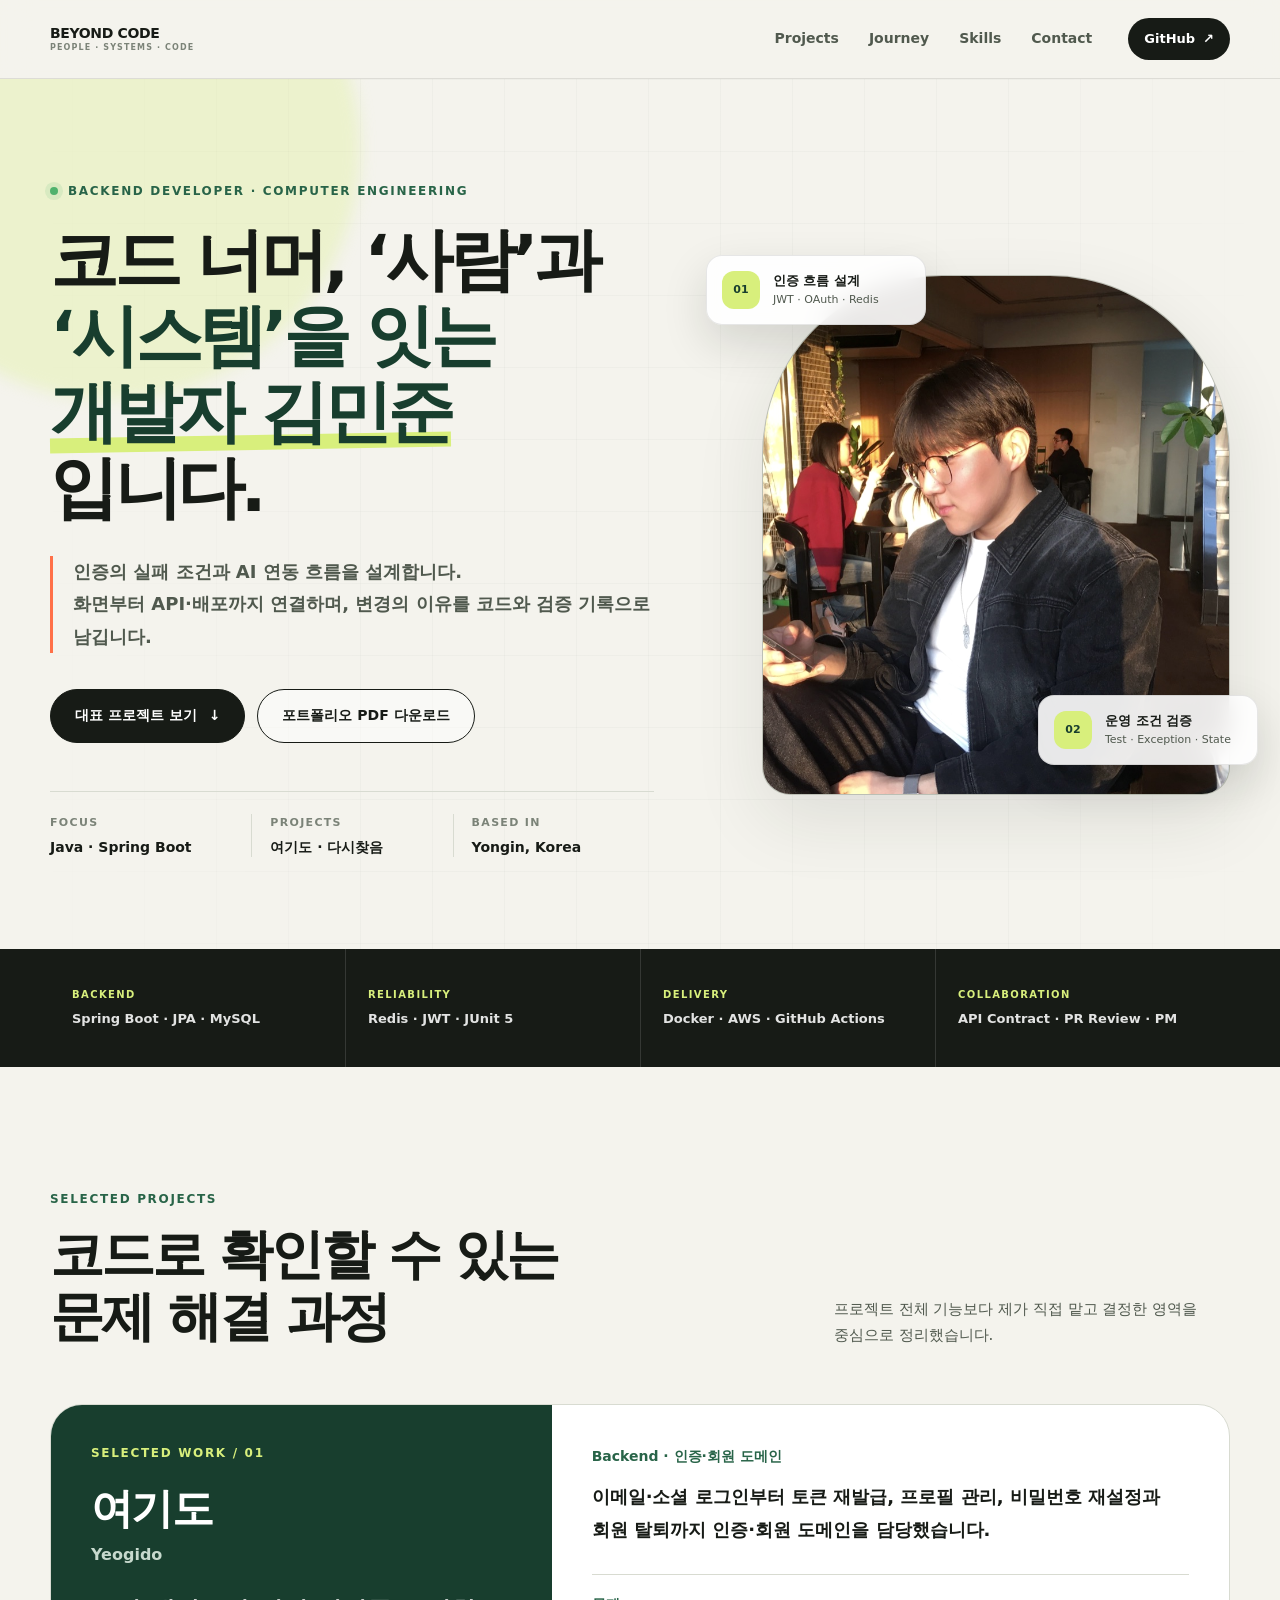
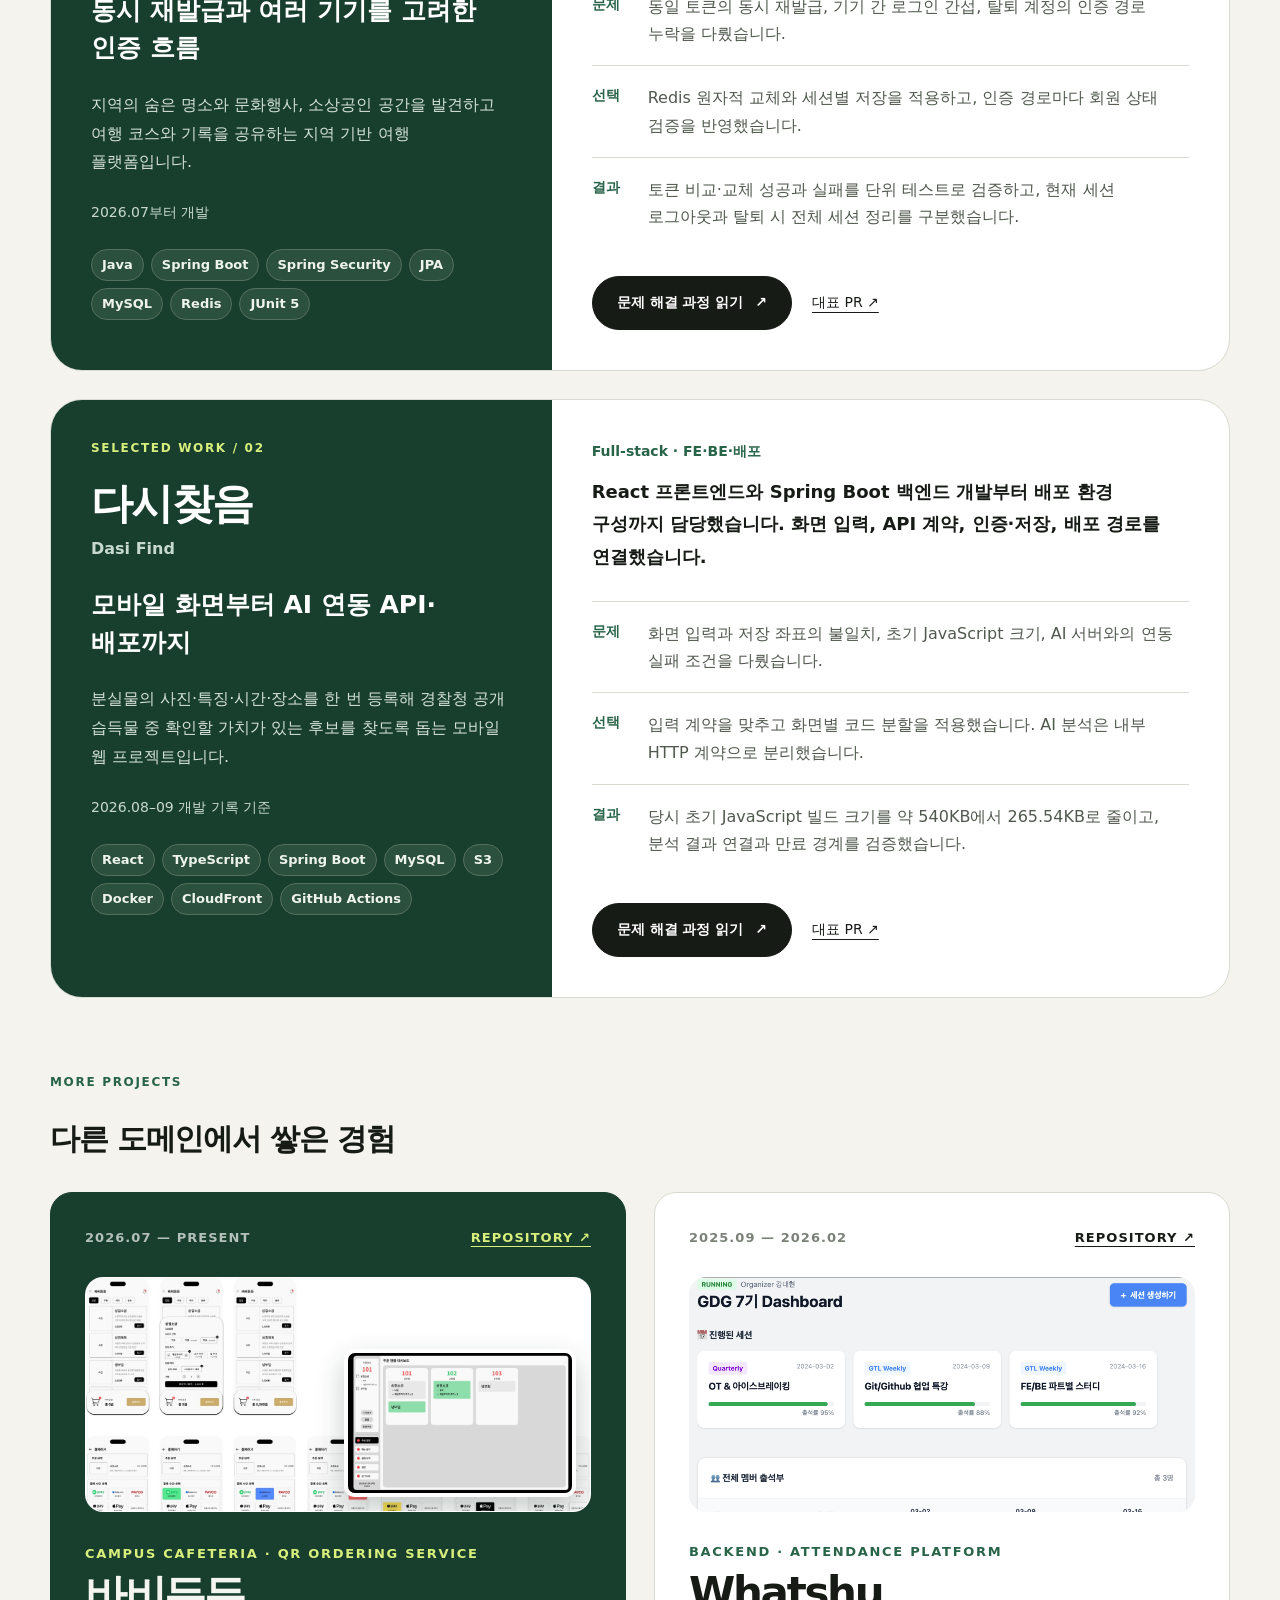
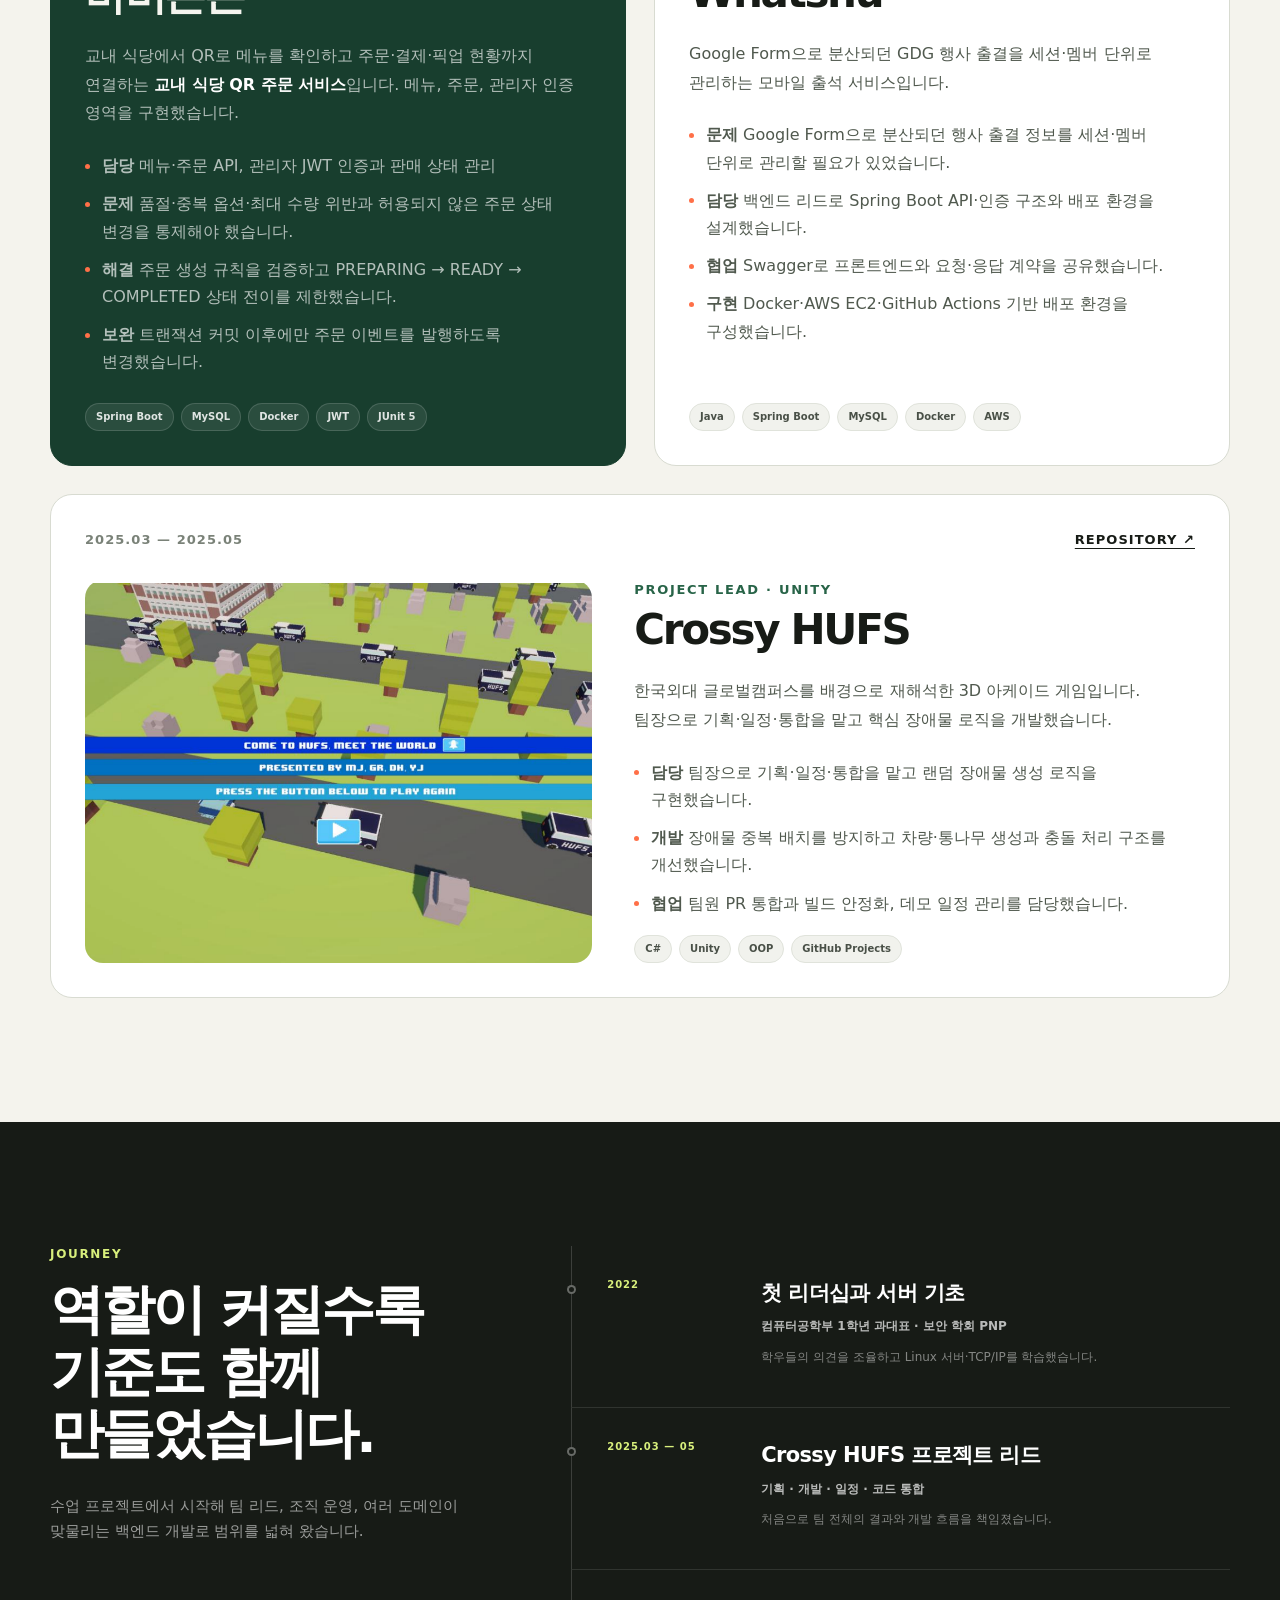
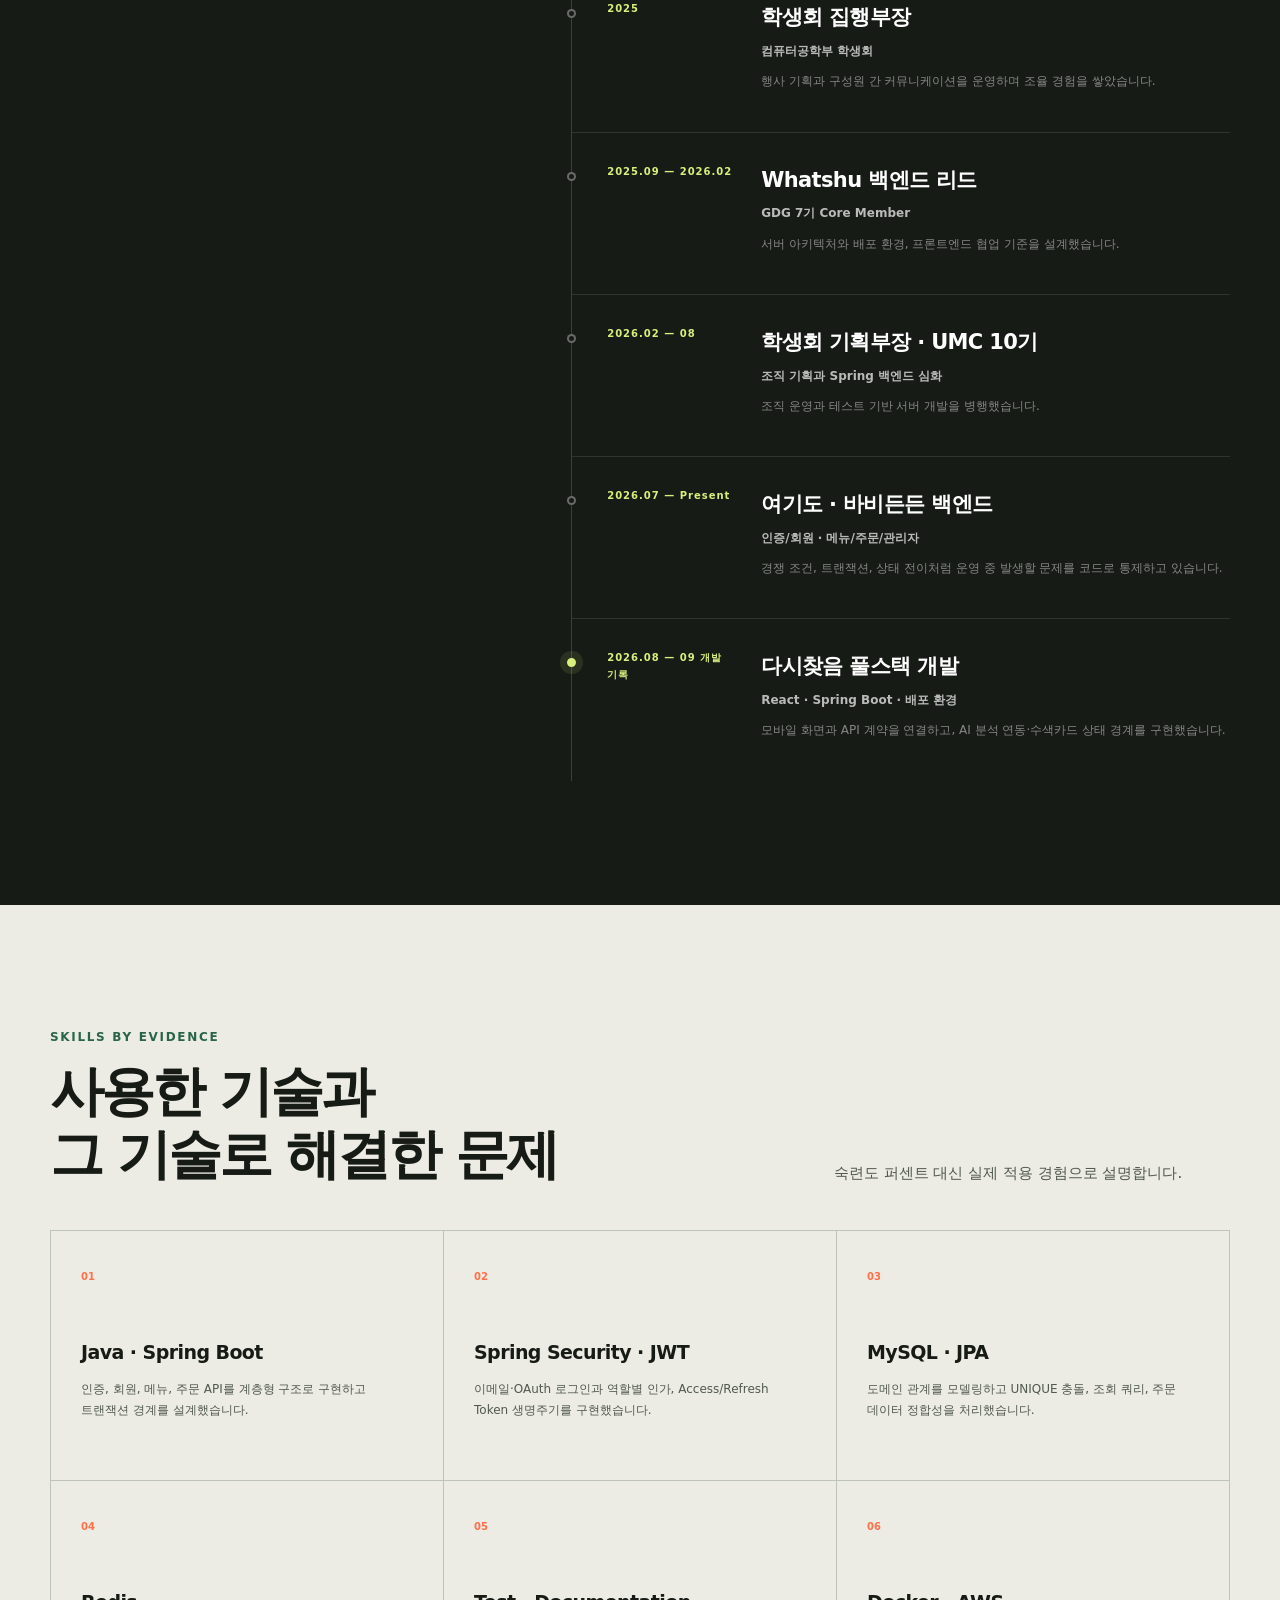
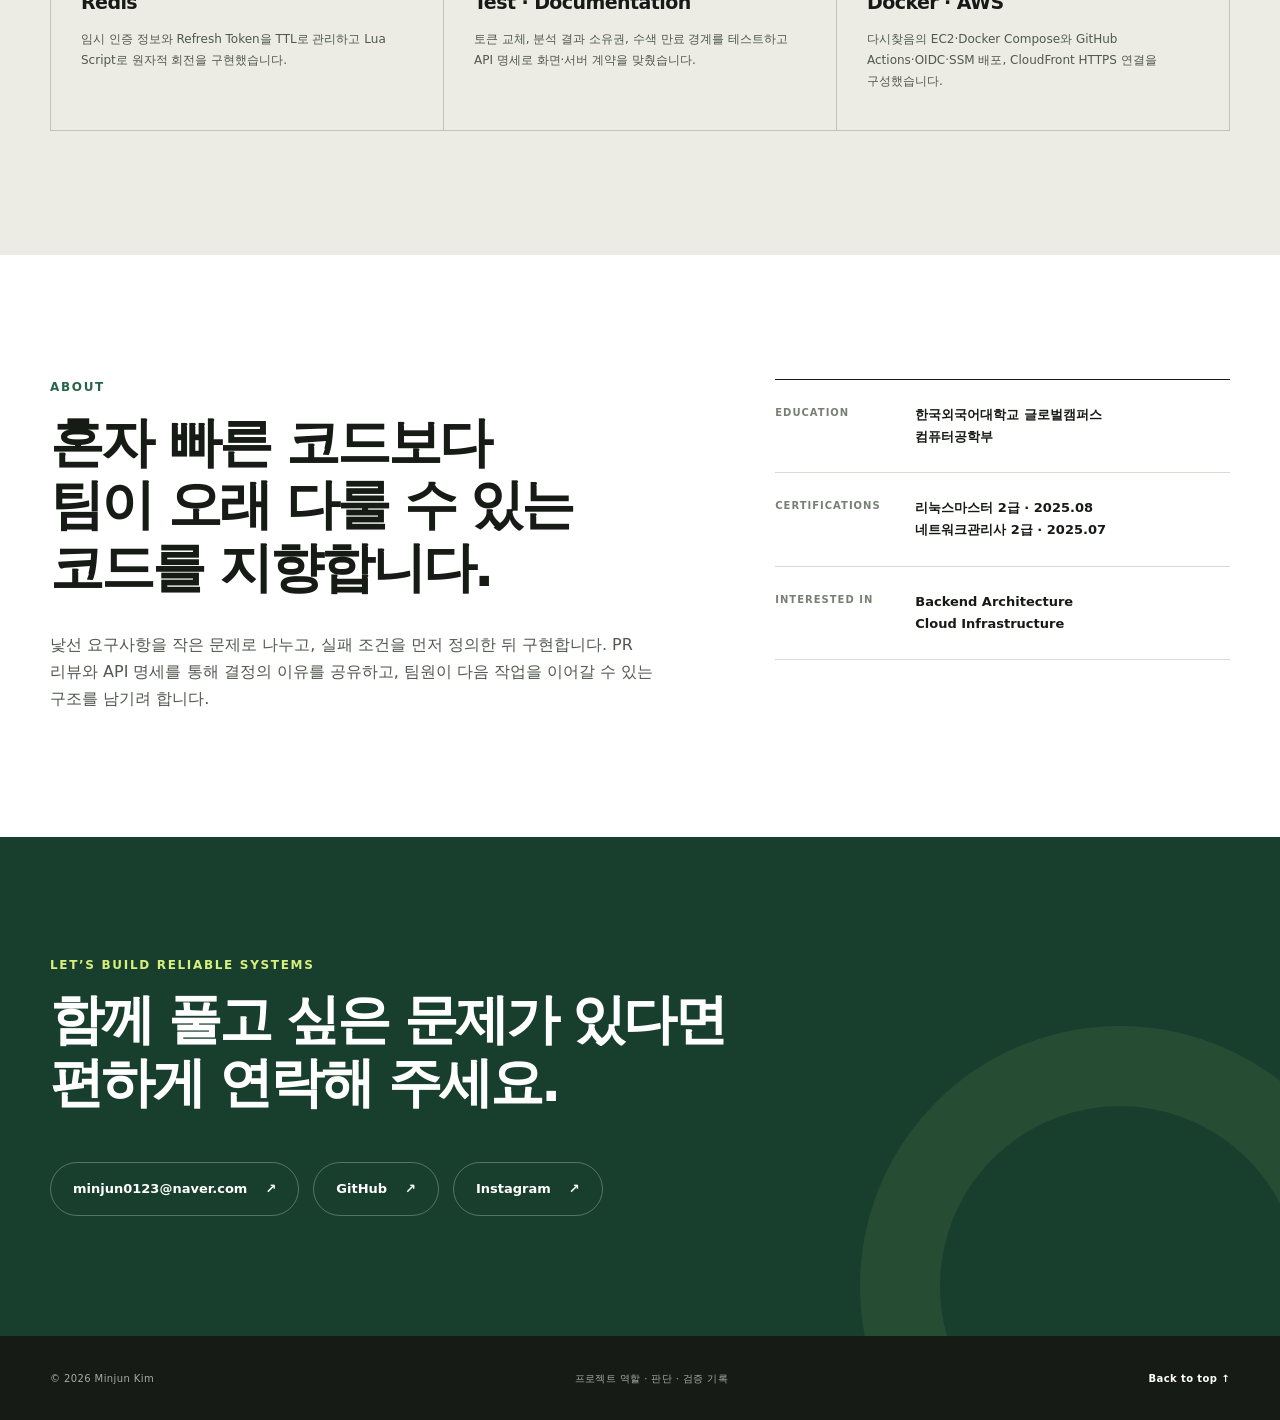
==== commit d0477c9d: "feat: expand project case studies and add portfolio PDF" ====
--- a/index.html
+++ b/index.html
@@ -4,7 +4,7 @@
   <meta charset="utf-8">
   <meta name="viewport" content="width=device-width, initial-scale=1">
   <title>김민준 | Backend Developer</title>
-  <meta name="description" content="인증, 주문, 데이터 흐름을 안정적인 서버 구조로 구현하는 백엔드 개발자 김민준의 포트폴리오입니다.">
+  <meta name="description" content="여기도 인증·회원과 다시찾음 풀스택 개발 사례를 담은 백엔드 개발자 김민준의 포트폴리오입니다.">
   <meta name="theme-color" content="#10130f">
   <meta property="og:type" content="website">
   <meta property="og:locale" content="ko_KR">
@@ -57,12 +57,12 @@
           <p class="eyebrow"><span class="status-dot"></span> Backend Developer · Computer Engineering</p>
           <h1>코드 너머, ‘사람’과<br><span>‘시스템’을 잇는 개발자 김민준</span>입니다.</h1>
           <p class="hero-description">
-            “개발의 본질은 결국 ‘소통’과 ‘문제 해결’에 있으며<br>
-            이것이 팀과 기술을 연결한다고 믿고 있습니다.”
+            인증의 실패 조건과 AI 연동 흐름을 설계합니다.<br>
+            화면부터 API·배포까지 연결하며, 변경의 이유를 코드와 검증 기록으로 남깁니다.
           </p>
           <div class="hero-actions">
             <a class="button button-primary" href="#featured-project">대표 프로젝트 보기 <span aria-hidden="true">↓</span></a>
-            <a class="button button-ghost" href="mailto:minjun0123@naver.com">이메일 보내기</a>
+            <a class="button button-ghost" href="output/pdf/김민준_개발자_포트폴리오.pdf" download>포트폴리오 PDF 다운로드</a>
           </div>
           <dl class="hero-facts" aria-label="핵심 정보">
             <div>
@@ -70,8 +70,8 @@
               <dd>Java · Spring Boot</dd>
             </div>
             <div>
-              <dt>Current</dt>
-              <dd>여기도 Backend</dd>
+              <dt>Projects</dt>
+              <dd>여기도 · 다시찾음</dd>
             </div>
             <div>
               <dt>Based in</dt>
@@ -115,60 +115,52 @@
           <p>프로젝트 전체 기능보다 제가 직접 맡고 결정한 영역을 중심으로 정리했습니다.</p>
         </div>
 
-        <article class="featured-project" id="featured-project">
-          <div class="project-visual yeogido-visual">
-            <img src="images/yeogido-preview.jpg" width="1600" height="1512" alt="여기도 지역 소상공인 홍보 기능 와이어프레임" loading="lazy">
-            <div class="visual-badge"><span>Featured</span> 2026.07 — Present</div>
-          </div>
-          <div class="project-content">
-            <div class="project-title-row">
-              <div>
-                <p class="project-type">Backend · Authentication & User</p>
-                <h3>여기도 <span>Yeogido</span></h3>
-              </div>
-              <a class="round-link" href="https://github.com/yeogido/backend" target="_blank" rel="noopener noreferrer" aria-label="여기도 백엔드 GitHub 저장소 열기">↗</a>
-            </div>
-            <p class="project-summary">
-              흩어진 지역 문화 정보를 지도·코스·여행 기록으로 연결하는 로컬 문화 아카이빙 플랫폼입니다.
-              백엔드에서 <strong>인증과 회원 도메인</strong>을 맡아 13개 API를 완료했습니다.
-            </p>
-
-            <div class="project-metrics" aria-label="여기도 프로젝트 지표">
-              <div><strong>61</strong><span>MVP API 명세</span></div>
-              <div><strong>13</strong><span>직접 담당한 API</span></div>
-              <div><strong>2</strong><span>소셜 로그인 Provider</span></div>
-            </div>
-
-            <div class="contribution-list">
-              <div class="contribution">
-                <span class="contribution-index">01</span>
-                <div>
-                  <h4>인증 생명주기를 하나의 흐름으로 설계</h4>
-                  <p>이메일 회원가입·로그인부터 카카오/네이버 OAuth, 토큰 재발급·로그아웃, 비밀번호 재설정까지 인증 전 과정을 구현했습니다.</p>
-                </div>
-              </div>
-              <div class="contribution">
-                <span class="contribution-index">02</span>
-                <div>
-                  <h4>Refresh Token Rotation을 원자적으로 처리</h4>
-                  <p>Redis Lua Script로 기존 토큰 검증과 새 토큰 교체를 한 번에 수행해, 동시에 들어온 재발급 요청이 모두 성공하는 경쟁 조건을 차단했습니다.</p>
-                </div>
-              </div>
-              <div class="contribution">
-                <span class="contribution-index">03</span>
-                <div>
-                  <h4>정상 경로 밖의 실패까지 API 계약에 반영</h4>
-                  <p>동시 회원가입의 DB UNIQUE 충돌, 소셜 프로필 이미지 업로드 실패, 만료·재사용 토큰을 구분해 처리하고 핵심 인증 로직을 테스트로 검증했습니다.</p>
-                </div>
-              </div>
-            </div>
-
-            <ul class="tag-list" aria-label="여기도 기술 스택">
-              <li>Java 21</li><li>Spring Boot</li><li>Spring Security</li><li>JPA</li><li>MySQL</li><li>Redis</li><li>AWS S3</li><li>JUnit 5</li>
-            </ul>
-          </div>
-        </article>
-
+        <!-- selected-projects:start -->
+<article class="case-preview" id="featured-project">
+      <div class="case-preview-heading">
+        <p class="eyebrow">Selected work / 01</p>
+        <h3>여기도<span>Yeogido</span></h3>
+        <p class="case-headline">동시 재발급과 여러 기기를 고려한 인증 흐름</p>
+        <p class="project-summary">지역의 숨은 명소와 문화행사, 소상공인 공간을 발견하고 여행 코스와 기록을 공유하는 지역 기반 여행 플랫폼입니다.</p>
+        <p class="case-period">2026.07부터 개발</p>
+        <ul class="tag-list" aria-label="기술 스택"><li>Java</li><li>Spring Boot</li><li>Spring Security</li><li>JPA</li><li>MySQL</li><li>Redis</li><li>JUnit 5</li></ul>
+      </div>
+      <div class="case-preview-body">
+        <p class="role-label">Backend · 인증·회원 도메인</p>
+        <p class="ownership">이메일·소셜 로그인부터 토큰 재발급, 프로필 관리, 비밀번호 재설정과 회원 탈퇴까지 인증·회원 도메인을 담당했습니다.</p>
+        <dl class="case-summary">
+          <div><dt>문제</dt><dd>동일 토큰의 동시 재발급, 기기 간 로그인 간섭, 탈퇴 계정의 인증 경로 누락을 다뤘습니다.</dd></div>
+          <div><dt>선택</dt><dd>Redis 원자적 교체와 세션별 저장을 적용하고, 인증 경로마다 회원 상태 검증을 반영했습니다.</dd></div>
+          <div><dt>결과</dt><dd>토큰 비교·교체 성공과 실패를 단위 테스트로 검증하고, 현재 세션 로그아웃과 탈퇴 시 전체 세션 정리를 구분했습니다.</dd></div>
+        </dl>
+        <div class="case-actions"><a class="button button-primary" href="projects/yeogido.html">문제 해결 과정 읽기 <span aria-hidden="true">↗</span></a>
+        <a class="text-link" href="https://github.com/yeogido/backend/pull/216" target="_blank" rel="noopener noreferrer">대표 PR ↗</a></div>
+      </div>
+    </article>
+<article class="case-preview" >
+      <div class="case-preview-heading">
+        <p class="eyebrow">Selected work / 02</p>
+        <h3>다시찾음<span>Dasi Find</span></h3>
+        <p class="case-headline">모바일 화면부터 AI 연동 API·배포까지</p>
+        <p class="project-summary">분실물의 사진·특징·시간·장소를 한 번 등록해 경찰청 공개 습득물 중 확인할 가치가 있는 후보를 찾도록 돕는 모바일 웹 프로젝트입니다.</p>
+        <p class="case-period">2026.08–09 개발 기록 기준</p>
+        <ul class="tag-list" aria-label="기술 스택"><li>React</li><li>TypeScript</li><li>Spring Boot</li><li>MySQL</li><li>S3</li><li>Docker</li><li>CloudFront</li><li>GitHub Actions</li></ul>
+      </div>
+      <div class="case-preview-body">
+        <p class="role-label">Full-stack · FE·BE·배포</p>
+        <p class="ownership">React 프론트엔드와 Spring Boot 백엔드 개발부터 배포 환경 구성까지 담당했습니다. 화면 입력, API 계약, 인증·저장, 배포 경로를 연결했습니다.</p>
+        <dl class="case-summary">
+          <div><dt>문제</dt><dd>화면 입력과 저장 좌표의 불일치, 초기 JavaScript 크기, AI 서버와의 연동 실패 조건을 다뤘습니다.</dd></div>
+          <div><dt>선택</dt><dd>입력 계약을 맞추고 화면별 코드 분할을 적용했습니다. AI 분석은 내부 HTTP 계약으로 분리했습니다.</dd></div>
+          <div><dt>결과</dt><dd>당시 초기 JavaScript 빌드 크기를 약 540KB에서 265.54KB로 줄이고, 분석 결과 연결과 만료 경계를 검증했습니다.</dd></div>
+        </dl>
+        <div class="case-actions"><a class="button button-primary" href="projects/dasi-find.html">문제 해결 과정 읽기 <span aria-hidden="true">↗</span></a>
+        <a class="text-link" href="https://github.com/dasi-find/FE/pull/60" target="_blank" rel="noopener noreferrer">대표 PR ↗</a></div>
+      </div>
+    </article>
+<!-- selected-projects:end -->
+
+        <div class="other-projects-heading"><p class="eyebrow">More Projects</p><h3>다른 도메인에서 쌓은 경험</h3></div>
         <div class="project-grid">
           <article class="project-card babi-card">
             <div class="card-topline">
@@ -183,10 +175,10 @@
             <h3>바비든든</h3>
             <p class="project-summary">교내 식당에서 QR로 메뉴를 확인하고 주문·결제·픽업 현황까지 연결하는 <strong>교내 식당 QR 주문 서비스</strong>입니다. 메뉴, 주문, 관리자 인증 영역을 구현했습니다.</p>
             <ul class="bullet-list">
-              <li>품절·중복 옵션·최대 수량 등 주문 생성 규칙 검증</li>
-              <li>PREPARING → READY → COMPLETED 상태 전이 제한</li>
-              <li>트랜잭션 커밋 이후에만 주문 이벤트를 발행하도록 보완</li>
-              <li>관리자 JWT 인증과 메뉴 등록·수정·판매 상태 관리 구현</li>
+              <li><strong>담당</strong> 메뉴·주문 API, 관리자 JWT 인증과 판매 상태 관리</li>
+              <li><strong>문제</strong> 품절·중복 옵션·최대 수량 위반과 허용되지 않은 주문 상태 변경을 통제해야 했습니다.</li>
+              <li><strong>해결</strong> 주문 생성 규칙을 검증하고 PREPARING → READY → COMPLETED 상태 전이를 제한했습니다.</li>
+              <li><strong>보완</strong> 트랜잭션 커밋 이후에만 주문 이벤트를 발행하도록 변경했습니다.</li>
             </ul>
             <ul class="tag-list"><li>Spring Boot</li><li>MySQL</li><li>Docker</li><li>JWT</li><li>JUnit 5</li></ul>
           </article>
@@ -200,9 +192,10 @@
             <h3>Whatshu</h3>
             <p class="project-summary">Google Form으로 분산되던 GDG 행사 출결을 세션·멤버 단위로 관리하는 모바일 출석 서비스입니다.</p>
             <ul class="bullet-list">
-              <li>Spring Boot 기반 API와 인증 구조 설계</li>
-              <li>Swagger로 프론트엔드와 요청·응답 계약 공유</li>
-              <li>Docker·AWS EC2·GitHub Actions 배포 환경 구성</li>
+              <li><strong>문제</strong> Google Form으로 분산되던 행사 출결 정보를 세션·멤버 단위로 관리할 필요가 있었습니다.</li>
+              <li><strong>담당</strong> 백엔드 리드로 Spring Boot API·인증 구조와 배포 환경을 설계했습니다.</li>
+              <li><strong>협업</strong> Swagger로 프론트엔드와 요청·응답 계약을 공유했습니다.</li>
+              <li><strong>구현</strong> Docker·AWS EC2·GitHub Actions 기반 배포 환경을 구성했습니다.</li>
             </ul>
             <ul class="tag-list"><li>Java</li><li>Spring Boot</li><li>MySQL</li><li>Docker</li><li>AWS</li></ul>
           </article>
@@ -219,9 +212,9 @@
             <h3>Crossy HUFS</h3>
             <p class="project-summary">한국외대 글로벌캠퍼스를 배경으로 재해석한 3D 아케이드 게임입니다. 팀장으로 기획·일정·통합을 맡고 핵심 장애물 로직을 개발했습니다.</p>
             <ul class="bullet-list">
-              <li>랜덤 장애물 생성과 중복 배치 방지 로직 구현</li>
-              <li>차량·통나무 생성 및 충돌 처리 구조 개선</li>
-              <li>팀원 PR 통합과 빌드 안정화, 데모 일정 관리</li>
+              <li><strong>담당</strong> 팀장으로 기획·일정·통합을 맡고 랜덤 장애물 생성 로직을 구현했습니다.</li>
+              <li><strong>개발</strong> 장애물 중복 배치를 방지하고 차량·통나무 생성과 충돌 처리 구조를 개선했습니다.</li>
+              <li><strong>협업</strong> 팀원 PR 통합과 빌드 안정화, 데모 일정 관리를 담당했습니다.</li>
             </ul>
             <ul class="tag-list"><li>C#</li><li>Unity</li><li>OOP</li><li>GitHub Projects</li></ul>
           </article>
@@ -257,9 +250,13 @@
             <time datetime="2026-02">2026.02 — 08</time>
             <div><h3>학생회 기획부장 · UMC 10기</h3><p>조직 기획과 Spring 백엔드 심화</p><span>조직 운영과 테스트 기반 서버 개발을 병행했습니다.</span></div>
           </li>
-          <li class="timeline-current">
+          <li>
             <time datetime="2026-07">2026.07 — Present</time>
             <div><h3>여기도 · 바비든든 백엔드</h3><p>인증/회원 · 메뉴/주문/관리자</p><span>경쟁 조건, 트랜잭션, 상태 전이처럼 운영 중 발생할 문제를 코드로 통제하고 있습니다.</span></div>
+          </li>
+          <li class="timeline-current">
+            <time datetime="2026-08">2026.08 — 09 개발 기록</time>
+            <div><h3>다시찾음 풀스택 개발</h3><p>React · Spring Boot · 배포 환경</p><span>모바일 화면과 API 계약을 연결하고, AI 분석 연동·수색카드 상태 경계를 구현했습니다.</span></div>
           </li>
         </ol>
       </div>
@@ -295,12 +292,12 @@
           <article>
             <span class="skill-number">05</span>
             <h3>Test · Documentation</h3>
-            <p>JUnit 5로 핵심 규칙을 검증하고 Swagger·API 명세로 팀 간 계약을 맞췄습니다.</p>
+            <p>토큰 교체, 분석 결과 소유권, 수색 만료 경계를 테스트하고 API 명세로 화면·서버 계약을 맞췄습니다.</p>
           </article>
           <article>
             <span class="skill-number">06</span>
             <h3>Docker · AWS</h3>
-            <p>동일한 실행 환경을 구성하고 EC2 배포와 GitHub Actions 자동화 경험을 쌓았습니다.</p>
+            <p>다시찾음의 EC2·Docker Compose와 GitHub Actions·OIDC·SSM 배포, CloudFront HTTPS 연결을 구성했습니다.</p>
           </article>
         </div>
       </div>
@@ -337,7 +334,7 @@
   <footer class="site-footer">
     <div class="container footer-inner">
       <span>© 2026 Minjun Kim</span>
-      <span>Designed around evidence, not percentages.</span>
+      <span>프로젝트 역할 · 판단 · 검증 기록</span>
       <a href="#home">Back to top ↑</a>
     </div>
   </footer>
--- a/css/portfolio.css
+++ b/css/portfolio.css
@@ -1454,6 +1454,107 @@
   }
 }
 
+/* Project summaries and generated case-study pages. */
+.case-preview {
+  display: grid;
+  grid-template-columns: minmax(0, .85fr) minmax(0, 1.15fr);
+  margin-bottom: 28px;
+  overflow: hidden;
+  background: var(--surface);
+  border: 1px solid var(--line);
+  border-radius: var(--radius-lg);
+}
+.case-preview-heading { padding: 40px; background: var(--green-deep); color: white; }
+.case-preview-heading .eyebrow { color: var(--lime); }
+.case-preview h3 { margin: 22px 0; font-size: 42px; letter-spacing: -.04em; line-height: 1.2; }
+.case-preview h3 span { display: block; margin-top: 10px; color: #c7d9cd; font-size: 16px; letter-spacing: 0; }
+.case-headline { margin: 28px 0 0; font-size: 25px; font-weight: 750; line-height: 1.5; }
+.case-preview-heading .project-summary { color: #d4e1d8; font-size: 16px; }
+.case-period { margin: 24px 0 0; font-size: 14px; }
+.case-preview-heading .case-period { color: #c7d9cd; }
+.case-preview-heading .tag-list li { color: #eef4eb; background: #2b503d; border-color: #53705c; }
+.case-preview .tag-list li, .detail-page .tag-list li { font-size: 13px; }
+.case-preview-body { padding: 40px; }
+.role-label { margin: 0 0 12px; color: var(--green); font-size: 14px; font-weight: 800; }
+.ownership { margin: 0; font-size: 18px; font-weight: 650; line-height: 1.8; }
+.case-summary { margin: 28px 0; }
+.case-summary > div { display: grid; grid-template-columns: 44px minmax(0, 1fr); gap: 12px; padding: 18px 0; border-top: 1px solid var(--line); }
+.case-summary dt { color: var(--green); font-weight: 800; font-size: 14px; }
+.case-summary dd { margin: 0; color: var(--ink-soft); font-size: 16px; }
+.case-actions { display: flex; align-items: center; flex-wrap: wrap; gap: 20px; }
+.case-actions .button { font-size: 14px; }
+.text-link { font-size: 14px; text-decoration: underline; text-underline-offset: 5px; }
+.other-projects-heading { margin-top: 76px; }
+.other-projects-heading h3 { margin: 12px 0 0; font-size: 30px; letter-spacing: -.04em; }
+.projects-section .project-card .project-type, .projects-section .card-topline { font-size: 13px; }
+.projects-section .project-card .project-summary, .projects-section .bullet-list { font-size: 16px; }
+.detail-hero { padding-block: 70px 56px; border-bottom: 1px solid var(--line); }
+.detail-hero h1 { font-size: clamp(44px, 6vw, 76px); margin: 18px 0; letter-spacing: -.055em; line-height: 1.2; }
+.detail-subtitle { margin: 0; font-size: clamp(21px, 3vw, 30px); font-weight: 650; }
+.detail-hero .case-period { color: var(--ink-soft); }
+.detail-layout { display: grid; grid-template-columns: 200px minmax(0, 1fr); gap: 64px; padding-block: 54px 90px; }
+.case-toc { position: sticky; top: 120px; align-self: start; display: grid; gap: 10px; font-size: 14px; }
+.case-toc a { padding: 8px 0; color: var(--ink-soft); }
+.case-toc a:hover { color: var(--green); text-decoration: underline; text-underline-offset: 5px; }
+.detail-content { min-width: 0; }
+.detail-content > section { padding-bottom: 60px; margin-bottom: 44px; border-bottom: 1px solid var(--line); scroll-margin-top: 24px; }
+.detail-content h2 { margin: 12px 0 26px; font-size: 32px; line-height: 1.4; letter-spacing: -.04em; }
+.detail-content .lead { font-size: 19px; line-height: 1.9; }
+.scope-grid { display: grid; gap: 0; margin-top: 30px; }
+.scope-grid article { display: grid; grid-template-columns: 145px minmax(0, 1fr); gap: 20px; padding: 22px 0; border-top: 1px solid var(--line); }
+.scope-grid h3 { margin: 0; font-size: 17px; }
+.scope-grid p { margin: 0; color: var(--ink-soft); }
+.scope-note { margin-top: 26px; padding-left: 18px; border-left: 3px solid var(--line); color: var(--ink-soft); font-size: 14px; line-height: 1.85; }
+.flow-figure { margin: 32px 0 0; padding: 28px; background: var(--green-deep); color: #fff; border-radius: 20px; }
+.flow-figure figcaption { color: var(--lime); font-weight: 700; }
+.flow-figure ol { display: grid; gap: 14px; margin: 22px 0; padding-left: 24px; }
+.flow-figure li { padding-left: 8px; }
+.flow-figure > p { font-size: 13px; color: #c7d9cd; margin-bottom: 0; }
+.case-study { padding: 32px; margin-top: 28px; border: 1px solid var(--line); border-radius: 22px; background: var(--surface); }
+.case-study h3 { margin: 12px 0 28px; font-size: 24px; line-height: 1.5; letter-spacing: -.03em; }
+.case-breakdown { margin: 0; }
+.case-breakdown > div { display: grid; grid-template-columns: 42px minmax(0, 1fr); gap: 16px; margin-top: 22px; }
+.case-breakdown dt { font-size: 14px; font-weight: 800; color: var(--green); }
+.case-breakdown dd { margin: 0; line-height: 1.9; color: var(--ink-soft); overflow-wrap: anywhere; }
+.case-breakdown .verified { padding-top: 22px; border-top: 1px solid var(--line); }
+.evidence-links { display: flex; flex-wrap: wrap; gap: 12px 22px; margin-top: 26px; }
+.evidence-links a { font-size: 14px; color: var(--green-deep); text-decoration: underline; text-underline-offset: 5px; overflow-wrap: anywhere; }
+.evidence-links a:hover { color: var(--green); }
+.result-list { padding-left: 22px; }
+.result-list li { padding-left: 8px; margin-bottom: 16px; font-size: 18px; }
+.source-date { margin-top: 30px; color: var(--ink-soft); font-size: 13px; }
+.service-figure { margin: 28px 0 0; }
+.service-figure img { width: 100%; max-height: 440px; object-fit: contain; background: white; border: 1px solid var(--line); border-radius: 16px; }
+.service-figure figcaption { margin-top: 12px; color: var(--ink-soft); font-size: 14px; }
+@media (max-width: 900px) {
+  .case-preview { grid-template-columns: 1fr; }
+  .detail-layout { grid-template-columns: 1fr; gap: 36px; }
+  .case-toc { position: static; display: flex; flex-wrap: wrap; gap: 8px 24px; border-bottom: 1px solid var(--line); padding-bottom: 20px; }
+}
+@media (max-width: 620px) {
+  .case-preview-heading, .case-preview-body { padding: 28px 22px; }
+  .case-preview h3 { font-size: 36px; }
+  .case-headline { font-size: 22px; }
+  .case-actions { align-items: stretch; }
+  .case-study { padding: 24px 18px; }
+  .case-breakdown > div { grid-template-columns: 1fr; gap: 6px; }
+  .scope-grid article { grid-template-columns: 1fr; gap: 10px; }
+  .detail-content h2 { font-size: 28px; }
+  .flow-figure { padding: 22px 18px; }
+  .detail-hero { padding-block: 48px 36px; }
+}
+@media print {
+  .detail-page .site-header, .detail-page .case-toc, .detail-page .skip-link { display: none; }
+  .detail-page { color: #111; background: #fff; }
+  .detail-page .container { width: 100%; }
+  .detail-layout { display: block; padding: 0; }
+  .detail-hero { padding: 0 0 24px; }
+  .detail-content > section { margin: 20px 0; padding-bottom: 20px; }
+  .case-study, .flow-figure { break-inside: avoid; }
+  .flow-figure { color: #111; background: #f3f3f3; }
+  .flow-figure figcaption, .flow-figure > p { color: #333; }
+}
+
 @media (prefers-reduced-motion: reduce) {
   html {
     scroll-behavior: auto;
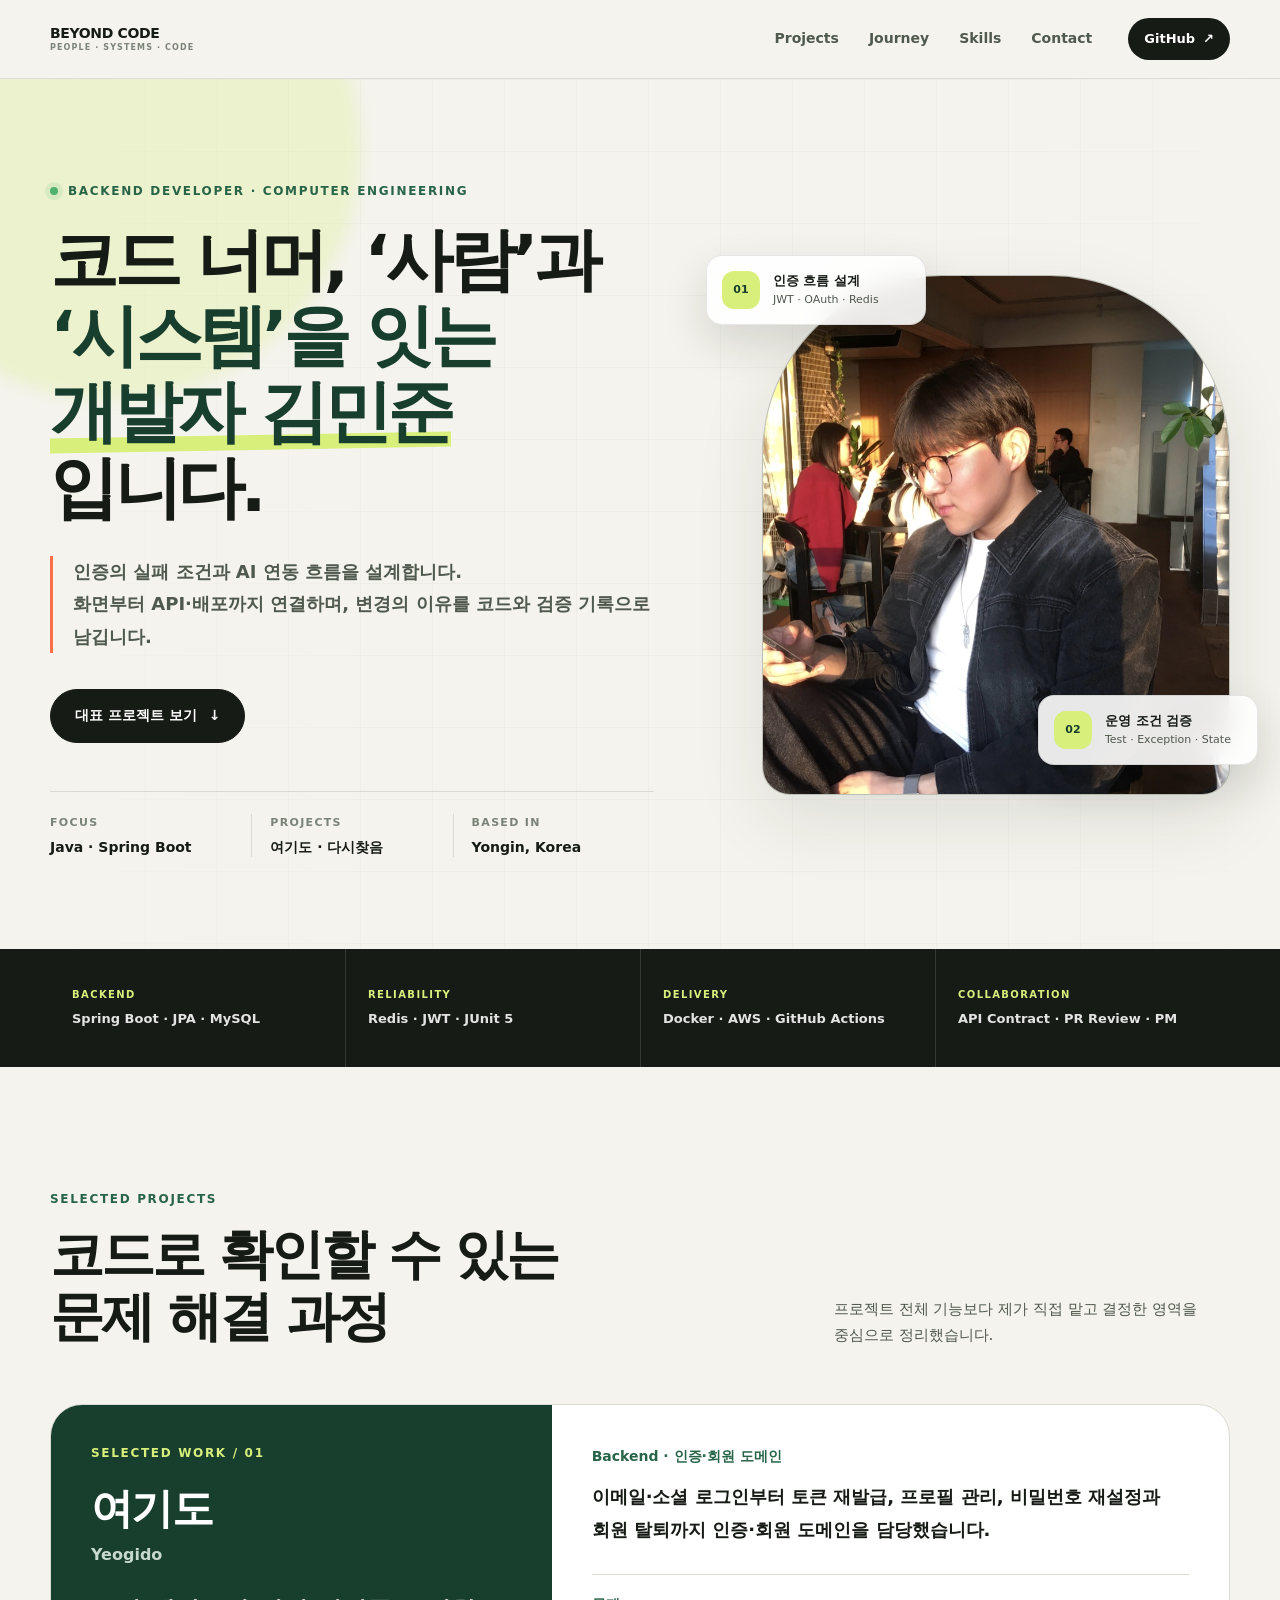
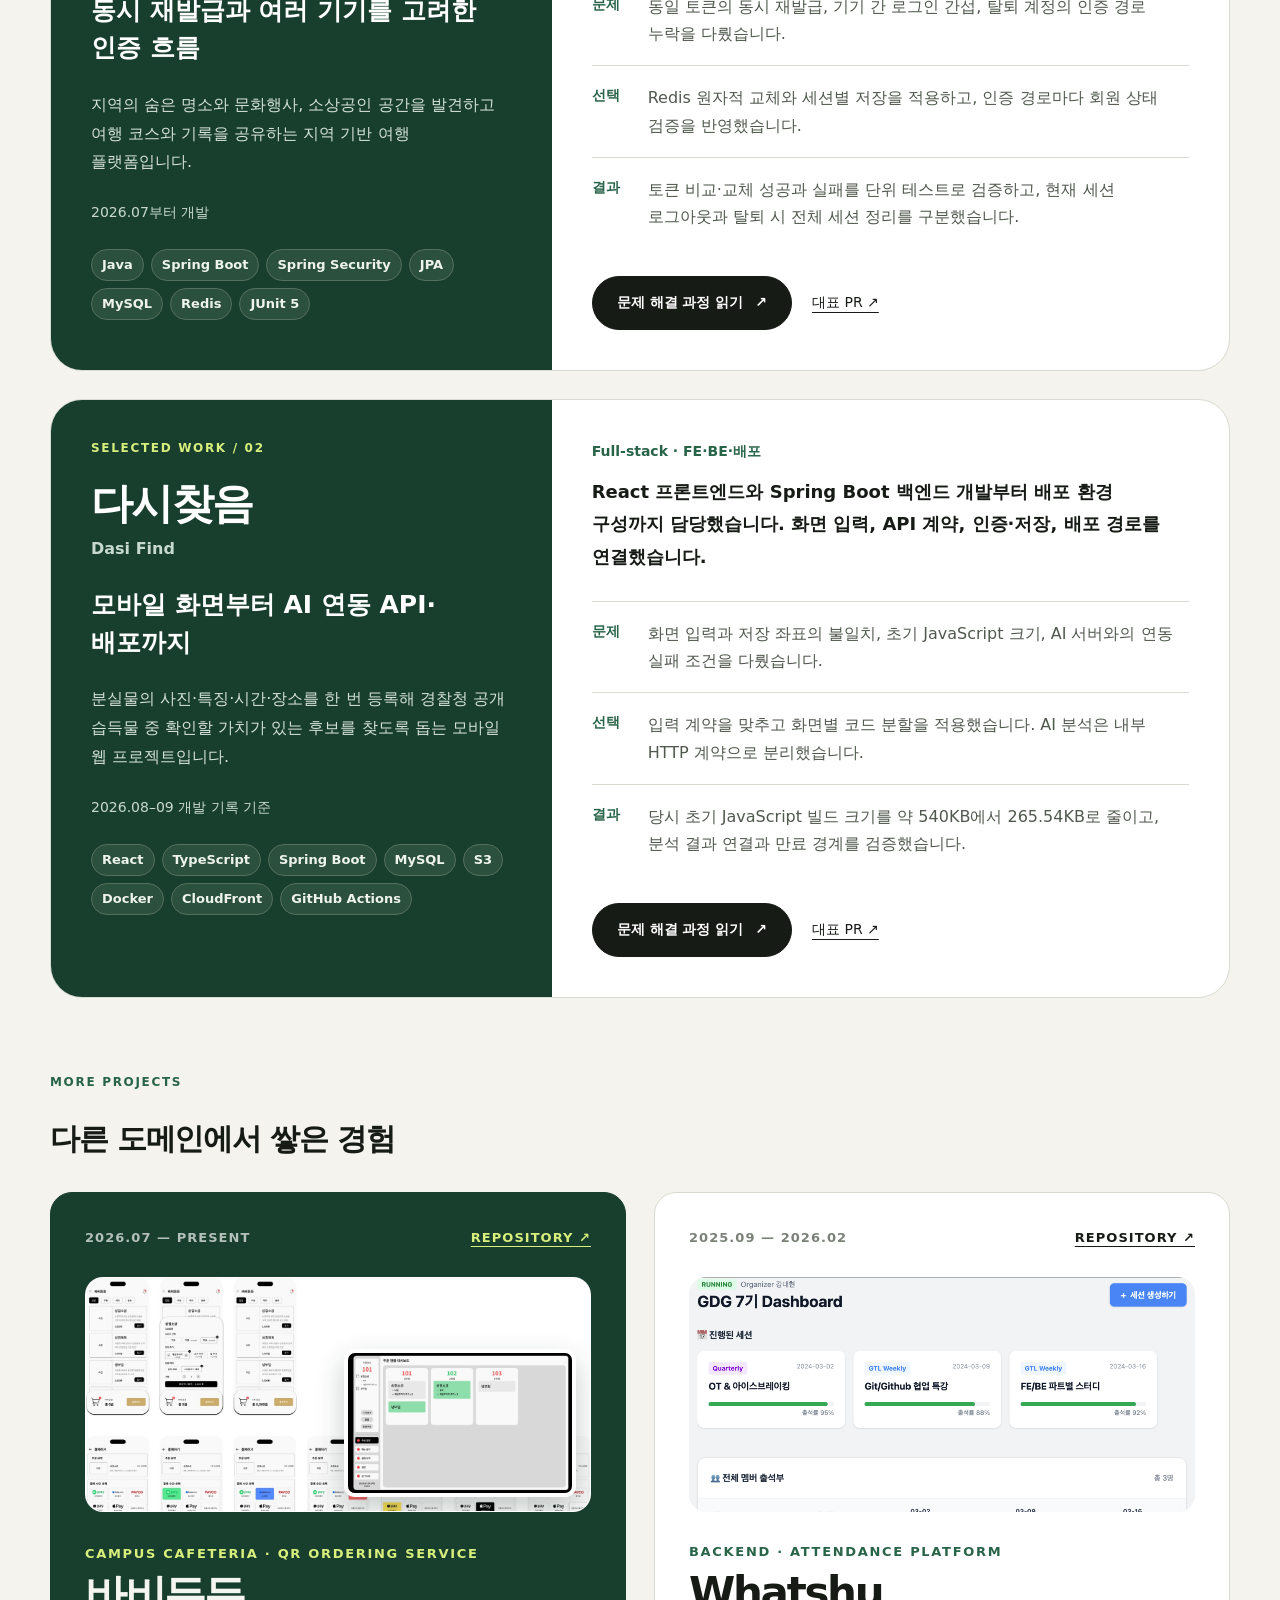
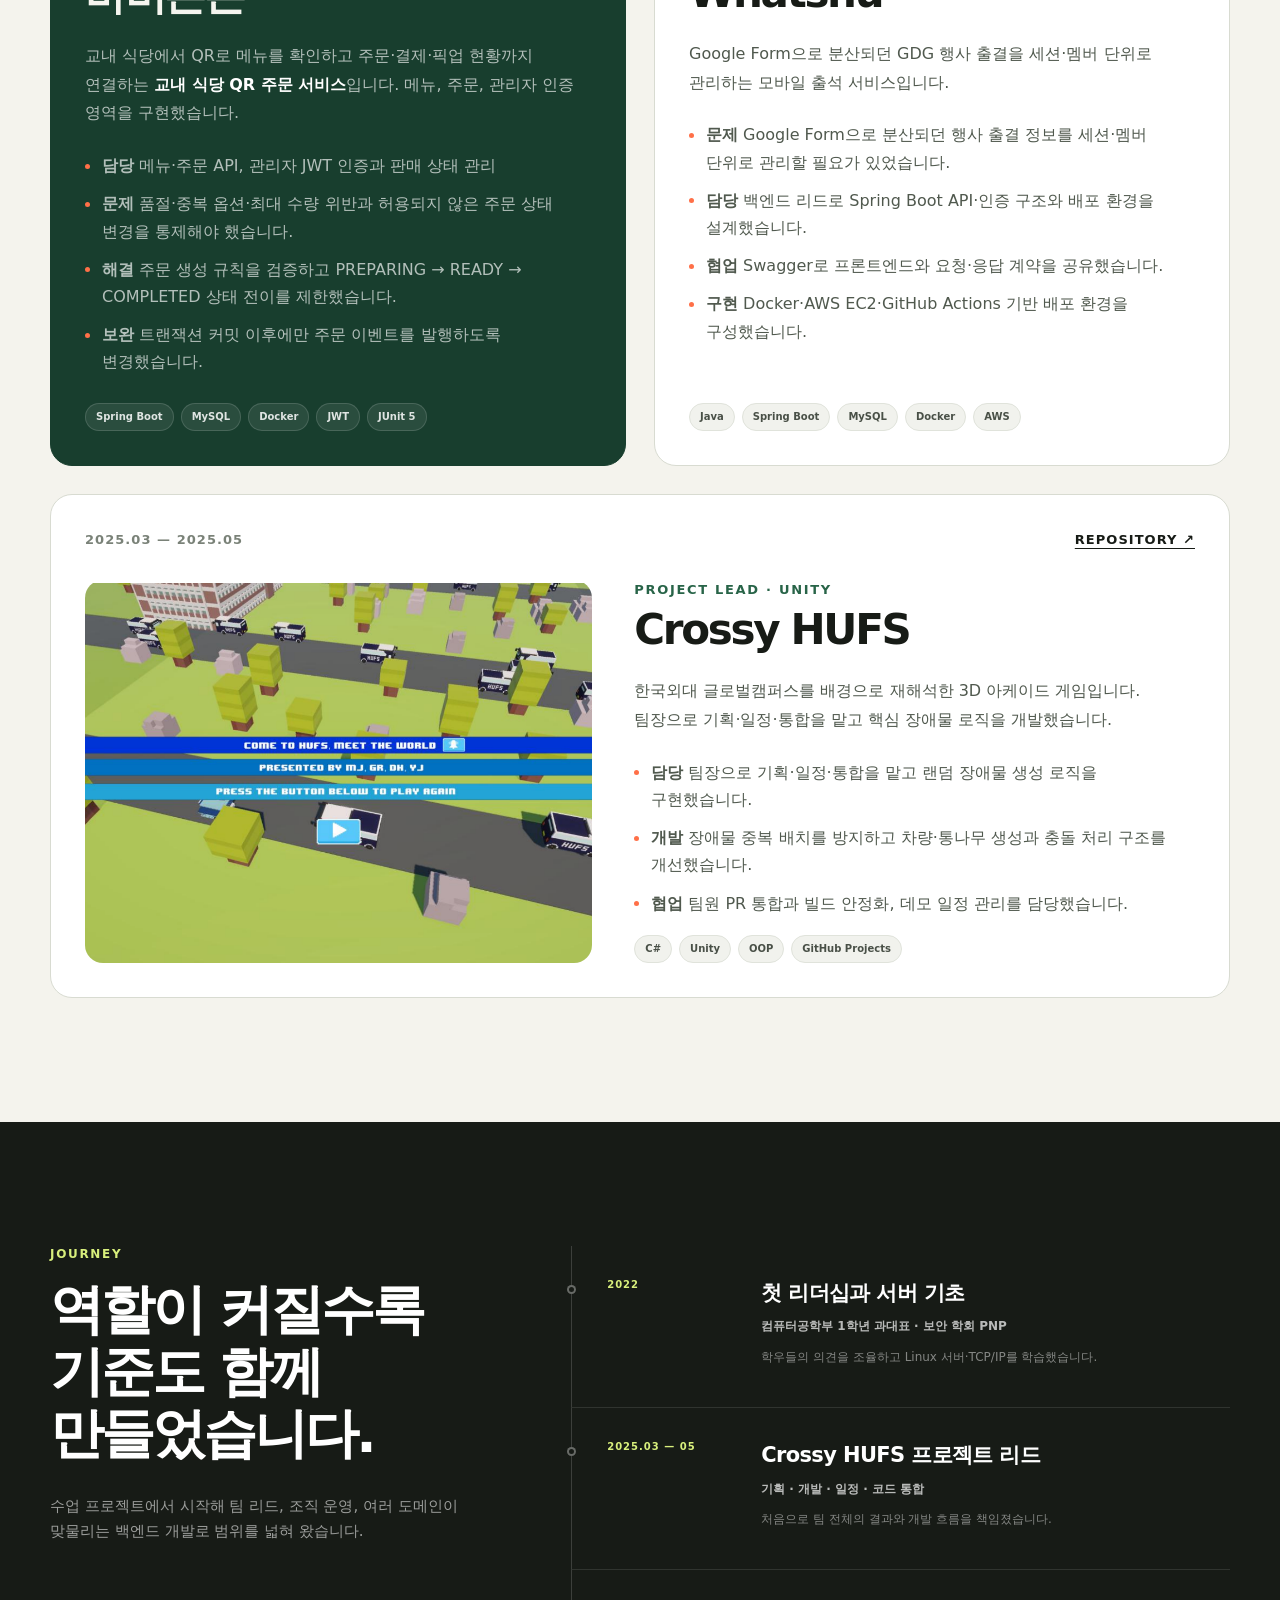
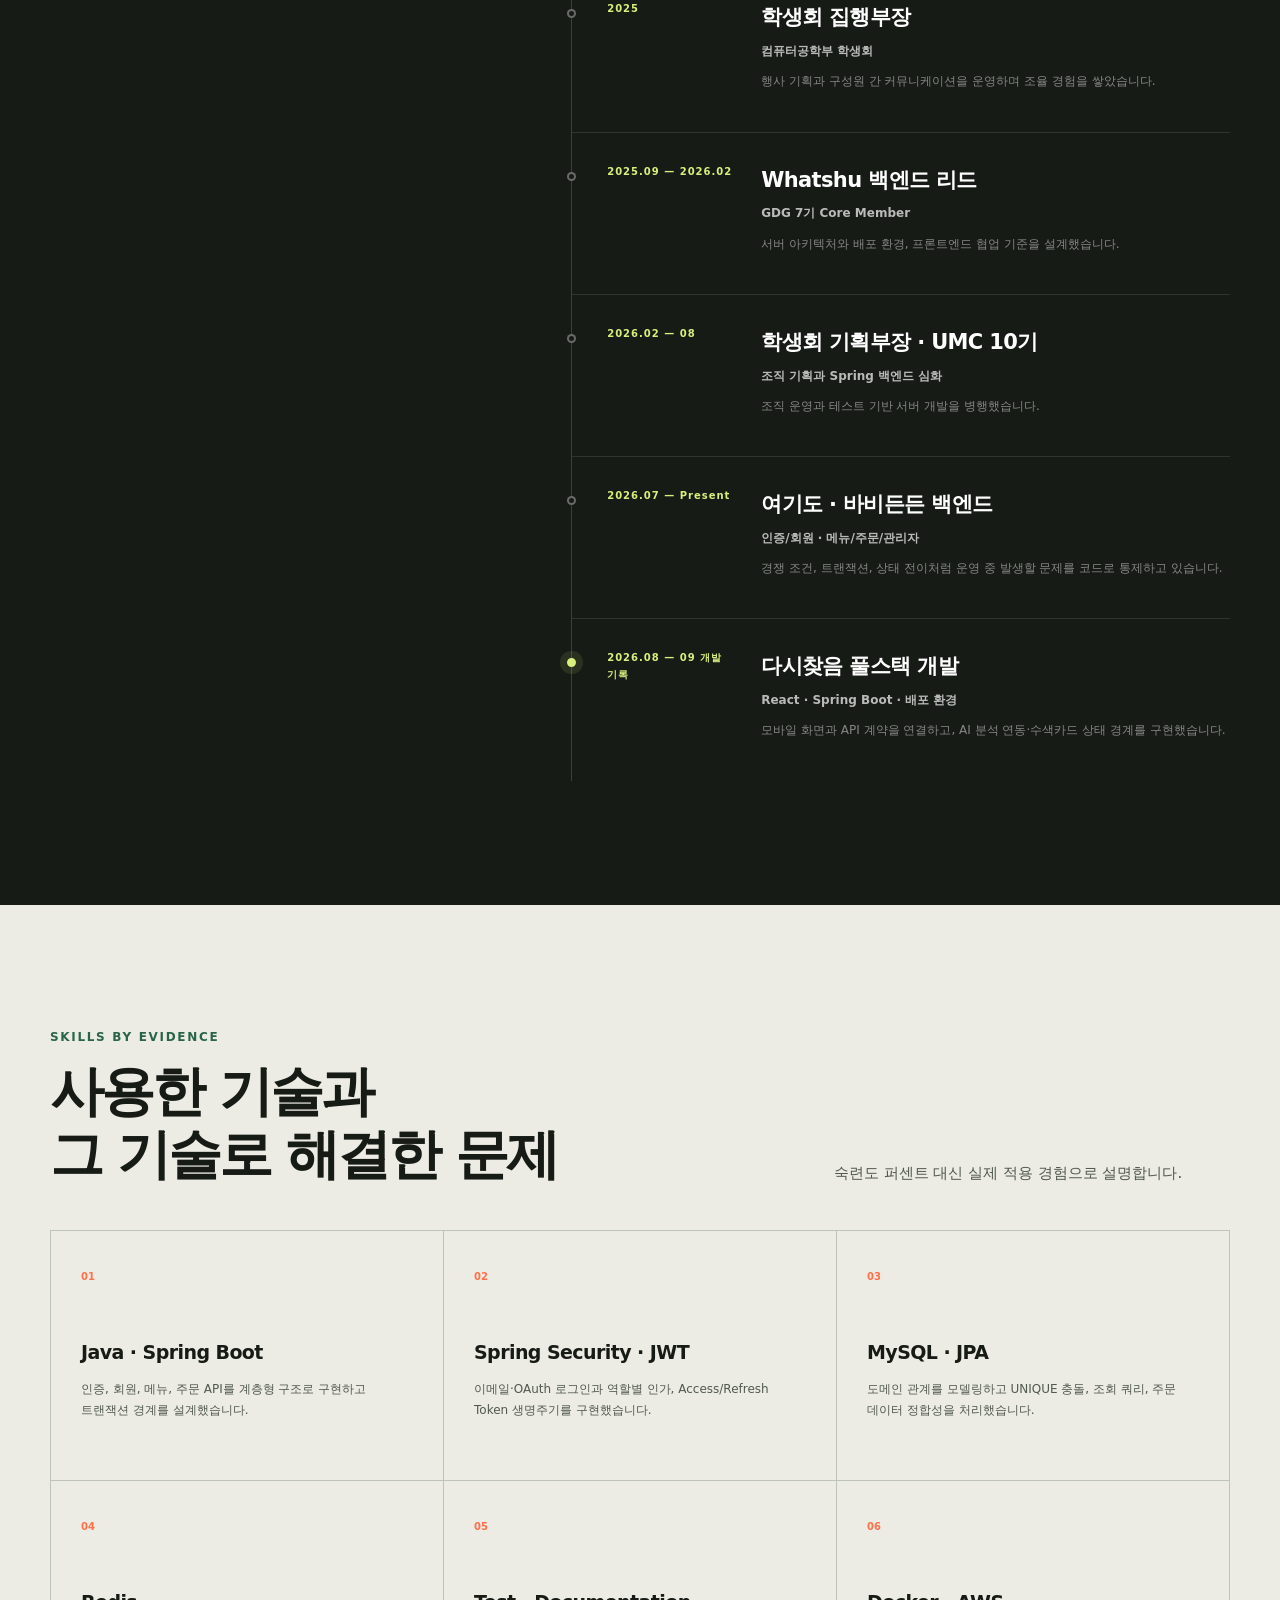
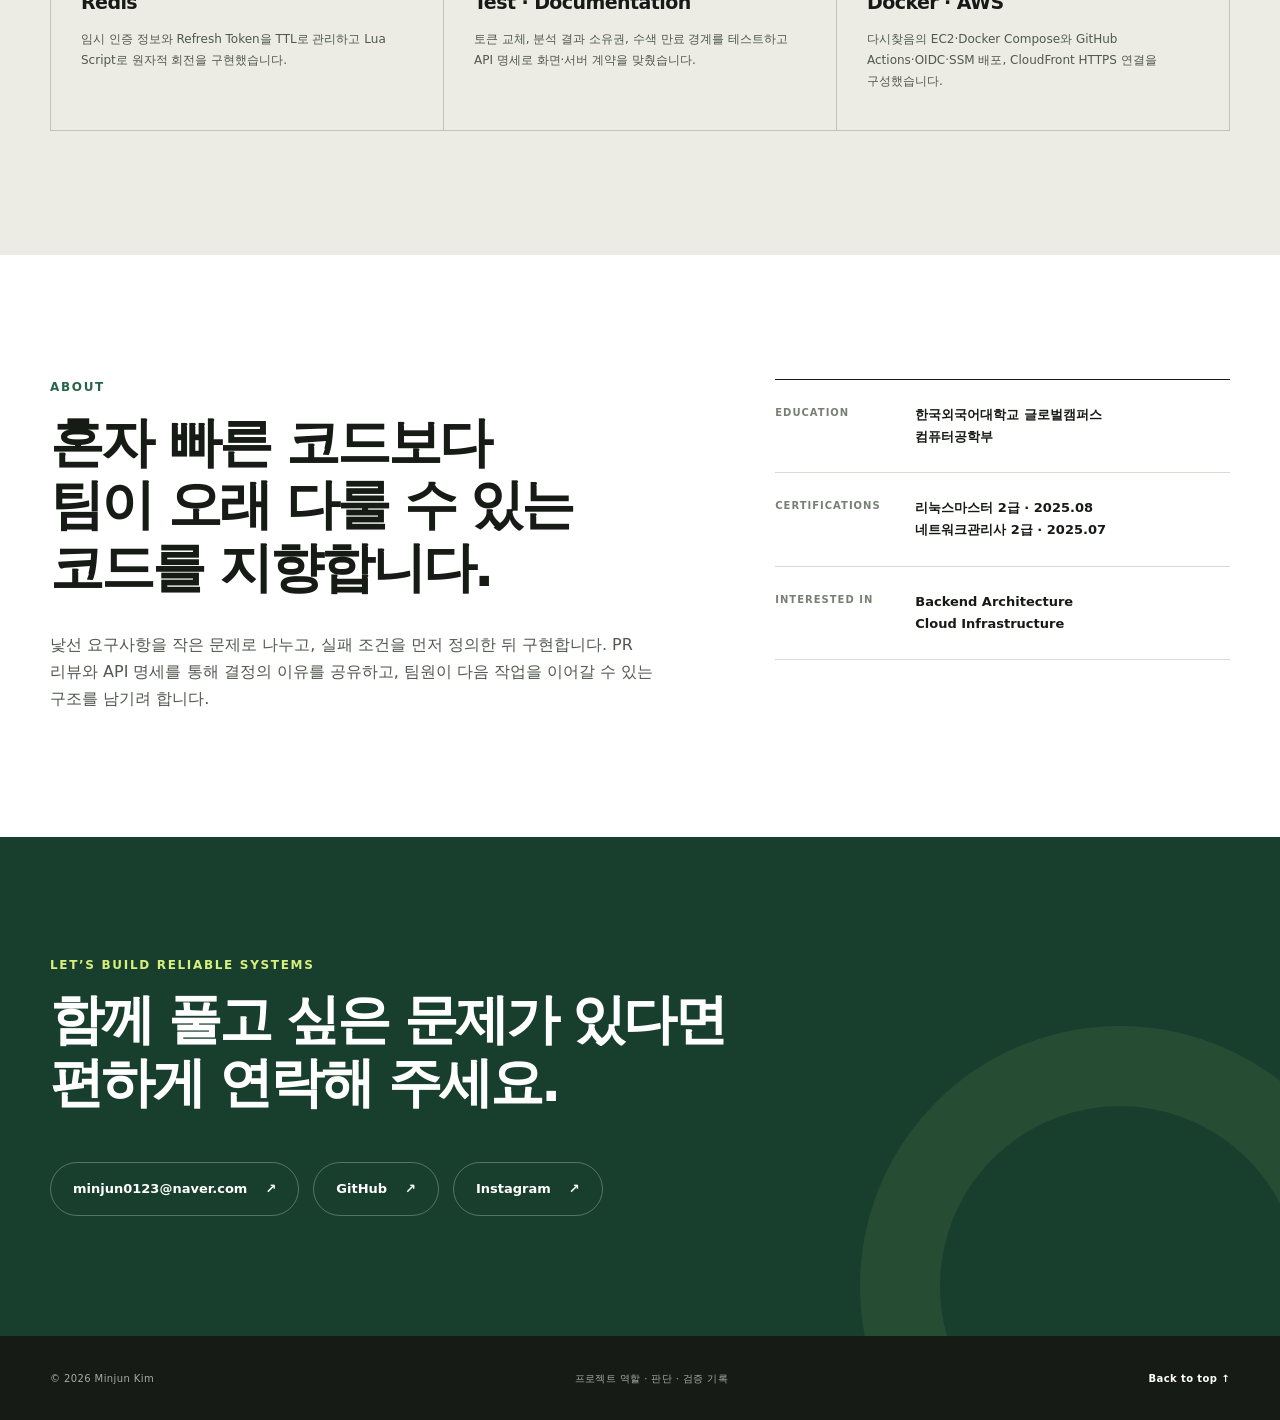
==== commit 548e7efa: "fix: remove portfolio download and email CTA" ====
--- a/index.html
+++ b/index.html
@@ -62,7 +62,6 @@
           </p>
           <div class="hero-actions">
             <a class="button button-primary" href="#featured-project">대표 프로젝트 보기 <span aria-hidden="true">↓</span></a>
-            <a class="button button-ghost" href="output/pdf/김민준_개발자_포트폴리오.pdf" download>포트폴리오 PDF 다운로드</a>
           </div>
           <dl class="hero-facts" aria-label="핵심 정보">
             <div>
